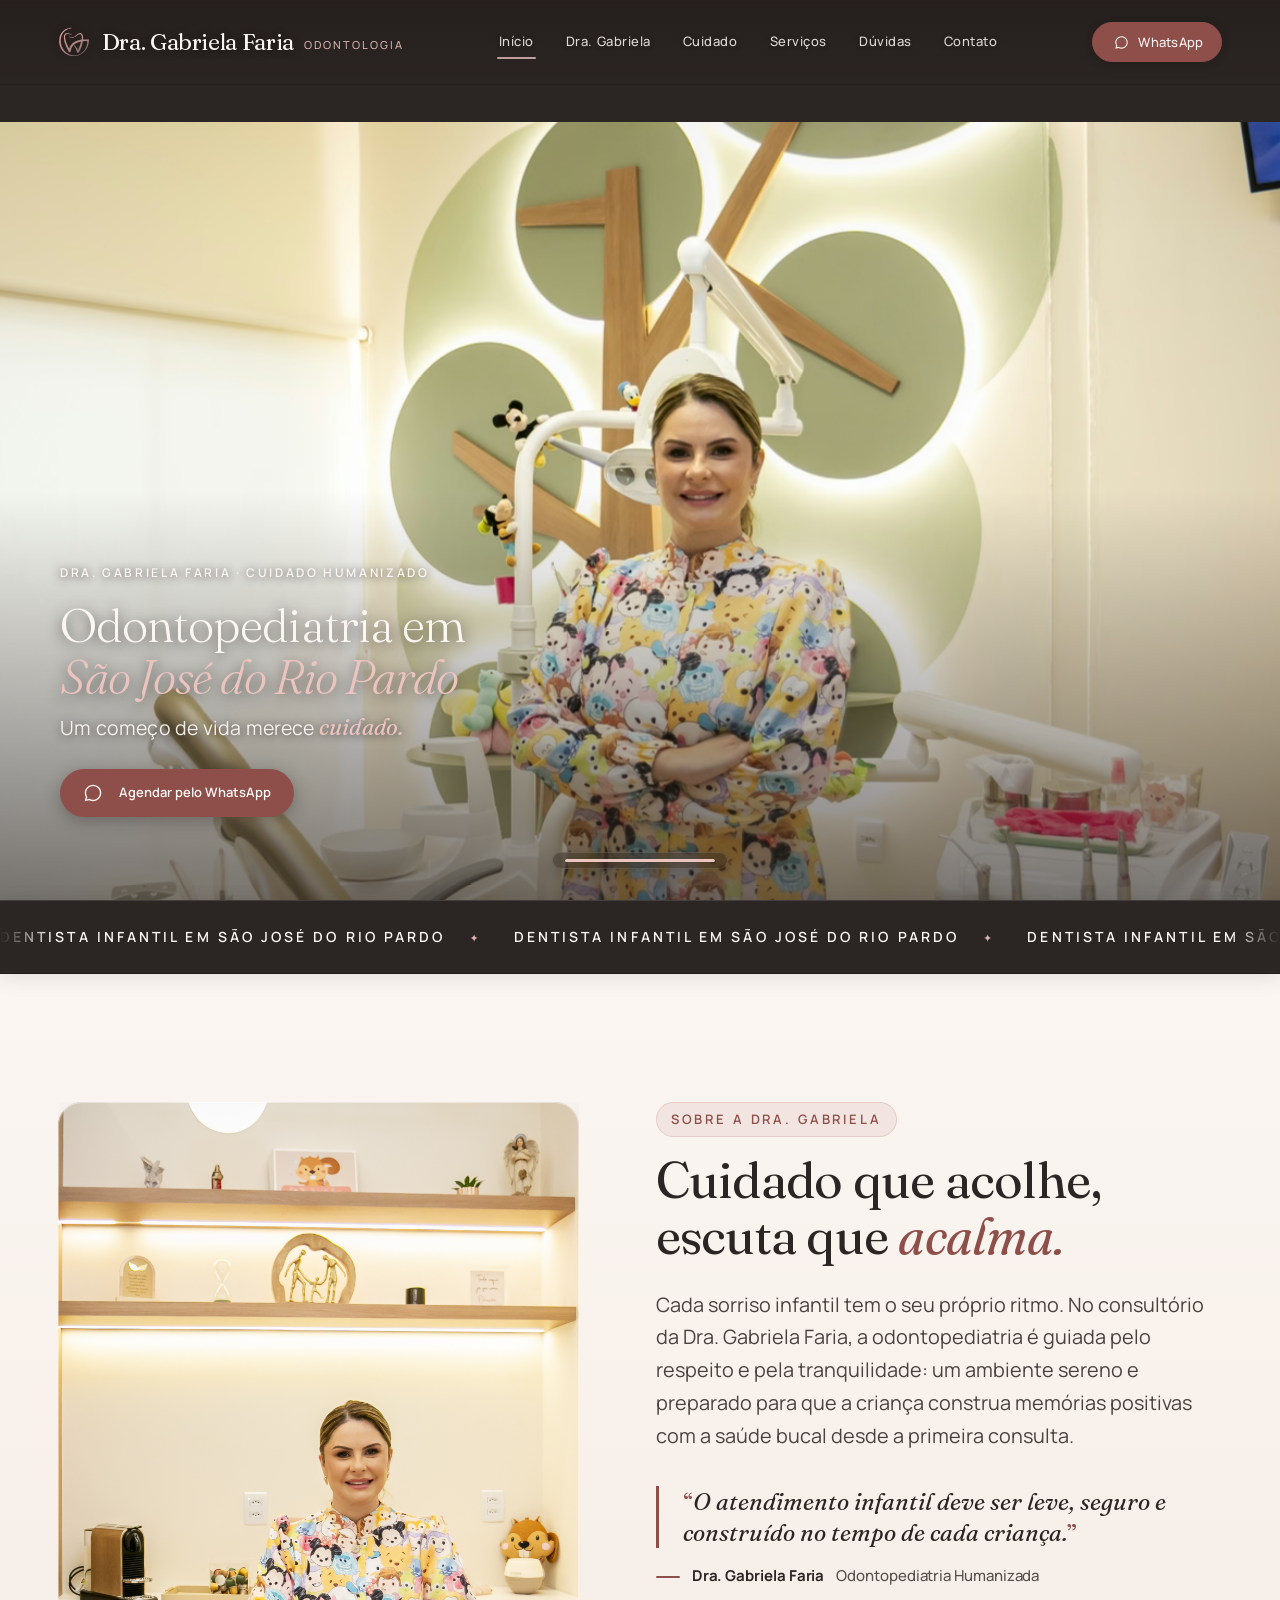
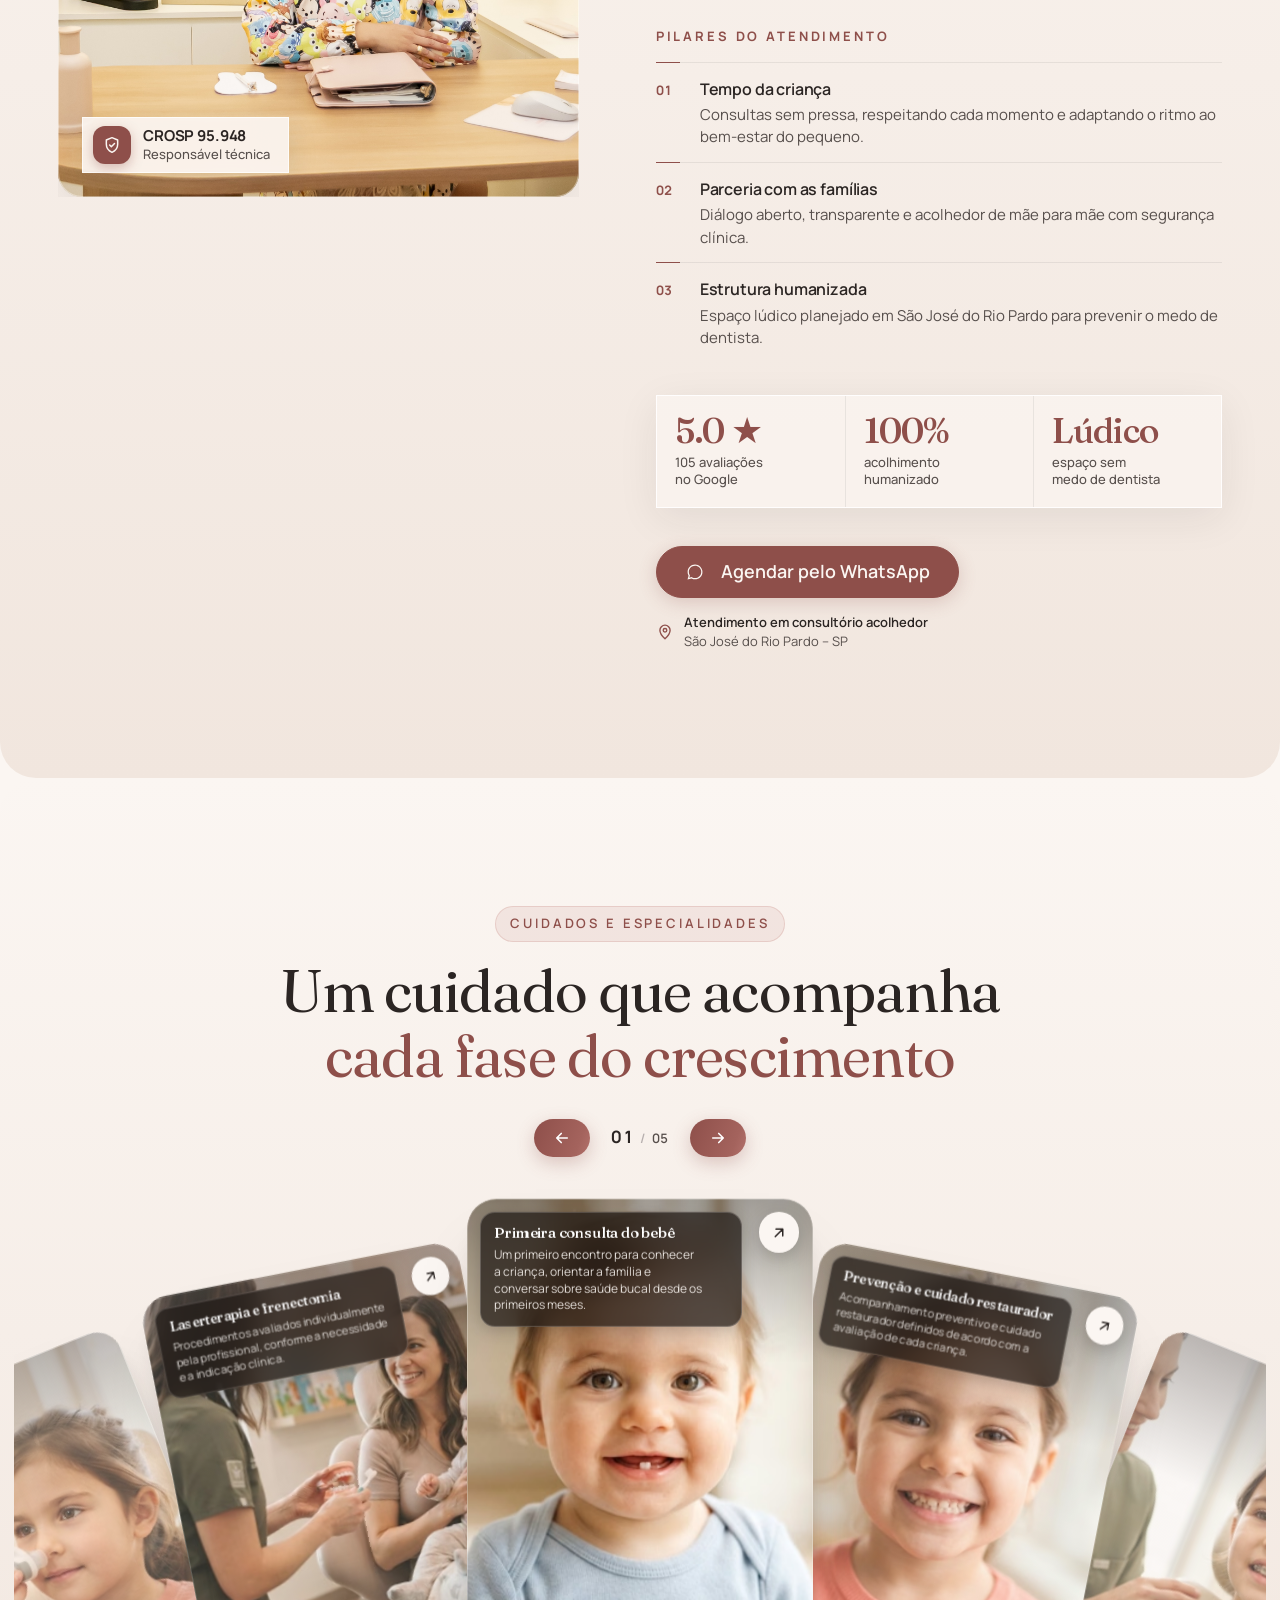
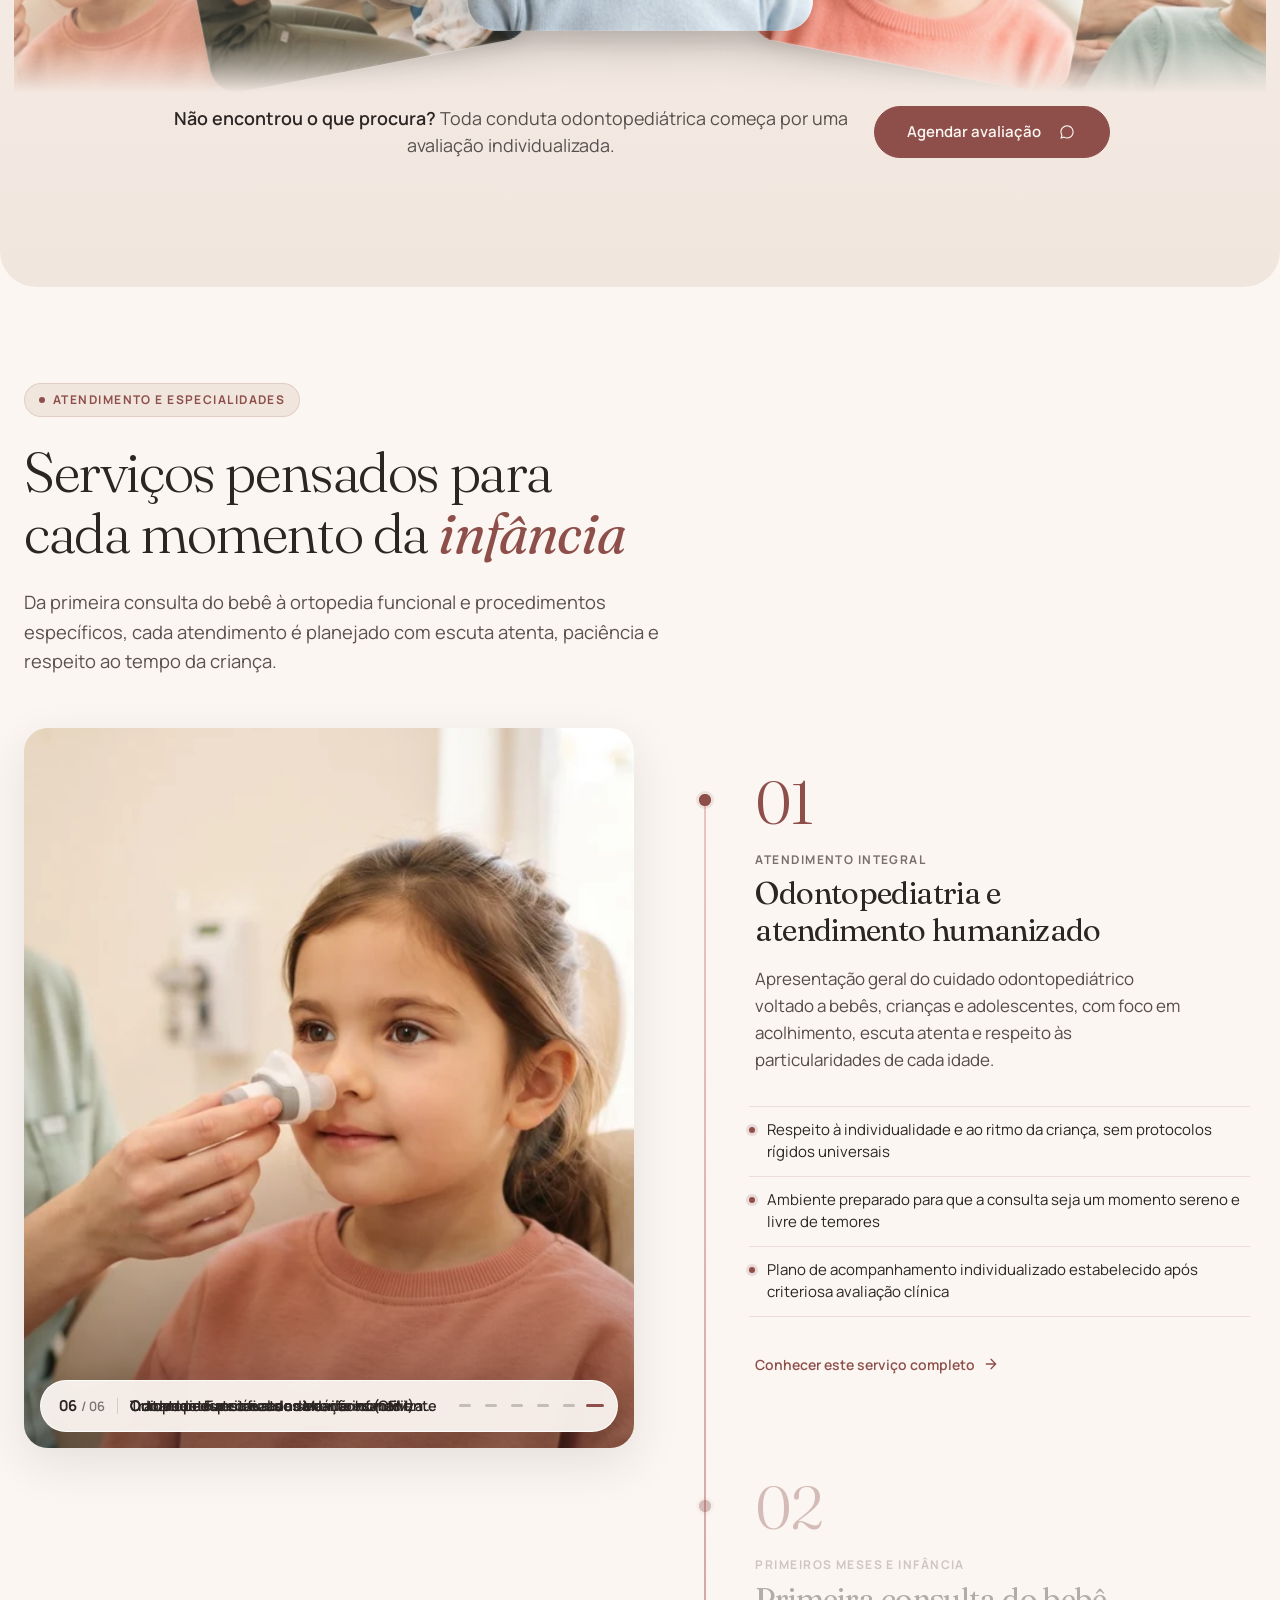
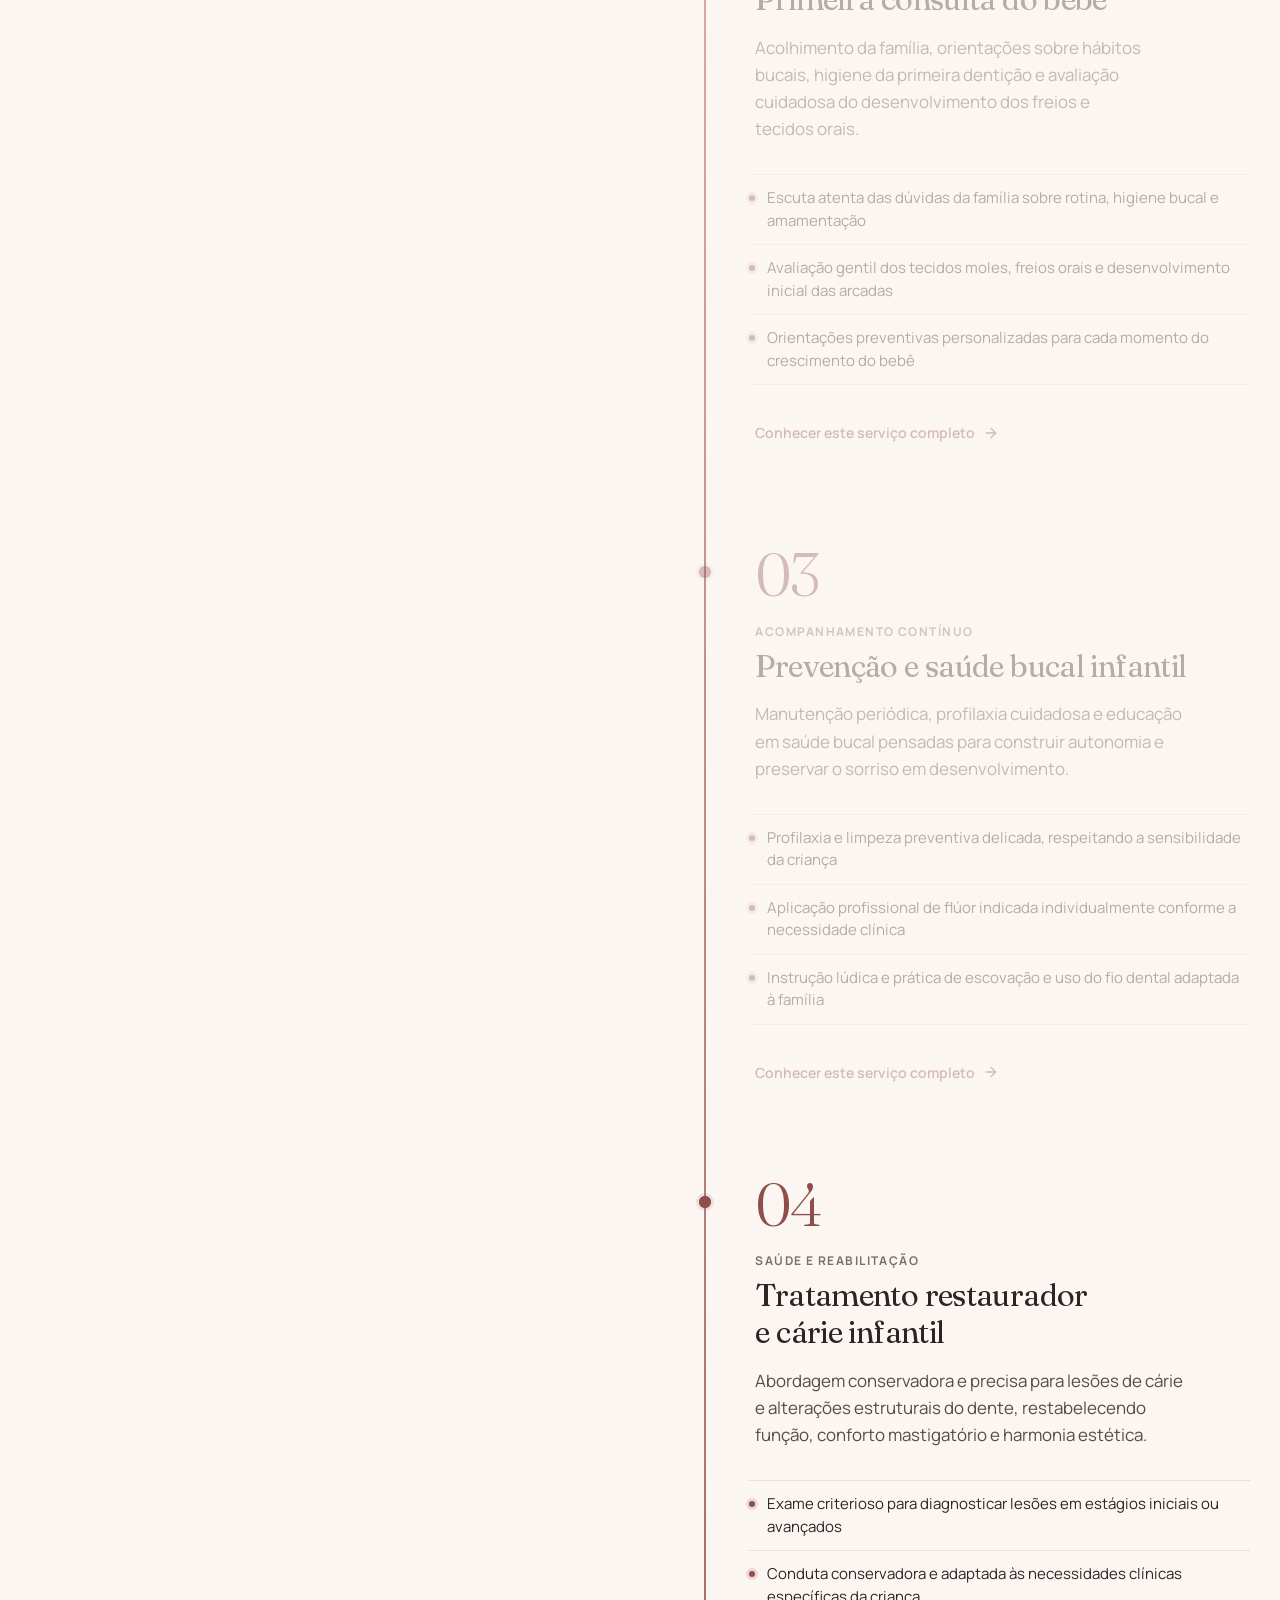
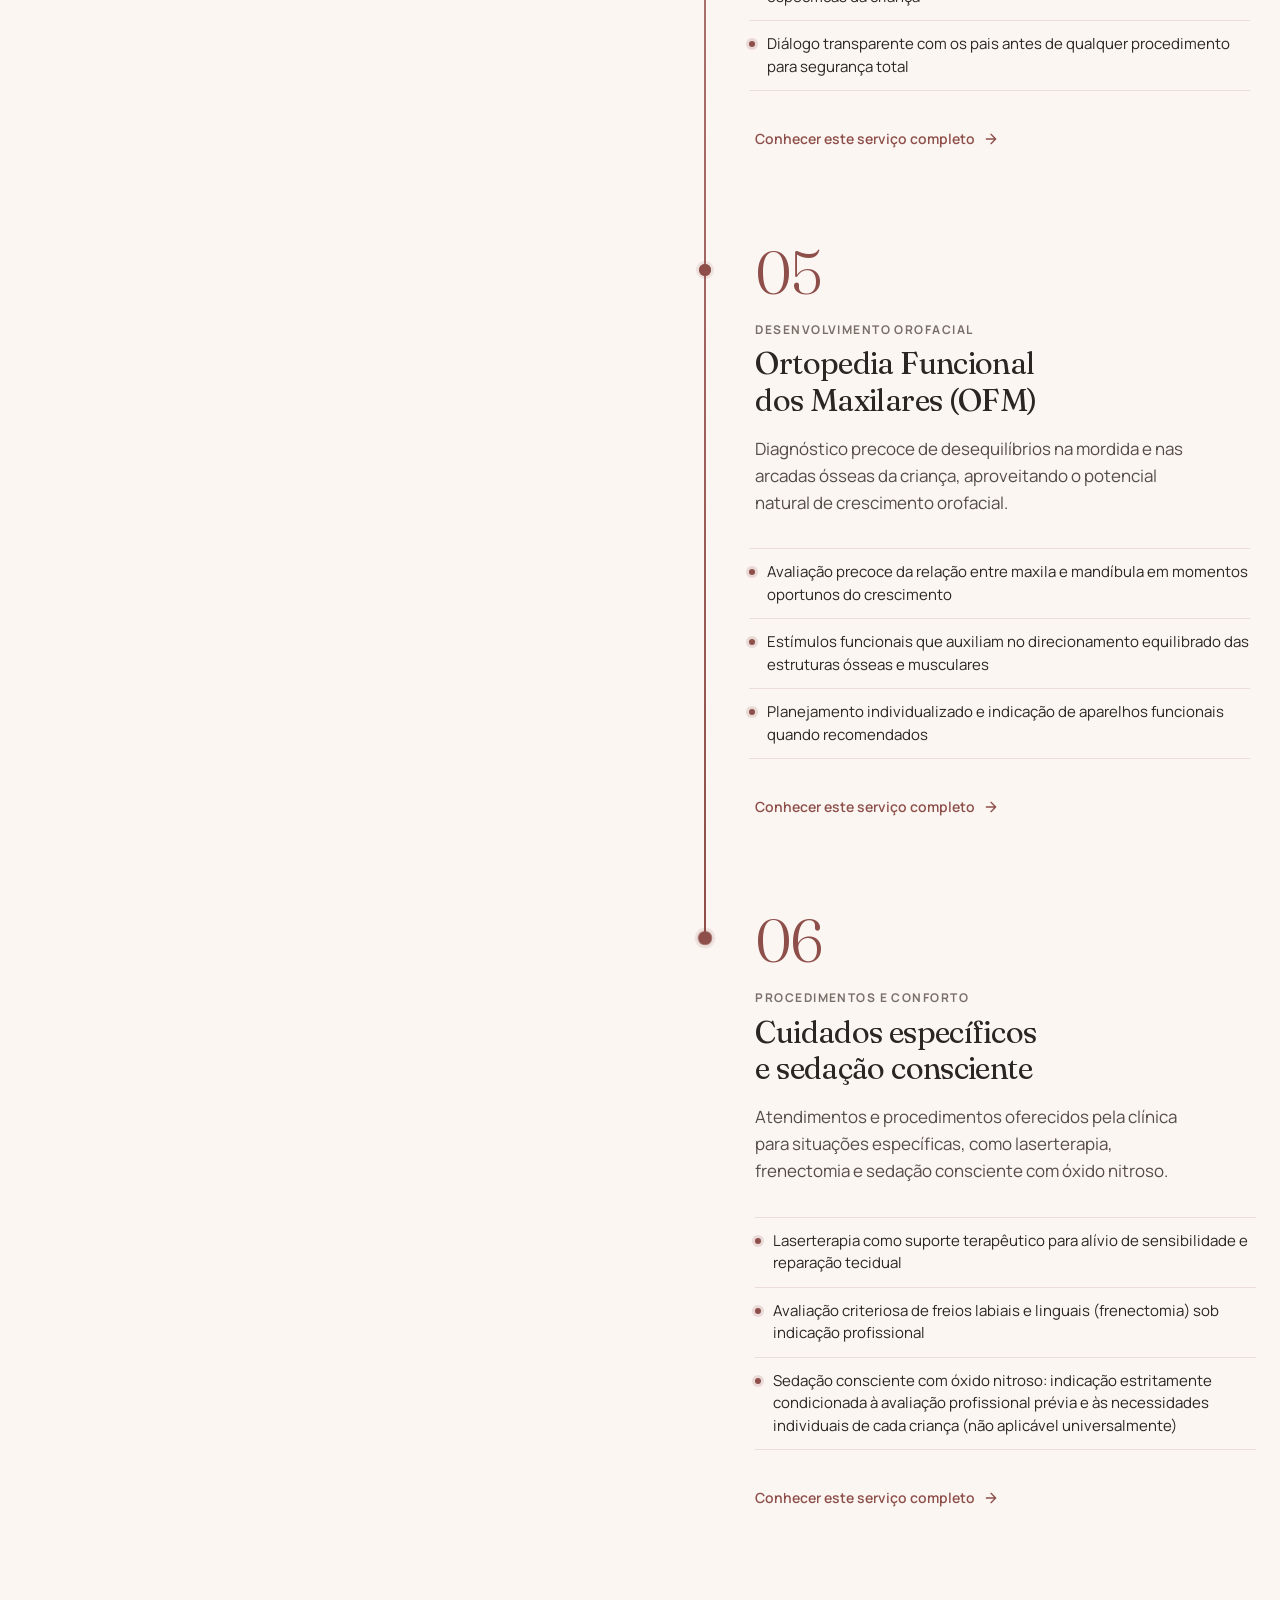
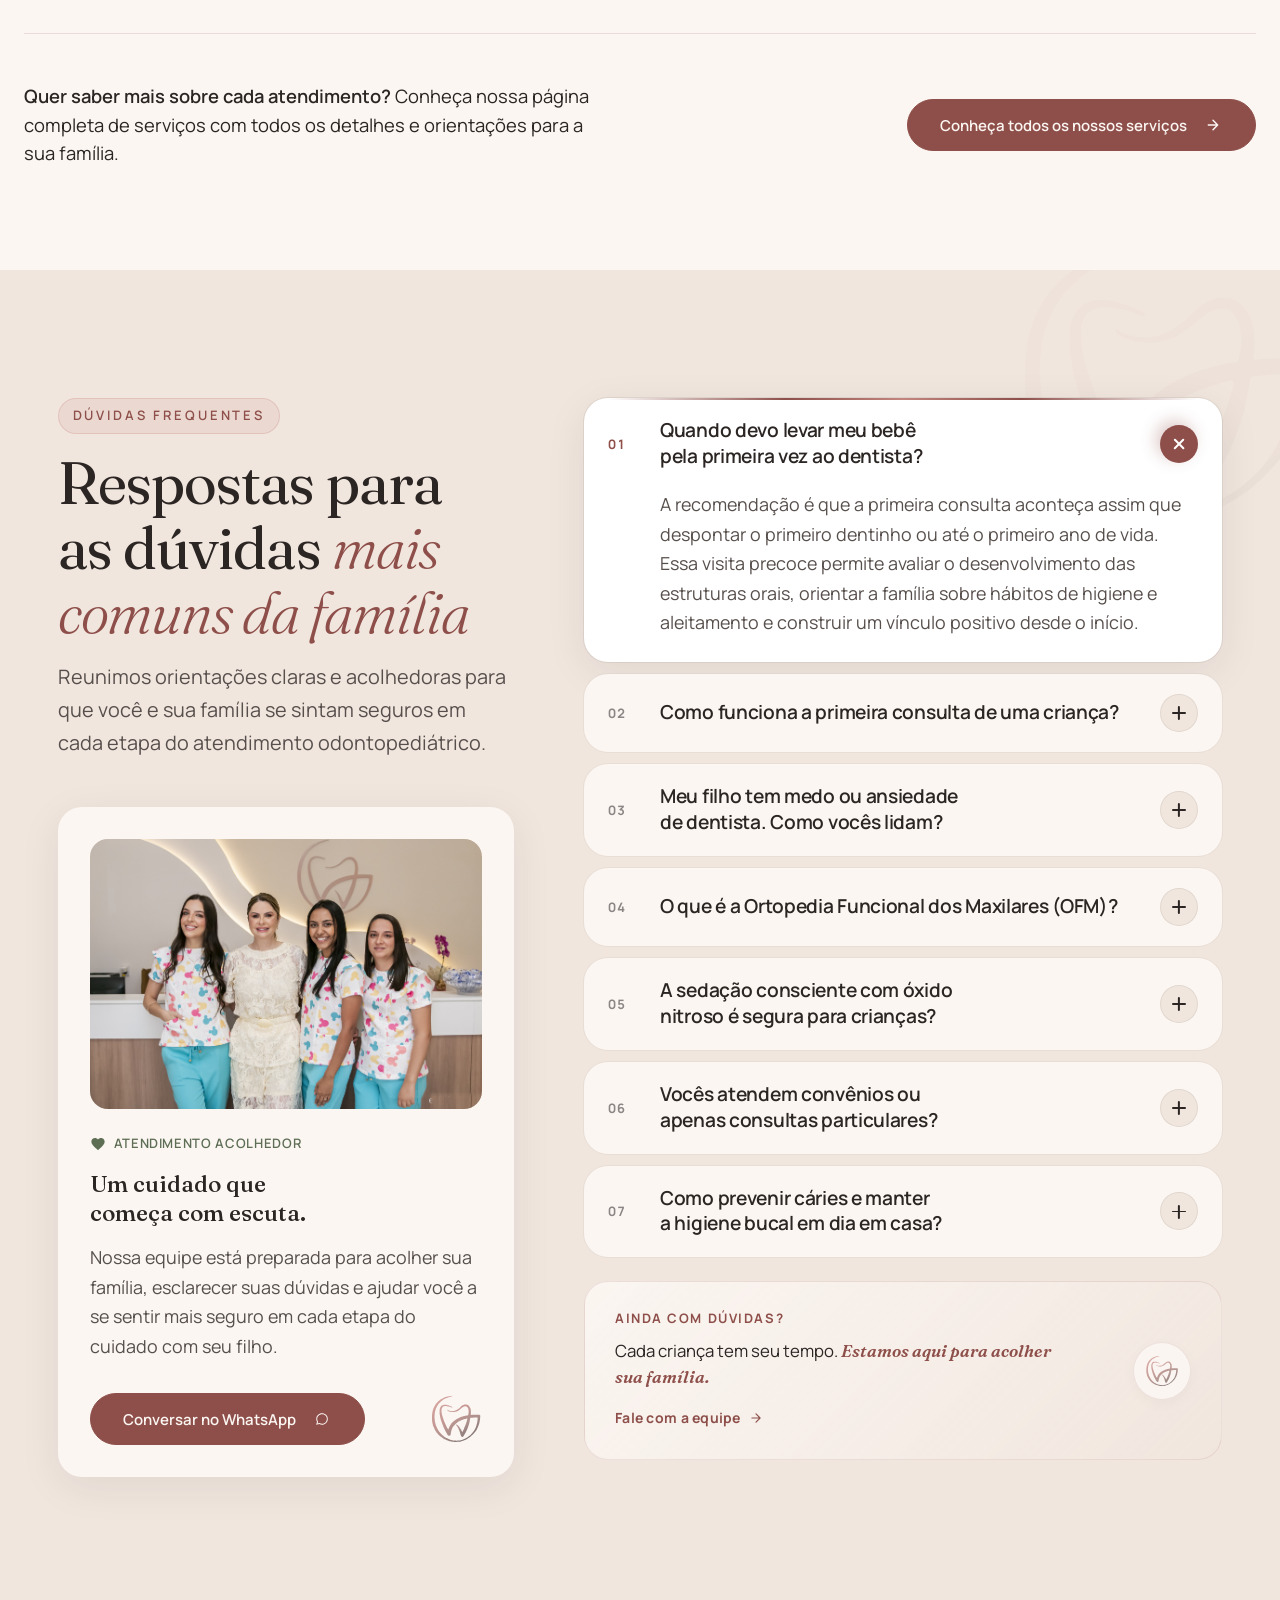
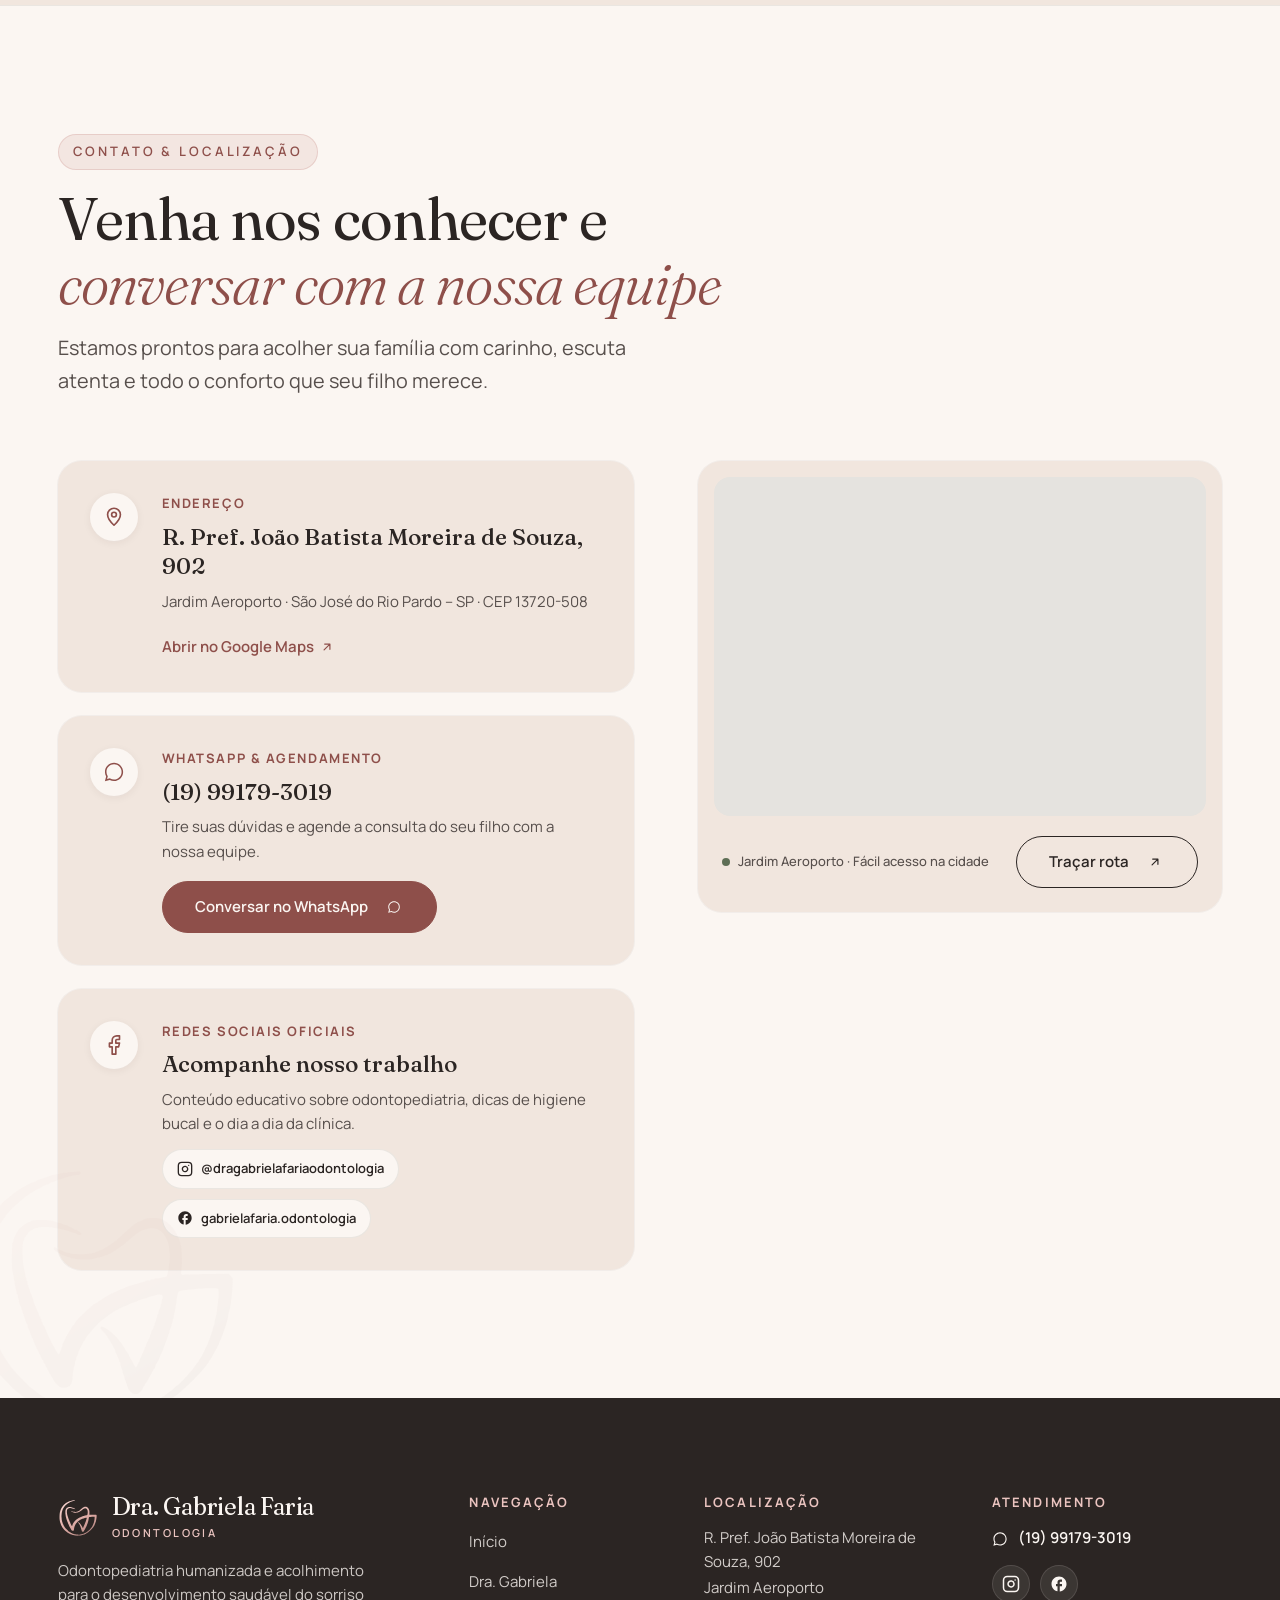
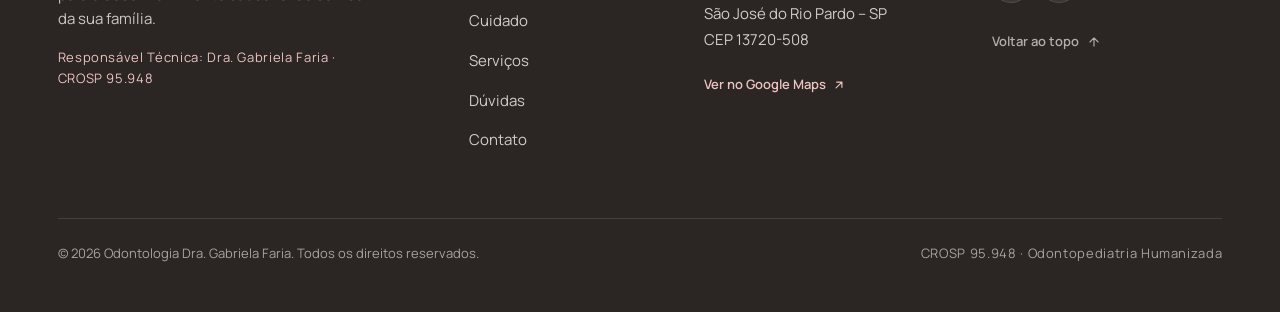
==== index.html @ aaeac636 "chore: organiza projeto e prepara deploy para Cloudflare Pages e SEO - Adiciona README.md com docume" ====
<!doctype html>
<html lang="pt-BR">
  <head>
    <meta charset="utf-8" />
    <meta name="viewport" content="width=device-width, initial-scale=1, viewport-fit=cover" />
    <title>Odontologia Dra. Gabriela Faria · Odontopediatria Humanizada em São José do Rio Pardo</title>
    <meta
      name="description"
      content="Clínica de odontopediatria humanizada em São José do Rio Pardo. Primeira consulta do bebê, sedação consciente com óxido nitroso e ortopedia funcional dos maxilares."
    />
    <meta name="theme-color" content="#2B2523" />

    <!-- Metadados Canônicos e Redes Sociais
         [PENDENTE DE DEFINIÇÃO DO DOMÍNIO OFICIAL]:
         Substituir o caminho canônico relativo '/' pela URL absoluta (ex: https://dragabrielafaria.com.br/) após publicação. -->
    <link rel="canonical" href="/" />
    <meta property="og:type" content="website" />
    <meta property="og:locale" content="pt_BR" />
    <meta property="og:site_name" content="Odontologia Dra. Gabriela Faria" />
    <meta property="og:title" content="Odontologia Dra. Gabriela Faria · Odontopediatria Humanizada em São José do Rio Pardo" />
    <meta property="og:description" content="Clínica de odontopediatria humanizada em São José do Rio Pardo. Primeira consulta do bebê, sedação consciente com óxido nitroso e ortopedia funcional dos maxilares." />
    <meta property="og:url" content="/" />
    <meta property="og:image" content="./assets/img/dra-gabriela-faria-dentista-infantil-sao-jose-do-rio-pardo-hero-01-1280.webp" />
    <meta property="og:image:alt" content="Dra. Gabriela Faria em sua clínica odontológica infantil em São José do Rio Pardo" />

    <!-- Twitter Cards -->
    <meta name="twitter:card" content="summary_large_image" />
    <meta name="twitter:title" content="Odontologia Dra. Gabriela Faria · Odontopediatria Humanizada em São José do Rio Pardo" />
    <meta name="twitter:description" content="Clínica de odontopediatria humanizada em São José do Rio Pardo. Primeira consulta do bebê, sedação consciente com óxido nitroso e ortopedia funcional dos maxilares." />
    <meta name="twitter:image" content="./assets/img/dra-gabriela-faria-dentista-infantil-sao-jose-do-rio-pardo-hero-01-1280.webp" />
    <meta name="twitter:image:alt" content="Dra. Gabriela Faria em sua clínica odontológica infantil em São José do Rio Pardo" />

    <!-- Favicon e Ícones de Dispositivo a partir da Logo Oficial -->
    <link rel="icon" type="image/svg+xml" href="./assets/favicon/favicon.svg" />
    <link rel="icon" href="./assets/favicon/favicon.ico" sizes="any" />
    <link rel="icon" type="image/png" sizes="32x32" href="./assets/favicon/favicon-32x32.png" />
    <link rel="icon" type="image/png" sizes="16x16" href="./assets/favicon/favicon-16x16.png" />
    <link rel="apple-touch-icon" sizes="180x180" href="./assets/favicon/apple-touch-icon.png" />
    <link rel="manifest" href="./site.webmanifest" />

    <!-- Dados Estruturados Schema.org (JSON-LD) para SEO Local e Mecanismos de IA -->
    <script type="application/ld+json">
    {
      "@context": "https://schema.org",
      "@graph": [
        {
          "@type": "Dentist",
          "@id": "#clinica",
          "name": "Odontologia Dra. Gabriela Faria",
          "description": "Clínica de odontopediatria humanizada em São José do Rio Pardo. Primeira consulta do bebê, sedação consciente com óxido nitroso e ortopedia funcional dos maxilares.",
          "telephone": "+55-19-99179-3019",
          "image": "./assets/img/_MG_2758.jpg",
          "address": {
            "@type": "PostalAddress",
            "streetAddress": "R. Pref. João Batista Moreira de Souza, 902",
            "addressLocality": "São José do Rio Pardo",
            "addressRegion": "SP",
            "postalCode": "13720-508",
            "addressCountry": "BR"
          },
          "medicalSpecialty": [
            "PediatricDentistry"
          ],
          "sameAs": [
            "https://www.instagram.com/dragabrielafariaodontologia/",
            "https://www.facebook.com/gabrielafaria.odontologia"
          ],
          "founder": {
            "@type": "Person",
            "name": "Dra. Gabriela Faria",
            "jobTitle": "Odontopediatra - Responsável Técnica",
            "identifier": "CROSP 95.948"
          }
        },
        {
          "@type": "FAQPage",
          "@id": "#faq",
          "mainEntity": [
            {
              "@type": "Question",
              "name": "Quando devo levar meu bebê pela primeira vez ao dentista?",
              "acceptedAnswer": {
                "@type": "Answer",
                "text": "A recomendação é que a primeira consulta aconteça assim que despontar o primeiro dentinho ou até o primeiro ano de vida. Essa visita precoce permite avaliar o desenvolvimento das estruturas orais, orientar a família sobre hábitos de higiene e aleitamento e construir um vínculo positivo desde o início."
              }
            },
            {
              "@type": "Question",
              "name": "Como funciona a primeira consulta de uma criança?",
              "acceptedAnswer": {
                "@type": "Answer",
                "text": "A consulta é conduzida com calma, no ritmo da criança e de seus responsáveis. Iniciamos com uma conversa acolhedora com os pais, adaptação sensorial ao ambiente do consultório e avaliação clínica cuidadosa, sem pressa e priorizando o bem-estar emocional do pequeno."
              }
            },
            {
              "@type": "Question",
              "name": "Meu filho tem medo ou ansiedade de dentista. Como vocês lidam?",
              "acceptedAnswer": {
                "@type": "Answer",
                "text": "O receio é acolhido com respeito, paciência e escuta. Utilizamos técnicas de condicionamento comportamental positivo, recursos lúdicos e linguagem compreensível para a idade. A criança nunca é forçada, e cada etapa é explicada previamente para transmitir previsibilidade e confiança."
              }
            },
            {
              "@type": "Question",
              "name": "O que é a Ortopedia Funcional dos Maxilares (OFM)?",
              "acceptedAnswer": {
                "@type": "Answer",
                "text": "A OFM é uma especialidade que estimula e direciona o crescimento harmonioso dos ossos da face e das arcadas dentárias durante a infância, aproveitando os picos de desenvolvimento esquelético. É indicada mediante avaliação clínica individual para prevenir ou corrigir alterações ósseas e respiratórias de forma precoce."
              }
            },
            {
              "@type": "Question",
              "name": "A sedação consciente com óxido nitroso é segura para crianças?",
              "acceptedAnswer": {
                "@type": "Answer",
                "text": "Sim. O óxido nitroso é um método consagrado, não invasivo e muito seguro. Durante todo o procedimento, a criança permanece acordada, consciente e responsiva, sentindo uma agradável sensação de relaxamento. A indicação depende sempre de avaliação clínica criteriosa e do consentimento informado dos pais."
              }
            },
            {
              "@type": "Question",
              "name": "Vocês atendem convênios ou apenas consultas particulares?",
              "acceptedAnswer": {
                "@type": "Answer",
                "text": "Priorizamos um atendimento personalizado com tempo dedicado e exclusivo para cada criança e família."
              }
            },
            {
              "@type": "Question",
              "name": "Como prevenir cáries e manter a higiene bucal em dia em casa?",
              "acceptedAnswer": {
                "@type": "Answer",
                "text": "A rotina com escovação diária, pasta fluoretada na quantidade correta para a faixa etária, fio dental e alimentação balanceada é o alicerce da saúde bucal. Durante as consultas, orientamos técnicas práticas para tornar a escovação um momento prazeroso no dia a dia da família."
              }
            }
          ]
        }
      ]
    }
    </script>

    <!-- Preload das fontes principais (Fraunces Display e Manrope) para LCP imediato -->
    <link
      rel="preload"
      href="./assets/fonts/fraunces-variable-latin.woff2"
      as="font"
      type="font/woff2"
      crossorigin
    />
    <link
      rel="preload"
      href="./assets/fonts/manrope-variable-latin.woff2"
      as="font"
      type="font/woff2"
      crossorigin
    />

    <!-- Preload da nova imagem LCP Hero (_MG_2727: Dra. Gabriela à direita com fundo clean à esquerda) -->
    <link
      rel="preload"
      as="image"
      type="image/avif"
      href="./assets/img/dra-gabriela-faria-dentista-infantil-sao-jose-do-rio-pardo-hero-01-1920.avif"
      imagesrcset="./assets/img/dra-gabriela-faria-dentista-infantil-sao-jose-do-rio-pardo-hero-01-768.avif 768w, ./assets/img/dra-gabriela-faria-dentista-infantil-sao-jose-do-rio-pardo-hero-01-1280.avif 1280w, ./assets/img/dra-gabriela-faria-dentista-infantil-sao-jose-do-rio-pardo-hero-01-1920.avif 1920w, ./assets/img/dra-gabriela-faria-dentista-infantil-sao-jose-do-rio-pardo-hero-01-2560.avif 2560w"
      imagesizes="100vw"
      fetchpriority="high"
    />

    <!-- Encadeamento modular de CSS na ordem canônica de design tokens -->
    <link rel="stylesheet" href="./css/tokens.css" />
    <link rel="stylesheet" href="./css/fonts.css" />
    <link rel="stylesheet" href="./css/base.css" />
    <link rel="stylesheet" href="./css/components.css?v=16" />
    <link rel="stylesheet" href="./css/motion.css" />
    <link rel="stylesheet" href="./css/servicos.css" />

    <!-- Script de inicialização com defer -->
    <script type="module" src="./js/main.js?v=6" defer></script>
  </head>
  <body>
    <!-- Acessibilidade: salto direto para o conteúdo principal -->
    <a class="skip-link" href="#inicio">Pular para o conteúdo</a>

    <!-- Header Transparente Fixo no Topo (Passo 5 Refinamento) -->
    <header class="site-header" role="banner">
      <div class="container site-header__inner">
        <a class="site-header__logo" href="/" aria-label="Odontologia Dra. Gabriela Faria - Início">
          <img
            class="site-header__logo-img"
            src="./assets/logo/logo-simbolo.svg"
            alt=""
            width="34"
            height="34"
            aria-hidden="true"
          />
          <span class="site-header__brand-group">
            <span class="site-header__brand-name">Dra. Gabriela Faria</span>
            <span class="site-header__brand-sub">Odontologia</span>
          </span>
        </a>

        <nav class="site-header__nav" aria-label="Navegação primária">
          <a class="site-header__link is-active" href="/" aria-current="page">Início</a>
          <a class="site-header__link" href="#sobre">Dra. Gabriela</a>
          <a class="site-header__link" href="#cuidado">Cuidado</a>
          <a class="site-header__link" href="servicos.html">Serviços</a>
          <a class="site-header__link" href="#duvidas">Dúvidas</a>
          <a class="site-header__link" href="#contato">Contato</a>
        </nav>

        <a
          class="btn btn--primary site-header__cta"
          href="https://wa.me/5519991793019?text=Ol%C3%A1%2C%20Dra.%20Gabriela!%20Gostaria%20de%20agendar%20uma%20consulta%20para%20meu%20filho(a)."
          target="_blank"
          rel="noopener"
          aria-label="Agendar consulta pelo WhatsApp (abre em nova aba)"
        >
          <span class="btn__icon" aria-hidden="true">
            <svg viewBox="0 0 24 24" width="15" height="15" fill="currentColor">
              <path d="M12.04 2C6.58 2 2.13 6.45 2.13 11.91C2.13 13.66 2.59 15.36 3.45 16.86L2.05 22L7.3 20.62C8.75 21.41 10.38 21.83 12.04 21.83C17.5 21.83 21.95 17.38 21.95 11.92C21.95 9.27 20.92 6.78 19.05 4.91C17.18 3.04 14.69 2 12.04 2M12.05 3.67C14.25 3.67 16.31 4.53 17.87 6.09C19.42 7.65 20.28 9.72 20.28 11.92C20.28 16.46 16.58 20.15 12.04 20.15C10.56 20.15 9.11 19.76 7.85 19L7.55 18.83L4.43 19.65L5.26 16.61L5.06 16.29C4.24 15 3.8 13.47 3.8 11.91C3.81 7.37 7.5 3.67 12.05 3.67Z"/>
            </svg>
          </span>
          <span>WhatsApp</span>
        </a>
      </div>
    </header>

    <main id="conteudo">
      <!-- =====================================================================
           DOBRA 1: HERO EM TELA CHEIA (100svh)
           Acolhimento, luxo silencioso e posicionamento clínico humanizado.
           Estruturado como contêiner de slides para futura expansão em carrossel.
           ===================================================================== -->
      <section id="inicio" class="hero" aria-labelledby="hero-title">
        <!-- 
          [PENDENTE VÍDEO]: Se houver arquivo de vídeo para o hero no futuro,
          ele poderá entrar aqui substituindo ou complementando a tag <picture>:
          <video class="hero__video" autoplay muted loop playsinline preload="metadata" poster="./assets/img/dra-gabriela-faria-dentista-infantil-sao-jose-do-rio-pardo-hero-1920.webp">
            <source src="./assets/video/hero.webm" type="video/webm">
            <source src="./assets/video/hero.mp4" type="video/mp4">
          </video>
        -->

        <!-- Contêiner de Fundo / Sequência de 3 Cenas (Jornada de Chegada) -->
        <div class="hero__slides" aria-hidden="true">
          <!-- Cena 1: A Doutora (Dra. Gabriela no consultório humanizado · _MG_2727) -->
          <div class="hero__slide hero__slide--active" data-scene="1">
            <picture class="hero__picture">
              <source
                type="image/avif"
                srcset="
                  ./assets/img/dra-gabriela-faria-dentista-infantil-sao-jose-do-rio-pardo-hero-01-768.avif 768w,
                  ./assets/img/dra-gabriela-faria-dentista-infantil-sao-jose-do-rio-pardo-hero-01-1280.avif 1280w,
                  ./assets/img/dra-gabriela-faria-dentista-infantil-sao-jose-do-rio-pardo-hero-01-1920.avif 1920w,
                  ./assets/img/dra-gabriela-faria-dentista-infantil-sao-jose-do-rio-pardo-hero-01-2560.avif 2560w
                "
                sizes="100vw"
              />
              <source
                type="image/webp"
                srcset="
                  ./assets/img/dra-gabriela-faria-dentista-infantil-sao-jose-do-rio-pardo-hero-01-768.webp 768w,
                  ./assets/img/dra-gabriela-faria-dentista-infantil-sao-jose-do-rio-pardo-hero-01-1280.webp 1280w,
                  ./assets/img/dra-gabriela-faria-dentista-infantil-sao-jose-do-rio-pardo-hero-01-1920.webp 1920w,
                  ./assets/img/dra-gabriela-faria-dentista-infantil-sao-jose-do-rio-pardo-hero-01-2560.webp 2560w
                "
                sizes="100vw"
              />
              <img
                class="hero__img hero__img--scene-1"
                src="./assets/img/dra-gabriela-faria-dentista-infantil-sao-jose-do-rio-pardo-hero-01-1920.webp"
                alt="Dra. Gabriela Faria em sua clínica odontológica infantil em São José do Rio Pardo"
                width="1920"
                height="1280"
                fetchpriority="high"
                decoding="async"
              />
            </picture>
            <div class="hero__overlay hero__overlay--scene-1"></div>
          </div>

          <!-- Cena 2: A Chegada (Fachada luminosa da clínica com arco de boas-vindas · _MG_2865) -->
          <div class="hero__slide" data-scene="2">
            <picture class="hero__picture">
              <source
                type="image/avif"
                data-srcset="
                  ./assets/img/clinica-odontopediatria-fachada-sao-jose-do-rio-pardo-hero-02-768.avif 768w,
                  ./assets/img/clinica-odontopediatria-fachada-sao-jose-do-rio-pardo-hero-02-1280.avif 1280w,
                  ./assets/img/clinica-odontopediatria-fachada-sao-jose-do-rio-pardo-hero-02-1920.avif 1920w,
                  ./assets/img/clinica-odontopediatria-fachada-sao-jose-do-rio-pardo-hero-02-2560.avif 2560w
                "
                sizes="100vw"
              />
              <source
                type="image/webp"
                data-srcset="
                  ./assets/img/clinica-odontopediatria-fachada-sao-jose-do-rio-pardo-hero-02-768.webp 768w,
                  ./assets/img/clinica-odontopediatria-fachada-sao-jose-do-rio-pardo-hero-02-1280.webp 1280w,
                  ./assets/img/clinica-odontopediatria-fachada-sao-jose-do-rio-pardo-hero-02-1920.webp 1920w,
                  ./assets/img/clinica-odontopediatria-fachada-sao-jose-do-rio-pardo-hero-02-2560.webp 2560w
                "
                sizes="100vw"
              />
              <img
                class="hero__img hero__img--scene-2"
                data-src="./assets/img/clinica-odontopediatria-fachada-sao-jose-do-rio-pardo-hero-02-1920.webp"
                alt="Fachada iluminada e acolhedora da clínica de odontopediatria em São José do Rio Pardo"
                width="1920"
                height="1280"
                loading="lazy"
                decoding="async"
              />
            </picture>
            <div class="hero__overlay hero__overlay--scene-2"></div>
          </div>

          <!-- Cena 3: O Consultório (Ambiente humanizado, tons suaves e mesa de atendimento · _MG_2695) -->
          <div class="hero__slide" data-scene="3">
            <picture class="hero__picture">
              <source
                type="image/avif"
                data-srcset="
                  ./assets/img/consultorio-odontopediatria-sao-jose-do-rio-pardo-hero-03-768.avif 768w,
                  ./assets/img/consultorio-odontopediatria-sao-jose-do-rio-pardo-hero-03-1280.avif 1280w,
                  ./assets/img/consultorio-odontopediatria-sao-jose-do-rio-pardo-hero-03-1920.avif 1920w,
                  ./assets/img/consultorio-odontopediatria-sao-jose-do-rio-pardo-hero-03-2560.avif 2560w
                "
                sizes="100vw"
              />
              <source
                type="image/webp"
                data-srcset="
                  ./assets/img/consultorio-odontopediatria-sao-jose-do-rio-pardo-hero-03-768.webp 768w,
                  ./assets/img/consultorio-odontopediatria-sao-jose-do-rio-pardo-hero-03-1280.webp 1280w,
                  ./assets/img/consultorio-odontopediatria-sao-jose-do-rio-pardo-hero-03-1920.webp 1920w,
                  ./assets/img/consultorio-odontopediatria-sao-jose-do-rio-pardo-hero-03-2560.webp 2560w
                "
                sizes="100vw"
              />
              <img
                class="hero__img hero__img--scene-3"
                data-src="./assets/img/consultorio-odontopediatria-sao-jose-do-rio-pardo-hero-03-1920.webp"
                alt="Consultório humanizado de odontopediatria com a Dra. Gabriela Faria"
                width="1920"
                height="1280"
                loading="lazy"
                decoding="async"
              />
            </picture>
            <div class="hero__overlay hero__overlay--scene-3"></div>
          </div>
        </div>

        <!-- Composição Editorial Dinâmica por Cena -->
        <div class="container hero__container">
          <!-- Bloco Editorial Cena 1: A Dra. Gabriela (Inferior, sereno, rosto desobstruído) -->
          <div class="hero__content hero__content--scene-1 is-active" data-scene-content="1">
            <span class="eyebrow hero__eyebrow">
              Dra. Gabriela Faria · Cuidado Humanizado
            </span>
            <h1 id="hero-title" class="hero__title">
              Odontopediatria em <em>São José do Rio Pardo</em>
            </h1>
            <p class="hero__phrase hero__phrase--apoio">
              Um começo de vida merece <em>cuidado.</em>
            </p>
            <div class="hero__actions">
              <a
                class="btn btn--primary"
                href="https://wa.me/5519991793019?text=Ol%C3%A1%2C%20Dra.%20Gabriela!%20Gostaria%20de%20agendar%20uma%20consulta%20para%20meu%20filho(a)."
                target="_blank"
                rel="noopener"
                aria-label="Agendar consulta de odontopediatria pelo WhatsApp (abre em nova aba)"
              >
                <span class="btn__icon" aria-hidden="true">
                  <svg viewBox="0 0 24 24" width="20" height="20" fill="currentColor">
                    <path d="M12.04 2C6.58 2 2.13 6.45 2.13 11.91C2.13 13.66 2.59 15.36 3.45 16.86L2.05 22L7.3 20.62C8.75 21.41 10.38 21.83 12.04 21.83C17.5 21.83 21.95 17.38 21.95 11.92C21.95 9.27 20.92 6.78 19.05 4.91C17.18 3.04 14.69 2 12.04 2M12.05 3.67C14.25 3.67 16.31 4.53 17.87 6.09C19.42 7.65 20.28 9.72 20.28 11.92C20.28 16.46 16.58 20.15 12.04 20.15C10.56 20.15 9.11 19.76 7.85 19L7.55 18.83L4.43 19.65L5.26 16.61L5.06 16.29C4.24 15 3.8 13.47 3.8 11.91C3.81 7.37 7.5 3.67 12.05 3.67Z"/>
                  </svg>
                </span>
                <span>Agendar pelo WhatsApp</span>
              </a>
            </div>
          </div>

          <!-- Bloco Editorial Cena 2: A Fachada (Deslocado à direita, arquitetura luminosa livre) -->
          <div class="hero__content hero__content--scene-2" data-scene-content="2" aria-hidden="true">
            <span class="eyebrow hero__eyebrow" aria-hidden="true">
              Clínica &amp; Acolhimento
            </span>
            <p class="hero__phrase">
              Um espaço pensado<br />
              para <em>receber.</em>
            </p>
            <div class="hero__actions">
              <a
                class="btn btn--primary"
                href="https://wa.me/5519991793019?text=Ol%C3%A1%2C%20Dra.%20Gabriela!%20Gostaria%20de%20agendar%20uma%20consulta%20para%20meu%20filho(a)."
                target="_blank"
                rel="noopener"
                aria-label="Agendar consulta de odontopediatria pelo WhatsApp (abre em nova aba)"
                tabindex="-1"
              >
                <span class="btn__icon" aria-hidden="true">
                  <svg viewBox="0 0 24 24" width="20" height="20" fill="currentColor">
                    <path d="M12.04 2C6.58 2 2.13 6.45 2.13 11.91C2.13 13.66 2.59 15.36 3.45 16.86L2.05 22L7.3 20.62C8.75 21.41 10.38 21.83 12.04 21.83C17.5 21.83 21.95 17.38 21.95 11.92C21.95 9.27 20.92 6.78 19.05 4.91C17.18 3.04 14.69 2 12.04 2M12.05 3.67C14.25 3.67 16.31 4.53 17.87 6.09C19.42 7.65 20.28 9.72 20.28 11.92C20.28 16.46 16.58 20.15 12.04 20.15C10.56 20.15 9.11 19.76 7.85 19L7.55 18.83L4.43 19.65L5.26 16.61L5.06 16.29C4.24 15 3.8 13.47 3.8 11.91C3.81 7.37 7.5 3.67 12.05 3.67Z"/>
                  </svg>
                </span>
                <span>Agendar pelo WhatsApp</span>
              </a>
            </div>
          </div>

          <!-- Bloco Editorial Cena 3: O Consultório (Centralizado, lúdico e sereno) -->
          <div class="hero__content hero__content--scene-3" data-scene-content="3" aria-hidden="true">
            <span class="eyebrow hero__eyebrow" aria-hidden="true">
              Ambiente Lúdico &amp; Sereno
            </span>
            <p class="hero__phrase">
              Cada visita,<br />
              <em>no tempo</em> da criança.
            </p>
            <div class="hero__actions">
              <a
                class="btn btn--primary"
                href="https://wa.me/5519991793019?text=Ol%C3%A1%2C%20Dra.%20Gabriela!%20Gostaria%20de%20agendar%20uma%20consulta%20para%20meu%20filho(a)."
                target="_blank"
                rel="noopener"
                aria-label="Agendar consulta de odontopediatria pelo WhatsApp (abre em nova aba)"
                tabindex="-1"
              >
                <span class="btn__icon" aria-hidden="true">
                  <svg viewBox="0 0 24 24" width="20" height="20" fill="currentColor">
                    <path d="M12.04 2C6.58 2 2.13 6.45 2.13 11.91C2.13 13.66 2.59 15.36 3.45 16.86L2.05 22L7.3 20.62C8.75 21.41 10.38 21.83 12.04 21.83C17.5 21.83 21.95 17.38 21.95 11.92C21.95 9.27 20.92 6.78 19.05 4.91C17.18 3.04 14.69 2 12.04 2M12.05 3.67C14.25 3.67 16.31 4.53 17.87 6.09C19.42 7.65 20.28 9.72 20.28 11.92C20.28 16.46 16.58 20.15 12.04 20.15C10.56 20.15 9.11 19.76 7.85 19L7.55 18.83L4.43 19.65L5.26 16.61L5.06 16.29C4.24 15 3.8 13.47 3.8 11.91C3.81 7.37 7.5 3.67 12.05 3.67Z"/>
                  </svg>
                </span>
                <span>Agendar pelo WhatsApp</span>
              </a>
            </div>
          </div>
        </div>

        <!-- Indicador de Cena Minimalista Centralizado na Base (Apenas Barra de Progresso) -->
        <div class="hero__scene-bar" aria-label="Progresso da sequência de fotos">
          <div class="hero__scene-progress-track" aria-hidden="true">
            <div class="hero__scene-progress-bar" data-hero-progress></div>
          </div>
        </div>
      </section>

      <!-- =====================================================================
           FAIXA EDITORIAL DE TRANSIÇÃO (HERO -> SEGUNDA DOBRA)
           Texto: "DENTISTA INFANTIL EM SÃO JOSÉ DO RIO PARDO" em loop contínuo CSS.
           Acessibilidade: anunciado apenas uma única vez para leitores de tela.
           ===================================================================== -->
      <aside class="faixa-transicao" aria-label="Especialidade e localização">
        <div class="sr-only">Dentista infantil em São José do Rio Pardo</div>
        <div class="marquee" aria-hidden="true" tabindex="0">
          <div class="marquee__inner">
            <span class="marquee__item">Dentista infantil em São José do Rio Pardo <span class="marquee__sep" aria-hidden="true">✦</span></span>
            <span class="marquee__item">Dentista infantil em São José do Rio Pardo <span class="marquee__sep" aria-hidden="true">✦</span></span>
            <span class="marquee__item">Dentista infantil em São José do Rio Pardo <span class="marquee__sep" aria-hidden="true">✦</span></span>
            <span class="marquee__item">Dentista infantil em São José do Rio Pardo <span class="marquee__sep" aria-hidden="true">✦</span></span>
          </div>
          <div class="marquee__inner" aria-hidden="true">
            <span class="marquee__item">Dentista infantil em São José do Rio Pardo <span class="marquee__sep" aria-hidden="true">✦</span></span>
            <span class="marquee__item">Dentista infantil em São José do Rio Pardo <span class="marquee__sep" aria-hidden="true">✦</span></span>
            <span class="marquee__item">Dentista infantil em São José do Rio Pardo <span class="marquee__sep" aria-hidden="true">✦</span></span>
            <span class="marquee__item">Dentista infantil em São José do Rio Pardo <span class="marquee__sep" aria-hidden="true">✦</span></span>
          </div>
        </div>
      </aside>

      <!-- =====================================================================
           DOBRA 2: SOBRE A DRA. GABRIELA E EXPERIÊNCIA DE ATENDIMENTO
           Composição editorial boutique, inspirada na arquitetura canônica
           da referência Dr. Henrique Salles e no Design System oficial.
           Fotografia: Dra. Gabriela sentada à mesa no consultório (_MG_2758.jpg).
           ===================================================================== -->
      <section id="sobre" class="painel painel--surface sobre" aria-labelledby="sobre-titulo" data-dobra="sobre">
        <div class="wrap sobre-grade">
          <!-- Coluna da Mídia: Retrato Protagonista com Selo Glassmorphism -->
          <div class="sobre-midia">
            <div class="sobre-moldura reveal-blur">
              <div class="sobre-paralaxe">
                <div class="sobre-camada">
                  <picture class="sobre-picture">
                    <img
                      class="sobre-foto"
                      src="./assets/img/_MG_2758.jpg"
                      alt="Dra. Gabriela Faria sentada à mesa de atendimento em seu consultório acolhedor em São José do Rio Pardo"
                      width="3834"
                      height="2556"
                      loading="lazy"
                      decoding="async"
                    />
                  </picture>
                  <span class="sobre-brilho" aria-hidden="true"></span>
                </div>
              </div>
            </div>

            <div class="sobre-selo reveal-up" style="--delay: 0.1s">
              <p class="sobre-selo-vidro vidro">
                <span class="sobre-selo-icone" aria-hidden="true">
                  <svg viewBox="0 0 24 24" fill="none" stroke="currentColor" stroke-width="1.8" stroke-linecap="round" stroke-linejoin="round">
                    <path d="M12 3.2 18.8 6v5.2c0 4.3-2.9 7.9-6.8 9.6-3.9-1.7-6.8-5.3-6.8-9.6V6L12 3.2Z" />
                    <path d="m9.2 12.1 2 2 3.8-3.9" />
                  </svg>
                </span>
                <span class="sobre-selo-texto">
                  <strong>CROSP 95.948</strong>
                  <span>Responsável técnica</span>
                </span>
              </p>
            </div>
          </div>

          <!-- Coluna Editorial: Narrativa Acolhedora, Pilares e Ação -->
          <div class="sobre-texto">
            <div class="cabeca sobre-cabeca">
              <span class="tag reveal-up">Sobre a Dra. Gabriela</span>
              <h2 id="sobre-titulo" class="reveal-up" style="--delay: 0.04s">
                Cuidado que acolhe,<br />
                escuta que <span class="h-light">acalma.</span>
              </h2>
            </div>

            <p class="sobre-bio reveal-up" style="--delay: 0.07s">
              Cada sorriso infantil tem o seu próprio ritmo. No consultório da Dra. Gabriela Faria, a odontopediatria é guiada pelo respeito e pela tranquilidade: um ambiente sereno e preparado para que a criança construa memórias positivas com a saúde bucal desde a primeira consulta.
            </p>

            <figure class="sobre-citacao reveal-up" style="--delay: 0.1s">
              <blockquote class="sobre-citacao-bloco">
                <p class="sobre-citacao-texto">
                  <span class="sobre-aspa">“</span>O atendimento infantil deve ser leve, seguro e construído no tempo de cada criança.<span class="sobre-aspa">”</span>
                </p>
              </blockquote>
              <figcaption class="sobre-assinatura">
                Dra. Gabriela Faria <span class="sobre-assinatura-cargo">Odontopediatria Humanizada</span>
              </figcaption>
            </figure>

            <div class="sobre-formacao reveal-up" style="--delay: 0.13s">
              <h3 class="sobre-rotulo" id="sobre-formacao-titulo">Pilares do atendimento</h3>
              <ol class="sobre-lista" role="list" aria-labelledby="sobre-formacao-titulo">
                <li class="sobre-item">
                  <span class="sobre-traco" aria-hidden="true"></span>
                  <span class="sobre-item-num" aria-hidden="true">01</span>
                  <div class="sobre-item-corpo">
                    <strong>Tempo da criança</strong>
                    <span class="sobre-item-texto">Consultas sem pressa, respeitando cada momento e adaptando o ritmo ao bem-estar do pequeno.</span>
                  </div>
                </li>
                <li class="sobre-item">
                  <span class="sobre-traco" aria-hidden="true"></span>
                  <span class="sobre-item-num" aria-hidden="true">02</span>
                  <div class="sobre-item-corpo">
                    <strong>Parceria com as famílias</strong>
                    <span class="sobre-item-texto">Diálogo aberto, transparente e acolhedor de mãe para mãe com segurança clínica.</span>
                  </div>
                </li>
                <li class="sobre-item">
                  <span class="sobre-traco" aria-hidden="true"></span>
                  <span class="sobre-item-num" aria-hidden="true">03</span>
                  <div class="sobre-item-corpo">
                    <strong>Estrutura humanizada</strong>
                    <span class="sobre-item-texto">Espaço lúdico planejado em São José do Rio Pardo para prevenir o medo de dentista.</span>
                  </div>
                </li>
              </ol>
            </div>

            <ul class="sobre-numeros reveal-up" role="list" style="--delay: 0.16s">
              <li class="sobre-numero">
                <strong class="sobre-num num-shine">5.0 ★</strong>
                <span class="sobre-num-rotulo">105 avaliações no Google</span>
              </li>
              <li class="sobre-numero">
                <strong class="sobre-num num-shine">100%</strong>
                <span class="sobre-num-rotulo">acolhimento humanizado</span>
              </li>
              <li class="sobre-numero">
                <strong class="sobre-num num-shine">Lúdico</strong>
                <span class="sobre-num-rotulo">espaço sem medo de dentista</span>
              </li>
            </ul>

            <div class="sobre-acoes reveal-up" style="--delay: 0.19s">
              <a
                class="btn btn--primary sobre-cta"
                href="https://wa.me/5519991793019?text=Ol%C3%A1%2C%20Dra.%20Gabriela!%20Gostaria%20de%20agendar%20uma%20consulta%20para%20meu%20filho(a)."
                target="_blank"
                rel="noopener"
                aria-label="Agendar consulta com a Dra. Gabriela pelo WhatsApp (abre em nova aba)"
              >
                <span class="btn__icon" aria-hidden="true">
                  <svg viewBox="0 0 24 24" width="18" height="18" fill="currentColor">
                    <path d="M12.04 2C6.58 2 2.13 6.45 2.13 11.91C2.13 13.66 2.59 15.36 3.45 16.86L2.05 22L7.3 20.62C8.75 21.41 10.38 21.83 12.04 21.83C17.5 21.83 21.95 17.38 21.95 11.92C21.95 9.27 20.92 6.78 19.05 4.91C17.18 3.04 14.69 2 12.04 2M12.05 3.67C14.25 3.67 16.31 4.53 17.87 6.09C19.42 7.65 20.28 9.72 20.28 11.92C20.28 16.46 16.58 20.15 12.04 20.15C10.56 20.15 9.11 19.76 7.85 19L7.55 18.83L4.43 19.65L5.26 16.61L5.06 16.29C4.24 15 3.8 13.47 3.8 11.91C3.81 7.37 7.5 3.67 12.05 3.67Z"/>
                  </svg>
                </span>
                <span>Agendar pelo WhatsApp</span>
              </a>
              <p class="sobre-local">
                <svg class="icone" viewBox="0 0 24 24" width="18" height="18" fill="none" stroke="currentColor" stroke-width="1.8" stroke-linecap="round" stroke-linejoin="round" aria-hidden="true">
                  <path d="M12 21s-6.8-5.9-6.8-11.3a6.8 6.8 0 0 1 13.6 0C18.8 15.1 12 21 12 21Z" />
                  <circle cx="12" cy="9.7" r="2.4" />
                </svg>
                <span class="sobre-local-texto">
                  <span>Atendimento em consultório acolhedor</span>
                  <span class="sobre-local-cidade">São José do Rio Pardo – SP</span>
                </span>
              </p>
            </div>
          </div>
        </div>
      </section>

      <!-- =====================================================================
           DOBRA 3: CUIDADOS E ESPECIALIDADES (LEQUE DE 5 CARDS)
           Fidelidade total de mecânica e movimento ao layout de referência,
           aplicando a paleta de cores nobre e acolhedora da Dra. Gabriela.
           ===================================================================== -->
      <section id="cuidado" class="painel painel--surface casos" data-dobra="casos" aria-labelledby="casos-titulo">
        <div class="wrap">
          <header class="cabeca cabeca--centro casos-cabeca">
            <span class="tag">Cuidados e Especialidades</span>
            <h2 id="casos-titulo">
              Um cuidado que acompanha<br />
              <span class="h-light">cada fase do crescimento</span>
            </h2>
          </header>

          <div
            class="casos-carrossel"
            role="region"
            aria-roledescription="carrossel"
            aria-label="Especialidades e cuidados clínicos"
            data-casos-carrossel
          >
            <!-- Controles: Anterior, Contador e Próximo -->
            <div class="casos-controles">
              <button
                type="button"
                class="seta casos-seta"
                data-dir="prev"
                aria-controls="casos-deck"
                aria-label="Cuidado anterior"
              >
                <svg viewBox="0 0 24 24" fill="none" stroke="currentColor" stroke-width="2.2" stroke-linecap="round" stroke-linejoin="round" aria-hidden="true">
                  <path d="M19 12H5M11 6l-6 6 6 6" />
                </svg>
              </button>
              <p class="casos-contador" aria-hidden="true">
                <span class="casos-contador-atual"><span>01</span></span>
                <span class="casos-contador-sep">/</span>
                <span class="casos-contador-total">05</span>
              </p>
              <button
                type="button"
                class="seta casos-seta"
                data-dir="next"
                aria-controls="casos-deck"
                aria-label="Próximo cuidado"
              >
                <svg viewBox="0 0 24 24" fill="none" stroke="currentColor" stroke-width="2.2" stroke-linecap="round" stroke-linejoin="round" aria-hidden="true">
                  <path d="M5 12h14M13 6l6 6-6 6" />
                </svg>
              </button>
            </div>

            <!-- Região Live acessível para leitores de tela -->
            <p class="sr-only" aria-live="polite" aria-atomic="true" data-casos-status>1 de 5: Primeira consulta do bebê</p>

            <!-- Palco dos 5 cards com perspectiva circular -->
            <div class="casos-palco" data-casos-palco>
              <div class="casos-deck" id="casos-deck">

                <!-- Card 1: Primeira consulta do bebê -->
                <article class="casos-card is-centro" data-pos="0" role="group" aria-roledescription="slide" aria-label="1 de 5: Primeira consulta do bebê">
                  <div class="casos-card-in">
                    <div class="casos-card-media">
                      <picture>
                        <source type="image/avif" srcset="./assets/img/cards/primeira-consulta-bebe-odontopediatria-sao-jose-do-rio-pardo-480.avif 480w, ./assets/img/cards/primeira-consulta-bebe-odontopediatria-sao-jose-do-rio-pardo-800.avif 800w" sizes="(max-width: 720px) 262px, 372px" />
                        <source type="image/webp" srcset="./assets/img/cards/primeira-consulta-bebe-odontopediatria-sao-jose-do-rio-pardo-480.webp 480w, ./assets/img/cards/primeira-consulta-bebe-odontopediatria-sao-jose-do-rio-pardo-800.webp 800w" sizes="(max-width: 720px) 262px, 372px" />
                        <img src="./assets/img/cards/primeira-consulta-bebe-odontopediatria-sao-jose-do-rio-pardo-800.webp" alt="Mãe com bebê em consulta odontológica acolhedora" width="800" height="600" loading="lazy" decoding="async" draggable="false" />
                      </picture>
                    </div>
                    <span class="casos-card-veu" aria-hidden="true"></span>
                    <div class="casos-card-topo">
                      <div class="casos-rotulo">
                        <h3>Primeira consulta do bebê</h3>
                        <p>Um primeiro encontro para conhecer a criança, orientar a família e conversar sobre saúde bucal desde os primeiros meses.</p>
                      </div>
                      <a class="casos-ir" href="https://wa.me/5519991793019?text=Ol%C3%A1%2C%20Dra.%20Gabriela!%20Gostaria%20de%20conversar%20sobre%20a%20Primeira%20Consulta%20do%20Beb%C3%AA." target="_blank" rel="noopener" aria-label="Tirar dúvidas sobre a primeira consulta do bebê pelo WhatsApp">
                        <svg viewBox="0 0 24 24" fill="none" stroke="currentColor" stroke-width="2" stroke-linecap="round" stroke-linejoin="round" aria-hidden="true"><path d="M7 17L17 7M8 7h9v9" /></svg>
                        <svg viewBox="0 0 24 24" fill="none" stroke="currentColor" stroke-width="2" stroke-linecap="round" stroke-linejoin="round" aria-hidden="true"><path d="M7 17L17 7M8 7h9v9" /></svg>
                      </a>
                    </div>
                  </div>
                </article>

                <!-- Card 2: Prevenção e cuidado restaurador -->
                <article class="casos-card" data-pos="1" role="group" aria-roledescription="slide" aria-label="2 de 5: Prevenção e cuidado restaurador">
                  <div class="casos-card-in">
                    <div class="casos-card-media">
                      <picture>
                        <source type="image/avif" srcset="./assets/img/cards/prevencao-cuidado-restaurador-odontopediatria-sao-jose-do-rio-pardo-480.avif 480w, ./assets/img/cards/prevencao-cuidado-restaurador-odontopediatria-sao-jose-do-rio-pardo-800.avif 800w" sizes="(max-width: 720px) 262px, 372px" />
                        <source type="image/webp" srcset="./assets/img/cards/prevencao-cuidado-restaurador-odontopediatria-sao-jose-do-rio-pardo-480.webp 480w, ./assets/img/cards/prevencao-cuidado-restaurador-odontopediatria-sao-jose-do-rio-pardo-800.webp 800w" sizes="(max-width: 720px) 262px, 372px" />
                        <img src="./assets/img/cards/prevencao-cuidado-restaurador-odontopediatria-sao-jose-do-rio-pardo-800.webp" alt="Criança sorridente com dentes saudáveis em atendimento odontopediátrico" width="800" height="600" loading="lazy" decoding="async" draggable="false" />
                      </picture>
                    </div>
                    <span class="casos-card-veu" aria-hidden="true"></span>
                    <div class="casos-card-topo">
                      <div class="casos-rotulo">
                        <h3>Prevenção e cuidado restaurador</h3>
                        <p>Acompanhamento preventivo e cuidado restaurador definidos de acordo com a avaliação de cada criança.</p>
                      </div>
                      <a class="casos-ir" href="https://wa.me/5519991793019?text=Ol%C3%A1%2C%20Dra.%20Gabriela!%20Gostaria%20de%20saber%20mais%20sobre%20preven%C3%A7%C3%A3o%20e%20cuidado%20restaurador." target="_blank" rel="noopener" tabindex="-1" aria-label="Tirar dúvidas sobre prevenção e cuidado restaurador pelo WhatsApp">
                        <svg viewBox="0 0 24 24" fill="none" stroke="currentColor" stroke-width="2" stroke-linecap="round" stroke-linejoin="round" aria-hidden="true"><path d="M7 17L17 7M8 7h9v9" /></svg>
                        <svg viewBox="0 0 24 24" fill="none" stroke="currentColor" stroke-width="2" stroke-linecap="round" stroke-linejoin="round" aria-hidden="true"><path d="M7 17L17 7M8 7h9v9" /></svg>
                      </a>
                    </div>
                  </div>
                </article>

                <!-- Card 3: Ortopedia Funcional dos Maxilares -->
                <article class="casos-card" data-pos="2" role="group" aria-roledescription="slide" aria-label="3 de 5: Ortopedia Funcional dos Maxilares">
                  <div class="casos-card-in">
                    <div class="casos-card-media">
                      <picture>
                        <source type="image/avif" srcset="./assets/img/cards/ortopedia-funcional-maxilares-infantil-sao-jose-do-rio-pardo-480.avif 480w, ./assets/img/cards/ortopedia-funcional-maxilares-infantil-sao-jose-do-rio-pardo-800.avif 800w" sizes="(max-width: 720px) 262px, 372px" />
                        <source type="image/webp" srcset="./assets/img/cards/ortopedia-funcional-maxilares-infantil-sao-jose-do-rio-pardo-480.webp 480w, ./assets/img/cards/ortopedia-funcional-maxilares-infantil-sao-jose-do-rio-pardo-800.webp 800w" sizes="(max-width: 720px) 262px, 372px" />
                        <img src="./assets/img/cards/ortopedia-funcional-maxilares-infantil-sao-jose-do-rio-pardo-800.webp" alt="Avaliação orofacial carinhosa da dentista com espelho infantil" width="800" height="600" loading="lazy" decoding="async" draggable="false" />
                      </picture>
                    </div>
                    <span class="casos-card-veu" aria-hidden="true"></span>
                    <div class="casos-card-topo">
                      <div class="casos-rotulo">
                        <h3>Ortopedia Funcional dos Maxilares</h3>
                        <p>Avaliação do desenvolvimento das estruturas orofaciais e orientação sobre possibilidades de cuidado, conforme indicação profissional.</p>
                      </div>
                      <a class="casos-ir" href="https://wa.me/5519991793019?text=Ol%C3%A1%2C%20Dra.%20Gabriela!%20Gostaria%20de%20agendar%20uma%20avalia%C3%A7%C3%A3o%20de%20ortopedia%20funcional%20dos%20maxilares." target="_blank" rel="noopener" tabindex="-1" aria-label="Tirar dúvidas sobre ortopedia funcional pelo WhatsApp">
                        <svg viewBox="0 0 24 24" fill="none" stroke="currentColor" stroke-width="2" stroke-linecap="round" stroke-linejoin="round" aria-hidden="true"><path d="M7 17L17 7M8 7h9v9" /></svg>
                        <svg viewBox="0 0 24 24" fill="none" stroke="currentColor" stroke-width="2" stroke-linecap="round" stroke-linejoin="round" aria-hidden="true"><path d="M7 17L17 7M8 7h9v9" /></svg>
                      </a>
                    </div>
                  </div>
                </article>

                <!-- Card 4: Sedação consciente com óxido nitroso -->
                <article class="casos-card" data-pos="-2" role="group" aria-roledescription="slide" aria-label="4 de 5: Sedação consciente com óxido nitroso">
                  <div class="casos-card-in">
                    <div class="casos-card-media">
                      <picture>
                        <source type="image/avif" srcset="./assets/img/cards/sedacao-consciente-oxido-nitroso-infantil-sao-jose-do-rio-pardo-480.avif 480w, ./assets/img/cards/sedacao-consciente-oxido-nitroso-infantil-sao-jose-do-rio-pardo-800.avif 800w" sizes="(max-width: 720px) 262px, 372px" />
                        <source type="image/webp" srcset="./assets/img/cards/sedacao-consciente-oxido-nitroso-infantil-sao-jose-do-rio-pardo-480.webp 480w, ./assets/img/cards/sedacao-consciente-oxido-nitroso-infantil-sao-jose-do-rio-pardo-800.webp 800w" sizes="(max-width: 720px) 262px, 372px" />
                        <img src="./assets/img/cards/sedacao-consciente-oxido-nitroso-infantil-sao-jose-do-rio-pardo-800.webp" alt="Atendimento infantil acolhedor com equipamento de sedação consciente ao fundo" width="800" height="600" loading="lazy" decoding="async" draggable="false" />
                      </picture>
                    </div>
                    <span class="casos-card-veu" aria-hidden="true"></span>
                    <div class="casos-card-topo">
                      <div class="casos-rotulo">
                        <h3>Sedação consciente com óxido nitroso</h3>
                        <p>Recurso que pode ser considerado durante o atendimento, após avaliação profissional e conforme a indicação para cada paciente.</p>
                      </div>
                      <a class="casos-ir" href="https://wa.me/5519991793019?text=Ol%C3%A1%2C%20Dra.%20Gabriela!%20Gostaria%20de%20informa%C3%A7%C3%B5es%20sobre%20a%20seda%C3%A7%C3%A3o%20consciente%20com%20%C3%B3xido%20nitroso." target="_blank" rel="noopener" tabindex="-1" aria-label="Tirar dúvidas sobre sedação consciente pelo WhatsApp">
                        <svg viewBox="0 0 24 24" fill="none" stroke="currentColor" stroke-width="2" stroke-linecap="round" stroke-linejoin="round" aria-hidden="true"><path d="M7 17L17 7M8 7h9v9" /></svg>
                        <svg viewBox="0 0 24 24" fill="none" stroke="currentColor" stroke-width="2" stroke-linecap="round" stroke-linejoin="round" aria-hidden="true"><path d="M7 17L17 7M8 7h9v9" /></svg>
                      </a>
                    </div>
                  </div>
                </article>

                <!-- Card 5: Laserterapia e frenectomia -->
                <article class="casos-card" data-pos="-1" role="group" aria-roledescription="slide" aria-label="5 de 5: Laserterapia e frenectomia">
                  <div class="casos-card-in">
                    <div class="casos-card-media">
                      <picture>
                        <source type="image/avif" srcset="./assets/img/cards/laserterapia-frenectomia-linguagem-bebe-sao-jose-do-rio-pardo-480.avif 480w, ./assets/img/cards/laserterapia-frenectomia-linguagem-bebe-sao-jose-do-rio-pardo-800.avif 800w" sizes="(max-width: 720px) 262px, 372px" />
                        <source type="image/webp" srcset="./assets/img/cards/laserterapia-frenectomia-linguagem-bebe-sao-jose-do-rio-pardo-480.webp 480w, ./assets/img/cards/laserterapia-frenectomia-linguagem-bebe-sao-jose-do-rio-pardo-800.webp 800w" sizes="(max-width: 720px) 262px, 372px" />
                        <img src="./assets/img/cards/laserterapia-frenectomia-linguagem-bebe-sao-jose-do-rio-pardo-800.webp" alt="Orientação atenta de anatomia bucal e saúde para bebê e mãe" width="800" height="600" loading="lazy" decoding="async" draggable="false" />
                      </picture>
                    </div>
                    <span class="casos-card-veu" aria-hidden="true"></span>
                    <div class="casos-card-topo">
                      <div class="casos-rotulo">
                        <h3>Laserterapia e frenectomia</h3>
                        <p>Procedimentos avaliados individualmente pela profissional, conforme a necessidade e a indicação clínica.</p>
                      </div>
                      <a class="casos-ir" href="https://wa.me/5519991793019?text=Ol%C3%A1%2C%20Dra.%20Gabriela!%20Gostaria%20de%20conversar%20sobre%20laserterapia%20e%20frenectomia." target="_blank" rel="noopener" tabindex="-1" aria-label="Tirar dúvidas sobre laserterapia e frenectomia pelo WhatsApp">
                        <svg viewBox="0 0 24 24" fill="none" stroke="currentColor" stroke-width="2" stroke-linecap="round" stroke-linejoin="round" aria-hidden="true"><path d="M7 17L17 7M8 7h9v9" /></svg>
                        <svg viewBox="0 0 24 24" fill="none" stroke="currentColor" stroke-width="2" stroke-linecap="round" stroke-linejoin="round" aria-hidden="true"><path d="M7 17L17 7M8 7h9v9" /></svg>
                      </a>
                    </div>
                  </div>
                </article>

              </div>
            </div>

            <!-- Rodapé da seção de cards com CTA integrado (Dúvidas e orientações) -->
            <div class="casos-rodape">
              <p class="casos-rodape-texto">
                <strong>Não encontrou o que procura?</strong> Toda conduta odontopediátrica começa por uma avaliação individualizada.
              </p>
              <a
                class="btn btn--primary"
                href="https://wa.me/5519991793019?text=Ol%C3%A1%2C%20Dra.%20Gabriela!%20Gostaria%20de%20agendar%20uma%20avalia%C3%A7%C3%A3o%20para%20meu%20filho(a)."
                target="_blank"
                rel="noopener"
              >
                <span>Agendar avaliação</span>
                <span class="btn__icon" aria-hidden="true">
                  <svg viewBox="0 0 24 24" width="16" height="16" fill="currentColor">
                    <path d="M12.04 2C6.58 2 2.13 6.45 2.13 11.91C2.13 13.66 2.59 15.36 3.45 16.86L2.05 22L7.3 20.62C8.75 21.41 10.38 21.83 12.04 21.83C17.5 21.83 21.95 17.38 21.95 11.92C21.95 9.27 20.92 6.78 19.05 4.91C17.18 3.04 14.69 2 12.04 2M12.05 3.67C14.25 3.67 16.31 4.53 17.87 6.09C19.42 7.65 20.28 9.72 20.28 11.92C20.28 16.46 16.58 20.15 12.04 20.15C10.56 20.15 9.11 19.76 7.85 19L7.55 18.83L4.43 19.65L5.26 16.61L5.06 16.29C4.24 15 3.8 13.47 3.8 11.91C3.81 7.37 7.5 3.67 12.05 3.67Z"/>
                  </svg>
                </span>
              </a>
            </div>
          </div>
        </div>
      </section>

      <!-- =====================================================================
           5. DOBRA 4: APRESENTAÇÃO DA PÁGINA DE SERVIÇOS (#servicos)
           Reutiliza exatamente o layout visual canônico de servicos.html (.jor)
           com palco fixo e fotos ativas à esquerda, trilho vertical e etapas à direita,
           e CTA conduzindo para a rota completa servicos.html
           ===================================================================== -->
      <section id="servicos" class="servicos-sec jor" data-dobra="servicos" aria-labelledby="servicos-home-titulo">
        <div class="servicos-sec__inner">
          <header class="servicos-hero__cabeca" style="padding-top: clamp(64px, 8vw, 96px); padding-bottom: clamp(32px, 4vw, 56px);">
            <span class="servicos-hero__tag">Atendimento e Especialidades</span>
            <h2 id="servicos-home-titulo" class="servicos-hero__titulo">
              Serviços pensados para cada momento da <span class="h-destaque">infância</span>
            </h2>
            <p class="servicos-hero__apoio">
              Da primeira consulta do bebê à ortopedia funcional e procedimentos específicos, cada atendimento é planejado com escuta atenta, paciência e respeito ao tempo da criança.
            </p>
          </header>

          <div class="jor-corpo">
            <!-- Palco Fixo / Sticky (Desktop): Imagem ativa com transição e legenda flutuante -->
            <div class="jor-palco" aria-hidden="true">
              <div class="jor-moldura">
                <div class="jor-quadros">
                  <!-- Quadro 0: Odontopediatria e atendimento humanizado -->
                  <figure class="jor-quadro is-ativo" data-i="0">
                    <img
                      src="./assets/img/_MG_2727.jpg"
                      alt=""
                      width="3750"
                      height="2500"
                      loading="lazy"
                      decoding="async"
                    />
                  </figure>

                  <!-- Quadro 1: Primeira consulta do bebê -->
                  <figure class="jor-quadro" data-i="1">
                    <img
                      src="./assets/img/cards/primeira-consulta-bebe-odontopediatria-sao-jose-do-rio-pardo-800.webp"
                      alt=""
                      width="800"
                      height="600"
                      loading="lazy"
                      decoding="async"
                    />
                  </figure>

                  <!-- Quadro 2: Prevenção e saúde bucal -->
                  <figure class="jor-quadro" data-i="2">
                    <img
                      src="./assets/img/cards/prevencao-cuidado-restaurador-odontopediatria-sao-jose-do-rio-pardo-800.webp"
                      alt=""
                      width="800"
                      height="600"
                      loading="lazy"
                      decoding="async"
                    />
                  </figure>

                  <!-- Quadro 3: Tratamento restaurador e cárie infantil -->
                  <figure class="jor-quadro" data-i="3">
                    <img
                      src="./assets/img/_MG_3213.jpg"
                      alt=""
                      width="3834"
                      height="2556"
                      loading="lazy"
                      decoding="async"
                    />
                  </figure>

                  <!-- Quadro 4: Ortopedia Funcional dos Maxilares (OFM) -->
                  <figure class="jor-quadro" data-i="4">
                    <img
                      src="./assets/img/cards/ortopedia-funcional-maxilares-infantil-sao-jose-do-rio-pardo-800.webp"
                      alt=""
                      width="800"
                      height="600"
                      loading="lazy"
                      decoding="async"
                    />
                  </figure>

                  <!-- Quadro 5: Cuidados específicos e sedação consciente -->
                  <figure class="jor-quadro" data-i="5">
                    <img
                      src="./assets/img/cards/sedacao-consciente-oxido-nitroso-infantil-sao-jose-do-rio-pardo-800.webp"
                      alt=""
                      width="800"
                      height="600"
                      loading="lazy"
                      decoding="async"
                    />
                  </figure>
                </div>

                <!-- Barra Flutuante de Legenda e Indicadores de Navegação -->
                <div class="jor-legenda">
                  <p class="jor-legenda__conta">
                    <span class="jor-legenda__rolo">
                      <span class="jor-legenda__fita">
                        <span>01</span>
                        <span>02</span>
                        <span>03</span>
                        <span>04</span>
                        <span>05</span>
                        <span>06</span>
                      </span>
                    </span>
                    <span class="jor-legenda__total">/ 06</span>
                  </p>
                  <span class="jor-legenda__sep"></span>
                  <div class="jor-legenda__nomes">
                    <span class="jor-legenda__nome is-ativo">Odontopediatria e atendimento humanizado</span>
                    <span class="jor-legenda__nome">Primeira consulta do bebê</span>
                    <span class="jor-legenda__nome">Prevenção e saúde bucal infantil</span>
                    <span class="jor-legenda__nome">Tratamento restaurador e cárie infantil</span>
                    <span class="jor-legenda__nome">Ortopedia Funcional dos Maxilares (OFM)</span>
                    <span class="jor-legenda__nome">Cuidados específicos e sedação consciente</span>
                  </div>
                  <nav class="jor-nav" aria-label="Navegar entre serviços">
                    <button type="button" class="jor-nav__btn" data-step="0" aria-label="Ir para serviço 1: Odontopediatria e atendimento humanizado" aria-current="step">
                      <span></span>
                    </button>
                    <button type="button" class="jor-nav__btn" data-step="1" aria-label="Ir para serviço 2: Primeira consulta do bebê">
                      <span></span>
                    </button>
                    <button type="button" class="jor-nav__btn" data-step="2" aria-label="Ir para serviço 3: Prevenção e saúde bucal infantil">
                      <span></span>
                    </button>
                    <button type="button" class="jor-nav__btn" data-step="3" aria-label="Ir para serviço 4: Tratamento restaurador e cárie infantil">
                      <span></span>
                    </button>
                    <button type="button" class="jor-nav__btn" data-step="4" aria-label="Ir para serviço 5: Ortopedia Funcional dos Maxilares (OFM)">
                      <span></span>
                    </button>
                    <button type="button" class="jor-nav__btn" data-step="5" aria-label="Ir para serviço 6: Cuidados específicos e sedação consciente">
                      <span></span>
                    </button>
                  </nav>
                </div>
              </div>
            </div>

            <!-- Coluna de Etapas Sequenciais (com trilho vertical interativo) -->
            <div class="jor-etapas">
              <div class="jor-trilho" aria-hidden="true">
                <span class="jor-trilho__fill"></span>
              </div>

              <ol class="jor-passos" role="list">
                <!-- 1. Odontopediatria e atendimento humanizado -->
                <li class="jor-passo is-ativo is-feito" id="servico-home-1">
                  <figure class="jor-passo__midia">
                    <img
                      src="./assets/img/_MG_2727.jpg"
                      alt="Dra. Gabriela no consultório odontopediátrico com iluminação suave e equipamentos dedicados"
                      width="3750"
                      height="2500"
                      loading="lazy"
                      decoding="async"
                    />
                  </figure>
                  <div class="jor-passo__corpo">
                    <span class="jor-passo__no" aria-hidden="true"></span>
                    <span class="jor-passo__num" aria-hidden="true">01</span>
                    <p class="jor-passo__quando">Atendimento integral</p>
                    <h3 tabindex="-1">Odontopediatria e atendimento humanizado</h3>
                    <p class="jor-passo__texto">
                      Apresentação geral do cuidado odontopediátrico voltado a bebês, crianças e adolescentes, com foco em acolhimento, escuta atenta e respeito às particularidades de cada idade.
                    </p>
                    <ul class="jor-passo__lista" role="list">
                      <li>Respeito à individualidade e ao ritmo da criança, sem protocolos rígidos universais</li>
                      <li>Ambiente preparado para que a consulta seja um momento sereno e livre de temores</li>
                      <li>Plano de acompanhamento individualizado estabelecido após criteriosa avaliação clínica</li>
                    </ul>
                    <div class="jor-passo__acao">
                      <a
                        class="jor-passo__link"
                        href="servicos.html#servico-1"
                        aria-label="Ver detalhes de Odontopediatria e atendimento humanizado na página de serviços"
                      >
                        <span>Conhecer este serviço completo</span>
                        <svg viewBox="0 0 24 24" width="16" height="16" fill="none" stroke="currentColor" stroke-width="2" stroke-linecap="round" stroke-linejoin="round" aria-hidden="true">
                          <path d="M5 12h14M12 5l7 7-7 7"/>
                        </svg>
                      </a>
                    </div>
                  </div>
                </li>

                <!-- 2. Primeira consulta do bebê -->
                <li class="jor-passo" id="servico-home-2">
                  <figure class="jor-passo__midia">
                    <img
                      src="./assets/img/cards/primeira-consulta-bebe-odontopediatria-sao-jose-do-rio-pardo-800.webp"
                      alt="Primeira consulta odontológica do bebê acolhida com delicadeza e orientação aos pais"
                      width="800"
                      height="600"
                      loading="lazy"
                      decoding="async"
                    />
                  </figure>
                  <div class="jor-passo__corpo">
                    <span class="jor-passo__no" aria-hidden="true"></span>
                    <span class="jor-passo__num" aria-hidden="true">02</span>
                    <p class="jor-passo__quando">Primeiros meses e infância</p>
                    <h3 tabindex="-1">Primeira consulta do bebê</h3>
                    <p class="jor-passo__texto">
                      Acolhimento da família, orientações sobre hábitos bucais, higiene da primeira dentição e avaliação cuidadosa do desenvolvimento dos freios e tecidos orais.
                    </p>
                    <ul class="jor-passo__lista" role="list">
                      <li>Escuta atenta das dúvidas da família sobre rotina, higiene bucal e amamentação</li>
                      <li>Avaliação gentil dos tecidos moles, freios orais e desenvolvimento inicial das arcadas</li>
                      <li>Orientações preventivas personalizadas para cada momento do crescimento do bebê</li>
                    </ul>
                    <div class="jor-passo__acao">
                      <a
                        class="jor-passo__link"
                        href="servicos.html#servico-2"
                        aria-label="Ver detalhes da Primeira consulta do bebê na página de serviços"
                      >
                        <span>Conhecer este serviço completo</span>
                        <svg viewBox="0 0 24 24" width="16" height="16" fill="none" stroke="currentColor" stroke-width="2" stroke-linecap="round" stroke-linejoin="round" aria-hidden="true">
                          <path d="M5 12h14M12 5l7 7-7 7"/>
                        </svg>
                      </a>
                    </div>
                  </div>
                </li>

                <!-- 3. Prevenção e saúde bucal infantil -->
                <li class="jor-passo" id="servico-home-3">
                  <figure class="jor-passo__midia">
                    <img
                      src="./assets/img/cards/prevencao-cuidado-restaurador-odontopediatria-sao-jose-do-rio-pardo-800.webp"
                      alt="Criança sorridente recebendo cuidados preventivos e orientação prática de escovação"
                      width="800"
                      height="600"
                      loading="lazy"
                      decoding="async"
                    />
                  </figure>
                  <div class="jor-passo__corpo">
                    <span class="jor-passo__no" aria-hidden="true"></span>
                    <span class="jor-passo__num" aria-hidden="true">03</span>
                    <p class="jor-passo__quando">Acompanhamento contínuo</p>
                    <h3 tabindex="-1">Prevenção e saúde bucal infantil</h3>
                    <p class="jor-passo__texto">
                      Manutenção periódica, profilaxia cuidadosa e educação em saúde bucal pensadas para construir autonomia e preservar o sorriso em desenvolvimento.
                    </p>
                    <ul class="jor-passo__lista" role="list">
                      <li>Profilaxia e limpeza preventiva delicada, respeitando a sensibilidade da criança</li>
                      <li>Aplicação profissional de flúor indicada individualmente conforme a necessidade clínica</li>
                      <li>Instrução lúdica e prática de escovação e uso do fio dental adaptada à família</li>
                    </ul>
                    <div class="jor-passo__acao">
                      <a
                        class="jor-passo__link"
                        href="servicos.html#servico-3"
                        aria-label="Ver detalhes de Prevenção e saúde bucal infantil na página de serviços"
                      >
                        <span>Conhecer este serviço completo</span>
                        <svg viewBox="0 0 24 24" width="16" height="16" fill="none" stroke="currentColor" stroke-width="2" stroke-linecap="round" stroke-linejoin="round" aria-hidden="true">
                          <path d="M5 12h14M12 5l7 7-7 7"/>
                        </svg>
                      </a>
                    </div>
                  </div>
                </li>

                <!-- 4. Tratamento restaurador e cárie infantil -->
                <li class="jor-passo" id="servico-home-4">
                  <figure class="jor-passo__midia">
                    <img
                      src="./assets/img/_MG_3213.jpg"
                      alt="Dra. Gabriela em atendimento acolhedor com criança na cadeira odontológica"
                      width="3834"
                      height="2556"
                      loading="lazy"
                      decoding="async"
                    />
                  </figure>
                  <div class="jor-passo__corpo">
                    <span class="jor-passo__no" aria-hidden="true"></span>
                    <span class="jor-passo__num" aria-hidden="true">04</span>
                    <p class="jor-passo__quando">Saúde e reabilitação</p>
                    <h3 tabindex="-1">Tratamento restaurador e cárie infantil</h3>
                    <p class="jor-passo__texto">
                      Abordagem conservadora e precisa para lesões de cárie e alterações estruturais do dente, restabelecendo função, conforto mastigatório e harmonia estética.
                    </p>
                    <ul class="jor-passo__lista" role="list">
                      <li>Exame criterioso para diagnosticar lesões em estágios iniciais ou avançados</li>
                      <li>Conduta conservadora e adaptada às necessidades clínicas específicas da criança</li>
                      <li>Diálogo transparente com os pais antes de qualquer procedimento para segurança total</li>
                    </ul>
                    <div class="jor-passo__acao">
                      <a
                        class="jor-passo__link"
                        href="servicos.html#servico-4"
                        aria-label="Ver detalhes de Tratamento restaurador na página de serviços"
                      >
                        <span>Conhecer este serviço completo</span>
                        <svg viewBox="0 0 24 24" width="16" height="16" fill="none" stroke="currentColor" stroke-width="2" stroke-linecap="round" stroke-linejoin="round" aria-hidden="true">
                          <path d="M5 12h14M12 5l7 7-7 7"/>
                        </svg>
                      </a>
                    </div>
                  </div>
                </li>

                <!-- 5. Ortopedia Funcional dos Maxilares (OFM) -->
                <li class="jor-passo" id="servico-home-5">
                  <figure class="jor-passo__midia">
                    <img
                      src="./assets/img/cards/ortopedia-funcional-maxilares-infantil-sao-jose-do-rio-pardo-800.webp"
                      alt="Acompanhamento do desenvolvimento orofacial e oclusão harmônica durante a infância"
                      width="800"
                      height="600"
                      loading="lazy"
                      decoding="async"
                    />
                  </figure>
                  <div class="jor-passo__corpo">
                    <span class="jor-passo__no" aria-hidden="true"></span>
                    <span class="jor-passo__num" aria-hidden="true">05</span>
                    <p class="jor-passo__quando">Desenvolvimento orofacial</p>
                    <h3 tabindex="-1">Ortopedia Funcional dos Maxilares (OFM)</h3>
                    <p class="jor-passo__texto">
                      Diagnóstico precoce de desequilíbrios na mordida e nas arcadas ósseas da criança, aproveitando o potencial natural de crescimento orofacial.
                    </p>
                    <ul class="jor-passo__lista" role="list">
                      <li>Avaliação precoce da relação entre maxila e mandíbula em momentos oportunos do crescimento</li>
                      <li>Estímulos funcionais que auxiliam no direcionamento equilibrado das estruturas ósseas e musculares</li>
                      <li>Planejamento individualizado e indicação de aparelhos funcionais quando recomendados</li>
                    </ul>
                    <div class="jor-passo__acao">
                      <a
                        class="jor-passo__link"
                        href="servicos.html#servico-5"
                        aria-label="Ver detalhes de Ortopedia Funcional dos Maxilares na página de serviços"
                      >
                        <span>Conhecer este serviço completo</span>
                        <svg viewBox="0 0 24 24" width="16" height="16" fill="none" stroke="currentColor" stroke-width="2" stroke-linecap="round" stroke-linejoin="round" aria-hidden="true">
                          <path d="M5 12h14M12 5l7 7-7 7"/>
                        </svg>
                      </a>
                    </div>
                  </div>
                </li>

                <!-- 6. Cuidados específicos e sedação consciente -->
                <li class="jor-passo" id="servico-home-6">
                  <figure class="jor-passo__midia">
                    <img
                      src="./assets/img/cards/sedacao-consciente-oxido-nitroso-infantil-sao-jose-do-rio-pardo-800.webp"
                      alt="Atendimento infantil com tecnologia de sedação consciente inalatória e ambiente calmo"
                      width="800"
                      height="600"
                      loading="lazy"
                      decoding="async"
                    />
                  </figure>
                  <div class="jor-passo__corpo">
                    <span class="jor-passo__no" aria-hidden="true"></span>
                    <span class="jor-passo__num" aria-hidden="true">06</span>
                    <p class="jor-passo__quando">Procedimentos e conforto</p>
                    <h3 tabindex="-1">Cuidados específicos e sedação consciente</h3>
                    <p class="jor-passo__texto">
                      Atendimentos e procedimentos oferecidos pela clínica para situações específicas, como laserterapia, frenectomia e sedação consciente com óxido nitroso.
                    </p>
                    <ul class="jor-passo__lista" role="list">
                      <li>Laserterapia como suporte terapêutico para alívio de sensibilidade e reparação tecidual</li>
                      <li>Avaliação criteriosa de freios labiais e linguais (frenectomia) sob indicação profissional</li>
                      <li>Sedação consciente com óxido nitroso: indicação estritamente condicionada à avaliação profissional prévia e às necessidades individuais de cada criança (não aplicável universalmente)</li>
                    </ul>
                    <div class="jor-passo__acao">
                      <a
                        class="jor-passo__link"
                        href="servicos.html#servico-6"
                        aria-label="Ver detalhes de Cuidados específicos e sedação consciente na página de serviços"
                      >
                        <span>Conhecer este serviço completo</span>
                        <svg viewBox="0 0 24 24" width="16" height="16" fill="none" stroke="currentColor" stroke-width="2" stroke-linecap="round" stroke-linejoin="round" aria-hidden="true">
                          <path d="M5 12h14M12 5l7 7-7 7"/>
                        </svg>
                      </a>
                    </div>
                  </div>
                </li>
              </ol>
            </div>
          </div>

          <!-- Rodapé de Condução da Seção na Home -->
          <div class="servicos-home__rodape" style="margin-top: clamp(48px, 6vw, 80px); padding-top: clamp(32px, 4vw, 48px); border-top: 1px solid var(--borda, rgba(142, 79, 74, 0.15)); display: flex; flex-wrap: wrap; align-items: center; justify-content: space-between; gap: 24px;">
            <p style="font-family: var(--font-body, 'Manrope', sans-serif); font-size: clamp(1rem, 0.95rem + 0.25vw, 1.15rem); color: var(--grafite, #2B2523); max-width: 54ch; margin: 0; line-height: 1.55;">
              <strong>Quer saber mais sobre cada atendimento?</strong> Conheça nossa página completa de serviços com todos os detalhes e orientações para a sua família.
            </p>
            <div class="servicos-home__rodape-acao">
              <a class="btn btn--primary" href="servicos.html" aria-label="Conheça nossos serviços completos de odontopediatria">
                <span>Conheça todos os nossos serviços</span>
                <span class="btn__icon" aria-hidden="true">
                  <svg viewBox="0 0 24 24" width="16" height="16" fill="none" stroke="currentColor" stroke-width="2.2" stroke-linecap="round" stroke-linejoin="round">
                    <path d="M5 12h14M12 5l7 7-7 7"/>
                  </svg>
                </span>
              </a>
            </div>
          </div>
        </div>
      </section>

      <!-- =====================================================================
           SEÇÃO 5: DÚVIDAS FREQUENTES & EQUIPE (#duvidas)
           Composição editorial premium:
           - Coluna Esquerda: cabeçalho + card acolhedor da equipe com _MG_2786.jpg
           - Coluna Direita: acordeão acessível WAI-ARIA com navegação por teclado
           ===================================================================== -->
      <section id="duvidas" class="duvidas-sec" data-dobra="duvidas" aria-labelledby="duvidas-titulo">
        <div class="duvidas-wrap">
          <div class="duvidas-grade">
            <!-- Coluna Esquerda: Cabeçalho editorial e Card acolhedor da equipe -->
            <div class="duvidas-lado">
              <header class="duvidas-cabeca cabeca" data-reveal>
                <span class="tag">Dúvidas Frequentes</span>
                <h2 id="duvidas-titulo" class="duvidas-titulo">
                  Respostas para as dúvidas <em>mais comuns da família</em>
                </h2>
                <p class="duvidas-apoio">
                  Reunimos orientações claras e acolhedoras para que você e sua família se sintam seguros em cada etapa do atendimento odontopediátrico.
                </p>
              </header>

              <div class="duvidas-equipe" data-reveal data-reveal-delay="0.15">
                <div class="duvidas-equipe__moldura">
                  <img
                    src="./assets/img/_MG_2786.jpg"
                    alt="Dra. Gabriela Faria e equipe acolhendo com carinho na recepção do consultório"
                    class="duvidas-equipe__foto"
                    width="3483"
                    height="2322"
                    loading="lazy"
                    decoding="async"
                  />
                </div>
                <div class="duvidas-equipe__corpo">
                  <div class="duvidas-equipe__selo" aria-hidden="true">
                    <svg viewBox="0 0 24 24" width="16" height="16" fill="currentColor">
                      <path d="M12 21.35l-1.45-1.32C5.4 15.36 2 12.28 2 8.5 2 5.42 4.42 3 7.5 3c1.74 0 3.41.81 4.5 2.09C13.09 3.81 14.76 3 16.5 3 19.58 3 22 5.42 22 8.5c0 3.78-3.4 6.86-8.55 11.54L12 21.35z"/>
                    </svg>
                    <span>Atendimento acolhedor</span>
                  </div>
                  <h3 class="duvidas-equipe__titulo">Um cuidado que começa com escuta.</h3>
                  <p class="duvidas-equipe__texto">
                    Nossa equipe está preparada para acolher sua família, esclarecer suas dúvidas e ajudar você a se sentir mais seguro em cada etapa do cuidado com seu filho.
                  </p>
                  <div class="duvidas-equipe__rodape">
                    <a
                      class="btn btn--primary btn--sm duvidas-equipe__cta"
                      href="https://wa.me/5519991793019?text=Ol%C3%A1%2C%20Dra.%20Gabriela!%20Tenho%20uma%20d%C3%BAvida%20e%20gostaria%20de%20orienta%C3%A7%C3%A3o."
                      target="_blank"
                      rel="noopener"
                      aria-label="Tirar dúvidas com a equipe pelo WhatsApp (abre em nova aba)"
                    >
                      <span>Conversar no WhatsApp</span>
                      <span class="btn__icon" aria-hidden="true">
                        <svg viewBox="0 0 24 24" width="14" height="14" fill="currentColor">
                          <path d="M12.04 2C6.58 2 2.13 6.45 2.13 11.91C2.13 13.66 2.59 15.36 3.45 16.86L2.05 22L7.3 20.62C8.75 21.41 10.38 21.83 12.04 21.83C17.5 21.83 21.95 17.38 21.95 11.92C21.95 9.27 20.92 6.78 19.05 4.91C17.18 3.04 14.69 2 12.04 2M12.05 3.67C14.25 3.67 16.31 4.53 17.87 6.09C19.42 7.65 20.28 9.72 20.28 11.92C20.28 16.46 16.58 20.15 12.04 20.15C10.56 20.15 9.11 19.76 7.85 19L7.55 18.83L4.43 19.65L5.26 16.61L5.06 16.29C4.24 15 3.8 13.47 3.8 11.91C3.81 7.37 7.5 3.67 12.05 3.67Z"/>
                        </svg>
                      </span>
                    </a>
                    <div class="duvidas-equipe__marca" aria-hidden="true">
                      <img
                        src="./assets/logo/logo-simbolo.svg"
                        alt=""
                        class="duvidas-equipe__logo"
                        width="54"
                        height="54"
                        loading="lazy"
                        decoding="async"
                      />
                    </div>
                  </div>
                </div>
              </div>
            </div>

            <!-- Coluna Direita: Lista de Perguntas Frequentes (Acordeão) + Bloco Editorial de Apoio -->
            <div class="duvidas-col-faq">
              <div class="duvidas-lista" data-duvidas>
              <!-- Dúvida 01 -->
              <div class="duvidas-item is-aberto" data-reveal>
                <h3 class="duvidas-item__pergunta">
                  <button type="button" class="duvidas-item__botao" id="duvida-b1" aria-expanded="true" aria-controls="duvida-r1">
                    <span class="duvidas-item__num" aria-hidden="true">01</span>
                    <span class="duvidas-item__texto">Quando devo levar meu bebê pela primeira vez ao dentista?</span>
                    <span class="duvidas-item__icone" aria-hidden="true"></span>
                  </button>
                </h3>
                <div class="duvidas-item__resposta" id="duvida-r1" role="region" aria-labelledby="duvida-b1">
                  <div class="duvidas-item__clip">
                    <div class="duvidas-item__corpo">
                      <p>
                        A recomendação é que a primeira consulta aconteça assim que despontar o primeiro dentinho ou até o primeiro ano de vida. Essa visita precoce permite avaliar o desenvolvimento das estruturas orais, orientar a família sobre hábitos de higiene e aleitamento e construir um vínculo positivo desde o início.
                      </p>
                    </div>
                  </div>
                </div>
              </div>

              <!-- Dúvida 02 -->
              <div class="duvidas-item" data-reveal>
                <h3 class="duvidas-item__pergunta">
                  <button type="button" class="duvidas-item__botao" id="duvida-b2" aria-expanded="false" aria-controls="duvida-r2">
                    <span class="duvidas-item__num" aria-hidden="true">02</span>
                    <span class="duvidas-item__texto">Como funciona a primeira consulta de uma criança?</span>
                    <span class="duvidas-item__icone" aria-hidden="true"></span>
                  </button>
                </h3>
                <div class="duvidas-item__resposta" id="duvida-r2" role="region" aria-labelledby="duvida-b2">
                  <div class="duvidas-item__clip">
                    <div class="duvidas-item__corpo">
                      <p>
                        A consulta é conduzida com calma, no ritmo da criança e de seus responsáveis. Iniciamos com uma conversa acolhedora com os pais, adaptação sensorial ao ambiente do consultório e avaliação clínica cuidadosa, sem pressa e priorizando o bem-estar emocional do pequeno.
                      </p>
                    </div>
                  </div>
                </div>
              </div>

              <!-- Dúvida 03 -->
              <div class="duvidas-item" data-reveal>
                <h3 class="duvidas-item__pergunta">
                  <button type="button" class="duvidas-item__botao" id="duvida-b3" aria-expanded="false" aria-controls="duvida-r3">
                    <span class="duvidas-item__num" aria-hidden="true">03</span>
                    <span class="duvidas-item__texto">Meu filho tem medo ou ansiedade de dentista. Como vocês lidam?</span>
                    <span class="duvidas-item__icone" aria-hidden="true"></span>
                  </button>
                </h3>
                <div class="duvidas-item__resposta" id="duvida-r3" role="region" aria-labelledby="duvida-b3">
                  <div class="duvidas-item__clip">
                    <div class="duvidas-item__corpo">
                      <p>
                        O receio é acolhido com respeito, paciência e escuta. Utilizamos técnicas de condicionamento comportamental positivo, recursos lúdicos e linguagem compreensível para a idade. A criança nunca é forçada, e cada etapa é explicada previamente para transmitir previsibilidade e confiança.
                      </p>
                    </div>
                  </div>
                </div>
              </div>

              <!-- Dúvida 04 -->
              <div class="duvidas-item" data-reveal>
                <h3 class="duvidas-item__pergunta">
                  <button type="button" class="duvidas-item__botao" id="duvida-b4" aria-expanded="false" aria-controls="duvida-r4">
                    <span class="duvidas-item__num" aria-hidden="true">04</span>
                    <span class="duvidas-item__texto">O que é a Ortopedia Funcional dos Maxilares (OFM)?</span>
                    <span class="duvidas-item__icone" aria-hidden="true"></span>
                  </button>
                </h3>
                <div class="duvidas-item__resposta" id="duvida-r4" role="region" aria-labelledby="duvida-b4">
                  <div class="duvidas-item__clip">
                    <div class="duvidas-item__corpo">
                      <p>
                        A OFM é uma especialidade que estimula e direciona o crescimento harmonioso dos ossos da face e das arcadas dentárias durante a infância, aproveitando os picos de desenvolvimento esquelético. É indicada mediante avaliação clínica individual para prevenir ou corrigir alterações ósseas e respiratórias de forma precoce.
                      </p>
                    </div>
                  </div>
                </div>
              </div>

              <!-- Dúvida 05 -->
              <div class="duvidas-item" data-reveal>
                <h3 class="duvidas-item__pergunta">
                  <button type="button" class="duvidas-item__botao" id="duvida-b5" aria-expanded="false" aria-controls="duvida-r5">
                    <span class="duvidas-item__num" aria-hidden="true">05</span>
                    <span class="duvidas-item__texto">A sedação consciente com óxido nitroso é segura para crianças?</span>
                    <span class="duvidas-item__icone" aria-hidden="true"></span>
                  </button>
                </h3>
                <div class="duvidas-item__resposta" id="duvida-r5" role="region" aria-labelledby="duvida-b5">
                  <div class="duvidas-item__clip">
                    <div class="duvidas-item__corpo">
                      <p>
                        Sim. O óxido nitroso é um método consagrado, não invasivo e muito seguro. Durante todo o procedimento, a criança permanece acordada, consciente e responsiva, sentindo uma agradável sensação de relaxamento. A indicação depende sempre de avaliação clínica criteriosa e do consentimento informado dos pais.
                      </p>
                    </div>
                  </div>
                </div>
              </div>

              <!-- Dúvida 06 -->
              <div class="duvidas-item" data-reveal>
                <h3 class="duvidas-item__pergunta">
                  <button type="button" class="duvidas-item__botao" id="duvida-b6" aria-expanded="false" aria-controls="duvida-r6">
                    <span class="duvidas-item__num" aria-hidden="true">06</span>
                    <span class="duvidas-item__texto">Vocês atendem convênios ou apenas consultas particulares?</span>
                    <span class="duvidas-item__icone" aria-hidden="true"></span>
                  </button>
                </h3>
                <div class="duvidas-item__resposta" id="duvida-r6" role="region" aria-labelledby="duvida-b6">
                  <div class="duvidas-item__clip">
                    <div class="duvidas-item__corpo">
                      <p>
                        Priorizamos um atendimento personalizado com tempo dedicado e exclusivo para cada criança e família.
                      </p>
                      <p class="duvidas-pendente-tag" title="Condições administrativas aguardando confirmação final">
                        [PENDENTE DE CONFIRMAÇÃO: consultar condições de convênios, parcerias e emissão de recibo para reembolso diretamente com a nossa equipe].
                      </p>
                    </div>
                  </div>
                </div>
              </div>

              <!-- Dúvida 07 -->
              <div class="duvidas-item" data-reveal>
                <h3 class="duvidas-item__pergunta">
                  <button type="button" class="duvidas-item__botao" id="duvida-b7" aria-expanded="false" aria-controls="duvida-r7">
                    <span class="duvidas-item__num" aria-hidden="true">07</span>
                    <span class="duvidas-item__texto">Como prevenir cáries e manter a higiene bucal em dia em casa?</span>
                    <span class="duvidas-item__icone" aria-hidden="true"></span>
                  </button>
                </h3>
                <div class="duvidas-item__resposta" id="duvida-r7" role="region" aria-labelledby="duvida-b7">
                  <div class="duvidas-item__clip">
                    <div class="duvidas-item__corpo">
                      <p>
                        A rotina com escovação diária, pasta fluoretada na quantidade correta para a faixa etária, fio dental e alimentação balanceada é o alicerce da saúde bucal. Durante as consultas, orientamos técnicas práticas para tornar a escovação um momento prazeroso no dia a dia da família.
                      </p>
                    </div>
                  </div>
                </div>
              </div>
            </div>

            <!-- Bloco Editorial Premium: Convite acolhedor integrado ao FAQ -->
            <div class="duvidas-convite reveal-up">
              <div class="duvidas-convite__conteudo">
                <span class="duvidas-convite__tag">Ainda com dúvidas?</span>
                <p class="duvidas-convite__frase">
                  Cada criança tem seu tempo. <em>Estamos aqui para acolher sua família.</em>
                </p>
                <a
                  class="duvidas-convite__link"
                  href="https://wa.me/5519991793019?text=Ol%C3%A1%2C%20Dra.%20Gabriela!%20Ainda%20tenho%20d%C3%BAvidas%20e%20gostaria%20de%20conversar%20com%20a%20equipe."
                  target="_blank"
                  rel="noopener"
                  aria-label="Fale com a equipe pelo WhatsApp (abre em nova aba)"
                >
                  <span>Fale com a equipe</span>
                  <span class="duvidas-convite__link-seta" aria-hidden="true">
                    <svg viewBox="0 0 24 24" width="14" height="14" fill="none" stroke="currentColor" stroke-width="2" stroke-linecap="round" stroke-linejoin="round">
                      <path d="M5 12h14M12 5l7 7-7 7" />
                    </svg>
                  </span>
                </a>
              </div>
              <div class="duvidas-convite__icone-wrap" aria-hidden="true">
                <img
                  src="./assets/logo/logo-simbolo.svg"
                  alt=""
                  class="duvidas-convite__logo"
                  width="38"
                  height="38"
                  loading="lazy"
                  decoding="async"
                />
              </div>
            </div>
          </div>
          </div>
        </div>
      </section>

      <!-- =====================================================================
           SEÇÃO 6: CONTATO & LOCALIZAÇÃO (#contato)
           Encerramento acolhedor, sofisticado e funcional da página
           ===================================================================== -->
      <section id="contato" class="contato-sec" data-dobra="contato" aria-labelledby="contato-titulo">
        <div class="contato-wrap">
          <header class="contato-cabeca cabeca" data-reveal>
            <span class="tag">Contato &amp; Localização</span>
            <h2 id="contato-titulo" class="contato-titulo">
              Venha nos conhecer e <em>conversar com a nossa equipe</em>
            </h2>
            <p class="contato-apoio">
              Estamos prontos para acolher sua família com carinho, escuta atenta e todo o conforto que seu filho merece.
            </p>
          </header>

          <div class="contato-grade">
            <!-- Coluna 1: Informações e Canais de Contato -->
            <ul class="contato-infos" role="list">
              <!-- Card 1: Endereço -->
              <li class="contato-card" data-reveal>
                <div class="contato-card__icone" aria-hidden="true">
                  <svg viewBox="0 0 24 24" width="22" height="22" fill="none" stroke="currentColor" stroke-width="1.8" stroke-linecap="round" stroke-linejoin="round">
                    <path d="M12 21s-7-6.2-7-11.6a7 7 0 0 1 14 0C19 14.8 12 21 12 21z" />
                    <circle cx="12" cy="9.4" r="2.6" />
                  </svg>
                </div>
                <div class="contato-card__corpo">
                  <span class="contato-card__rotulo">Endereço</span>
                  <address class="contato-card__valor">
                    R. Pref. João Batista Moreira de Souza, 902
                  </address>
                  <p class="contato-card__detalhe">
                    Jardim Aeroporto · São José do Rio Pardo – SP · CEP 13720-508
                  </p>
                  <div class="contato-card__acao">
                    <a
                      class="contato-link-inline"
                      href="https://www.google.com/maps/search/?api=1&amp;query=R.+Pref.+Jo%C3%A3o+Batista+Moreira+de+Souza%2C+902+-+Jardim+Aeroporto%2C+S%C3%A3o+Jos%C3%A9+do+Rio+Pardo+-+SP%2C+13720-508"
                      target="_blank"
                      rel="noopener"
                      aria-label="Abrir endereço no Google Maps (abre em nova aba)"
                    >
                      <span>Abrir no Google Maps</span>
                      <svg viewBox="0 0 24 24" width="14" height="14" fill="none" stroke="currentColor" stroke-width="2" stroke-linecap="round" stroke-linejoin="round" aria-hidden="true">
                        <path d="M7 17L17 7M8 7h9v9" />
                      </svg>
                    </a>
                  </div>
                </div>
              </li>

              <!-- Card 2: WhatsApp & Agendamento -->
              <li class="contato-card" data-reveal data-reveal-delay="0.1">
                <div class="contato-card__icone" aria-hidden="true">
                  <svg viewBox="0 0 24 24" width="22" height="22" fill="currentColor">
                    <path d="M12.04 2C6.58 2 2.13 6.45 2.13 11.91C2.13 13.66 2.59 15.36 3.45 16.86L2.05 22L7.3 20.62C8.75 21.41 10.38 21.83 12.04 21.83C17.5 21.83 21.95 17.38 21.95 11.92C21.95 9.27 20.92 6.78 19.05 4.91C17.18 3.04 14.69 2 12.04 2M12.05 3.67C14.25 3.67 16.31 4.53 17.87 6.09C19.42 7.65 20.28 9.72 20.28 11.92C20.28 16.46 16.58 20.15 12.04 20.15C10.56 20.15 9.11 19.76 7.85 19L7.55 18.83L4.43 19.65L5.26 16.61L5.06 16.29C4.24 15 3.8 13.47 3.8 11.91C3.81 7.37 7.5 3.67 12.05 3.67Z"/>
                  </svg>
                </div>
                <div class="contato-card__corpo">
                  <span class="contato-card__rotulo">WhatsApp &amp; Agendamento</span>
                  <p class="contato-card__valor">(19) 99179-3019</p>
                  <p class="contato-card__detalhe">
                    Tire suas dúvidas e agende a consulta do seu filho com a nossa equipe.
                  </p>
                  <div class="contato-card__acao">
                    <a
                      class="btn btn--primary btn--sm"
                      href="https://wa.me/5519991793019?text=Ol%C3%A1%2C%20Dra.%20Gabriela!%20Gostaria%20de%20agendar%20uma%20consulta%20para%20meu%20filho(a)."
                      target="_blank"
                      rel="noopener"
                      aria-label="Conversar pelo WhatsApp com a equipe (abre em nova aba)"
                    >
                      <span>Conversar no WhatsApp</span>
                      <span class="btn__icon" aria-hidden="true">
                        <svg viewBox="0 0 24 24" width="14" height="14" fill="currentColor">
                          <path d="M12.04 2C6.58 2 2.13 6.45 2.13 11.91C2.13 13.66 2.59 15.36 3.45 16.86L2.05 22L7.3 20.62C8.75 21.41 10.38 21.83 12.04 21.83C17.5 21.83 21.95 17.38 21.95 11.92C21.95 9.27 20.92 6.78 19.05 4.91C17.18 3.04 14.69 2 12.04 2M12.05 3.67C14.25 3.67 16.31 4.53 17.87 6.09C19.42 7.65 20.28 9.72 20.28 11.92C20.28 16.46 16.58 20.15 12.04 20.15C10.56 20.15 9.11 19.76 7.85 19L7.55 18.83L4.43 19.65L5.26 16.61L5.06 16.29C4.24 15 3.8 13.47 3.8 11.91C3.81 7.37 7.5 3.67 12.05 3.67Z"/>
                        </svg>
                      </span>
                    </a>
                  </div>
                </div>
              </li>

              <!-- Card 3: Redes Sociais Oficiais -->
              <li class="contato-card" data-reveal data-reveal-delay="0.2">
                <div class="contato-card__icone" aria-hidden="true">
                  <svg viewBox="0 0 24 24" width="22" height="22" fill="none" stroke="currentColor" stroke-width="1.8" stroke-linecap="round" stroke-linejoin="round">
                    <path d="M18 2h-3a5 5 0 0 0-5 5v3H7v4h3v8h4v-8h3l1-4h-4V7a1 1 0 0 1 1-1h3z"/>
                  </svg>
                </div>
                <div class="contato-card__corpo">
                  <span class="contato-card__rotulo">Redes Sociais Oficiais</span>
                  <p class="contato-card__valor">Acompanhe nosso trabalho</p>
                  <p class="contato-card__detalhe">
                    Conteúdo educativo sobre odontopediatria, dicas de higiene bucal e o dia a dia da clínica.
                  </p>
                  <div class="contato-sociais">
                    <a
                      class="contato-social-chip"
                      href="https://www.instagram.com/dragabrielafariaodontologia/"
                      target="_blank"
                      rel="noopener"
                      aria-label="Instagram da Odontologia Dra. Gabriela Faria (abre em nova aba)"
                    >
                      <svg viewBox="0 0 24 24" width="16" height="16" fill="none" stroke="currentColor" stroke-width="2" stroke-linecap="round" stroke-linejoin="round" aria-hidden="true">
                        <rect x="2" y="2" width="20" height="20" rx="5" ry="5"/>
                        <path d="M16 11.37A4 4 0 1 1 12.63 8 4 4 0 0 1 16 11.37z"/>
                        <line x1="17.5" y1="6.5" x2="17.51" y2="6.5"/>
                      </svg>
                      <span>@dragabrielafariaodontologia</span>
                    </a>
                    <a
                      class="contato-social-chip"
                      href="https://www.facebook.com/gabrielafaria.odontologia"
                      target="_blank"
                      rel="noopener"
                      aria-label="Facebook da Odontologia Dra. Gabriela Faria (abre em nova aba)"
                    >
                      <svg viewBox="0 0 24 24" width="16" height="16" fill="currentColor" aria-hidden="true">
                        <path d="M22 12c0-5.52-4.48-10-10-10S2 6.48 2 12c0 4.84 3.44 8.87 8 9.8V15H8v-3h2V9.5C10 7.57 11.57 6 13.5 6H16v3h-2c-.55 0-1 .45-1 1v2h3v3h-3v6.95C18.05 21.45 22 17.19 22 12z"/>
                      </svg>
                      <span>gabrielafaria.odontologia</span>
                    </a>
                  </div>
                </div>
              </li>
            </ul>

            <!-- Coluna 2: Mapa e Localização Sob Demanda -->
            <div class="contato-mapa-col">
              <div class="contato-mapa-card" data-reveal data-reveal-delay="0.15">
                <div class="contato-mapa-moldura">
                  <iframe
                    class="contato-mapa-frame"
                    src="https://maps.google.com/maps?q=Rua+Prefeito+Joao+Batista+Moreira+de+Souza+902+Sao+Jose+do+Rio+Pardo+SP&amp;t=&amp;z=16&amp;ie=UTF8&amp;iwloc=&amp;output=embed"
                    width="600"
                    height="400"
                    style="border:0;"
                    allowfullscreen=""
                    loading="lazy"
                    referrerpolicy="no-referrer-when-downgrade"
                    title="Localização da Odontologia Dra. Gabriela Faria em São José do Rio Pardo"
                  ></iframe>
                </div>
                <div class="contato-mapa-rodape">
                  <div class="contato-mapa-info">
                    <span class="contato-mapa-ponto" aria-hidden="true"></span>
                    <span>Jardim Aeroporto · Fácil acesso na cidade</span>
                  </div>
                  <a
                    class="btn btn--secondary btn--sm"
                    href="https://www.google.com/maps/search/?api=1&amp;query=R.+Pref.+Jo%C3%A3o+Batista+Moreira+de+Souza%2C+902+-+Jardim+Aeroporto%2C+S%C3%A3o+Jos%C3%A9+do+Rio+Pardo+-+SP%2C+13720-508"
                    target="_blank"
                    rel="noopener"
                    aria-label="Traçar rota no Google Maps (abre em nova aba)"
                  >
                    <span>Traçar rota</span>
                    <span class="btn__icon" aria-hidden="true">
                      <svg viewBox="0 0 24 24" width="14" height="14" fill="none" stroke="currentColor" stroke-width="2" stroke-linecap="round" stroke-linejoin="round">
                        <path d="M7 17L17 7M8 7h9v9" />
                      </svg>
                    </span>
                  </a>
                </div>
              </div>
            </div>
          </div>
        </div>
      </section>
    </main>

    <!-- =====================================================================
         RODAPÉ INSTITUCIONAL PREMIUM (.site-footer)
         Encerramento arquitetural com contraste sofisticado e navegação completa
         ===================================================================== -->
    <footer class="site-footer" role="contentinfo">
      <div class="site-footer__container">
        <div class="site-footer__topo">
          <!-- Coluna 1: Marca & Missão -->
          <div class="site-footer__marca">
            <a class="site-footer__logo" href="/" aria-label="Odontologia Dra. Gabriela Faria - Ir para a página inicial">
              <img
                class="site-footer__logo-img"
                src="./assets/logo/logo-simbolo-claro.svg"
                alt=""
                width="40"
                height="40"
                aria-hidden="true"
              />
              <span class="site-footer__brand-group">
                <span class="site-footer__brand-name">Dra. Gabriela Faria</span>
                <span class="site-footer__brand-sub">Odontologia</span>
              </span>
            </a>
            <p class="site-footer__tagline">
              Odontopediatria humanizada e acolhimento para o desenvolvimento saudável do sorriso da sua família.
            </p>
            <p class="site-footer__cro">
              Responsável Técnica: Dra. Gabriela Faria · CROSP 95.948
            </p>
          </div>

          <!-- Coluna 2: Navegação Canônica -->
          <div class="site-footer__col">
            <h3 class="site-footer__col-titulo">Navegação</h3>
            <nav class="site-footer__nav" aria-label="Navegação do rodapé">
              <ul>
                <li><a href="/">Início</a></li>
                <li><a href="#sobre">Dra. Gabriela</a></li>
                <li><a href="#cuidado">Cuidado</a></li>
                <li><a href="servicos.html">Serviços</a></li>
                <li><a href="#duvidas">Dúvidas</a></li>
                <li><a href="#contato">Contato</a></li>
              </ul>
            </nav>
          </div>

          <!-- Coluna 3: Localização Confirmada -->
          <div class="site-footer__col">
            <h3 class="site-footer__col-titulo">Localização</h3>
            <address class="site-footer__address">
              <span>R. Pref. João Batista Moreira de Souza, 902</span>
              <span>Jardim Aeroporto</span>
              <span>São José do Rio Pardo – SP</span>
              <span>CEP 13720-508</span>
            </address>
            <a
              class="site-footer__maps-link"
              href="https://www.google.com/maps/search/?api=1&amp;query=R.+Pref.+Jo%C3%A3o+Batista+Moreira+de+Souza%2C+902+-+Jardim+Aeroporto%2C+S%C3%A3o+Jos%C3%A9+do+Rio+Pardo+-+SP%2C+13720-508"
              target="_blank"
              rel="noopener"
              aria-label="Ver localização no Google Maps (abre em nova aba)"
            >
              <span>Ver no Google Maps</span>
              <svg viewBox="0 0 24 24" width="14" height="14" fill="none" stroke="currentColor" stroke-width="2" stroke-linecap="round" stroke-linejoin="round" aria-hidden="true">
                <path d="M7 17L17 7M8 7h9v9" />
              </svg>
            </a>
          </div>

          <!-- Coluna 4: Canais de Contato & Redes -->
          <div class="site-footer__col">
            <h3 class="site-footer__col-titulo">Atendimento</h3>
            <div class="site-footer__contatos">
              <a
                class="site-footer__contato-link"
                href="https://wa.me/5519991793019"
                target="_blank"
                rel="noopener"
                aria-label="Falar no WhatsApp (19) 99179-3019 (abre em nova aba)"
              >
                <svg viewBox="0 0 24 24" width="16" height="16" fill="currentColor" aria-hidden="true">
                  <path d="M12.04 2C6.58 2 2.13 6.45 2.13 11.91C2.13 13.66 2.59 15.36 3.45 16.86L2.05 22L7.3 20.62C8.75 21.41 10.38 21.83 12.04 21.83C17.5 21.83 21.95 17.38 21.95 11.92C21.95 9.27 20.92 6.78 19.05 4.91C17.18 3.04 14.69 2 12.04 2M12.05 3.67C14.25 3.67 16.31 4.53 17.87 6.09C19.42 7.65 20.28 9.72 20.28 11.92C20.28 16.46 16.58 20.15 12.04 20.15C10.56 20.15 9.11 19.76 7.85 19L7.55 18.83L4.43 19.65L5.26 16.61L5.06 16.29C4.24 15 3.8 13.47 3.8 11.91C3.81 7.37 7.5 3.67 12.05 3.67Z"/>
                </svg>
                <span>(19) 99179-3019</span>
              </a>

              <div class="site-footer__sociais">
                <a
                  class="site-footer__social-btn"
                  href="https://www.instagram.com/dragabrielafariaodontologia/"
                  target="_blank"
                  rel="noopener"
                  aria-label="Instagram da Odontologia Dra. Gabriela Faria (abre em nova aba)"
                >
                  <svg viewBox="0 0 24 24" width="18" height="18" fill="none" stroke="currentColor" stroke-width="2" stroke-linecap="round" stroke-linejoin="round" aria-hidden="true">
                    <rect x="2" y="2" width="20" height="20" rx="5" ry="5"/>
                    <path d="M16 11.37A4 4 0 1 1 12.63 8 4 4 0 0 1 16 11.37z"/>
                    <line x1="17.5" y1="6.5" x2="17.51" y2="6.5"/>
                  </svg>
                </a>
                <a
                  class="site-footer__social-btn"
                  href="https://www.facebook.com/gabrielafaria.odontologia"
                  target="_blank"
                  rel="noopener"
                  aria-label="Facebook da Odontologia Dra. Gabriela Faria (abre em nova aba)"
                >
                  <svg viewBox="0 0 24 24" width="18" height="18" fill="currentColor" aria-hidden="true">
                    <path d="M22 12c0-5.52-4.48-10-10-10S2 6.48 2 12c0 4.84 3.44 8.87 8 9.8V15H8v-3h2V9.5C10 7.57 11.57 6 13.5 6H16v3h-2c-.55 0-1 .45-1 1v2h3v3h-3v6.95C18.05 21.45 22 17.19 22 12z"/>
                  </svg>
                </a>
              </div>
            </div>

            <a class="site-footer__voltar-topo" href="#inicio" aria-label="Voltar ao início da página">
              <span>Voltar ao topo</span>
              <svg viewBox="0 0 24 24" width="14" height="14" fill="none" stroke="currentColor" stroke-width="2" stroke-linecap="round" stroke-linejoin="round" aria-hidden="true">
                <path d="M12 19V5M5 12l7-7 7 7"/>
              </svg>
            </a>
          </div>
        </div>

        <!-- Base: Copyright Dinâmico e Legal -->
        <div class="site-footer__base">
          <p class="site-footer__copy">
            © <span data-ano-copyright>2026</span> Odontologia Dra. Gabriela Faria. Todos os direitos reservados.
          </p>
          <p class="site-footer__cfo">
            CROSP 95.948 · Odontopediatria Humanizada
          </p>
        </div>
      </div>
    </footer>
  </body>
</html>
---- css/tokens.css ----
/**
 * TOKENS DE DESIGN: Odontologia Dra. Gabriela Faria
 * Fonte única de verdade de design tokens conforme Seção 5 do DIRECAO-SITE.md
 * Nomenclatura, modularidade e estrutura espelhadas da arquitetura canônica.
 * Proibido declarar cores, fontes ou medidas arbitrárias fora deste arquivo.
 */

:root {
  /* =====================================================================
     1. PALETA DE CORES (Extraída das fotos e do logo - Seção 5.1)
     ===================================================================== */
  --creme: #FBF6F2;           /* Fundo principal (substitui branco puro) */
  --areia: #F1E6DE;           /* Seções alternadas, cards e superfícies secundárias */
  --rosa-claro: #EBC4C0;      /* Detalhes, hover suave, fundos de destaque */
  --rosa-queimado: #C4857E;   /* Elementos gráficos grandes, linhas, ícones (NÃO para texto pequeno) */
  --rosa-profundo: #8E4F4A;   /* Botões primários, links, títulos de destaque (contraste ~5.8:1 sobre creme) */
  --salvia: #A9B79A;          /* Fundos de seção, círculos decorativos e arcos */
  --salvia-profundo: #5E6E55; /* Texto secundário de destaque, ícones (contraste ~5:1) */
  --madeira: #8A6A4F;         /* Texturas, bordas, fundo da seção escura */
  --grafite: #2B2523;         /* Texto principal e fundo escuro (contraste > 14:1 sobre creme) */
  --cinza-metal: #8C8586;     /* Legendas grandes, linhas finas */

  /* Mapeamento Semântico de Aplicação */
  --bg-primary: var(--creme);
  --bg-secondary: var(--areia);
  --bg-accent: var(--salvia);
  --bg-dark: var(--grafite);
  --bg-dark-warm: var(--madeira);

  --text-primary: var(--grafite);
  --text-muted: #574F4C;
  --text-soft: var(--cinza-metal);
  --text-on-dark: var(--creme);
  --text-on-dark-muted: rgba(251, 246, 242, 0.78);
  --text-accent: var(--rosa-profundo);
  --text-accent-salvia: var(--salvia-profundo);

  --line: rgba(43, 37, 35, 0.08);
  --line-strong: rgba(43, 37, 35, 0.16);
  --line-on-dark: rgba(251, 246, 242, 0.12);
  --line-on-dark-strong: rgba(251, 246, 242, 0.22);

  /* Gradiente de Assinatura Único (exclusivo para detalhes, linhas e o símbolo) */
  --gradiente-assinatura: linear-gradient(135deg, var(--rosa-claro) 0%, var(--cinza-metal) 100%);

  /* =====================================================================
     2. TIPOGRAFIA FLUIDA (Seção 5.2 - Fraunces / Cormorant + Manrope)
     ===================================================================== */
  --font-display: "Fraunces", Georgia, serif;
  --font-body: "Manrope", system-ui, -apple-system, sans-serif;
  --font-handwriting: "DraGabrielaSignature", cursive, serif;

  /* Escala Fluida com clamp() */
  --fs-h1: clamp(2.75rem, 1.6rem + 5.5vw, 6.5rem);
  --fs-h2: clamp(2rem, 1.3rem + 3vw, 3.75rem);
  --fs-h3: clamp(1.25rem, 1.1rem + 0.8vw, 1.75rem);
  --fs-lead: clamp(1.0625rem, 1rem + 0.3vw, 1.25rem);
  --fs-body: clamp(1rem, 0.96rem + 0.2vw, 1.125rem);
  --fs-sm: 0.9375rem;
  --fs-xs: 0.8125rem;
  --fs-eyebrow: 0.75rem;

  /* Entrelinhas (Line-Heights) */
  --lh-h1: 1.02;
  --lh-h2: 1.1;
  --lh-h3: 1.25;
  --lh-title: 1.1;
  --lh-body: 1.65;
  --lh-tight: 1;

  /* Espaçamento entre Letras (Letter-Spacing / Tracking) */
  --track-h1: -0.02em;
  --track-h2: -0.015em;
  --track-eyebrow: 0.22em;

  /* Comprimento Ideal de Leitura */
  --max-ch-body: 62ch;

  /* =====================================================================
     3. ESPAÇAMENTO MODULAR (Base 8 - Seção 5.3)
     ===================================================================== */
  --space-1: 4px;
  --space-2: 8px;
  --space-3: 16px;
  --space-4: 24px;
  --space-5: 32px;
  --space-6: 48px;
  --space-7: 72px;
  --space-8: 112px;
  --space-9: 160px;

  /* Padding Vertical de Seções */
  --pad-section-y: clamp(5rem, 10vw, 10rem);
  --pad-panel-x: clamp(20px, 4.5vw, 64px);
  --gap-panel: 16px;

  /* =====================================================================
     4. RAIOS DE CURVATURA (Border-Radius - Seção 5.3)
     ===================================================================== */
  --r-field: 4px;           /* Campos de formulário */
  --r-sm: 8px;              /* Tags e elementos menores */
  --r-card: 24px;           /* Cards e recipientes */
  --r-panel: 36px;          /* Grandes painéis modulares */
  --r-pill: 999px;          /* Botões em pílula */
  --r-arc-top: 180px 180px 0 0; /* Recorte em arco superior */

  /* =====================================================================
     5. SOMBRAS (Exatamente duas sombras suaves - Seção 5.3)
     ===================================================================== */
  --shadow-suave: 0 10px 40px rgba(43, 37, 35, 0.08);
  --shadow-elevada: 0 24px 60px rgba(43, 37, 35, 0.14);

  /* =====================================================================
     6. ASSINATURA DE MOVIMENTO & CINEMÁTICA (Seção 6)
     ===================================================================== */
  --ease-natural: cubic-bezier(0.22, 1, 0.36, 1);
  --dur-fast: 0.25s;
  --dur-base: 0.55s;
  --dur-reveal: 0.9s;
  --dur-slow: 1.2s;

  /* =====================================================================
     7. GRID & CONTAINERS (Seção 5.3)
     ===================================================================== */
  --container-max: 1360px;
  --grid-gutter: 24px;
  --grid-cols-desktop: 12;
  --grid-cols-mobile: 4;

  /* Breakpoints: 480px, 768px, 1024px, 1280px, 1680px */
  --bp-xs: 480px;
  --bp-sm: 768px;
  --bp-md: 1024px;
  --bp-lg: 1280px;
  --bp-xl: 1680px;

  /* Dimensões de Toque & Acessibilidade */
  --btn-min-h: 52px;
  --tap-min: 48px;
  --ring-focus: 3px solid var(--salvia-profundo);

  /* Camadas Z-Index */
  --z-base: 1;
  --z-nav: 50;
  --z-floating: 80;
  --z-modal: 90;
  --z-preloader: 100;
}

@media (max-width: 768px) {
  :root {
    --gap-panel: 8px;
    --r-panel: 24px;
    --r-card: 18px;
    --grid-gutter: 16px;
    --pad-panel-x: 20px;
  }
}

@media (prefers-reduced-motion: reduce) {
  :root {
    --dur-fast: 0.01ms;
    --dur-base: 0.01ms;
    --dur-reveal: 0.01ms;
    --dur-slow: 0.01ms;
  }
  *,
  *::before,
  *::after {
    animation-duration: 0.01ms !important;
    animation-iteration-count: 1 !important;
    transition-duration: 0.01ms !important;
    scroll-behavior: auto !important;
  }
}
---- css/fonts.css ----
/**
 * DECLARAÇÃO DE FONTES SELF-HOSTED: Odontologia Dra. Gabriela Faria
 * Display: Fraunces Variable (opsz 9..144, wght 100..900, normal e itálico)
 * Texto: Manrope Variable (wght 200..800, normal)
 * Subsets: latin e latin-ext exclusivamente
 * Diretriz: font-display: swap em todas as fontes
 */

/* =====================================================================
   1. FRAUNCES VARIABLE (Display Serifada com calor e alto contraste)
   ===================================================================== */
@font-face {
  font-family: 'Fraunces';
  font-style: normal;
  font-weight: 100 900;
  font-display: swap;
  src: url('../assets/fonts/fraunces-variable-latin.woff2') format('woff2');
  unicode-range: U+0000-00FF, U+0131, U+0152-0153, U+02BB-02BC, U+02C6, U+02DA, U+02DC, U+0304, U+0308, U+0329, U+2000-206F, U+20AC, U+2122, U+2191, U+2193, U+2212, U+2215, U+FEFF, U+FFFD;
}

@font-face {
  font-family: 'Fraunces';
  font-style: normal;
  font-weight: 100 900;
  font-display: swap;
  src: url('../assets/fonts/fraunces-variable-latin-ext.woff2') format('woff2');
  unicode-range: U+0100-02BA, U+02BD-02C5, U+02C7-02CC, U+02CE-02D7, U+02DD-02FF, U+0304, U+0308, U+0329, U+1D00-1DBF, U+1E00-1E9F, U+1EF2-1EFF, U+2020, U+20A0-20AB, U+20AD-20C4, U+2113, U+2C60-2C7F, U+A720-A7FF;
}

@font-face {
  font-family: 'Fraunces';
  font-style: italic;
  font-weight: 100 900;
  font-display: swap;
  src: url('../assets/fonts/fraunces-italic-variable-latin.woff2') format('woff2');
  unicode-range: U+0000-00FF, U+0131, U+0152-0153, U+02BB-02BC, U+02C6, U+02DA, U+02DC, U+0304, U+0308, U+0329, U+2000-206F, U+20AC, U+2122, U+2191, U+2193, U+2212, U+2215, U+FEFF, U+FFFD;
}

@font-face {
  font-family: 'Fraunces';
  font-style: italic;
  font-weight: 100 900;
  font-display: swap;
  src: url('../assets/fonts/fraunces-italic-variable-latin-ext.woff2') format('woff2');
  unicode-range: U+0100-02BA, U+02BD-02C5, U+02C7-02CC, U+02CE-02D7, U+02DD-02FF, U+0304, U+0308, U+0329, U+1D00-1DBF, U+1E00-1E9F, U+1EF2-1EFF, U+2020, U+20A0-20AB, U+20AD-20C4, U+2113, U+2C60-2C7F, U+A720-A7FF;
}

/* =====================================================================
   2. MANROPE VARIABLE (Sans-Serif Geométrica e Limpa para Leitura)
   ===================================================================== */
@font-face {
  font-family: 'Manrope';
  font-style: normal;
  font-weight: 200 800;
  font-display: swap;
  src: url('../assets/fonts/manrope-variable-latin.woff2') format('woff2');
  unicode-range: U+0000-00FF, U+0131, U+0152-0153, U+02BB-02BC, U+02C6, U+02DA, U+02DC, U+0304, U+0308, U+0329, U+2000-206F, U+20AC, U+2122, U+2191, U+2193, U+2212, U+2215, U+FEFF, U+FFFD;
}

@font-face {
  font-family: 'Manrope';
  font-style: normal;
  font-weight: 200 800;
  font-display: swap;
  src: url('../assets/fonts/manrope-variable-latin-ext.woff2') format('woff2');
  unicode-range: U+0100-02BA, U+02BD-02C5, U+02C7-02CC, U+02CE-02D7, U+02DD-02FF, U+0304, U+0308, U+0329, U+1D00-1DBF, U+1E00-1E9F, U+1EF2-1EFF, U+2020, U+20A0-20AB, U+20AD-20C4, U+2113, U+2C60-2C7F, U+A720-A7FF;
}
---- css/base.css ----
/**
 * RESET MODERNO & ESTILOS BASE: Odontologia Dra. Gabriela Faria
 * Conforme Seção 5 do DIRECAO-SITE.md
 * Utiliza estritamente os tokens de /css/tokens.css
 */

*,
*::before,
*::after {
  box-sizing: border-box;
  margin: 0;
  padding: 0;
}

html {
  -webkit-text-size-adjust: 100%;
  -moz-tab-size: 4;
  tab-size: 4;
  scroll-behavior: smooth;
  scroll-padding-top: var(--space-7);
}

@media (prefers-reduced-motion: reduce) {
  html {
    scroll-behavior: auto;
  }
}

body {
  background-color: var(--bg-primary);
  color: var(--text-primary);
  font-family: var(--font-body);
  font-size: var(--fs-body);
  line-height: var(--lh-body);
  -webkit-font-smoothing: antialiased;
  -moz-osx-font-smoothing: grayscale;
  text-rendering: optimizeLegibility;
  overflow-x: clip;
  min-height: 100vh;
}

/* =====================================================================
   TIPOGRAFIA BASE & ESCALA FLUIDA
   ===================================================================== */
h1, h2, h3, h4, h5, h6 {
  color: var(--text-primary);
  font-family: var(--font-display);
  font-feature-settings: "liga" 1, "kern" 1;
  text-wrap: balance;
}

h1 {
  font-size: var(--fs-h1);
  font-weight: 300;
  line-height: var(--lh-h1);
  letter-spacing: var(--track-h1);
}

h2 {
  font-size: var(--fs-h2);
  font-weight: 400;
  line-height: var(--lh-h2);
  letter-spacing: var(--track-h2);
}

h3 {
  font-size: var(--fs-h3);
  font-weight: 500;
  line-height: var(--lh-h3);
}

p {
  max-width: var(--max-ch-body);
  text-wrap: pretty;
}

strong, b {
  font-weight: 600;
}

em, i {
  font-style: italic;
  font-family: var(--font-display);
  color: var(--text-accent);
}

.eyebrow {
  display: inline-block;
  font-family: var(--font-body);
  font-size: var(--fs-eyebrow);
  font-weight: 600;
  letter-spacing: var(--track-eyebrow);
  text-transform: uppercase;
  color: var(--text-muted);
  margin-bottom: var(--space-3);
}

/* =====================================================================
   MÍDIAS (Imagens e Vídeos)
   ===================================================================== */
img,
video,
svg,
picture {
  display: block;
  max-width: 100%;
  height: auto;
}

/* =====================================================================
   ACESSIBILIDADE: SKIP-LINK, SR-ONLY & FOCO
   ===================================================================== */
.sr-only {
  position: absolute !important;
  width: 1px !important;
  height: 1px !important;
  padding: 0 !important;
  margin: -1px !important;
  overflow: hidden !important;
  clip: rect(0, 0, 0, 0) !important;
  white-space: nowrap !important;
  border: 0 !important;
}

.skip-link {
  position: fixed;
  top: var(--space-3);
  left: var(--space-3);
  z-index: var(--z-modal);
  padding: var(--space-3) var(--space-4);
  background-color: var(--grafite);
  color: var(--creme);
  font-family: var(--font-body);
  font-size: var(--fs-sm);
  font-weight: 600;
  border-radius: var(--r-pill);
  text-decoration: none;
  transform: translateY(-200%);
  transition: transform var(--dur-fast) var(--ease-natural);
}

.skip-link:focus {
  transform: translateY(0);
  outline: var(--ring-focus);
}

:focus-visible {
  outline: var(--ring-focus);
  outline-offset: 3px;
}

/* =====================================================================
   ESTRUTURA DE CONTAINER & GRID (1360px)
   ===================================================================== */
.container {
  width: 100%;
  max-width: var(--container-max);
  margin-inline: auto;
  padding-inline: var(--pad-panel-x);
}

.section {
  padding-block: var(--pad-section-y);
  position: relative;
}

.grid {
  display: grid;
  grid-template-columns: repeat(var(--grid-cols-desktop), minmax(0, 1fr));
  gap: var(--grid-gutter);
}

@media (max-width: 768px) {
  .grid {
    grid-template-columns: repeat(var(--grid-cols-mobile), minmax(0, 1fr));
  }
}

/* =====================================================================
   BOTÕES BASE (Primário e Secundário)
   ===================================================================== */
.btn {
  display: inline-flex;
  align-items: center;
  justify-content: center;
  gap: var(--space-3);
  min-height: var(--btn-min-h);
  padding: var(--space-2) var(--space-5);
  font-family: var(--font-body);
  font-size: var(--fs-sm);
  font-weight: 600;
  line-height: var(--lh-tight);
  text-decoration: none;
  border-radius: var(--r-pill);
  cursor: pointer;
  border: 1px solid transparent;
  position: relative;
  overflow: hidden;
  transition: background-color var(--dur-base) var(--ease-natural),
              color var(--dur-base) var(--ease-natural),
              border-color var(--dur-base) var(--ease-natural),
              transform var(--dur-fast) var(--ease-natural);
  -webkit-tap-highlight-color: transparent;
}

.btn:active {
  transform: scale(0.98);
}

/* Botão Primário: pílula --rosa-profundo, texto --creme, hover desliza --grafite */
.btn--primary {
  background-color: var(--rosa-profundo);
  color: var(--creme);
  border-color: var(--rosa-profundo);
}

.btn--primary::before {
  content: "";
  position: absolute;
  inset: 0;
  background-color: var(--grafite);
  transform: translateY(100%);
  transition: transform var(--dur-base) var(--ease-natural);
  z-index: 0;
}

.btn--primary:hover::before {
  transform: translateY(0);
}

.btn--primary > * {
  position: relative;
  z-index: 1;
}

/* Botão Secundário: contorno 1px --grafite, hover preenche --areia */
.btn--secondary {
  background-color: transparent;
  color: var(--grafite);
  border-color: var(--grafite);
}

.btn--secondary:hover {
  background-color: var(--areia);
}

.btn__icon {
  display: grid;
  place-items: center;
  width: 20px;
  height: 20px;
  flex: none;
}
---- css/components.css ----
/**
 * COMPONENTES DE INTERFACE: Odontologia Dra. Gabriela Faria
 * Passo 5 (Revisão): Hero com sequência de 3 cenas e Header transparente / fixo
 * Estritamente compatível com tokens.css e base.css
 */

/* =====================================================================
   1. HEADER TRANSPARENTE E FIXO NO TOPO
   Composição editorial refinada: transparente com proteção sutil no topo
   e transição suave para barra fosca/compacta ao rolar.
   ===================================================================== */
.site-header {
  position: fixed;
  top: 0;
  left: 0;
  right: 0;
  z-index: var(--z-nav);
  padding-block: clamp(14px, 2.2vw, 22px);
  /* Proteção sutil de degradê no topo para garantir legibilidade e profundidade */
  background: linear-gradient(180deg, rgba(30, 24, 22, 0.42) 0%, rgba(30, 24, 22, 0.16) 60%, transparent 100%);
  border-bottom: 1px solid transparent;
  box-shadow: 0 4px 20px transparent;
  -webkit-backdrop-filter: blur(0px);
  backdrop-filter: blur(0px);
  transition: background var(--dur-base) var(--ease-natural),
              border-color var(--dur-base) var(--ease-natural),
              box-shadow var(--dur-base) var(--ease-natural),
              -webkit-backdrop-filter var(--dur-base) var(--ease-natural),
              backdrop-filter var(--dur-base) var(--ease-natural);
}

.site-header.is-scrolled {
  background: rgba(251, 246, 242, 0.82);
  -webkit-backdrop-filter: blur(16px) saturate(140%);
  backdrop-filter: blur(16px) saturate(140%);
  border-bottom: 1px solid rgba(43, 37, 35, 0.08);
  box-shadow: 0 4px 20px -2px rgba(43, 37, 35, 0.06);
}

/* Fallback de compatibilidade caso o navegador não suporte backdrop-filter */
@supports not ((-webkit-backdrop-filter: blur(1px)) or (backdrop-filter: blur(1px))) {
  .site-header.is-scrolled {
    background: rgba(251, 246, 242, 0.96);
  }
}

.site-header__inner {
  display: flex;
  align-items: center;
  justify-content: space-between;
  gap: var(--space-4);
}

/* Wordmark da Clínica: Símbolo + Dra. Gabriela Faria + Odontologia refinado */
.site-header__logo {
  display: inline-flex;
  align-items: center;
  gap: 12px;
  text-decoration: none;
  color: var(--creme);
  flex-shrink: 0;
  outline: none;
  border-radius: var(--r-field);
  transition: opacity var(--dur-fast) var(--ease-natural);
}

.site-header__logo-img {
  width: 32px;
  height: 32px;
  object-fit: contain;
  flex-shrink: 0;
  display: block;
  filter: drop-shadow(0 1px 4px rgba(0, 0, 0, 0.25));
  transition: transform var(--dur-fast) var(--ease-natural),
              filter var(--dur-base) var(--ease-natural);
}

.site-header.is-scrolled .site-header__logo-img {
  filter: none;
}

.site-header__logo:hover .site-header__logo-img {
  transform: scale(1.05);
}

.site-header__brand-group {
  display: inline-flex;
  align-items: baseline;
  gap: 10px;
}

.site-header__logo:hover {
  opacity: 0.92;
}

.site-header__logo:focus-visible {
  outline: 2px solid var(--rosa-claro);
  outline-offset: 4px;
}

.site-header__brand-name {
  font-family: var(--font-display);
  font-size: clamp(1.2rem, 1.05rem + 0.6vw, 1.45rem);
  font-weight: 400;
  line-height: 1;
  letter-spacing: -0.015em;
  color: var(--creme);
  text-shadow: 0 1px 8px rgba(0, 0, 0, 0.35);
  transition: color var(--dur-base) var(--ease-natural),
              text-shadow var(--dur-base) var(--ease-natural);
}

.site-header__brand-sub {
  font-family: var(--font-body);
  font-size: 0.6875rem; /* ~11px */
  font-weight: 500;
  line-height: 1;
  letter-spacing: 0.18em;
  text-transform: uppercase;
  color: var(--rosa-claro);
  opacity: 0.88;
  position: relative;
  top: -1px;
  transition: color var(--dur-base) var(--ease-natural),
              opacity var(--dur-base) var(--ease-natural);
}

/* Navegação Central: espaçamento equilibrado e indicador refinado */
.site-header__nav {
  display: flex;
  align-items: center;
  gap: clamp(16px, 2.2vw, 30px);
}

.site-header__link {
  position: relative;
  font-family: var(--font-body);
  font-size: 0.8125rem; /* var(--fs-xs) */
  font-weight: 500;
  letter-spacing: 0.04em;
  color: var(--creme);
  text-decoration: none;
  padding: 6px 2px;
  opacity: 0.86;
  text-shadow: 0 1px 6px rgba(0, 0, 0, 0.3);
  transition: color var(--dur-base) var(--ease-natural),
              text-shadow var(--dur-base) var(--ease-natural),
              opacity var(--dur-fast) var(--ease-natural);
}

.site-header__link::after {
  content: "";
  position: absolute;
  left: 0;
  right: 0;
  bottom: 0;
  height: 1.5px;
  background-color: var(--rosa-claro);
  transform: scaleX(0);
  transform-origin: center;
  transition: transform var(--dur-fast) var(--ease-natural),
              opacity var(--dur-fast) var(--ease-natural),
              background-color var(--dur-base) var(--ease-natural);
  opacity: 0.9;
  border-radius: 1px;
}

.site-header__link:hover {
  opacity: 1;
  color: #FFFFFF;
}

.site-header__link:hover::after {
  transform: scaleX(1);
}

.site-header__link.is-active::after {
  transform: scaleX(1);
  background-color: var(--rosa-claro);
}

.site-header__link:focus-visible {
  outline: 2px solid var(--rosa-claro);
  outline-offset: 4px;
  border-radius: var(--r-field);
  opacity: 1;
}

/* Adaptação refinada de contraste dos textos e links no estado de vidro fosco */
.site-header.is-scrolled .site-header__brand-name {
  color: var(--grafite);
  text-shadow: none;
}

.site-header.is-scrolled .site-header__brand-sub {
  color: var(--rosa-profundo);
  opacity: 1;
}

.site-header.is-scrolled .site-header__link {
  color: var(--grafite);
  opacity: 0.88;
  text-shadow: none;
}

.site-header.is-scrolled .site-header__link:hover {
  color: var(--rosa-profundo);
  opacity: 1;
}

.site-header.is-scrolled .site-header__link::after {
  background-color: var(--rosa-profundo);
}

.site-header.is-scrolled .site-header__link.is-active::after {
  background-color: var(--rosa-profundo);
}

.site-header.is-scrolled .site-header__logo:focus-visible,
.site-header.is-scrolled .site-header__link:focus-visible {
  outline-color: var(--rosa-profundo);
}

.site-header.is-scrolled .site-header__cta:focus-visible {
  outline-color: var(--rosa-profundo);
}

/* Botão de Contato / WhatsApp integrado e equilibrado */
.site-header__cta {
  display: inline-flex;
  align-items: center;
  gap: 7px;
  min-height: 40px;
  padding: 8px 18px;
  font-size: 0.8125rem; /* 13px */
  font-weight: 500;
  letter-spacing: 0.02em;
  border-radius: var(--r-pill);
  background-color: var(--rosa-profundo);
  color: var(--creme);
  text-decoration: none;
  box-shadow: 0 2px 10px rgba(0, 0, 0, 0.16);
  flex-shrink: 0;
  transition: transform var(--dur-fast) var(--ease-natural),
              background-color var(--dur-fast) var(--ease-natural),
              box-shadow var(--dur-fast) var(--ease-natural);
}

.site-header__cta:hover {
  background-color: #9F5953;
  transform: translateY(-1px);
  box-shadow: 0 4px 14px rgba(0, 0, 0, 0.22);
  color: #FFFFFF;
}

.site-header__cta:focus-visible {
  outline: 2px solid var(--creme);
  outline-offset: 3px;
}

.site-header__cta .btn__icon {
  display: inline-flex;
  align-items: center;
  justify-content: center;
}

/* Adaptação Responsiva */
@media (max-width: 900px) {
  .site-header__logo {
    gap: 8px;
  }

  .site-header__logo-img {
    width: 28px;
    height: 28px;
  }

  .site-header__nav {
    display: none;
  }

  .site-header__brand-sub {
    display: none;
  }

  .site-header__cta {
    padding: 7px 14px;
    font-size: 0.75rem;
    min-height: 36px;
  }
}

@media (prefers-reduced-motion: reduce) {
  .site-header,
  .site-header__logo,
  .site-header__logo-img,
  .site-header__brand-name,
  .site-header__brand-sub,
  .site-header__link,
  .site-header__link::after,
  .site-header__cta {
    transition: none !important;
  }
}

/* =====================================================================
   2. HERO EM TELA CHEIA (100svh) COM SEQUÊNCIA DE 3 CENAS
   ===================================================================== */
/* =====================================================================
   2. HERO EM TELA CHEIA (100svh) COM COMPOSIÇÃO EDITORIAL
   ===================================================================== */
.hero {
  position: relative;
  height: 100vh;
  height: 100svh;
  display: block;
  overflow: hidden;
  background-color: var(--grafite);
  color: var(--creme);
}

/* Contêiner de Slides / Fundo */
.hero__slides {
  position: absolute;
  inset: 0;
  z-index: 0;
  pointer-events: none;
  overflow: hidden;
}

/* Estrutura de Cada Cena com Transição Suave e Ágil (Crossfade de 0.75s) */
.hero__slide {
  position: absolute;
  inset: 0;
  width: 100%;
  height: 100%;
  opacity: 0;
  z-index: 1;
  transition: opacity 0.75s var(--ease-natural);
  pointer-events: none;
}

.hero__slide.is-transitioning {
  will-change: opacity;
}

.hero__slide.is-transitioning .hero__img {
  will-change: transform;
}

.hero__slide--active {
  opacity: 1;
  z-index: 2;
}

.hero__slide--leaving {
  opacity: 0;
  z-index: 1;
}

.hero__picture,
.hero__img {
  width: 100%;
  height: 100%;
  object-fit: cover;
  display: block;
}

/* Efeito de Zoom Muito Sutil na Entrada: 1.025 para 1.00 */
.hero__slide .hero__img {
  transform: scale(1.025);
  transition: transform 0.9s var(--ease-natural);
}

.hero__slide.hero__slide--active .hero__img {
  transform: scale(1.00);
}

/* Enquadramento Calibrado por Cena */
/* Cena 1: Dra. Gabriela no consultório (_MG_2727) - Preserva rosto na metade superior */
.hero__img--scene-1 {
  object-position: 78% 30%;
}

@media (max-width: 1024px) {
  .hero__img--scene-1 {
    object-position: 75% 26%;
  }
}

@media (max-width: 768px) {
  .hero__img--scene-1 {
    object-position: 74% 18%;
  }
}

/* Cena 2: Fachada com arco de balões (_MG_2865) - Arquitetura central e calçada livres */
.hero__img--scene-2 {
  object-position: 28% 48%;
}

@media (max-width: 768px) {
  .hero__img--scene-2 {
    object-position: 40% 30%;
  }
}

/* Cena 3: Consultório humanizado (_MG_2695) - Foco central harmonioso */
.hero__img--scene-3 {
  object-position: 68% 44%;
}

@media (max-width: 768px) {
  .hero__img--scene-3 {
    object-position: 65% 25%;
  }
}

/* Proteções de Leitura Localizadas e Sutis (SEM escurecer a foto inteira) */
.hero__overlay {
  position: absolute;
  inset: 0;
  z-index: 3;
  pointer-events: none;
  opacity: 1;
}

/* Cena 1: Proteção apenas na base inferior onde repousa o texto */
.hero__overlay--scene-1 {
  background: linear-gradient(180deg, transparent 40%, rgba(43, 37, 35, 0.42) 70%, rgba(43, 37, 35, 0.78) 96%);
}

/* Cena 2: Proteção sutil apenas no quadrante inferior direito onde fica o texto */
.hero__overlay--scene-2 {
  background: radial-gradient(ellipse 48% 44% at 85% 72%, rgba(43, 37, 35, 0.58) 0%, rgba(43, 37, 35, 0.22) 55%, transparent 100%);
}

/* Cena 3: Fundo translúcido radial ultra-suave apenas atrás das palavras */
.hero__overlay--scene-3 {
  background: radial-gradient(ellipse 50% 45% at 50% 52%, rgba(43, 37, 35, 0.42) 0%, rgba(43, 37, 35, 0.18) 55%, transparent 100%);
}

@media (max-width: 768px) {
  .hero__overlay--scene-1,
  .hero__overlay--scene-2,
  .hero__overlay--scene-3 {
    background: linear-gradient(180deg, transparent 20%, rgba(43, 37, 35, 0.38) 50%, rgba(43, 37, 35, 0.86) 84%);
  }
}

/* Contêiner Hero com Posicionamento Absoluto no Viewport */
.hero__container {
  position: absolute;
  inset: 0;
  z-index: 4;
  pointer-events: none;
  width: 100%;
  max-width: 1360px;
  left: 50%;
  transform: translateX(-50%);
  padding-inline: var(--space-4);
}

/* H1 Semântico Único e Fixo: Assinatura local discreta integrada, sempre acessível */
/* Blocos Editoriais por Cena */
.hero__content {
  position: absolute;
  z-index: 4;
  pointer-events: auto;
  opacity: 0;
  visibility: hidden;
  transition: opacity 0.5s var(--ease-natural),
              transform 0.5s var(--ease-natural),
              visibility 0.5s;
}

.hero__content.is-active {
  opacity: 1;
  visibility: visible;
  transition: opacity 0.7s var(--ease-natural),
              transform 0.7s var(--ease-natural),
              visibility 0.7s;
}

/* CENA 1: Inferior, centralizado / levemente à esquerda, rosto da Dra. totalmente desimpedido */
.hero__content--scene-1 {
  bottom: clamp(3rem, 6.5vw, 5.5rem);
  left: clamp(20px, 5vw, 60px);
  max-width: 520px;
  text-align: left;
  transform: translateY(18px);
}

.hero__content--scene-1.is-active {
  transform: translateY(0);
}

.hero__content--scene-1 .hero__actions {
  justify-content: flex-start;
}

/* CENA 2: Reposicionado para a região inferior direita (sem cobrir fachada, letreiro ou Dra) */
.hero__content--scene-2 {
  bottom: clamp(3rem, 6.5vw, 5.5rem);
  right: clamp(20px, 5vw, 70px);
  max-width: 440px;
  text-align: right;
  transform: translateY(18px);
}

.hero__content--scene-2.is-active {
  transform: translateY(0);
}

.hero__content--scene-2 .hero__actions {
  justify-content: flex-end;
}

/* CENA 3: Centralizado no meio da tela, minimalista e arejado */
.hero__content--scene-3 {
  top: 52%;
  left: 50%;
  transform: translate(-50%, calc(-50% + 18px));
  max-width: 520px;
  text-align: center;
}

.hero__content--scene-3.is-active {
  transform: translate(-50%, -50%);
}

.hero__content--scene-3 .hero__actions {
  justify-content: center;
}

/* Mobile: Todos os blocos se ancoram com elegância na base inferior */
@media (max-width: 768px) {
  .hero__content--scene-1,
  .hero__content--scene-2,
  .hero__content--scene-3 {
    top: auto;
    bottom: clamp(2.5rem, 7vw, 4.5rem);
    left: var(--space-4);
    right: var(--space-4);
    transform: translateY(16px);
    max-width: 100%;
    text-align: center;
  }

  .hero__content--scene-1.is-active,
  .hero__content--scene-2.is-active,
  .hero__content--scene-3.is-active {
    transform: translateY(0);
  }

  .hero__content--scene-1 .hero__actions,
  .hero__content--scene-2 .hero__actions,
  .hero__content--scene-3 .hero__actions {
    justify-content: center;
  }
}

/* Tipografia Editorial da Hero */
.hero__eyebrow,
.hero__eyebrow-tag {
  display: inline-block;
  font-family: var(--font-body);
  color: var(--creme);
  margin-bottom: var(--space-3);
  font-size: var(--fs-eyebrow);
  font-weight: 600;
  letter-spacing: var(--track-eyebrow);
  text-transform: uppercase;
  text-shadow: 0 1px 8px rgba(43, 37, 35, 0.85);
  opacity: 0;
  transform: translateY(10px);
  transition: opacity 0.5s var(--ease-natural), transform 0.5s var(--ease-natural);
}

.hero__content.is-active .hero__eyebrow,
.hero__content.is-active .hero__eyebrow-tag {
  opacity: 1;
  transform: translateY(0);
  transition-delay: 0.15s;
}

/* H1 Principal Visível da Hero (SEO & Identificação Local) */
.hero__title {
  color: var(--creme);
  margin: 0 0 var(--space-2) 0;
  font-family: var(--font-display);
  font-size: clamp(2rem, 1.2rem + 2.2vw, 3.25rem);
  font-weight: 300;
  line-height: 1.1;
  letter-spacing: -0.02em;
  text-shadow: 0 2px 14px rgba(43, 37, 35, 0.75);
  opacity: 0;
  transform: translateY(14px);
  transition: opacity 0.6s var(--ease-natural), transform 0.6s var(--ease-natural);
}

.hero__content.is-active .hero__title {
  opacity: 1;
  transform: translateY(0);
  transition-delay: 0.22s;
}

.hero__title em {
  font-style: italic;
  color: var(--rosa-claro);
  font-weight: 300;
}

/* Frase Genérica das Cenas do Carrossel */
.hero__phrase {
  color: var(--creme);
  margin-bottom: var(--space-4);
  font-family: var(--font-display);
  font-size: clamp(2rem, 1.15rem + 2.4vw, 3.25rem);
  font-weight: 300;
  line-height: 1.12;
  letter-spacing: -0.015em;
  text-shadow: 0 2px 10px rgba(43, 37, 35, 0.65);
  opacity: 0;
  transform: translateY(14px);
  transition: opacity 0.6s var(--ease-natural), transform 0.6s var(--ease-natural);
}

.hero__content.is-active .hero__phrase {
  opacity: 1;
  transform: translateY(0);
  transition-delay: 0.28s;
}

.hero__phrase em {
  font-style: italic;
  color: var(--rosa-claro);
}

/* Frase Emocional Secundária de Apoio ao H1 na Cena 1 */
.hero__phrase--apoio {
  font-family: var(--font-body);
  font-size: clamp(1.0625rem, 0.98rem + 0.3vw, 1.25rem);
  font-weight: 400;
  line-height: 1.5;
  letter-spacing: 0.01em;
  color: rgba(251, 246, 242, 0.94);
  margin-top: var(--space-1);
  margin-bottom: var(--space-4);
  text-shadow: 0 1px 8px rgba(43, 37, 35, 0.75);
  opacity: 0;
  transform: translateY(10px);
  transition: opacity 0.6s var(--ease-natural), transform 0.6s var(--ease-natural);
}

.hero__content.is-active .hero__phrase--apoio {
  opacity: 1;
  transform: translateY(0);
  transition-delay: 0.32s;
}

.hero__phrase--apoio em {
  font-family: var(--font-display);
  font-style: italic;
  font-size: 1.15em;
  color: var(--rosa-claro);
}

/* Botão Único Discreto de WhatsApp */
.hero__actions {
  display: flex;
  align-items: center;
  width: 100%;
  margin-top: var(--space-2);
  opacity: 0;
  transform: translateY(12px);
  transition: opacity 0.5s var(--ease-natural), transform 0.5s var(--ease-natural);
}

.hero__content.is-active .hero__actions {
  opacity: 1;
  transform: translateY(0);
  transition-delay: 0.42s;
}

.hero__actions .btn {
  box-shadow: 0 4px 16px rgba(43, 37, 35, 0.35);
  font-size: var(--fs-xs);
  min-height: 48px;
  padding: 10px 22px;
}

/* Botão Secundário Contorno em Creme */
.btn--secondary-creme {
  background-color: transparent;
  color: var(--creme);
  border-color: rgba(251, 246, 242, 0.85);
}

.btn--secondary-creme:hover {
  background-color: var(--creme);
  color: var(--grafite);
  border-color: var(--creme);
}

/* Prova Social Discreta */
.hero__social-proof {
  font-family: var(--font-body);
  font-size: var(--fs-xs);
  color: rgba(251, 246, 242, 0.85);
  letter-spacing: 0.02em;
  margin-top: var(--space-2);
  text-shadow: 0 1px 2px rgba(43, 37, 35, 0.5);
}

/* Indicador de Rolagem */
.hero__scroll-indicator {
  position: absolute;
  bottom: var(--space-5);
  left: 50%;
  transform: translateX(-50%);
  z-index: 4;
  display: flex;
  flex-direction: column;
  align-items: center;
  gap: var(--space-2);
  text-decoration: none;
  color: rgba(251, 246, 242, 0.75);
  transition: color var(--dur-fast) var(--ease-natural),
              opacity var(--dur-fast) var(--ease-natural);
}

.hero__scroll-indicator:hover {
  color: var(--creme);
}

.hero__scroll-track {
  width: 1px;
  height: 36px;
  background-color: rgba(251, 246, 242, 0.25);
  position: relative;
  overflow: hidden;
  border-radius: 1px;
}

.hero__scroll-dot {
  position: absolute;
  top: 0;
  left: 0;
  width: 1px;
  height: 12px;
  background-color: var(--rosa-claro);
  animation: hero-scroll-drop 2.2s cubic-bezier(0.65, 0, 0.35, 1) infinite;
}

@keyframes hero-scroll-drop {
  0% {
    transform: translateY(-100%);
    opacity: 0;
  }
  30% {
    opacity: 1;
  }
  80% {
    transform: translateY(220%);
    opacity: 0.2;
  }
  100% {
    transform: translateY(220%);
    opacity: 0;
  }
}

/* =====================================================================
   3. CONTROLE DA SEQUÊNCIA DE CENAS (Apenas Barra de Progresso Minimalista)
   Linha delicada, sutil e perfeitamente centralizada na base da Hero.
   ===================================================================== */
.hero__scene-bar {
  position: absolute;
  bottom: clamp(20px, 3.5svh, 32px);
  left: 50%;
  transform: translateX(-50%);
  z-index: 5;
  display: flex;
  align-items: center;
  justify-content: center;
  padding: 6px 12px;
  background: rgba(30, 24, 22, 0.35);
  -webkit-backdrop-filter: blur(10px);
  backdrop-filter: blur(10px);
  border-radius: var(--r-pill);
  border: 1px solid rgba(251, 246, 242, 0.12);
  box-shadow: 0 4px 16px rgba(0, 0, 0, 0.18);
  pointer-events: none;
}

.hero__scene-progress-track {
  width: clamp(100px, 12vw, 150px);
  height: 2.5px;
  background-color: rgba(251, 246, 242, 0.22);
  border-radius: 2px;
  overflow: hidden;
  position: relative;
}

.hero__scene-progress-bar {
  position: absolute;
  top: 0;
  left: 0;
  bottom: 0;
  width: 100%;
  background-color: var(--rosa-claro);
  transform-origin: left center;
  transform: scaleX(0);
  border-radius: 2px;
}

@media (max-width: 640px) {
  .hero__scene-bar {
    bottom: 18px;
    padding: 5px 10px;
  }

  .hero__scene-progress-track {
    width: 90px;
    height: 2px;
  }
}

/* =====================================================================
   PAINÉIS E ESTRUTURA GLOBAL (Padrão canônico de arquitetura modular)
   ===================================================================== */
.painel {
  border-radius: var(--r-panel);
  padding: var(--pad-section-y) var(--pad-panel-x);
  isolation: isolate;
  position: relative;
  overflow: clip;
}

.painel--surface {
  background: linear-gradient(180deg, var(--creme) 0%, var(--areia) 100%);
}

.wrap {
  width: 100%;
  max-width: 1240px;
  margin-inline: auto;
}

.cabeca {
  justify-items: start;
  display: grid;
  gap: var(--space-3);
}

.cabeca .tag {
  display: inline-block;
  font-family: var(--font-body);
  font-size: var(--fs-xs);
  font-weight: 600;
  letter-spacing: var(--track-eyebrow);
  text-transform: uppercase;
  color: var(--rosa-profundo);
  background: rgba(196, 133, 126, 0.14);
  border: 1px solid rgba(196, 133, 126, 0.25);
  padding: 6px 14px;
  border-radius: var(--r-pill);
}

/* =====================================================================
   FAIXA EDITORIAL DE TRANSIÇÃO (HERO -> SEGUNDA DOBRA)
   Loop horizontal suave e contínuo em CSS puro.
   Transição refinada e arquitetural entre a Hero e a segunda dobra.
   ===================================================================== */
.faixa-transicao {
  position: relative;
  z-index: 10;
  background-color: var(--grafite);
  color: var(--creme);
  padding: 24px 0;
  min-height: 74px;
  box-sizing: border-box;
  display: flex;
  align-items: center;
  border-top: 1px solid var(--line-on-dark, rgba(251, 246, 242, 0.12));
  border-bottom: 1px solid rgba(0, 0, 0, 0.22);
  overflow: hidden;
  box-shadow: 0 4px 20px rgba(0, 0, 0, 0.10);
}

.faixa-transicao .marquee {
  width: 100%;
  overflow: hidden;
  user-select: none;
  display: flex;
  outline: none;
  mask-image: linear-gradient(to right, transparent 0%, black 4%, black 96%, transparent 100%);
  -webkit-mask-image: linear-gradient(to right, transparent 0%, black 4%, black 96%, transparent 100%);
}

.faixa-transicao .marquee:focus-visible {
  outline: 2px solid var(--salvia);
  outline-offset: -2px;
}

.faixa-transicao .marquee__inner {
  display: flex;
  flex-shrink: 0;
  align-items: center;
  gap: var(--space-4);
  min-width: 100%;
  animation: marquee-scroll 28s linear infinite;
  padding-right: var(--space-4);
  will-change: transform;
}

.faixa-transicao .marquee:hover .marquee__inner,
.faixa-transicao .marquee:focus-within .marquee__inner {
  animation-play-state: paused;
}

.faixa-transicao .marquee__item {
  font-family: var(--font-body);
  font-size: clamp(0.8125rem, 0.75rem + 0.25vw, 0.875rem);
  font-weight: 600;
  letter-spacing: 0.22em;
  text-transform: uppercase;
  color: var(--creme);
  line-height: 1.2;
  white-space: nowrap;
  display: inline-flex;
  align-items: center;
  gap: var(--space-3);
}

.faixa-transicao .marquee__sep {
  display: inline-block;
  color: var(--rosa-claro);
  font-size: 0.6875rem;
  opacity: 0.9;
}

@media (max-width: 768px) {
  .faixa-transicao {
    padding: 16px 0;
    min-height: 56px;
  }
}

@media (prefers-reduced-motion: reduce) {
  .faixa-transicao .marquee__inner {
    animation: none !important;
  }
  .faixa-transicao .marquee__inner + .marquee__inner {
    display: none;
  }
  .faixa-transicao .marquee {
    justify-content: center;
    mask-image: none;
    -webkit-mask-image: none;
  }
}

/* =====================================================================
   3. DOBRA 2: SOBRE A DRA. GABRIELA & EXPERIÊNCIA DE ATENDIMENTO
   Arquitetura de 2 colunas com mídia sticky e narrativa editorial fluida.
   Inspirada no design system e no padrão canônico de referência.
   ===================================================================== */
.sobre {
  --sobre-apoio: var(--text-muted);
  --sobre-raio: var(--r-card);
  position: relative;
}

.sobre-grade {
  display: grid;
  grid-template-columns: minmax(0, 1fr);
  gap: clamp(36px, 5vw, 64px);
}

/* Coluna da mídia (sticky no desktop) */
.sobre-midia {
  width: 100%;
  position: relative;
  contain: layout paint;
}

.sobre-moldura {
  aspect-ratio: 4 / 5;
  border-radius: var(--sobre-raio);
  background: var(--areia);
  isolation: isolate;
  width: 100%;
  max-height: min(64svh, 580px);
  position: relative;
  overflow: hidden;
  box-shadow: var(--shadow-suave);
}

.sobre-moldura::after {
  content: "";
  z-index: 2;
  border-radius: inherit;
  pointer-events: none;
  position: absolute;
  inset: 0;
  box-shadow: inset 0 0 0 1px rgba(255, 255, 255, 0.4);
}

.sobre-paralaxe {
  position: absolute;
  inset: 0;
}

.sobre-camada {
  position: absolute;
  inset: 0;
}

.sobre-picture,
.sobre-foto {
  width: 100%;
  height: 100%;
  object-fit: cover;
  object-position: 58% 46%;
  display: block;
}

.sobre-brilho {
  aspect-ratio: 1;
  mix-blend-mode: soft-light;
  pointer-events: none;
  background: radial-gradient(closest-side, rgba(235, 196, 192, 0.5) 0%, rgba(196, 133, 126, 0.15) 45%, transparent 100%);
  border-radius: 50%;
  width: 60%;
  position: absolute;
  top: 30%;
  left: 50%;
  transform: translate(-50%, -50%);
}

/* Selo de Registro Glassmorphism */
.sobre-selo {
  z-index: 3;
  position: absolute;
  bottom: 16px;
  left: 16px;
}

.sobre-selo-vidro {
  border-radius: var(--r-md);
  background: rgba(251, 246, 242, 0.90);
  -webkit-backdrop-filter: blur(16px);
  backdrop-filter: blur(16px);
  border: 1px solid rgba(255, 255, 255, 0.7);
  align-items: center;
  gap: 12px;
  padding: 8px 18px 8px 10px;
  display: flex;
  box-shadow: 0 10px 30px rgba(43, 37, 35, 0.12);
}

.sobre-selo-icone {
  background: var(--rosa-profundo);
  color: var(--creme);
  border-radius: 12px;
  flex: none;
  place-items: center;
  width: 38px;
  height: 38px;
  display: grid;
  box-shadow: 0 4px 12px rgba(142, 79, 74, 0.35);
}

.sobre-selo-icone svg {
  width: 20px;
  height: 20px;
}

.sobre-selo-texto {
  gap: 2px;
  line-height: 1.2;
  display: grid;
}

.sobre-selo-texto strong {
  color: var(--grafite);
  letter-spacing: -0.01em;
  font-family: var(--font-body);
  font-size: 0.9375rem;
  font-weight: 700;
}

.sobre-selo-texto span {
  color: var(--text-muted);
  font-family: var(--font-body);
  font-size: var(--fs-xs);
  font-weight: 500;
}

/* Coluna Editorial */
.sobre-texto {
  align-content: start;
  display: grid;
}

.sobre-cabeca h2 {
  font-family: var(--font-display);
  font-size: clamp(2rem, 1.4rem + 2.2vw, 3.25rem);
  line-height: var(--lh-h2);
  letter-spacing: var(--track-h2);
  color: var(--grafite);
}

.sobre-cabeca h2 .h-light {
  color: var(--rosa-profundo);
  font-weight: 400;
  font-style: italic;
}

.sobre-bio {
  margin-top: var(--space-4);
  max-width: 54ch;
  color: #4A423F;
  font-family: var(--font-body);
  font-size: var(--fs-lead);
  line-height: var(--lh-body);
}

/* Citação / Destaque de voz */
.sobre-citacao {
  margin-top: clamp(24px, 2.6vw, 36px);
}

.sobre-citacao-bloco {
  border-left: 3px solid var(--rosa-profundo);
  padding-left: var(--space-4);
}

.sobre-citacao-texto {
  max-width: 44ch;
  color: var(--grafite);
  font-family: var(--font-display);
  font-size: clamp(1.1875rem, 1.05rem + 0.6vw, 1.45rem);
  font-weight: 400;
  font-style: italic;
  line-height: 1.35;
}

.sobre-aspa {
  color: var(--rosa-profundo);
  font-style: normal;
}

.sobre-assinatura {
  margin-top: var(--space-3);
  color: var(--grafite);
  font-family: var(--font-body);
  font-size: var(--fs-sm);
  letter-spacing: -0.005em;
  flex-wrap: wrap;
  align-items: center;
  gap: 4px 12px;
  font-weight: 700;
  display: flex;
}

.sobre-assinatura::before {
  content: "";
  background: var(--rosa-profundo);
  border-radius: 2px;
  width: 24px;
  height: 2px;
}

.sobre-assinatura-cargo {
  color: var(--sobre-apoio);
  font-weight: 500;
}

/* Pilares / Formação */
.sobre-formacao {
  margin-top: clamp(28px, 3vw, 40px);
}

.sobre-rotulo {
  margin-bottom: var(--space-3);
  color: var(--rosa-profundo);
  font-family: var(--font-body);
  font-size: var(--fs-xs);
  letter-spacing: var(--track-eyebrow);
  text-transform: uppercase;
  font-weight: 700;
  line-height: 1.4;
}

.sobre-lista {
  margin: 0;
  padding: 0;
  list-style: none;
}

.sobre-item {
  grid-template-columns: 36px minmax(0, 1fr);
  align-items: baseline;
  padding: 14px 0 13px;
  display: grid;
  position: relative;
  gap: 8px;
}

.sobre-traco {
  background: linear-gradient(90deg, var(--rosa-profundo) 0 24px, var(--line) 24px 100%);
  transform-origin: 0;
  height: 1px;
  position: absolute;
  inset: 0 0 auto;
}

.sobre-item-num {
  color: var(--rosa-profundo);
  font-family: var(--font-body);
  font-size: var(--fs-xs);
  font-variant-numeric: tabular-nums;
  letter-spacing: 0.02em;
  font-weight: 700;
}

.sobre-item-corpo {
  display: flex;
  flex-direction: column;
  gap: 2px;
}

.sobre-item-corpo strong {
  color: var(--grafite);
  font-family: var(--font-body);
  font-size: 1rem;
  font-weight: 600;
  letter-spacing: -0.01em;
}

.sobre-item-texto {
  color: #574F4C;
  font-family: var(--font-body);
  font-size: 0.9375rem;
  line-height: 1.5;
}

/* Números / Prova Real */
.sobre-numeros {
  border-radius: var(--r-md);
  box-shadow: var(--shadow-suave);
  background: rgba(251, 246, 242, 0.72);
  border: 1px solid rgba(255, 255, 255, 0.85);
  grid-template-columns: repeat(3, minmax(0, 1fr));
  margin: clamp(24px, 2.5vw, 32px) 0 0;
  padding: 0;
  list-style: none;
  display: grid;
}

.sobre-numero {
  align-content: start;
  gap: 6px;
  padding: 16px clamp(12px, 1.4vw, 20px) 18px;
  display: grid;
}

.sobre-numero + .sobre-numero {
  border-left: 1px solid var(--line);
}

.sobre-num {
  font-family: var(--font-display);
  font-size: clamp(1.75rem, 1.4rem + 1.2vw, 2.25rem);
  letter-spacing: -0.03em;
  color: var(--rosa-profundo);
  font-weight: 500;
  line-height: 1;
}

.sobre-num-rotulo {
  color: var(--sobre-apoio);
  font-family: var(--font-body);
  font-size: var(--fs-xs);
  text-wrap: balance;
  font-weight: 500;
  line-height: 1.35;
}

/* Ações WhatsApp e Endereço */
.sobre-acoes {
  flex-wrap: wrap;
  align-items: center;
  gap: 16px 24px;
  margin-top: clamp(28px, 3vw, 40px);
  display: flex;
}

.sobre-cta {
  box-shadow: 0 4px 18px rgba(142, 79, 74, 0.24);
  font-size: var(--fs-body);
  min-height: 52px;
  padding: 12px 28px;
}

.sobre-local {
  color: var(--sobre-apoio);
  font-family: var(--font-body);
  font-size: var(--fs-xs);
  align-items: center;
  gap: 10px;
  line-height: 1.35;
  display: inline-flex;
}

.sobre-local svg {
  color: var(--rosa-profundo);
  flex-shrink: 0;
}

.sobre-local-texto {
  display: grid;
  gap: 1px;
}

.sobre-local-texto span:first-child {
  color: var(--grafite);
  font-weight: 600;
}

.sobre-local-cidade {
  color: var(--sobre-apoio);
}

/* =====================================================================
   COMPORTAMENTO RESPONSIVO & STICKY REFINED
   Desktop (>= 960px e altura suficiente): Mídia estabilizada (sticky)
   Mobile (< 960px): Fluxo natural vertical sem retenção de scroll
   ===================================================================== */
@media (max-width: 959px) {
  .sobre-moldura {
    aspect-ratio: 4 / 3.4;
    max-height: 420px;
  }

  .sobre-foto {
    object-position: 58% 44%;
  }
}

@media (min-width: 960px) {
  .sobre-grade {
    grid-template-columns: minmax(0, 0.92fr) minmax(0, 1fr);
    align-items: start;
    column-gap: clamp(48px, 6vw, 96px);
  }

  .sobre-moldura {
    aspect-ratio: 3 / 4;
    max-height: calc(100svh - 180px);
  }

  .sobre-selo {
    bottom: clamp(16px, 2vw, 24px);
    left: clamp(16px, 2vw, 24px);
  }
}

@media (min-width: 960px) and (min-height: 600px) {
  .sobre-midia {
    position: sticky;
    top: clamp(88px, 11vh, 120px);
  }
}

@media (max-width: 599px) {
  .sobre-numeros {
    grid-template-columns: 1fr;
  }
  .sobre-numero + .sobre-numero {
    border-left: none;
    border-top: 1px solid var(--line);
  }
  .sobre-acoes {
    flex-direction: column;
    align-items: flex-start;
    width: 100%;
  }
  .sobre-acoes .btn {
    width: 100%;
    justify-content: center;
  }
}

/* =====================================================================
   MOVIMENTO SUTIL DO TEXTO EDITORIAL DA SEGUNDA DOBRA
   Entrada refinada por micro-etapas (citação, traços e métricas).
   ===================================================================== */
html.js .sobre-citacao-texto {
  opacity: 0;
  transform: translateY(10px);
  transition: opacity 0.8s var(--ease-natural) 0.1s,
              transform 0.8s var(--ease-natural) 0.1s;
}

html.js .sobre-citacao.is-revealed .sobre-citacao-texto {
  opacity: 1;
  transform: translateY(0);
}

html.js .sobre-traco {
  transform: scaleX(0);
  transform-origin: left;
  transition: transform 0.85s var(--ease-natural);
}

html.js .sobre-formacao.is-revealed .sobre-traco {
  transform: scaleX(1);
}

html.js .sobre-formacao.is-revealed .sobre-item:nth-child(1) .sobre-traco {
  transition-delay: 0.03s;
}

html.js .sobre-formacao.is-revealed .sobre-item:nth-child(2) .sobre-traco {
  transition-delay: 0.06s;
}

html.js .sobre-formacao.is-revealed .sobre-item:nth-child(3) .sobre-traco {
  transition-delay: 0.09s;
}

html.js .sobre-item-corpo {
  opacity: 0;
  transform: translateY(8px);
  transition: opacity 0.75s var(--ease-natural),
              transform 0.75s var(--ease-natural);
}

html.js .sobre-formacao.is-revealed .sobre-item-corpo {
  opacity: 1;
  transform: translateY(0);
}

html.js .sobre-formacao.is-revealed .sobre-item:nth-child(1) .sobre-item-corpo {
  transition-delay: 0.04s;
}

html.js .sobre-formacao.is-revealed .sobre-item:nth-child(2) .sobre-item-corpo {
  transition-delay: 0.07s;
}

html.js .sobre-formacao.is-revealed .sobre-item:nth-child(3) .sobre-item-corpo {
  transition-delay: 0.10s;
}

html.js .sobre-numero {
  opacity: 0;
  transform: translateY(12px);
  transition: opacity 0.75s var(--ease-natural),
              transform 0.75s var(--ease-natural);
}

html.js .sobre-numeros.is-revealed .sobre-numero:nth-child(1) {
  opacity: 1;
  transform: translateY(0);
  transition-delay: 0.03s;
}

html.js .sobre-numeros.is-revealed .sobre-numero:nth-child(2) {
  opacity: 1;
  transform: translateY(0);
  transition-delay: 0.06s;
}

html.js .sobre-numeros.is-revealed .sobre-numero:nth-child(3) {
  opacity: 1;
  transform: translateY(0);
  transition-delay: 0.09s;
}

@media (prefers-reduced-motion: reduce) {
  .sobre-midia {
    position: relative !important;
    top: auto !important;
  }
  .sobre-moldura,
  .sobre-selo,
  .sobre-cabeca,
  .sobre-bio,
  .sobre-citacao,
  .sobre-formacao,
  .sobre-numeros,
  .sobre-acoes,
  html.js .sobre-citacao-texto,
  html.js .sobre-traco,
  html.js .sobre-item-corpo,
  html.js .sobre-numero {
    opacity: 1 !important;
    transform: none !important;
    transition: none !important;
  }
}

/* =====================================================================
   4. DOBRA 3: CUIDADOS E ESPECIALIDADES (LEQUE DE 5 CARDS)
   Fidelidade matemática e visual de movimento à referência Henrique Salles,
   vestida com o design system acolhedor, nobre e limpo da Dra. Gabriela Faria.
   ===================================================================== */
.casos {
  --casos-cw: clamp(250px, 27vw, 372px);
  --casos-ch: calc(var(--casos-cw) * 1.25);
  --casos-topo: calc(var(--casos-cw) * 0.14);
  --casos-raio: clamp(22px, 2.3vw, 32px);
  --casos-largura: calc(min(100vw, 1600px) - 2 * var(--gap-panel) + 4px);
  --casos-apoio: var(--text-muted);
  background-color: var(--areia);
  padding: var(--pad-section-y) var(--pad-panel-x);
  position: relative;
  overflow: clip;
}

.casos-nobr {
  white-space: nowrap;
}

.casos-cabeca {
  justify-items: center;
  text-align: center;
  max-width: 760px;
  margin-inline: auto;
  display: grid;
  gap: var(--space-3);
}

.casos-cabeca .tag {
  display: inline-block;
  font-family: var(--font-body);
  font-size: var(--fs-xs);
  font-weight: 600;
  letter-spacing: var(--track-eyebrow);
  text-transform: uppercase;
  color: var(--rosa-profundo);
  background: rgba(196, 133, 126, 0.14);
  border: 1px solid rgba(196, 133, 126, 0.25);
  padding: 6px 14px;
  border-radius: var(--r-pill);
}

.casos-cabeca h2 {
  font-family: var(--font-display);
  font-size: min(var(--fs-h2), 8.4vw);
  line-height: var(--lh-h2);
  letter-spacing: var(--track-h2);
  color: var(--grafite);
}

.casos-cabeca h2 .h-light {
  color: var(--rosa-profundo);
  font-weight: 400;
  display: inline-block;
}

.casos-carrossel {
  margin-top: clamp(22px, 2.4vw, 32px);
  position: relative;
}

.casos-controles {
  justify-content: center;
  align-items: center;
  gap: 18px;
  display: flex;
}

/* Botões pílula de navegação com gradiente suave na paleta Dra. Gabriela */
.seta {
  border-radius: var(--r-pill);
  background: linear-gradient(110deg, var(--rosa-profundo) 0%, #A4635D 35%, #BA7872 50%, #A4635D 65%, var(--rosa-profundo) 100%);
  color: #fff;
  width: 56px;
  height: 38px;
  transition: transform var(--dur-fast) var(--ease-natural),
              opacity var(--dur-fast) var(--ease-natural),
              box-shadow var(--dur-fast) var(--ease-natural);
  background-size: 250% 100%;
  border: 0;
  place-items: center;
  display: grid;
  cursor: pointer;
  box-shadow: 0 6px 18px rgba(142, 79, 74, 0.28);
}

.seta svg {
  width: 18px;
  height: 18px;
  stroke: #fff;
  transition: transform var(--dur-fast) var(--ease-natural);
}

@media (hover: hover) and (pointer: fine) {
  .seta:hover {
    transform: translateY(-2px);
    box-shadow: 0 8px 24px rgba(142, 79, 74, 0.38);
  }
  .seta[data-dir="prev"]:hover svg {
    transform: translate(-3px);
  }
  .seta[data-dir="next"]:hover svg {
    transform: translate(3px);
  }
}

.seta:focus-visible {
  outline: 2px solid var(--rosa-profundo);
  outline-offset: 3px;
}

.seta:disabled,
.seta[aria-disabled="true"] {
  opacity: 0.4;
  cursor: default;
  pointer-events: none;
}

.casos-contador {
  min-width: 64px;
  color: var(--casos-apoio);
  font-family: var(--font-body);
  font-size: var(--fs-xs);
  letter-spacing: 0.04em;
  font-variant-numeric: tabular-nums;
  -webkit-user-select: none;
  user-select: none;
  justify-content: center;
  align-items: baseline;
  gap: 6px;
  font-weight: 600;
  line-height: 1.2;
  display: inline-flex;
}

.casos-contador-atual {
  color: var(--grafite);
  display: inline-grid;
  overflow: hidden;
  font-weight: 700;
  font-size: 1.0625rem;
}

.casos-contador-atual > span {
  grid-area: 1/1;
  display: block;
}

.casos-contador-sep {
  color: var(--cinza-metal);
  opacity: 0.6;
}

.casos-contador-total {
  color: var(--casos-apoio);
}

/* Palco de cards do leque */
.casos-palco {
  width: var(--casos-largura);
  height: calc(var(--casos-cw) * 1.5);
  margin-top: clamp(8px, 1.4vw, 20px);
  margin-left: calc(50% - var(--casos-largura) / 2);
  -webkit-mask-image: linear-gradient(180deg, #000 0, #000 calc(100% - var(--casos-cw) * 0.15), transparent 100%);
  mask-image: linear-gradient(180deg, #000 0, #000 calc(100% - var(--casos-cw) * 0.15), transparent 100%);
  touch-action: pan-y;
  -webkit-user-select: none;
  user-select: none;
  -webkit-tap-highlight-color: transparent;
  position: relative;
  outline: none;
}

.casos-deck {
  position: absolute;
  inset: 0;
}

@media (hover: hover) and (pointer: fine) {
  .casos-palco {
    cursor: grab;
  }
  .casos-palco.is-arrastando,
  .casos-palco.is-arrastando * {
    cursor: grabbing;
  }
}

.casos-card {
  top: var(--casos-topo);
  width: var(--casos-cw);
  height: var(--casos-ch);
  margin-left: calc(var(--casos-cw) / -2);
  border-radius: var(--casos-raio);
  transform-origin: 50%;
  position: absolute;
  left: 50%;
  box-shadow: 0 42px 74px -32px rgba(43, 37, 35, 0.32),
              0 16px 32px -16px rgba(43, 37, 35, 0.18);
  container-type: inline-size;
  contain: layout paint;
}

.casos-palco.is-arrastando .casos-card,
.casos-palco.is-animando .casos-card {
  will-change: transform, opacity;
}

/* Posições padrão estáticas de fallback (substituídas dinamicamente pelo JS) */
.casos-card[data-pos="0"] {
  z-index: 5;
  transform: translateY(calc(var(--casos-cw) * -0.07));
}

.casos-card[data-pos="1"],
.casos-card[data-pos="-1"] {
  z-index: 4;
}

.casos-card[data-pos="1"] {
  transform: translate(calc(var(--casos-cw) * 0.88), calc(var(--casos-cw) * 0.085)) rotate(11deg) scale(0.935);
}

.casos-card[data-pos="-1"] {
  transform: translate(calc(var(--casos-cw) * -0.88), calc(var(--casos-cw) * 0.085)) rotate(-11deg) scale(0.935);
}

.casos-card[data-pos="2"],
.casos-card[data-pos="-2"] {
  z-index: 3;
}

.casos-card[data-pos="2"] .casos-card-topo,
.casos-card[data-pos="-2"] .casos-card-topo {
  opacity: 0;
}

.casos-card[data-pos="2"] {
  transform: translate(calc(var(--casos-cw) * 1.73), calc(var(--casos-cw) * 0.34)) rotate(22deg) scale(0.87);
}

.casos-card[data-pos="-2"] {
  transform: translate(calc(var(--casos-cw) * -1.73), calc(var(--casos-cw) * 0.34)) rotate(-22deg) scale(0.87);
}

.casos-card-in {
  border-radius: inherit;
  isolation: isolate;
  background: var(--creme);
  width: 100%;
  height: 100%;
  position: relative;
  overflow: hidden;
}

.casos-card-media {
  position: absolute;
  inset: 0;
}

.casos-card-media picture {
  display: block;
  width: 100%;
  height: 100%;
  position: absolute;
  inset: 0;
}

.casos-card-media img {
  display: block;
  object-fit: cover;
  width: 100%;
  height: 100%;
  transition: transform 0.75s var(--ease-natural);
  -webkit-user-drag: none;
  transform: scale(1.001);
}

.casos-card-media::after {
  content: "";
  background: linear-gradient(180deg, rgba(43, 37, 35, 0.42) 0%, rgba(43, 37, 35, 0) 38%);
  position: absolute;
  inset: 0;
  pointer-events: none;
}

.casos-card-veu {
  z-index: 1;
  opacity: 0;
  pointer-events: none;
  background: linear-gradient(180deg, rgba(241, 230, 222, 0.85) 0%, rgba(241, 230, 222, 0.95) 100%);
  position: absolute;
  inset: 0;
}

.casos-card-in::before {
  content: "";
  z-index: 2;
  background: radial-gradient(circle at var(--casos-mx, 50%) var(--casos-my, 30%), rgba(255, 255, 255, 0.22) 0%, rgba(255, 255, 255, 0) 46%);
  opacity: 0;
  pointer-events: none;
  transition: opacity 0.6s var(--ease-natural);
  position: absolute;
  inset: 0;
}

.casos-card-in::after {
  content: "";
  z-index: 4;
  border-radius: inherit;
  pointer-events: none;
  position: absolute;
  inset: 0;
  box-shadow: inset 0 0 0 1px rgba(251, 246, 242, 0.28);
}

.casos-card.is-tilt .casos-card-in::before {
  opacity: 1;
}

.casos-card.is-tilt .casos-card-media img,
.casos-card.is-centro:focus-within .casos-card-media img {
  transform: scale(1.04);
}

/* Badge no topo do card com título e texto */
.casos-card-topo {
  --casos-margem: clamp(10px, 3.8cqi, 14px);
  top: var(--casos-margem);
  right: var(--casos-margem);
  left: var(--casos-margem);
  z-index: 3;
  justify-content: space-between;
  align-items: flex-start;
  gap: clamp(8px, 2.6cqi, 10px);
  display: flex;
  position: absolute;
  transition: opacity 0.35s var(--ease-natural);
}

.casos-rotulo {
  color: #fff;
  -webkit-backdrop-filter: blur(14px) saturate(1.2);
  backdrop-filter: blur(14px) saturate(1.2);
  background: rgba(30, 24, 22, 0.72);
  border: 1px solid rgba(251, 246, 242, 0.2);
  border-radius: clamp(13px, 4.3cqi, 16px);
  min-width: 0;
  max-width: 82%;
  padding: clamp(10px, 3.2cqi, 12px) clamp(11px, 3.8cqi, 14px) clamp(11px, 3.5cqi, 13px);
  box-shadow: 0 4px 16px rgba(0, 0, 0, 0.18);
}

.casos-rotulo h3 {
  color: #fff;
  font-family: var(--font-display);
  letter-spacing: -0.012em;
  font-size: clamp(0.875rem, 4.35cqi, 1.0625rem);
  font-weight: 500;
  line-height: 1.25;
}

.casos-rotulo p {
  color: rgba(251, 246, 242, 0.88);
  font-family: var(--font-body);
  text-wrap: pretty;
  margin-top: 4px;
  font-size: clamp(0.75rem, 3.3cqi, 0.8125rem);
  line-height: 1.4;
}

/* Botão circular no canto superior direito do card ativo */
.casos-ir {
  width: clamp(38px, 11.8cqi, 44px);
  height: clamp(38px, 11.8cqi, 44px);
  color: var(--grafite);
  -webkit-user-drag: none;
  transition: background-color 0.45s var(--ease-natural),
              color 0.45s var(--ease-natural),
              transform 0.45s var(--ease-natural);
  background: var(--creme);
  border-radius: 50%;
  flex: none;
  place-items: center;
  display: grid;
  position: relative;
  overflow: hidden;
  box-shadow: 0 6px 18px rgba(43, 37, 35, 0.22);
  text-decoration: none;
}

.casos-ir svg {
  width: 18px;
  height: 18px;
  stroke: currentColor;
  transition: transform 0.4s var(--ease-natural);
  grid-area: 1/1;
}

.casos-ir svg + svg {
  transform: translate(-150%, 150%);
}

@media (hover: hover) and (pointer: fine) {
  .casos-card.is-centro .casos-ir:hover {
    background: var(--rosa-profundo);
    color: #fff;
    transform: scale(1.06);
  }
  .casos-card.is-centro .casos-ir:hover svg:first-child {
    transform: translate(150%, -150%);
  }
  .casos-card.is-centro .casos-ir:hover svg + svg {
    transform: translate(0, 0);
  }
}

.casos-ir:focus-visible {
  outline-offset: 2px;
  box-shadow: 0 0 0 4px var(--rosa-profundo);
  border-radius: 50%;
  outline: 2px solid var(--creme);
}

.casos-card:not(.is-centro) {
  cursor: pointer;
}

.casos-card:not(.is-centro) .casos-ir {
  pointer-events: none;
}

/* Rodapé da seção de cuidados com CTA integrado */
.casos-rodape {
  text-align: center;
  flex-wrap: wrap;
  justify-content: center;
  align-items: center;
  gap: 14px 22px;
  margin-top: clamp(4px, 1vw, 12px);
  display: flex;
}

.casos-rodape-texto {
  color: var(--casos-apoio);
  font-family: var(--font-body);
  font-size: var(--fs-body);
  line-height: 1.5;
}

.casos-rodape-texto strong {
  color: var(--grafite);
  font-weight: 600;
}

/* Responsivo para mobile */
@media (max-width: 720px) {
  .casos {
    --casos-cw: min(62vw, 268px);
    --casos-raio: 22px;
    padding: clamp(3.5rem, 8vw, 5rem) var(--pad-panel-x);
  }
  .casos-card {
    box-shadow: 0 28px 50px -24px rgba(43, 37, 35, 0.32),
                0 10px 20px -12px rgba(43, 37, 35, 0.18);
  }
  .casos-card[data-pos="1"] {
    transform: translate(calc(var(--casos-cw) * 0.8), calc(var(--casos-cw) * 0.063)) rotate(9deg) scale(0.935);
  }
  .casos-card[data-pos="-1"] {
    transform: translate(calc(var(--casos-cw) * -0.8), calc(var(--casos-cw) * 0.063)) rotate(-9deg) scale(0.935);
  }
  .casos-card[data-pos="2"] {
    transform: translate(calc(var(--casos-cw) * 1.58), calc(var(--casos-cw) * 0.25)) rotate(18deg) scale(0.87);
  }
  .casos-card[data-pos="-2"] {
    transform: translate(calc(var(--casos-cw) * -1.58), calc(var(--casos-cw) * 0.25)) rotate(-18deg) scale(0.87);
  }
  .casos-card[data-pos="1"] .casos-card-topo,
  .casos-card[data-pos="-1"] .casos-card-topo {
    opacity: 0;
  }
  .casos-ir svg {
    width: 16px;
    height: 16px;
  }
  .casos-rodape {
    flex-direction: column;
    gap: 16px;
  }
  .casos-rodape-texto {
    max-width: 32ch;
    font-size: var(--fs-sm);
  }
  .casos-rodape-texto strong {
    font-size: var(--fs-body);
    display: block;
  }
}

@media (prefers-reduced-motion: reduce) {
  .casos-card-media img,
  .casos-ir,
  .casos-ir svg,
  .seta {
    transition: none !important;
  }
}

/* Desativação em Movimento Reduzido */
@media (prefers-reduced-motion: reduce) {
  .hero__scroll-dot {
    animation: none !important;
    top: 50%;
    transform: translateY(-50%) !important;
    opacity: 0.8;
  }
  .site-header,
  .hero__title,
  .hero__phrase,
  .hero__phrase--apoio,
  .hero__eyebrow,
  .hero__actions {
    transition: none !important;
    opacity: 1 !important;
    transform: none !important;
  }
  .hero__slide {
    transition: none !important;
  }
  .hero__slide .hero__img {
    transition: none !important;
    transform: none !important;
  }
  .hero__scene-progress-bar {
    transition: none !important;
  }
}


/* =====================================================================
   5. DOBRA 4: APRESENTAÇÃO DA PÁGINA DE SERVIÇOS (#servicos)
   Apresentação sequencial que reutiliza os estilos canônicos de css/servicos.css
   ===================================================================== */
.painel--creme {
  background: var(--creme, #FBF6F2);
}

/* =====================================================================
   6. SEÇÃO DE DÚVIDAS FREQUENTES & EQUIPE (#duvidas)
   Composição editorial premium em 2 colunas:
   - Esquerda: cabeçalho + card acolhedor da equipe com foto _MG_2786.jpg
   - Direita: acordeão acessível WAI-ARIA com respostas acolhedoras
   ===================================================================== */
.duvidas-sec {
  background-color: var(--areia, #F1E6DE);
  padding: var(--pad-section-y) var(--pad-panel-x);
  position: relative;
  overflow: hidden;
  scroll-margin-top: 80px;
}

/* Detalhe de fundo com marca d'água sutil e elegante */
.duvidas-sec::before {
  content: "";
  position: absolute;
  top: -40px;
  right: -40px;
  width: clamp(260px, 24vw, 400px);
  height: clamp(260px, 24vw, 400px);
  background: url("../assets/logo/logo-simbolo.svg") no-repeat center / contain;
  opacity: 0.04;
  pointer-events: none;
  z-index: 0;
}

.duvidas-wrap {
  max-width: var(--container-max, 1360px);
  margin-inline: auto;
}

.duvidas-grade {
  display: grid;
  grid-template-columns: minmax(0, 5fr) minmax(0, 7fr);
  column-gap: clamp(40px, 5.5vw, 96px);
  row-gap: var(--space-6, 48px);
  align-items: start;
}

/* Coluna Esquerda: Cabeçalho da seção + Card da Equipe */
.duvidas-lado {
  display: grid;
  gap: var(--space-6, 48px);
  align-content: start;
}

.duvidas-cabeca {
  display: grid;
  gap: var(--space-3, 16px);
  justify-items: start;
}

.duvidas-titulo {
  font-family: var(--font-display, "Fraunces", serif);
  font-size: var(--fs-h2, clamp(2rem, 1.3rem + 3vw, 3.75rem));
  font-weight: 400;
  line-height: var(--lh-h2, 1.1);
  letter-spacing: var(--track-h2, -0.015em);
  color: var(--grafite, #2B2523);
  margin: 0;
}

.duvidas-titulo em {
  font-style: italic;
  font-weight: 300;
  color: var(--rosa-profundo, #8E4F4A);
}

.duvidas-apoio {
  font-family: var(--font-body, "Manrope", sans-serif);
  font-size: var(--fs-lead, clamp(1.0625rem, 1rem + 0.3vw, 1.25rem));
  line-height: var(--lh-body, 1.65);
  color: var(--text-muted, #574F4C);
  max-width: 44ch;
  margin: 0;
}

/* Card da Equipe: Acolhedor, sem borda ou contorno decorativo */
.duvidas-equipe {
  background: var(--creme, #FBF6F2);
  border-radius: var(--r-card, 24px);
  box-shadow: var(--shadow-suave, 0 10px 40px rgba(43, 37, 35, 0.08));
  padding: clamp(24px, 2.5vw, 36px);
  display: grid;
  gap: var(--space-4, 24px);
  transition: transform var(--dur-base, 0.55s) var(--ease-natural), box-shadow var(--dur-base, 0.55s) var(--ease-natural);
}

.duvidas-equipe:hover {
  box-shadow: var(--shadow-elevada, 0 24px 60px rgba(43, 37, 35, 0.14));
}

.duvidas-equipe__moldura {
  aspect-ratio: 16 / 11;
  width: 100%;
  border-radius: calc(var(--r-card, 24px) - 6px);
  overflow: hidden;
  background: var(--areia, #F1E6DE);
  position: relative;
}

.duvidas-equipe__foto {
  width: 100%;
  height: 100%;
  object-fit: cover;
  object-position: center 25%;
  display: block;
  transition: transform var(--dur-reveal, 0.9s) var(--ease-natural);
}

.duvidas-equipe:hover .duvidas-equipe__foto {
  transform: scale(1.02);
}

.duvidas-equipe__corpo {
  display: grid;
  gap: var(--space-3, 16px);
}

.duvidas-equipe__selo {
  display: inline-flex;
  align-items: center;
  gap: 8px;
  font-family: var(--font-body, "Manrope", sans-serif);
  font-size: var(--fs-xs, 0.8125rem);
  font-weight: 600;
  letter-spacing: 0.05em;
  text-transform: uppercase;
  color: var(--salvia-profundo, #5E6E55);
}

.duvidas-equipe__selo svg {
  color: var(--salvia-profundo, #5E6E55);
  flex-shrink: 0;
}

.duvidas-equipe__titulo {
  font-family: var(--font-display, "Fraunces", serif);
  font-size: clamp(1.25rem, 1.1rem + 0.4vw, 1.5rem);
  font-weight: 500;
  line-height: var(--lh-h3, 1.25);
  color: var(--grafite, #2B2523);
  margin: 0;
}

.duvidas-equipe__texto {
  font-family: var(--font-body, "Manrope", sans-serif);
  font-size: var(--fs-body, 1rem);
  line-height: var(--lh-body, 1.65);
  color: var(--text-muted, #574F4C);
  margin: 0;
}

.duvidas-pendente-tag {
  display: inline-block;
  align-self: start;
  font-family: var(--font-body, "Manrope", sans-serif);
  font-size: 0.6875rem;
  font-weight: 700;
  letter-spacing: 0.08em;
  text-transform: uppercase;
  color: var(--rosa-profundo, #8E4F4A);
  background: rgba(196, 133, 126, 0.16);
  padding: 4px 10px;
  border-radius: var(--r-sm, 8px);
  margin: 0;
}

.duvidas-equipe__rodape {
  display: flex;
  align-items: center;
  justify-content: space-between;
  gap: var(--space-3, 16px);
  margin-top: var(--space-2, 8px);
  padding-top: var(--space-2, 8px);
}

.duvidas-equipe__cta {
  flex-shrink: 0;
  margin-top: 0;
}

.duvidas-equipe__marca {
  display: flex;
  align-items: center;
  justify-content: flex-end;
  flex-shrink: 0;
}

.duvidas-equipe__logo {
  width: 52px;
  height: 52px;
  object-fit: contain;
  display: block;
  opacity: 0.88;
  transition: transform var(--dur-fast) var(--ease-natural),
              opacity var(--dur-fast) var(--ease-natural);
}

.duvidas-equipe:hover .duvidas-equipe__logo {
  opacity: 1;
  transform: scale(1.05);
}

/* Coluna Direita: Lista do Acordeão */
.duvidas-lista {
  display: grid;
  gap: 12px;
}

.duvidas-item {
  border-radius: var(--r-card, 24px);
  background: var(--creme, #FBF6F2);
  position: relative;
  box-shadow: 0 0 0 1px rgba(43, 37, 35, 0.04);
  transition: background-color var(--dur-base, 0.55s) var(--ease-natural), box-shadow var(--dur-base, 0.55s) var(--ease-natural);
  overflow: hidden;
}

.duvidas-item:before {
  content: "";
  position: absolute;
  top: 0;
  left: 24px;
  right: 24px;
  height: 2px;
  background: linear-gradient(90deg, rgba(142, 79, 74, 0) 0%, var(--rosa-profundo, #8E4F4A) 30%, var(--rosa-queimado, #C4857E) 50%, var(--rosa-profundo, #8E4F4A) 70%, rgba(142, 79, 74, 0) 100%);
  transform-origin: 100%;
  transform: scaleX(0);
  transition: transform var(--dur-base, 0.55s) var(--ease-natural);
  pointer-events: none;
  border-radius: 2px;
}

.duvidas-item.is-aberto {
  background: #FFFFFF;
  box-shadow: 0 0 0 1px rgba(43, 37, 35, 0.08), var(--shadow-suave, 0 10px 40px rgba(43, 37, 35, 0.08));
}

.duvidas-item.is-aberto:before {
  transform-origin: 0;
  transform: scaleX(1);
  transition: transform var(--dur-reveal, 0.9s) var(--ease-natural) 50ms;
}

.duvidas-item__pergunta {
  font-size: inherit;
  font-weight: inherit;
  line-height: inherit;
  margin: 0;
}

.duvidas-item__botao {
  display: grid;
  grid-template-columns: 2.25rem minmax(0, 1fr) auto;
  align-items: center;
  gap: var(--space-3, 16px);
  width: 100%;
  min-height: 72px;
  padding: 20px 24px 20px 24px;
  background: transparent;
  border: 0;
  border-radius: var(--r-card, 24px);
  text-align: left;
  cursor: pointer;
  color: var(--grafite, #2B2523);
  font-family: inherit;
  -webkit-tap-highlight-color: transparent;
}

.duvidas-item__botao:focus-visible {
  outline: none;
}

.duvidas-item:has(.duvidas-item__botao:focus-visible) {
  box-shadow: 0 0 0 2px var(--rosa-profundo, #8E4F4A), 0 0 0 6px rgba(142, 79, 74, 0.2);
}

.duvidas-item__num {
  font-family: var(--font-body, "Manrope", sans-serif);
  font-size: var(--fs-xs, 0.8125rem);
  font-weight: 700;
  letter-spacing: 0.05em;
  font-variant-numeric: tabular-nums;
  color: var(--text-soft, #8C8586);
  transition: color var(--dur-fast, 0.25s) var(--ease-natural);
}

.duvidas-item.is-aberto .duvidas-item__num {
  color: var(--rosa-profundo, #8E4F4A);
}

.duvidas-item__texto {
  font-family: var(--font-body, "Manrope", sans-serif);
  font-size: clamp(1.0625rem, 0.98rem + 0.3vw, 1.2rem);
  font-weight: 600;
  line-height: 1.35;
  letter-spacing: -0.015em;
  color: var(--grafite, #2B2523);
  transition: transform var(--dur-base, 0.55s) var(--ease-natural);
}

.duvidas-item:not(.is-aberto):hover .duvidas-item__texto {
  transform: translateX(4px);
}

.duvidas-item__icone {
  width: 38px;
  height: 38px;
  border-radius: 50%;
  background: var(--areia, #F1E6DE);
  box-shadow: inset 0 0 0 1px rgba(43, 37, 35, 0.08);
  color: var(--grafite, #2B2523);
  display: grid;
  place-items: center;
  position: relative;
  flex-shrink: 0;
  transition: background-color var(--dur-base, 0.55s) var(--ease-natural), box-shadow var(--dur-base, 0.55s) var(--ease-natural), color var(--dur-fast, 0.25s), transform var(--dur-base, 0.55s) var(--ease-natural);
}

.duvidas-item__icone:before,
.duvidas-item__icone:after {
  content: "";
  position: absolute;
  background: currentColor;
  border-radius: 2px;
  width: 14px;
  height: 1.8px;
}

.duvidas-item__icone:after {
  transform: rotate(90deg);
}

.duvidas-item:not(.is-aberto):hover .duvidas-item__icone {
  background: rgba(196, 133, 126, 0.2);
  color: var(--rosa-profundo, #8E4F4A);
  transform: rotate(90deg);
}

.duvidas-item.is-aberto .duvidas-item__icone {
  background: var(--rosa-profundo, #8E4F4A);
  color: #FFFFFF;
  box-shadow: 0 6px 16px rgba(142, 79, 74, 0.3);
  transform: rotate(135deg);
}

/* Resposta colapsável via CSS Grid 0fr -> 1fr (Fluida e sem reflow) */
.duvidas-item__resposta {
  display: grid;
  grid-template-rows: 0fr;
  visibility: hidden;
  transition: grid-template-rows var(--dur-base, 0.55s) var(--ease-natural), visibility 0s linear var(--dur-base, 0.55s);
}

.duvidas-item.is-aberto .duvidas-item__resposta {
  grid-template-rows: 1fr;
  visibility: visible;
  transition: grid-template-rows var(--dur-base, 0.55s) var(--ease-natural), visibility 0s;
}

.duvidas-item__clip {
  min-height: 0;
  overflow: hidden;
}

.duvidas-item__corpo {
  padding: 0 24px 24px calc(24px + 2.25rem + var(--space-3, 16px));
  opacity: 0;
  transform: translateY(-6px);
  transition: opacity 0.25s var(--ease-natural), transform 0.4s var(--ease-natural);
}

.duvidas-item.is-aberto .duvidas-item__corpo {
  opacity: 1;
  transform: translateY(0);
  transition: opacity 0.4s var(--ease-natural) 0.1s, transform 0.45s var(--ease-natural) 0.1s;
}

.duvidas-item__corpo p {
  font-family: var(--font-body, "Manrope", sans-serif);
  font-size: var(--fs-body, 1rem);
  line-height: var(--lh-body, 1.65);
  color: var(--text-muted, #574F4C);
  max-width: var(--max-ch-body, 62ch);
  margin: 0;
}

.duvidas-item__corpo .duvidas-pendente-tag {
  margin-top: 8px;
}

/* Fallback Progressivo sem JavaScript */
html:not(.js) .duvidas-item__resposta {
  display: block;
  grid-template-rows: none;
  visibility: visible;
}
html:not(.js) .duvidas-item__corpo {
  opacity: 1;
  transform: none;
}

/* Coluna Direita: Wrapper da lista e bloco editorial de apoio */
.duvidas-col-faq {
  display: flex;
  flex-direction: column;
  gap: var(--space-4, 24px);
}

/* Bloco Editorial de Apoio: Convite acolhedor integrado ao FAQ */
.duvidas-convite {
  display: flex;
  align-items: center;
  justify-content: space-between;
  gap: var(--space-4, 24px);
  padding: clamp(20px, 2.4vw, 26px) clamp(22px, 3vw, 30px);
  background: linear-gradient(135deg, rgba(251, 246, 242, 0.95) 0%, rgba(241, 230, 222, 0.65) 100%);
  border: 1px solid rgba(142, 79, 74, 0.12);
  border-radius: var(--r-card, 24px);
  position: relative;
  transition: border-color var(--dur-base, 0.55s) var(--ease-natural), box-shadow var(--dur-base, 0.55s) var(--ease-natural);
}

.duvidas-convite:hover {
  border-color: rgba(142, 79, 74, 0.22);
  box-shadow: 0 10px 30px rgba(43, 37, 35, 0.04);
}

.duvidas-convite__conteudo {
  display: flex;
  flex-direction: column;
  gap: 8px;
  flex: 1;
  min-width: 0;
}

.duvidas-convite__tag {
  font-family: var(--font-body, "Manrope", sans-serif);
  font-size: var(--fs-xs, 0.8125rem);
  font-weight: 700;
  text-transform: uppercase;
  letter-spacing: 0.12em;
  color: var(--rosa-profundo, #8E4F4A);
}

.duvidas-convite__frase {
  font-family: var(--font-body, "Manrope", sans-serif);
  font-size: clamp(0.95rem, 0.9rem + 0.2vw, 1.05rem);
  line-height: 1.5;
  color: var(--grafite, #2B2523);
  margin: 0;
}

.duvidas-convite__frase em {
  font-style: italic;
  color: var(--rosa-profundo, #8E4F4A);
  font-weight: 600;
}

.duvidas-convite__link {
  display: inline-flex;
  align-items: center;
  gap: 8px;
  margin-top: 4px;
  font-family: var(--font-body, "Manrope", sans-serif);
  font-size: 0.875rem;
  font-weight: 700;
  letter-spacing: 0.02em;
  color: var(--rosa-profundo, #8E4F4A);
  text-decoration: none;
  width: fit-content;
  padding: 4px 0;
  position: relative;
  transition: color var(--dur-fast, 0.25s) var(--ease-natural);
}

.duvidas-convite__link::after {
  content: "";
  position: absolute;
  bottom: 2px;
  left: 0;
  width: 100%;
  height: 1.5px;
  background: currentColor;
  transform: scaleX(0);
  transform-origin: right;
  transition: transform var(--dur-fast, 0.25s) var(--ease-natural);
}

.duvidas-convite__link:hover::after,
.duvidas-convite__link:focus-visible::after {
  transform: scaleX(1);
  transform-origin: left;
}

.duvidas-convite__link:focus-visible {
  outline: 2px solid var(--rosa-profundo, #8E4F4A);
  outline-offset: 4px;
  border-radius: 4px;
}

.duvidas-convite__link-seta {
  display: inline-flex;
  align-items: center;
  transition: transform var(--dur-fast, 0.25s) var(--ease-natural);
}

.duvidas-convite__link:hover .duvidas-convite__link-seta {
  transform: translateX(4px);
}

.duvidas-convite__icone-wrap {
  flex-shrink: 0;
  display: flex;
  align-items: center;
  justify-content: center;
  width: 58px;
  height: 58px;
  border-radius: 50%;
  background: rgba(251, 246, 242, 0.95);
  border: 1px solid rgba(142, 79, 74, 0.12);
  box-shadow: 0 4px 14px rgba(43, 37, 35, 0.03);
}

.duvidas-convite__logo {
  width: 34px;
  height: 34px;
  opacity: 0.82;
  transition: opacity var(--dur-fast, 0.25s) var(--ease-natural), transform var(--dur-fast, 0.25s) var(--ease-natural);
}

.duvidas-convite:hover .duvidas-convite__logo {
  opacity: 1;
  transform: scale(1.06);
}

/* Responsividade Mobile e Tablet */
@media (max-width: 1024px) {
  .duvidas-grade {
    grid-template-columns: minmax(0, 1fr);
    gap: var(--space-6, 48px);
  }

  .duvidas-lado {
    position: static;
    top: auto;
    max-width: 640px;
  }
}

@media (max-width: 640px) {
  .duvidas-sec {
    padding: var(--space-7, 72px) var(--pad-panel-x);
  }

  .duvidas-col-faq {
    gap: var(--space-3, 16px);
  }

  .duvidas-convite {
    padding: 18px 16px;
    gap: 14px;
    border-radius: 20px;
  }

  .duvidas-convite__frase {
    font-size: 0.9375rem;
  }

  .duvidas-convite__icone-wrap {
    width: 44px;
    height: 44px;
  }

  .duvidas-convite__logo {
    width: 26px;
    height: 26px;
  }

  .duvidas-item__botao {
    grid-template-columns: minmax(0, 1fr) auto;
    padding: 16px 18px;
    min-height: 64px;
    gap: 12px;
  }

  .duvidas-item__num {
    display: none;
  }

  .duvidas-item__icone {
    width: 32px;
    height: 32px;
  }

  .duvidas-item__corpo {
    padding: 0 18px 20px 18px;
  }

  .duvidas-equipe {
    padding: 20px;
    border-radius: 20px;
  }

  .duvidas-equipe__moldura {
    border-radius: 14px;
  }

  .duvidas-equipe__rodape {
    display: flex;
    align-items: center;
    justify-content: space-between;
    gap: 12px;
  }

  .duvidas-equipe__cta {
    padding: 10px 14px;
    font-size: 0.8125rem;
    white-space: nowrap;
  }

  .duvidas-equipe__logo {
    width: 38px;
    height: 38px;
    flex-shrink: 0;
  }
}

/* Redução de Movimento (Acessibilidade) */
@media (prefers-reduced-motion: reduce) {
  .duvidas-sec,
  .duvidas-equipe,
  .duvidas-equipe__foto,
  .duvidas-equipe__logo,
  .duvidas-item,
  .duvidas-item:before,
  .duvidas-item__texto,
  .duvidas-item__icone,
  .duvidas-item__resposta,
  .duvidas-item__corpo,
  .duvidas-convite,
  .duvidas-convite__logo,
  .duvidas-convite__link,
  .duvidas-convite__link::after,
  .duvidas-convite__link-seta {
    transition: none !important;
    animation: none !important;
    transform: none !important;
  }
}

/* =====================================================================
   7. SEÇÃO DE CONTATO & LOCALIZAÇÃO (#contato)
   Encerramento acolhedor, organizado e sofisticado da página
   ===================================================================== */
.contato-sec {
  background-color: var(--creme, #FBF6F2);
  padding: var(--pad-section-y) var(--pad-panel-x);
  position: relative;
  border-top: 1px solid var(--line, rgba(43, 37, 35, 0.08));
  scroll-margin-top: 80px;
  overflow: hidden;
}

/* Detalhe de fundo com marca d'água sutil e elegante */
.contato-sec::before {
  content: "";
  position: absolute;
  bottom: -40px;
  left: -40px;
  width: clamp(240px, 22vw, 360px);
  height: clamp(240px, 22vw, 360px);
  background: url("../assets/logo/logo-simbolo.svg") no-repeat center / contain;
  opacity: 0.035;
  pointer-events: none;
  z-index: 0;
}

.contato-wrap {
  max-width: var(--container-max, 1360px);
  margin-inline: auto;
}

.contato-cabeca {
  display: grid;
  gap: var(--space-3, 16px);
  justify-items: start;
  margin-bottom: clamp(40px, 5.5vw, 64px);
}

.contato-titulo {
  font-family: var(--font-display, "Fraunces", serif);
  font-size: var(--fs-h2, clamp(2rem, 1.3rem + 3vw, 3.75rem));
  font-weight: 400;
  line-height: var(--lh-h2, 1.1);
  letter-spacing: var(--track-h2, -0.015em);
  color: var(--grafite, #2B2523);
  margin: 0;
}

.contato-titulo em {
  font-style: italic;
  font-weight: 300;
  color: var(--rosa-profundo, #8E4F4A);
}

.contato-apoio {
  font-family: var(--font-body, "Manrope", sans-serif);
  font-size: var(--fs-lead, clamp(1.0625rem, 1rem + 0.3vw, 1.25rem));
  line-height: var(--lh-body, 1.65);
  color: var(--text-muted, #574F4C);
  max-width: 52ch;
  margin: 0;
}

.contato-grade {
  display: grid;
  grid-template-columns: minmax(0, 1.1fr) minmax(0, 1fr);
  column-gap: clamp(36px, 5vw, 64px);
  row-gap: var(--space-6, 48px);
  align-items: start;
}

/* Coluna de Cards Informativos */
.contato-infos {
  display: grid;
  gap: var(--space-4, 24px);
  list-style: none;
  padding: 0;
  margin: 0;
}

.contato-card {
  background: var(--areia, #F1E6DE);
  border-radius: var(--r-card, 24px);
  padding: clamp(24px, 2.5vw, 32px);
  box-shadow: 0 0 0 1px rgba(43, 37, 35, 0.04);
  display: flex;
  gap: var(--space-4, 24px);
  align-items: flex-start;
  transition: transform var(--dur-base, 0.55s) var(--ease-natural), box-shadow var(--dur-base, 0.55s) var(--ease-natural);
}

.contato-card:hover {
  transform: translateY(-2px);
  box-shadow: var(--shadow-suave, 0 10px 40px rgba(43, 37, 35, 0.08));
}

.contato-card__icone {
  width: 48px;
  height: 48px;
  border-radius: 50%;
  background: var(--creme, #FBF6F2);
  color: var(--rosa-profundo, #8E4F4A);
  display: grid;
  place-items: center;
  flex-shrink: 0;
  box-shadow: 0 2px 8px rgba(43, 37, 35, 0.06);
}

.contato-card__corpo {
  display: grid;
  gap: var(--space-2, 8px);
  flex-grow: 1;
}

.contato-card__rotulo {
  font-family: var(--font-body, "Manrope", sans-serif);
  font-size: var(--fs-xs, 0.8125rem);
  font-weight: 700;
  letter-spacing: 0.12em;
  text-transform: uppercase;
  color: var(--rosa-profundo, #8E4F4A);
  margin: 0;
}

.contato-card__valor {
  font-family: var(--font-display, "Fraunces", serif);
  font-size: clamp(1.2rem, 1.1rem + 0.4vw, 1.45rem);
  font-weight: 500;
  color: var(--grafite, #2B2523);
  line-height: 1.3;
  margin: 0;
  font-style: normal;
}

.contato-card__detalhe {
  font-family: var(--font-body, "Manrope", sans-serif);
  font-size: var(--fs-sm, 0.9375rem);
  line-height: var(--lh-body, 1.65);
  color: var(--text-muted, #574F4C);
  margin: 0;
}

.contato-card__acao {
  margin-top: var(--space-2, 8px);
  align-self: start;
}

.contato-link-inline {
  display: inline-flex;
  align-items: center;
  gap: 6px;
  font-family: var(--font-body, "Manrope", sans-serif);
  font-size: var(--fs-sm, 0.9375rem);
  font-weight: 600;
  color: var(--rosa-profundo, #8E4F4A);
  text-decoration: none;
  transition: color var(--dur-fast, 0.25s) var(--ease-natural);
}

.contato-link-inline:hover {
  color: var(--grafite, #2B2523);
}

.contato-link-inline svg {
  transition: transform var(--dur-fast, 0.25s) var(--ease-natural);
}

.contato-link-inline:hover svg {
  transform: translate(2px, -2px);
}

.contato-sociais {
  display: flex;
  flex-wrap: wrap;
  gap: 10px;
  margin-top: 4px;
}

.contato-social-chip {
  display: inline-flex;
  align-items: center;
  gap: 8px;
  padding: 8px 14px;
  border-radius: var(--r-pill, 999px);
  background: var(--creme, #FBF6F2);
  color: var(--grafite, #2B2523);
  font-family: var(--font-body, "Manrope", sans-serif);
  font-size: var(--fs-xs, 0.8125rem);
  font-weight: 600;
  text-decoration: none;
  border: 1px solid rgba(43, 37, 35, 0.08);
  transition: all var(--dur-fast, 0.25s) var(--ease-natural);
}

.contato-social-chip:hover {
  background: var(--rosa-profundo, #8E4F4A);
  color: #FFFFFF;
  border-color: var(--rosa-profundo, #8E4F4A);
  transform: translateY(-1px);
}

/* Coluna do Mapa & Localização */
.contato-mapa-col {
  display: grid;
  gap: var(--space-4, 24px);
}

.contato-mapa-card {
  background: var(--areia, #F1E6DE);
  border-radius: var(--r-card, 24px);
  padding: 16px;
  box-shadow: 0 0 0 1px rgba(43, 37, 35, 0.04);
  display: grid;
  gap: 16px;
  transition: transform var(--dur-base, 0.55s) var(--ease-natural), box-shadow var(--dur-base, 0.55s) var(--ease-natural);
}

.contato-mapa-card:hover {
  box-shadow: var(--shadow-suave, 0 10px 40px rgba(43, 37, 35, 0.08));
}

.contato-mapa-moldura {
  aspect-ratio: 16 / 11;
  width: 100%;
  border-radius: calc(var(--r-card, 24px) - 8px);
  overflow: hidden;
  background: #e5e3df;
  position: relative;
}

.contato-mapa-moldura iframe {
  width: 100%;
  height: 100%;
  border: 0;
  display: block;
}

.contato-mapa-rodape {
  display: flex;
  align-items: center;
  justify-content: space-between;
  flex-wrap: wrap;
  gap: 12px;
  padding: 4px 8px 8px 8px;
}

.contato-mapa-info {
  display: flex;
  align-items: center;
  gap: 8px;
  font-family: var(--font-body, "Manrope", sans-serif);
  font-size: var(--fs-xs, 0.8125rem);
  font-weight: 500;
  color: var(--text-muted, #574F4C);
}

.contato-mapa-ponto {
  width: 8px;
  height: 8px;
  border-radius: 50%;
  background: var(--salvia-profundo, #5E6E55);
  display: inline-block;
  flex-shrink: 0;
}

/* =====================================================================
   8. RODAPÉ INSTITUCIONAL PREMIUM (.site-footer)
   Encerramento refinado com fundo grafite e tipografia elegante
   ===================================================================== */
.site-footer {
  background: var(--grafite, #2B2523);
  color: var(--creme, #FBF6F2);
  padding: clamp(64px, 8vw, 96px) var(--pad-panel-x) clamp(32px, 4vw, 48px);
  position: relative;
  overflow: hidden;
}

.site-footer__container {
  max-width: var(--container-max, 1360px);
  margin-inline: auto;
}

.site-footer__topo {
  display: grid;
  grid-template-columns: 2fr 1fr 1.3fr 1.3fr;
  column-gap: clamp(32px, 4.5vw, 64px);
  row-gap: var(--space-6, 48px);
  margin-bottom: clamp(48px, 6vw, 64px);
}

.site-footer__marca {
  display: grid;
  gap: var(--space-3, 16px);
  align-content: start;
}

.site-footer__logo {
  display: inline-flex;
  align-items: center;
  gap: 14px;
  text-decoration: none;
  width: fit-content;
  transition: opacity var(--dur-fast) var(--ease-natural);
}

.site-footer__logo:hover {
  opacity: 0.92;
}

.site-footer__logo-img {
  width: 40px;
  height: 40px;
  object-fit: contain;
  flex-shrink: 0;
  display: block;
  transition: transform var(--dur-fast) var(--ease-natural);
}

.site-footer__logo:hover .site-footer__logo-img {
  transform: scale(1.05);
}

.site-footer__brand-group {
  display: inline-flex;
  flex-direction: column;
}

.site-footer__brand-name {
  font-family: var(--font-display, "Fraunces", serif);
  font-size: 1.5rem;
  font-weight: 400;
  color: var(--creme, #FBF6F2);
  line-height: 1.1;
  letter-spacing: -0.01em;
}

.site-footer__brand-sub {
  font-family: var(--font-body, "Manrope", sans-serif);
  font-size: 0.6875rem;
  font-weight: 600;
  letter-spacing: 0.22em;
  text-transform: uppercase;
  color: var(--rosa-claro, #EBC4C0);
  margin-top: 4px;
}

.site-footer__tagline {
  font-family: var(--font-body, "Manrope", sans-serif);
  font-size: var(--fs-sm, 0.9375rem);
  line-height: 1.6;
  color: rgba(251, 246, 242, 0.78);
  max-width: 36ch;
  margin: 0;
}

.site-footer__cro {
  font-family: var(--font-body, "Manrope", sans-serif);
  font-size: var(--fs-xs, 0.8125rem);
  color: var(--rosa-claro, #EBC4C0);
  margin: 0;
  letter-spacing: 0.05em;
}

.site-footer__col {
  display: grid;
  gap: var(--space-3, 16px);
  align-content: start;
}

.site-footer__col-titulo {
  font-family: var(--font-body, "Manrope", sans-serif);
  font-size: var(--fs-xs, 0.8125rem);
  font-weight: 700;
  letter-spacing: 0.16em;
  text-transform: uppercase;
  color: var(--rosa-claro, #EBC4C0);
  margin: 0;
}

.site-footer__nav ul {
  list-style: none;
  padding: 0;
  margin: 0;
  display: grid;
  gap: 10px;
}

.site-footer__nav a {
  font-family: var(--font-body, "Manrope", sans-serif);
  font-size: var(--fs-sm, 0.9375rem);
  color: rgba(251, 246, 242, 0.8);
  text-decoration: none;
  transition: color var(--dur-fast, 0.25s) var(--ease-natural), transform var(--dur-fast, 0.25s) var(--ease-natural);
  display: inline-block;
}

.site-footer__nav a:hover {
  color: var(--creme, #FBF6F2);
  transform: translateX(4px);
}

.site-footer__address {
  font-style: normal;
  font-family: var(--font-body, "Manrope", sans-serif);
  font-size: var(--fs-sm, 0.9375rem);
  line-height: 1.6;
  color: rgba(251, 246, 242, 0.8);
  display: grid;
  gap: 2px;
}

.site-footer__maps-link {
  display: inline-flex;
  align-items: center;
  gap: 6px;
  font-family: var(--font-body, "Manrope", sans-serif);
  font-size: var(--fs-xs, 0.8125rem);
  font-weight: 600;
  color: var(--rosa-claro, #EBC4C0);
  text-decoration: none;
  margin-top: 6px;
  transition: color var(--dur-fast, 0.25s) var(--ease-natural);
}

.site-footer__maps-link:hover {
  color: var(--creme, #FBF6F2);
}

.site-footer__contatos {
  display: grid;
  gap: 14px;
}

.site-footer__contato-link {
  display: inline-flex;
  align-items: center;
  gap: 10px;
  font-family: var(--font-body, "Manrope", sans-serif);
  font-size: var(--fs-sm, 0.9375rem);
  font-weight: 600;
  color: var(--creme, #FBF6F2);
  text-decoration: none;
  transition: color var(--dur-fast, 0.25s) var(--ease-natural);
}

.site-footer__contato-link:hover {
  color: var(--rosa-claro, #EBC4C0);
}

.site-footer__sociais {
  display: flex;
  gap: 10px;
}

.site-footer__social-btn {
  width: 38px;
  height: 38px;
  border-radius: 50%;
  background: rgba(251, 246, 242, 0.08);
  color: var(--creme, #FBF6F2);
  display: grid;
  place-items: center;
  text-decoration: none;
  border: 1px solid rgba(251, 246, 242, 0.12);
  transition: all var(--dur-fast, 0.25s) var(--ease-natural);
}

.site-footer__social-btn:hover {
  background: var(--rosa-profundo, #8E4F4A);
  border-color: var(--rosa-profundo, #8E4F4A);
  color: #FFFFFF;
  transform: translateY(-2px);
}

.site-footer__voltar-topo {
  display: inline-flex;
  align-items: center;
  gap: 8px;
  margin-top: 12px;
  font-family: var(--font-body, "Manrope", sans-serif);
  font-size: var(--fs-xs, 0.8125rem);
  font-weight: 600;
  color: rgba(251, 246, 242, 0.65);
  text-decoration: none;
  transition: color var(--dur-fast, 0.25s) var(--ease-natural);
}

.site-footer__voltar-topo:hover {
  color: var(--creme, #FBF6F2);
}

.site-footer__voltar-topo svg {
  transition: transform var(--dur-fast, 0.25s) var(--ease-natural);
}

.site-footer__voltar-topo:hover svg {
  transform: translateY(-2px);
}

/* Base do Rodapé */
.site-footer__base {
  border-top: 1px solid rgba(251, 246, 242, 0.12);
  padding-top: var(--space-4, 24px);
  display: flex;
  justify-content: space-between;
  align-items: center;
  flex-wrap: wrap;
  gap: 16px;
  font-family: var(--font-body, "Manrope", sans-serif);
  font-size: var(--fs-xs, 0.8125rem);
  color: rgba(251, 246, 242, 0.6);
}

.site-footer__copy {
  margin: 0;
}

.site-footer__cfo {
  margin: 0;
  letter-spacing: 0.05em;
}

/* Responsividade Mobile e Tablet para Contato e Rodapé */
@media (max-width: 1024px) {
  .contato-grade {
    grid-template-columns: minmax(0, 1fr);
  }

  .site-footer__topo {
    grid-template-columns: 1fr 1fr;
  }

  .site-footer__marca {
    grid-column: 1 / -1;
  }
}

@media (max-width: 640px) {
  .contato-card {
    flex-direction: column;
    gap: 16px;
    padding: 20px;
    border-radius: 20px;
  }

  .contato-mapa-card {
    padding: 12px;
    border-radius: 20px;
  }

  .contato-mapa-moldura {
    border-radius: 14px;
    aspect-ratio: 4 / 3;
  }

  .contato-mapa-rodape {
    flex-direction: column;
    align-items: flex-start;
  }

  .site-footer__topo {
    grid-template-columns: 1fr;
    gap: var(--space-5, 32px);
  }

  .site-footer__base {
    flex-direction: column;
    align-items: flex-start;
  }
}

/* Redução de Movimento */
@media (prefers-reduced-motion: reduce) {
  .contato-sec,
  .contato-card,
  .contato-mapa-card,
  .site-footer__logo-img,
  .site-footer__nav a,
  .site-footer__social-btn,
  .site-footer__voltar-topo {
    transition: none !important;
    animation: none !important;
    transform: none !important;
  }
}
---- css/motion.css ----
/**
 * UTILITÁRIOS DE MOTION: Odontologia Dra. Gabriela Faria
 * Conforme Seção 6 do DIRECAO-SITE.md
 * Animações exclusivamente via transform e opacity
 * Curva canônica: cubic-bezier(0.22, 1, 0.36, 1)
 * Durações calibradas entre 0.7s e 1.6s
 */

/* =====================================================================
   ESTADOS INICIAIS ATIVADOS VIA .js
   Sem JavaScript habilitado, tudo é visível por padrão (progressive enhancement).
   ===================================================================== */
html.js .reveal-up {
  opacity: 0;
  transform: translateY(32px);
  transition: opacity var(--dur-reveal) var(--ease-natural),
              transform var(--dur-reveal) var(--ease-natural);
  transition-delay: var(--delay, 0s);
  will-change: transform, opacity;
}

html.js .reveal-up.is-revealed {
  opacity: 1;
  transform: translateY(0);
  will-change: auto;
}

/* =====================================================================
   REVEAL BLUR (Desfoque de entrada e translação suave)
   Filtro blur apenas durante a entrada, removido ao final para nitidez pura.
   ===================================================================== */
html.js .reveal-blur {
  opacity: 0;
  filter: blur(14px);
  transform: scale(0.96) translateY(20px);
  transition: opacity var(--dur-slow) var(--ease-natural),
              filter var(--dur-slow) var(--ease-natural),
              transform var(--dur-slow) var(--ease-natural);
  transition-delay: var(--delay, 0s);
  will-change: transform, opacity, filter;
}

html.js .reveal-blur.is-revealed {
  opacity: 1;
  filter: none;
  transform: scale(1) translateY(0);
  will-change: auto;
}

/* =====================================================================
   REVEAL HERO IMAGE (Entrada cinemática do Hero: zoom out 1.10 -> 1.00 em 1.6s)
   ===================================================================== */
html.js .reveal-hero-img {
  opacity: 0;
  transform: scale(1.10);
  transition: opacity 1.4s var(--ease-natural),
              transform 1.6s var(--ease-natural);
  transition-delay: var(--delay, 0s);
  will-change: transform, opacity;
}

html.js .reveal-hero-img.is-revealed {
  opacity: 1;
  transform: scale(1);
  will-change: auto;
}

/* =====================================================================
   REVEAL FADE (Entrada suave de opacidade simples)
   ===================================================================== */
html.js .reveal-fade {
  opacity: 0;
  transition: opacity var(--dur-slow) var(--ease-natural);
  transition-delay: var(--delay, 0s);
  will-change: opacity;
}

html.js .reveal-fade.is-revealed {
  opacity: 1;
  will-change: auto;
}

/* =====================================================================
   REVEAL LINES (Máscara de linha de texto com ascensão fluida)
   ===================================================================== */
.reveal-line-mask {
  display: block;
  overflow: hidden;
  padding-bottom: 0.12em;
  margin-bottom: -0.12em;
}

html.js .reveal-line-inner {
  display: block;
  opacity: 0;
  transform: translateY(115%);
  transition: transform var(--dur-slow) var(--ease-natural),
              opacity var(--dur-reveal) var(--ease-natural);
  transition-delay: var(--delay, 0s);
  will-change: transform, opacity;
}

html.js .reveal-lines.is-revealed .reveal-line-inner {
  opacity: 1;
  transform: translateY(0);
  will-change: auto;
}

/* =====================================================================
   MARQUEE (Faixa Contínua de Texto Infinito em CSS Puro)
   ===================================================================== */
.marquee {
  width: 100%;
  overflow: hidden;
  user-select: none;
  display: flex;
  position: relative;
  mask-image: linear-gradient(to right, transparent 0%, black 8%, black 92%, transparent 100%);
  -webkit-mask-image: linear-gradient(to right, transparent 0%, black 8%, black 92%, transparent 100%);
}

.marquee__inner {
  display: flex;
  flex-shrink: 0;
  align-items: center;
  gap: var(--space-5);
  min-width: 100%;
  animation: marquee-scroll 24s linear infinite;
  padding-right: var(--space-5);
  will-change: transform;
}

.marquee:hover .marquee__inner {
  animation-play-state: paused;
}

.marquee__item {
  font-family: var(--font-display);
  font-size: var(--fs-h3);
  font-weight: 400;
  color: var(--text-muted);
  white-space: nowrap;
}

.marquee__sep {
  display: inline-block;
  color: var(--rosa-profundo);
  margin-inline: var(--space-2);
}

@keyframes marquee-scroll {
  from {
    transform: translateX(0);
  }
  to {
    transform: translateX(-100%);
  }
}

/* =====================================================================
   PREFERS-REDUCED-MOTION (Acessibilidade Estrita)
   ===================================================================== */
@media (prefers-reduced-motion: reduce) {
  html.js .reveal-up,
  html.js .reveal-blur,
  html.js .reveal-hero-img,
  html.js .reveal-fade,
  html.js .reveal-line-inner {
    opacity: 1 !important;
    transform: none !important;
    filter: none !important;
    transition: none !important;
  }

  .marquee__inner {
    animation: none !important;
  }

  .btn--primary::before {
    transition: none !important;
  }
}
---- css/servicos.css ----
/* =====================================================================
   ESTILOS DEDICADOS: PÁGINA DE SERVIÇOS
   Odontologia Dra. Gabriela Faria · Odontopediatria Humanizada
   Inspirado na arquitetura modular e ritmo editorial da referência
   ===================================================================== */

/* 1. ESTRUTURA GERAL DA PÁGINA DE SERVIÇOS */
.servicos-pagina {
  background-color: var(--creme, #FBF6F2);
  color: var(--grafite, #2B2523);
  min-height: 100vh;
  position: relative;
  overflow-x: clip;
}

/* 2. INTRODUÇÃO EDITORIAL COMPACTA (HERO DA PÁGINA) */
.servicos-hero {
  padding-top: clamp(120px, 14vw, 150px);
  padding-bottom: clamp(32px, 4vw, 56px);
  position: relative;
  background: linear-gradient(180deg, rgba(241, 230, 222, 0.4) 0%, rgba(251, 246, 242, 0) 100%);
}

.servicos-hero__inner {
  max-width: var(--container-width, 1360px);
  margin-inline: auto;
  padding-inline: var(--gutter, 24px);
}

.servicos-hero__cabeca {
  display: grid;
  gap: var(--space-4, 16px);
  max-width: 860px;
}

.servicos-hero__tag {
  display: inline-flex;
  align-items: center;
  gap: 8px;
  width: fit-content;
  padding: 6px 14px;
  border-radius: 999px;
  background: var(--areia, #F1E6DE);
  color: var(--rosa-profundo, #8E4F4A);
  font-family: var(--font-body, "Manrope", sans-serif);
  font-size: 0.75rem;
  font-weight: 700;
  letter-spacing: 0.12em;
  text-transform: uppercase;
  border: 1px solid rgba(142, 79, 74, 0.16);
}

.servicos-hero__tag::before {
  content: "";
  display: block;
  width: 6px;
  height: 6px;
  border-radius: 50%;
  background: var(--rosa-profundo, #8E4F4A);
}

.servicos-hero__titulo {
  font-family: var(--font-display, "Fraunces", serif);
  font-size: clamp(2.25rem, 1.6rem + 2.4vw, 3.75rem);
  font-weight: 300;
  line-height: 1.1;
  letter-spacing: -0.025em;
  color: var(--grafite, #2B2523);
  text-wrap: balance;
  margin: 0;
}

.servicos-hero__titulo .h-destaque {
  font-style: italic;
  font-weight: 400;
  color: var(--rosa-profundo, #8E4F4A);
}

.servicos-hero__apoio {
  font-family: var(--font-body, "Manrope", sans-serif);
  font-size: clamp(1rem, 0.95rem + 0.25vw, 1.15rem);
  line-height: 1.6;
  color: #5A524F;
  max-width: 62ch;
  margin: 0;
}

/* 3. SEÇÃO PRINCIPAL DE SERVIÇOS (JORNADA EDITORIAL) */
.servicos-sec {
  padding-bottom: clamp(64px, 8vw, 112px);
  position: relative;
}

.servicos-sec__inner {
  max-width: var(--container-width, 1360px);
  margin-inline: auto;
  padding-inline: var(--gutter, 24px);
}

/* GRID PRINCIPAL: 2 COLUNAS NO DESKTOP, 1 NO MOBILE */
.jor {
  --jor-recuo: 32px;
  --jor-num: clamp(2.75rem, 2.2rem + 2vw, 4.25rem);
  --jor-no: 12px;
  --jor-i: 0;
  position: relative;
}

.jor-corpo {
  position: relative;
}

/* PALCO FIXO / STICKY (ESQUERDA NO DESKTOP) */
.jor-palco {
  display: none;
}

.jor-moldura {
  border-radius: var(--r-card, 24px);
  background: var(--areia, #F1E6DE);
  box-shadow: 0 16px 48px rgba(43, 37, 35, 0.1);
  isolation: isolate;
  position: sticky;
  overflow: hidden;
}

.jor-moldura::after {
  content: "";
  position: absolute;
  inset: auto 0 0;
  height: 40%;
  background: linear-gradient(180deg, rgba(43, 37, 35, 0) 0%, rgba(43, 37, 35, 0.42) 100%);
  pointer-events: none;
  z-index: 2;
}

.jor-quadros {
  position: absolute;
  inset: 0;
}

.jor-quadro {
  position: absolute;
  inset: 0;
  margin: 0;
  overflow: hidden;
  opacity: 0;
  visibility: hidden;
  transition: opacity 0.6s cubic-bezier(0.22, 1, 0.36, 1), transform 0.6s cubic-bezier(0.22, 1, 0.36, 1);
  transform: scale(1.03);
}

.jor-quadro.is-ativo {
  opacity: 1;
  visibility: visible;
  transform: scale(1);
  z-index: 1;
}

.jor-quadro img {
  width: 100%;
  height: 100%;
  object-fit: cover;
  object-position: 50% 45%;
}

/* BARRA FLUTUANTE DE LEGENDA / CONTROLES SOBRE A IMAGEM */
.jor-legenda {
  position: absolute;
  bottom: 16px;
  left: 16px;
  right: 16px;
  z-index: 4;
  background: rgba(251, 246, 242, 0.94);
  backdrop-filter: blur(14px);
  -webkit-backdrop-filter: blur(14px);
  border: 1px solid rgba(255, 255, 255, 0.9);
  border-radius: 999px;
  min-height: 52px;
  padding: 6px 10px 6px 18px;
  display: flex;
  align-items: center;
  gap: 12px;
  box-shadow: 0 8px 28px rgba(43, 37, 35, 0.14);
}

.jor-legenda__conta {
  margin: 0;
  display: flex;
  align-items: baseline;
  gap: 4px;
  font-family: var(--font-body, "Manrope", sans-serif);
  font-size: 0.9375rem;
  font-weight: 700;
  color: var(--grafite, #2B2523);
  font-variant-numeric: tabular-nums;
  line-height: 1.2;
  flex: none;
}

.jor-legenda__rolo {
  height: 1.2em;
  display: block;
  overflow: hidden;
}

.jor-legenda__fita {
  display: grid;
  transform: translateY(calc(var(--jor-i, 0) * -1.2em));
  transition: transform 0.65s cubic-bezier(0.22, 1, 0.36, 1);
}

.jor-legenda__fita > span {
  height: 1.2em;
  display: flex;
  align-items: center;
}

.jor-legenda__total {
  color: #7D7471;
  font-weight: 600;
  font-size: 0.8125rem;
}

.jor-legenda__sep {
  width: 1px;
  height: 16px;
  background: rgba(142, 79, 74, 0.22);
  flex: none;
}

.jor-legenda__nomes {
  margin: 0;
  min-width: 0;
  flex: 1;
  position: relative;
  height: 1.3em;
  overflow: hidden;
  display: grid;
}

.jor-legenda__nome {
  grid-area: 1 / 1;
  font-family: var(--font-body, "Manrope", sans-serif);
  font-size: clamp(0.8125rem, 0.78rem + 0.15vw, 0.9375rem);
  font-weight: 600;
  color: var(--grafite, #2B2523);
  white-space: nowrap;
  overflow: hidden;
  text-overflow: ellipsis;
  opacity: 0;
  transform: translateY(100%);
  transition: opacity 0.5s cubic-bezier(0.22, 1, 0.36, 1), transform 0.6s cubic-bezier(0.22, 1, 0.36, 1);
}

.jor-legenda__nome.is-ativo {
  opacity: 1;
  transform: translateY(0);
}

.jor-legenda__nome.is-antes {
  opacity: 0;
  transform: translateY(-100%);
}

.jor-nav {
  display: flex;
  align-items: center;
  gap: 2px;
  flex: none;
}

.jor-nav__btn {
  background: transparent;
  border: 0;
  border-radius: 6px;
  width: 24px;
  height: 36px;
  padding: 0;
  display: grid;
  place-items: center;
  cursor: pointer;
  touch-action: manipulation;
}

.jor-nav__btn span {
  display: block;
  width: 18px;
  height: 3px;
  border-radius: 3px;
  background: rgba(43, 37, 35, 0.24);
  transform: scaleX(0.65);
  transition: transform 0.4s cubic-bezier(0.22, 1, 0.36, 1), background-color 0.4s cubic-bezier(0.22, 1, 0.36, 1);
}

.jor-nav__btn:hover span {
  background: var(--grafite, #2B2523);
  transform: scaleX(0.85);
}

.jor-nav__btn[aria-current="step"] span {
  background: var(--rosa-profundo, #8E4F4A);
  transform: scaleX(1);
}

.jor-nav__btn:focus-visible {
  outline: 2px solid var(--rosa-profundo, #8E4F4A);
  outline-offset: 2px;
}

/* 4. COLUNA DE ETAPAS E TRILHO VERTICAL (DIREITA NO DESKTOP) */
.jor-etapas {
  position: relative;
  padding-left: var(--jor-recuo);
}

.jor-trilho {
  position: absolute;
  left: 0;
  top: var(--jor-t0, 0px);
  width: 1px;
  height: var(--jor-th, 100%);
  background: rgba(142, 79, 74, 0.16);
  pointer-events: none;
}

.jor-trilho__fill {
  position: absolute;
  top: 0;
  bottom: 0;
  left: -0.5px;
  width: 2px;
  background: linear-gradient(180deg, var(--rosa-claro, #EBC4C0) 0%, var(--rosa-profundo, #8E4F4A) 100%);
  border-radius: 2px;
  transform-origin: 50% 0;
  transform: scaleY(var(--jor-progresso, 0));
  transition: transform 0.2s linear;
}

.jor-passos {
  list-style: none;
  padding: 0;
  margin: 0;
  display: grid;
  gap: clamp(48px, 8vw, 80px);
}

.jor-passo {
  position: relative;
  display: grid;
  gap: var(--space-5, 20px);
}

/* MÍDIA DO PASSO (VISÍVEL NO MOBILE / TABLET) */
.jor-passo__midia {
  margin: 0;
  border-radius: var(--r-card, 20px);
  overflow: hidden;
  background: var(--areia, #F1E6DE);
  aspect-ratio: 16 / 11;
  box-shadow: 0 8px 24px rgba(43, 37, 35, 0.08);
}

.jor-passo__midia img {
  width: 100%;
  height: 100%;
  object-fit: cover;
  object-position: center;
}

.jor-passo__corpo {
  position: relative;
}

/* NÓ / MARCADOR NO TRILHO VERTICAL */
.jor-passo__no {
  position: absolute;
  top: calc(var(--jor-num) * 0.45 - var(--jor-no) / 2);
  left: calc(0.5px - var(--jor-recuo) - var(--jor-no) / 2);
  width: var(--jor-no);
  height: var(--jor-no);
  border-radius: 50%;
  background: var(--creme, #FBF6F2);
  box-shadow: inset 0 0 0 1.5px rgba(142, 79, 74, 0.3);
  transition: background-color 0.4s cubic-bezier(0.22, 1, 0.36, 1),
              box-shadow 0.4s cubic-bezier(0.22, 1, 0.36, 1),
              transform 0.4s cubic-bezier(0.22, 1, 0.36, 1);
}

.jor-passo.is-ativo .jor-passo__no {
  background: var(--rosa-profundo, #8E4F4A);
  box-shadow: inset 0 0 0 1.5px var(--rosa-profundo, #8E4F4A),
              0 0 0 5px rgba(142, 79, 74, 0.18);
  transform: scale(1.15);
}

.jor-passo.is-feito .jor-passo__no {
  background: var(--rosa-profundo, #8E4F4A);
  box-shadow: inset 0 0 0 1.5px var(--rosa-profundo, #8E4F4A),
              0 0 0 3px rgba(142, 79, 74, 0.12);
}

.jor-passo__num {
  font-family: var(--font-display, "Fraunces", serif);
  font-size: var(--jor-num);
  font-weight: 300;
  line-height: 1;
  color: var(--rosa-profundo, #8E4F4A);
  letter-spacing: -0.04em;
  display: block;
}

.jor-passo__quando {
  margin: var(--space-3, 12px) 0 6px;
  font-family: var(--font-body, "Manrope", sans-serif);
  font-size: 0.75rem;
  font-weight: 700;
  text-transform: uppercase;
  letter-spacing: 0.12em;
  color: #7A6F6B;
}

.jor-passo h2,
.jor-passo h3 {
  font-family: var(--font-display, "Fraunces", serif);
  font-size: clamp(1.4rem, 1.15rem + 1vw, 2.125rem);
  font-weight: 400;
  line-height: 1.18;
  letter-spacing: -0.02em;
  color: var(--grafite, #2B2523);
  margin: 0;
  scroll-margin-top: 35vh;
}

.jor-passo__texto {
  margin-top: var(--space-3, 12px);
  font-family: var(--font-body, "Manrope", sans-serif);
  font-size: clamp(0.95rem, 0.9rem + 0.2vw, 1.0625rem);
  line-height: 1.6;
  color: #554C49;
  max-width: 44ch;
}

.jor-passo__lista {
  list-style: none;
  padding: 0;
  margin: var(--space-5, 20px) 0 0;
  display: grid;
  max-width: 46ch;
}

.jor-passo__lista li {
  display: flex;
  align-items: baseline;
  gap: 12px;
  padding: 12px 0;
  border-top: 1px solid rgba(142, 79, 74, 0.14);
  font-family: var(--font-body, "Manrope", sans-serif);
  font-size: 0.9375rem;
  line-height: 1.5;
  color: var(--grafite, #2B2523);
}

.jor-passo__lista li:last-child {
  border-bottom: 1px solid rgba(142, 79, 74, 0.14);
}

.jor-passo__lista li::before {
  content: "";
  display: block;
  width: 6px;
  height: 6px;
  border-radius: 50%;
  background: var(--rosa-profundo, #8E4F4A);
  box-shadow: 0 0 0 3px rgba(142, 79, 74, 0.16);
  flex: none;
  transform: translateY(-2px);
}

.jor-passo__acao {
  margin-top: var(--space-5, 20px);
}

.jor-passo__link {
  display: inline-flex;
  align-items: center;
  gap: 8px;
  font-family: var(--font-body, "Manrope", sans-serif);
  font-size: 0.875rem;
  font-weight: 600;
  color: var(--rosa-profundo, #8E4F4A);
  text-decoration: none;
  transition: color 0.25s ease, transform 0.25s ease;
}

.jor-passo__link svg {
  transition: transform 0.25s ease;
}

.jor-passo__link:hover {
  color: var(--grafite, #2B2523);
}

.jor-passo__link:hover svg {
  transform: translateX(4px);
}

/* 5. BLOCO ESPECIAL: ACOLHIMENTO A CRIANÇAS COM NECESSIDADES ESPECIAIS */
.servicos-especiais {
  margin-top: clamp(64px, 9vw, 112px);
  padding: clamp(32px, 5vw, 56px);
  border-radius: var(--r-panel, 32px);
  background: var(--areia, #F1E6DE);
  border: 1px solid rgba(142, 79, 74, 0.14);
  box-shadow: var(--shadow-suave, 0 10px 40px rgba(43, 37, 35, 0.08));
  position: relative;
  overflow: hidden;
}

.servicos-especiais__grade {
  display: grid;
  gap: clamp(24px, 4vw, 48px);
  align-items: center;
}

.servicos-especiais__corpo {
  display: grid;
  gap: var(--space-4, 16px);
}

.servicos-especiais__tag {
  display: inline-flex;
  align-items: center;
  gap: 6px;
  width: fit-content;
  padding: 4px 12px;
  border-radius: 999px;
  background: rgba(169, 183, 154, 0.35); /* tom salvia suave */
  color: var(--salvia-profundo, #5E6E55);
  font-family: var(--font-body, "Manrope", sans-serif);
  font-size: 0.75rem;
  font-weight: 700;
  letter-spacing: 0.1em;
  text-transform: uppercase;
}

.servicos-especiais h2,
.servicos-especiais h3 {
  font-family: var(--font-display, "Fraunces", serif);
  font-size: clamp(1.6rem, 1.3rem + 1vw, 2.25rem);
  font-weight: 400;
  line-height: 1.2;
  color: var(--grafite, #2B2523);
  margin: 0;
}

.servicos-especiais__texto {
  font-family: var(--font-body, "Manrope", sans-serif);
  font-size: 1.0625rem;
  line-height: 1.65;
  color: #554C49;
  max-width: 58ch;
  margin: 0;
}

.servicos-especiais__pilares {
  list-style: none;
  padding: 0;
  margin: var(--space-2, 8px) 0 0;
  display: grid;
  gap: 12px;
}

.servicos-especiais__pilares li {
  display: flex;
  align-items: baseline;
  gap: 10px;
  font-family: var(--font-body, "Manrope", sans-serif);
  font-size: 0.9375rem;
  line-height: 1.5;
  color: var(--grafite, #2B2523);
}

.servicos-especiais__pilares li::before {
  content: "";
  display: block;
  width: 6px;
  height: 6px;
  border-radius: 50%;
  background: var(--salvia-profundo, #5E6E55);
  flex: none;
  transform: translateY(-2px);
}

.servicos-especiais__midia {
  margin: 0;
  border-radius: var(--r-card, 20px);
  overflow: hidden;
  aspect-ratio: 4 / 3;
  box-shadow: 0 10px 30px rgba(43, 37, 35, 0.1);
}

.servicos-especiais__midia img {
  width: 100%;
  height: 100%;
  object-fit: cover;
  object-position: center;
}

/* 6. RODAPÉ DE CTA DA PÁGINA DE SERVIÇOS */
.servicos-fim {
  margin-top: clamp(48px, 6vw, 80px);
  padding-top: clamp(28px, 4vw, 44px);
  border-top: 1px solid rgba(142, 79, 74, 0.16);
  display: grid;
  gap: var(--space-5, 20px);
  align-items: center;
}

.servicos-fim__texto {
  margin: 0;
  font-family: var(--font-body, "Manrope", sans-serif);
  font-size: clamp(1rem, 0.95rem + 0.2vw, 1.125rem);
  line-height: 1.6;
  color: #554C49;
  max-width: 48ch;
}

.servicos-fim__texto strong {
  color: var(--grafite, #2B2523);
  font-weight: 700;
}

/* 7. ADAPTAÇÕES RESPONSIVAS E DESKTOP COM MOTION */
@media (min-width: 768px) {
  .servicos-especiais__grade {
    grid-template-columns: minmax(0, 1.2fr) minmax(0, 0.8fr);
  }

  .servicos-fim {
    grid-template-columns: minmax(0, 1fr) auto;
  }
}

@media (min-width: 1024px) {
  .jor {
    --jor-cols: minmax(0, 1.05fr) minmax(0, 0.95fr);
    --jor-gap: clamp(48px, 5.5vw, 96px);
    --jor-recuo: clamp(36px, 4vw, 56px);
    --jor-topo: clamp(88px, 11vh, 104px);
    --jor-base: clamp(72px, 9vh, 96px);
    --jor-alt: clamp(460px, calc(100vh - var(--jor-topo) - var(--jor-base)), 780px);
  }

  .jor-corpo {
    display: grid;
    grid-template-columns: var(--jor-cols);
    column-gap: var(--jor-gap);
  }

  /* No desktop com JS/Motion ativado: palco fixo visível */
  html.js .jor-palco {
    display: block;
  }

  html.js .jor-moldura {
    top: var(--jor-topo);
    height: var(--jor-alt);
  }

  /* Imagens em cada passo ficam ocultas no desktop porque o palco sincronizado exibe a foto ativa */
  html.js .jor-passo__midia {
    display: none;
  }

  html.js .jor-passos {
    gap: 0;
  }

  html.js .jor-passo {
    min-height: max(72vh, 520px);
    display: flex;
    align-items: center;
    padding-block: clamp(32px, 5vh, 64px);
  }

  html.js .jor-passo__corpo {
    opacity: 0.35;
    transform: translateY(10px);
    transition: opacity 0.7s cubic-bezier(0.22, 1, 0.36, 1), transform 0.7s cubic-bezier(0.22, 1, 0.36, 1);
  }

  html.js .jor-passo.is-ativo .jor-passo__corpo,
  html.js .jor-passo__corpo:focus-within {
    opacity: 1;
    transform: translateY(0);
  }

  html.js .jor-passo__lista li {
    transition: transform 0.7s cubic-bezier(0.22, 1, 0.36, 1);
  }

  html.js .jor-passo:not(.is-ativo) .jor-passo__lista li {
    transform: translateX(-6px);
  }
}

/* 8. PREFERS-REDUCED-MOTION (ACELERAÇÃO E STATIC FALLBACK) */
@media (prefers-reduced-motion: reduce) {
  .jor-moldura {
    position: relative !important;
    top: auto !important;
  }

  .jor-palco {
    display: none !important;
  }

  .jor-passo__midia {
    display: block !important;
  }

  .jor-passos {
    gap: clamp(48px, 8vw, 80px) !important;
  }

  .jor-passo {
    min-height: auto !important;
    padding-block: 0 !important;
  }

  .jor-passo__corpo {
    opacity: 1 !important;
    transform: none !important;
    transition: none !important;
  }

  .jor-quadro,
  .jor-legenda__fita,
  .jor-legenda__nome,
  .jor-nav__btn span,
  .jor-passo__no,
  .jor-trilho__fill {
    transition: none !important;
    transform: none !important;
  }
}
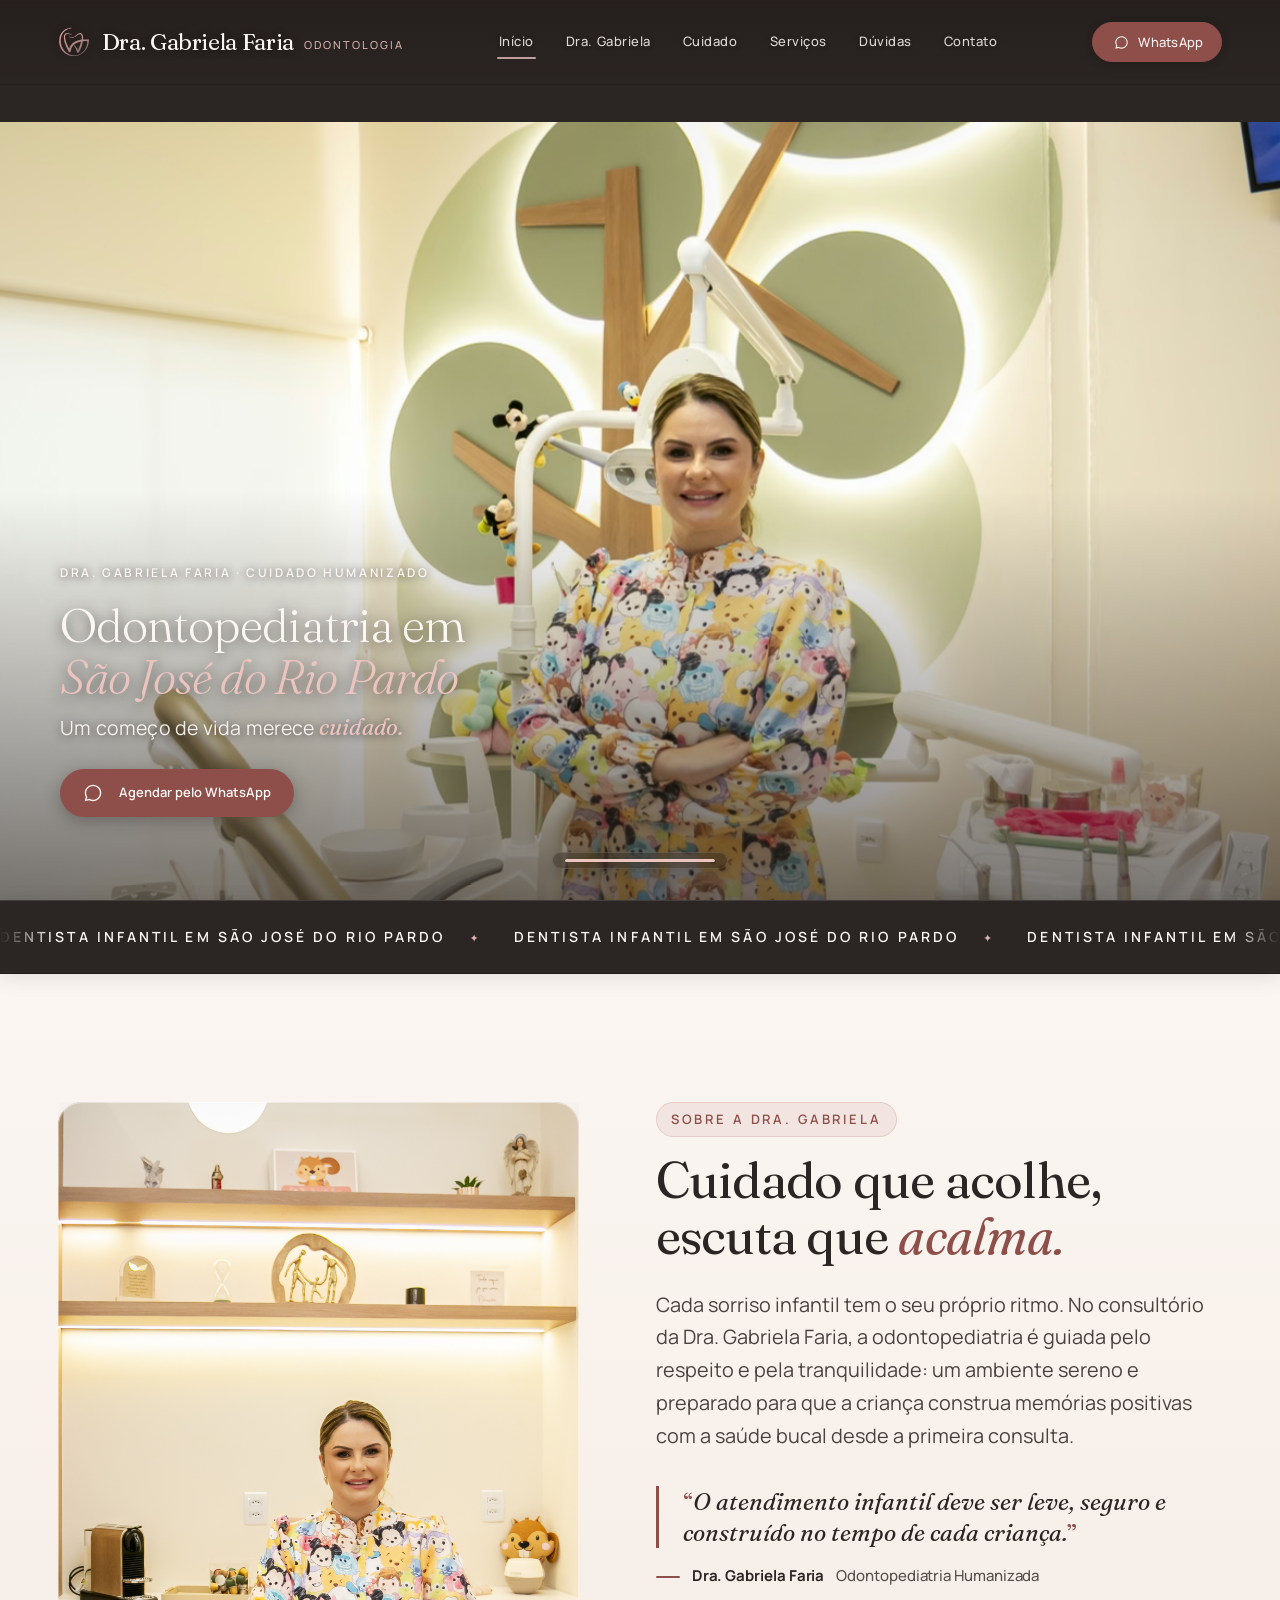
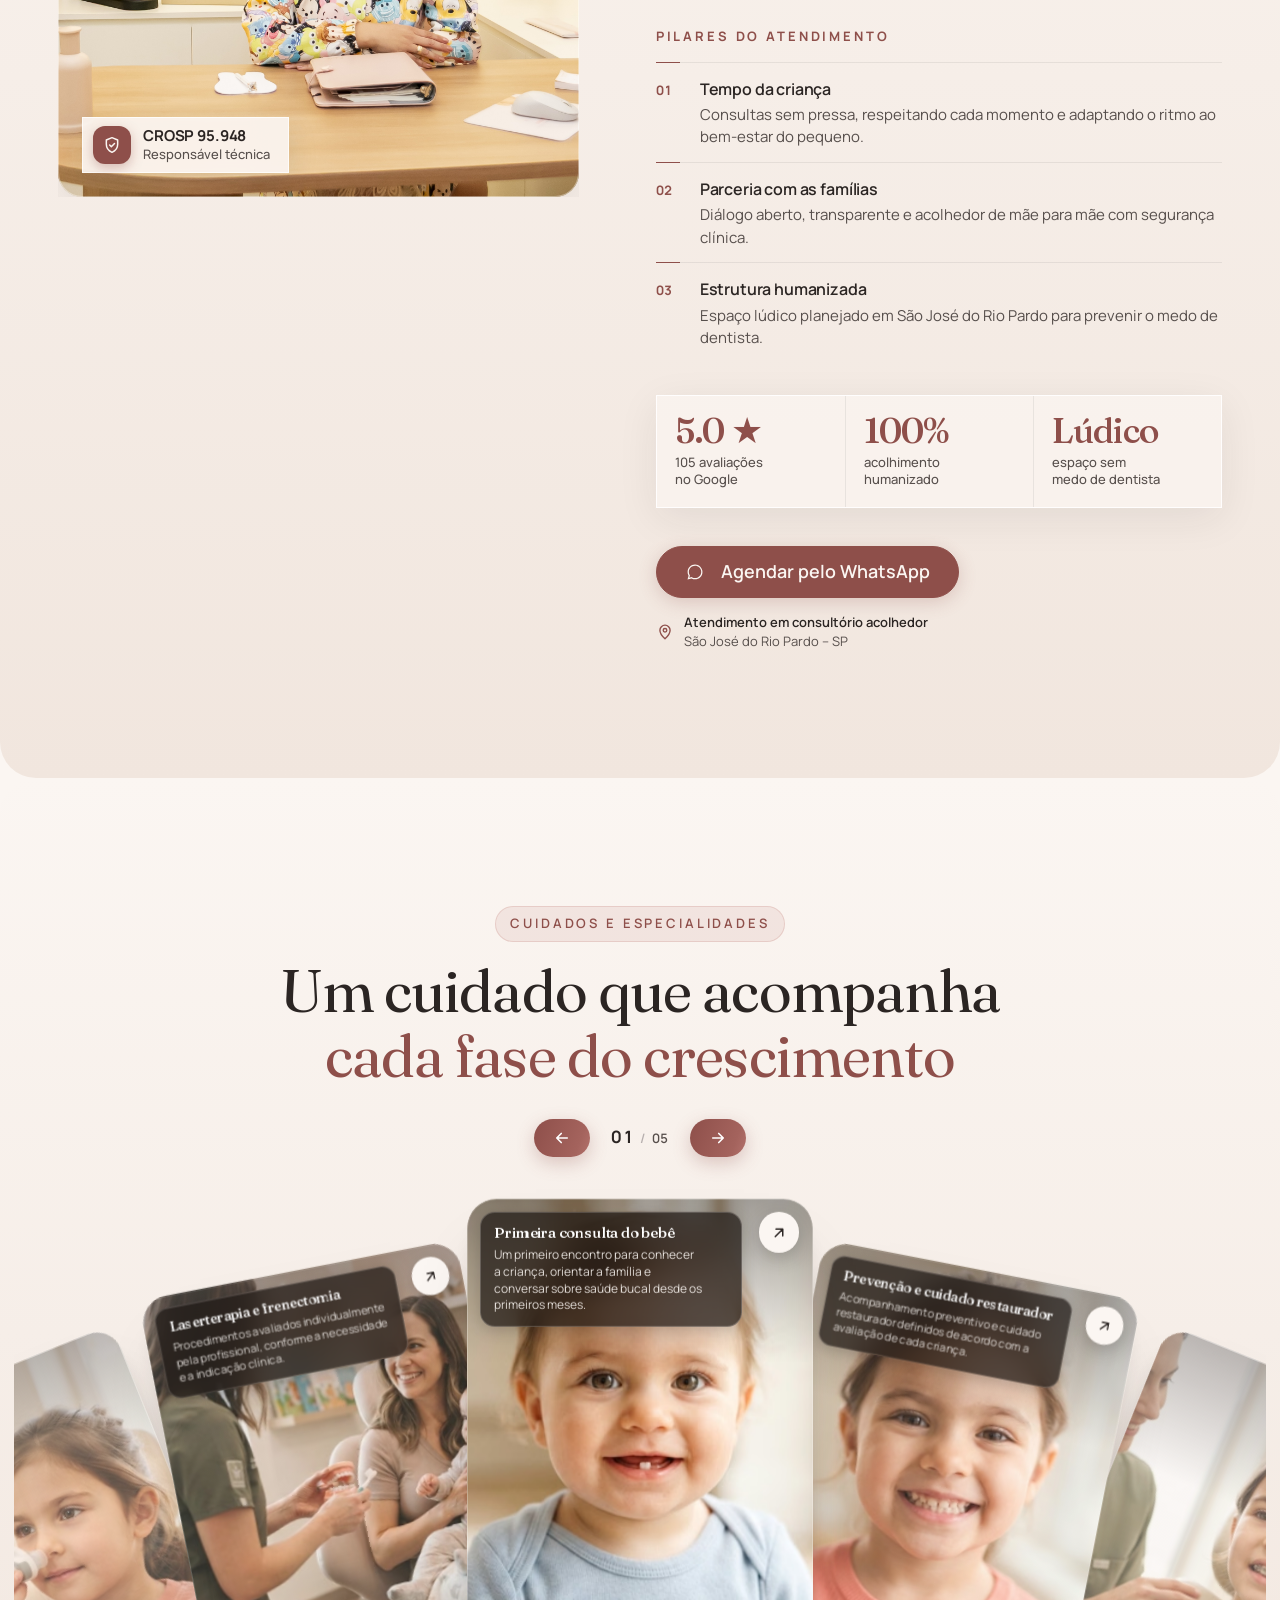
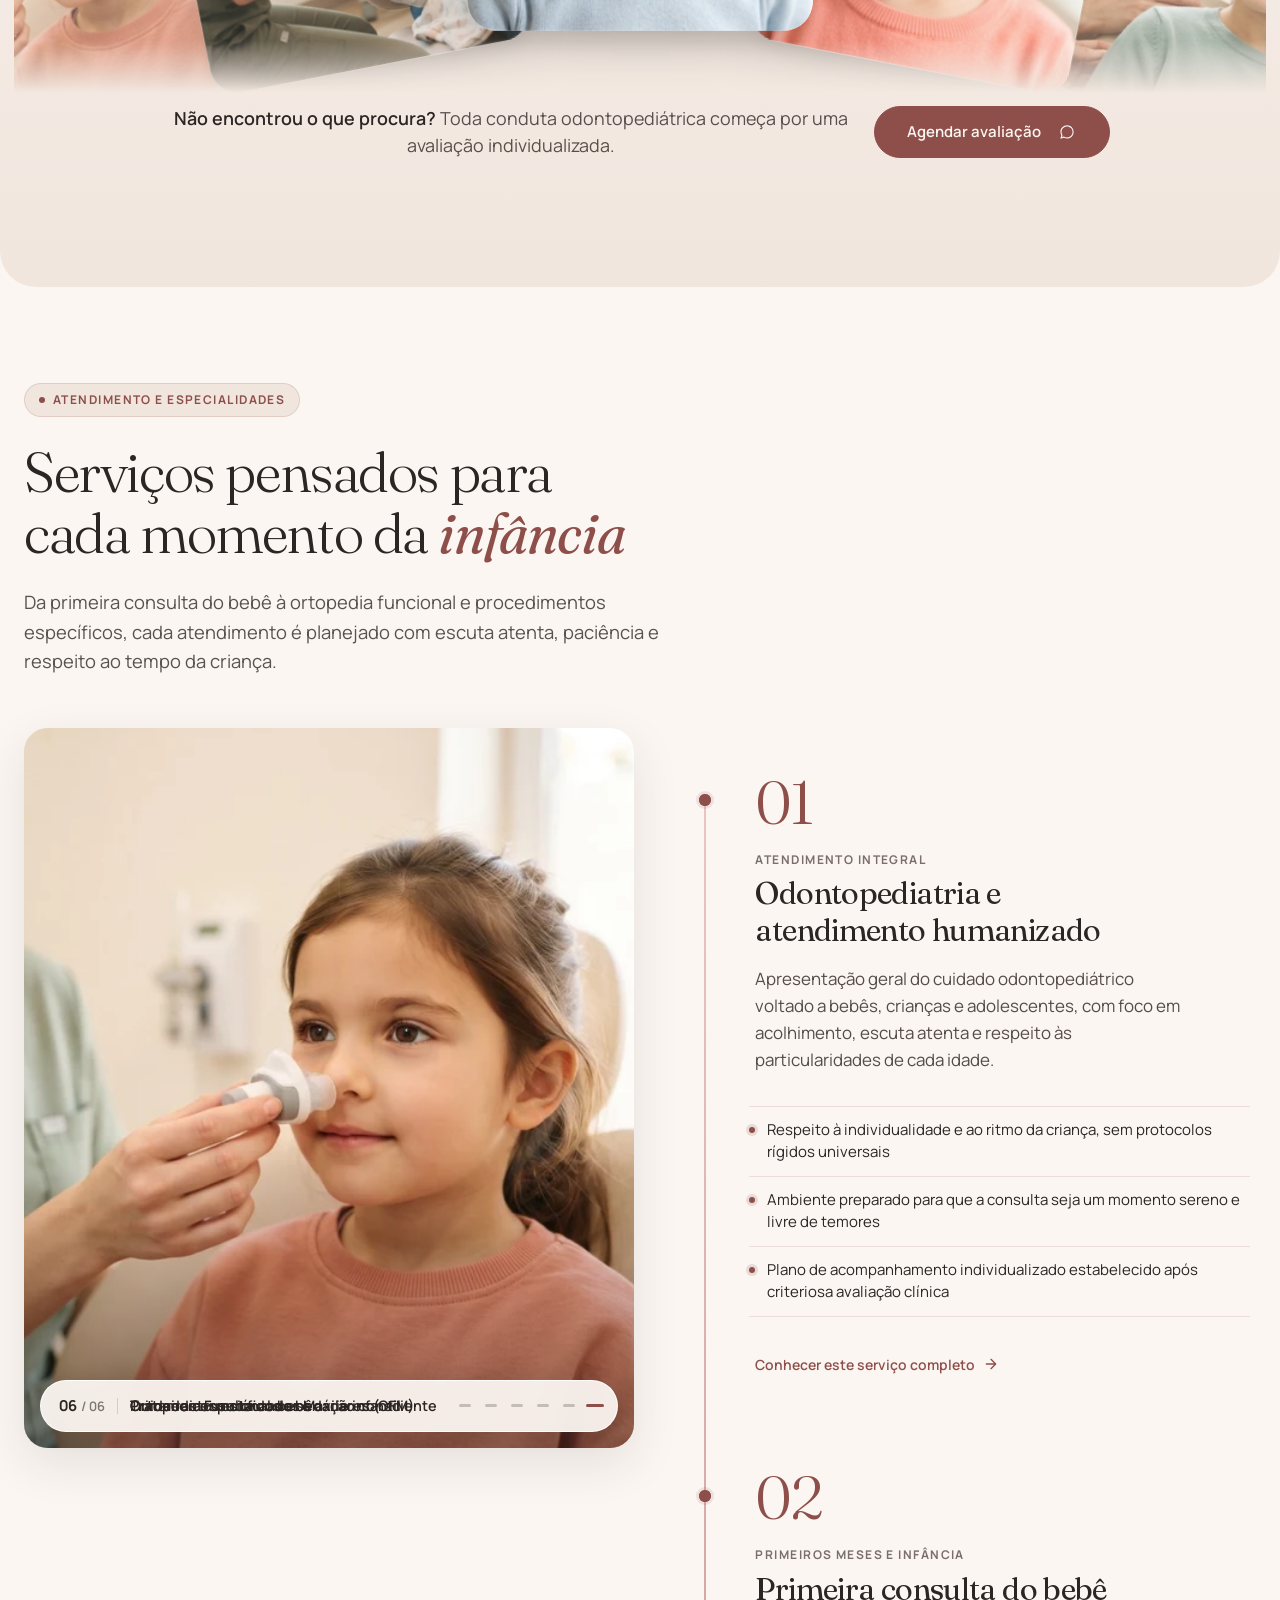
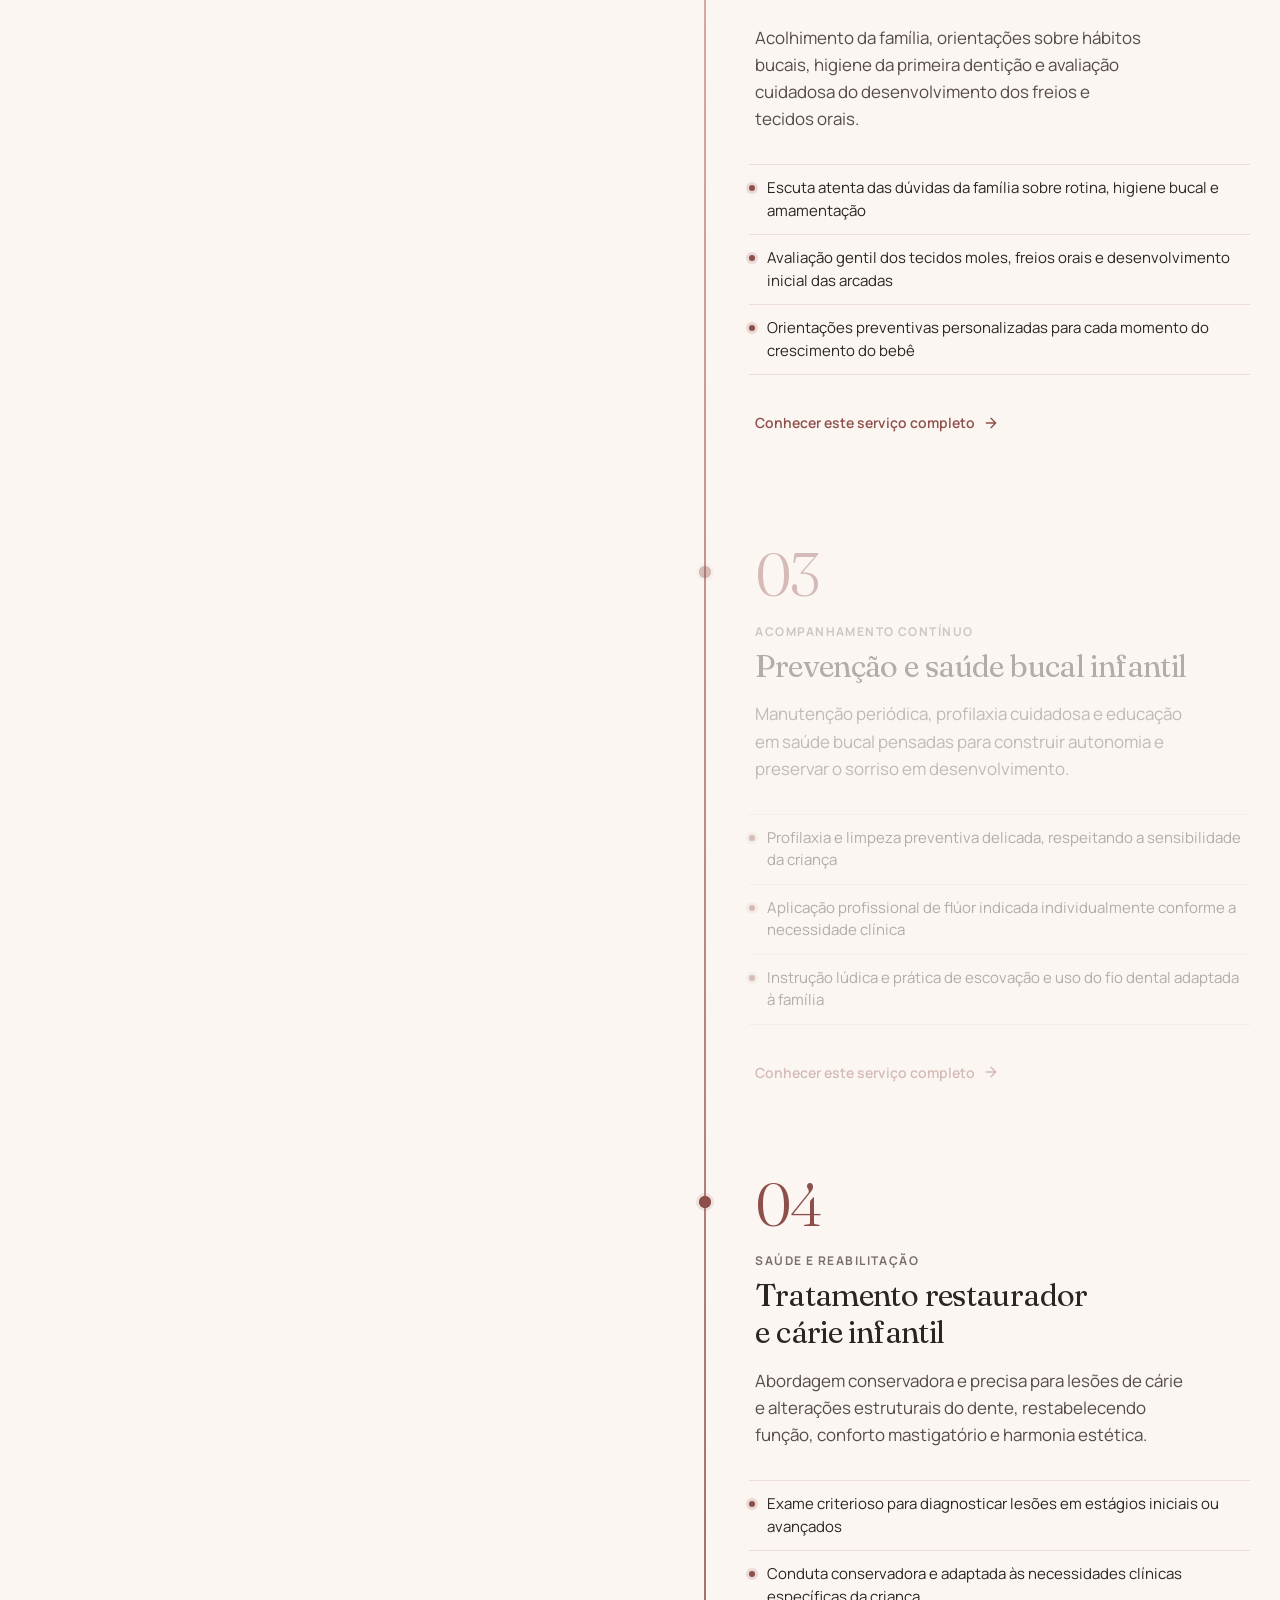
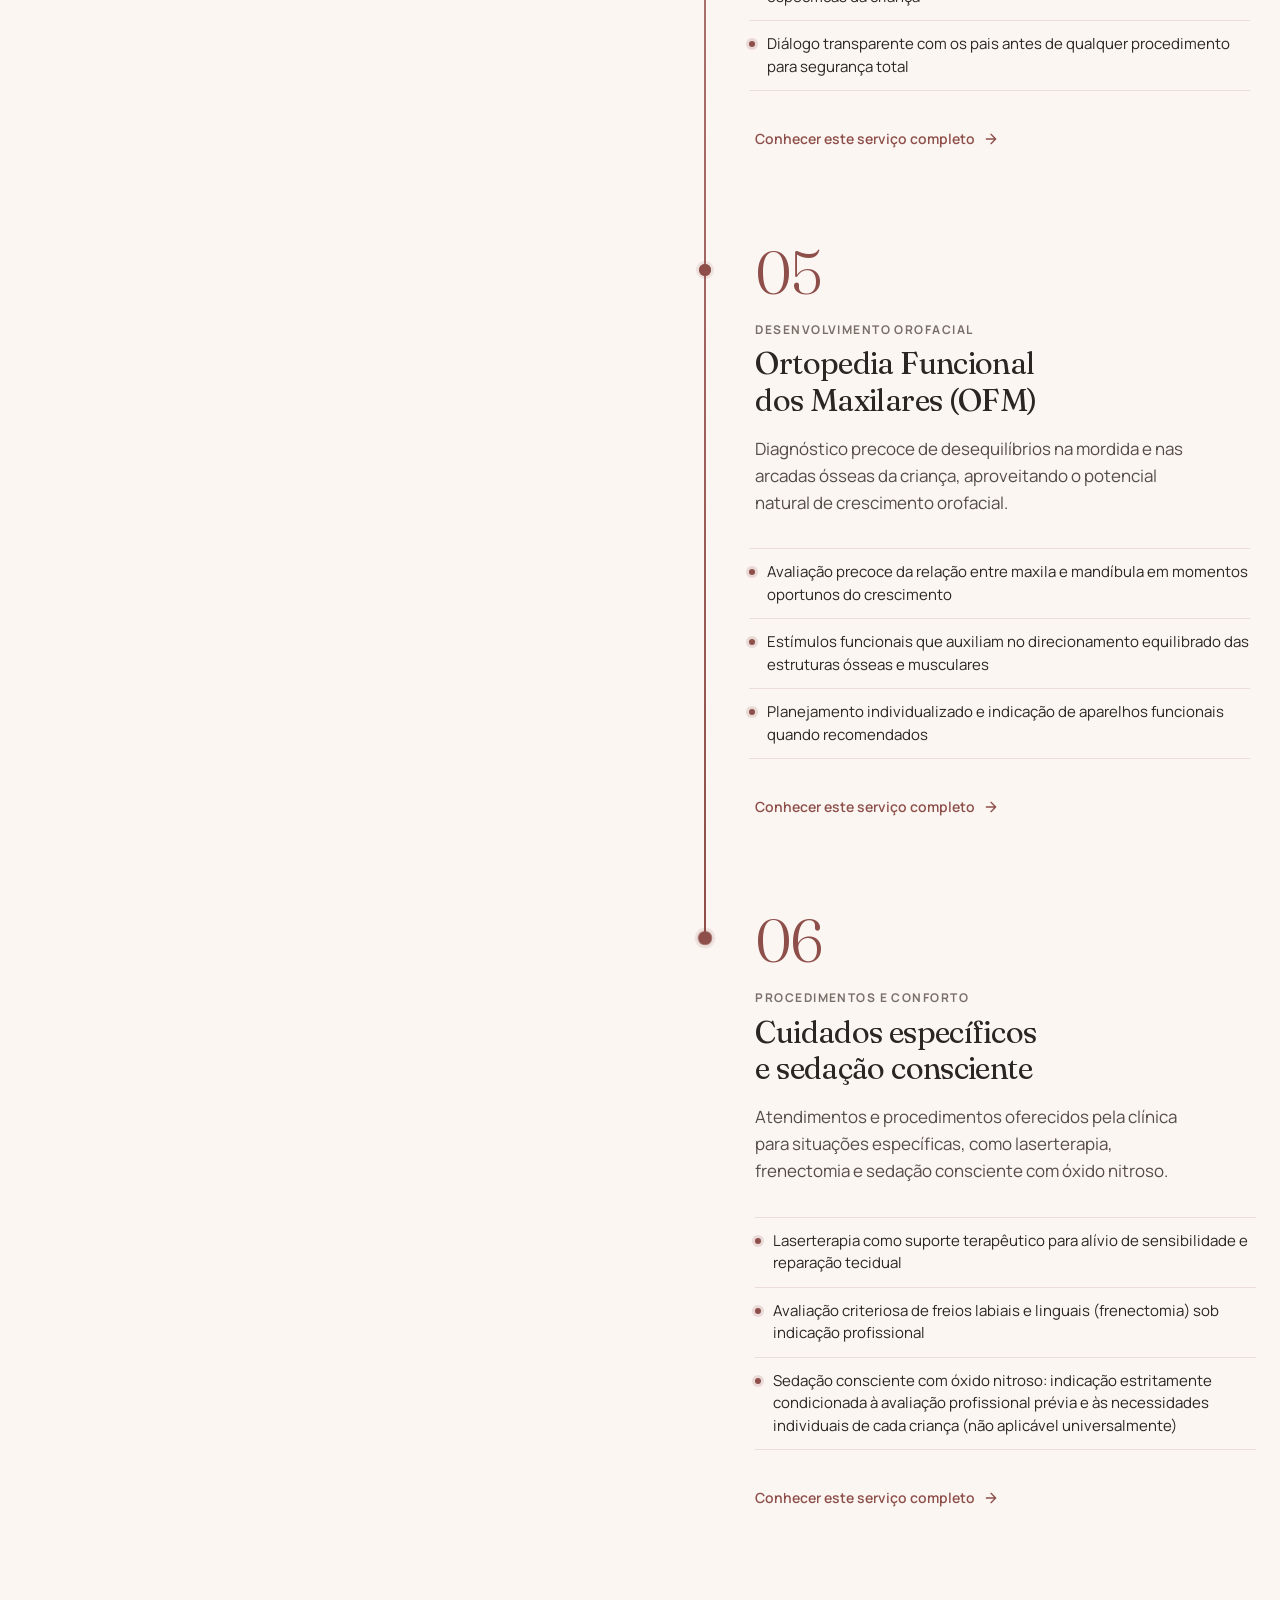
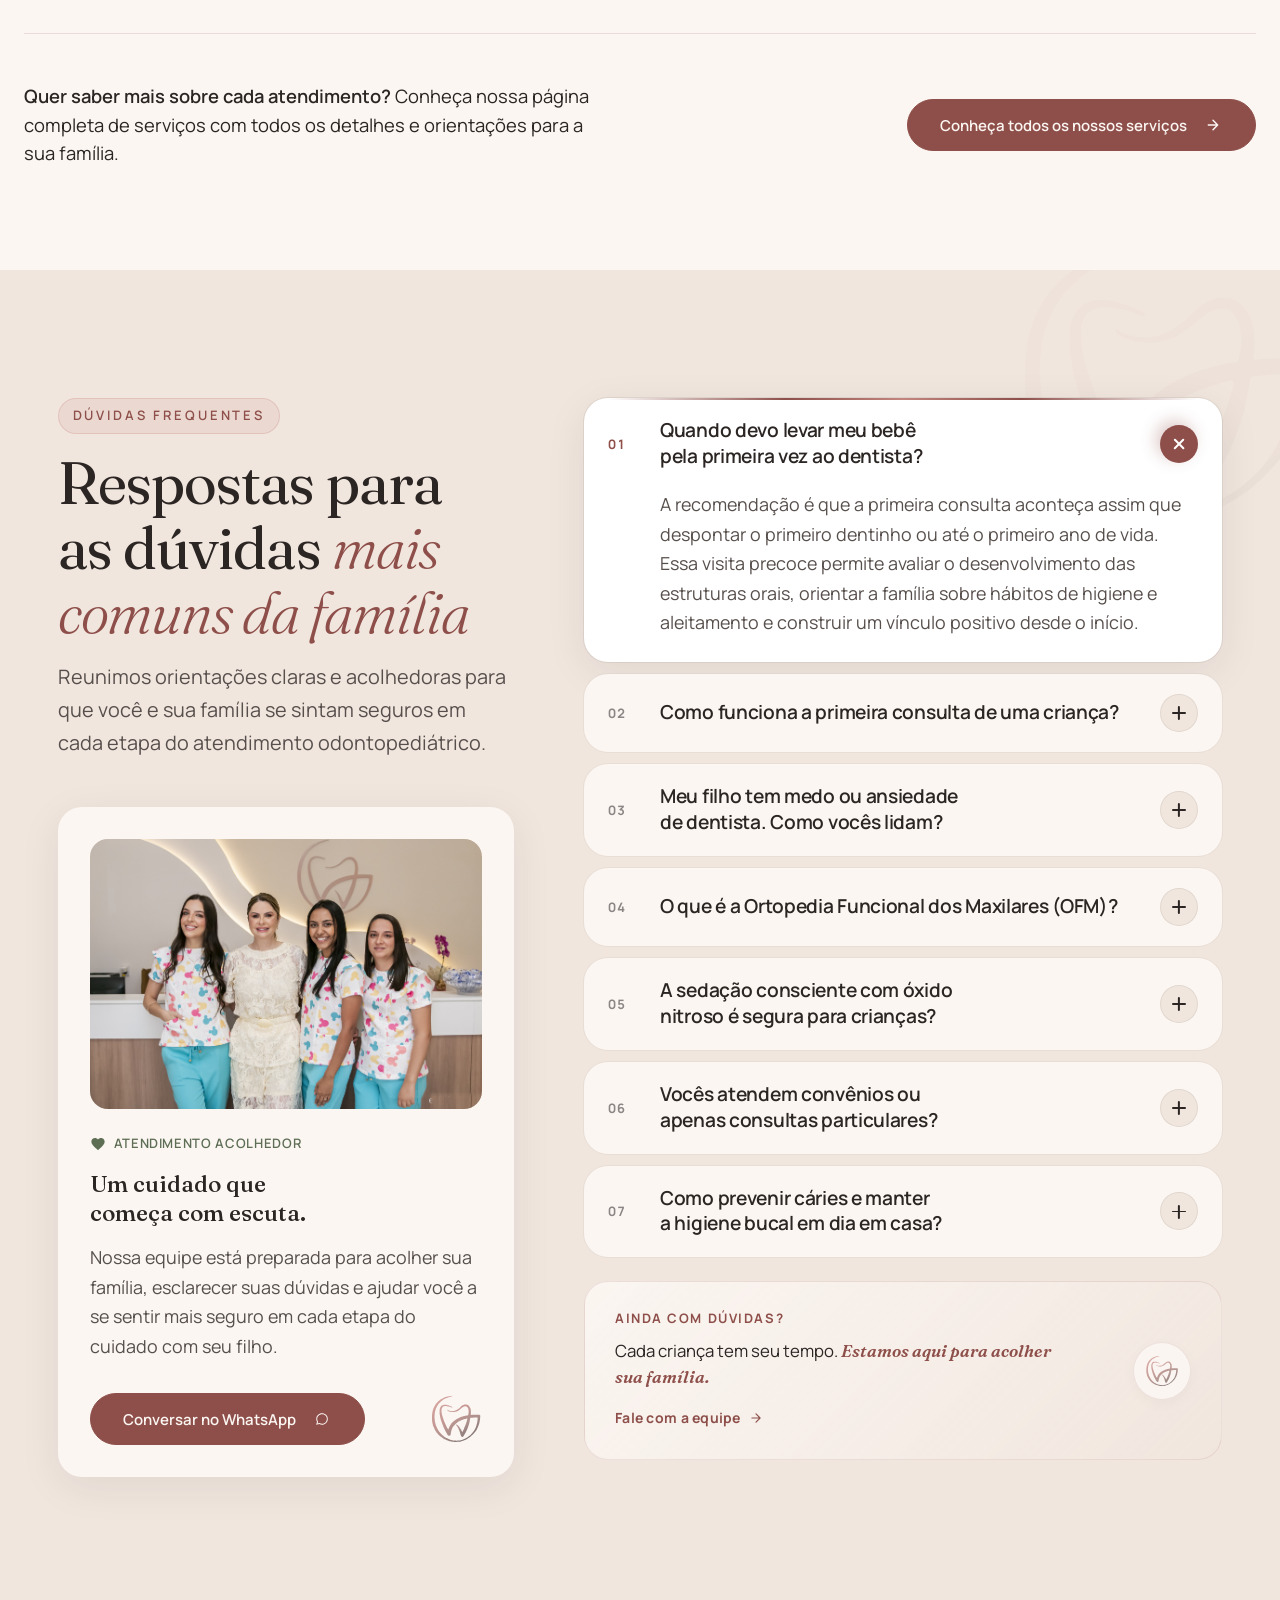
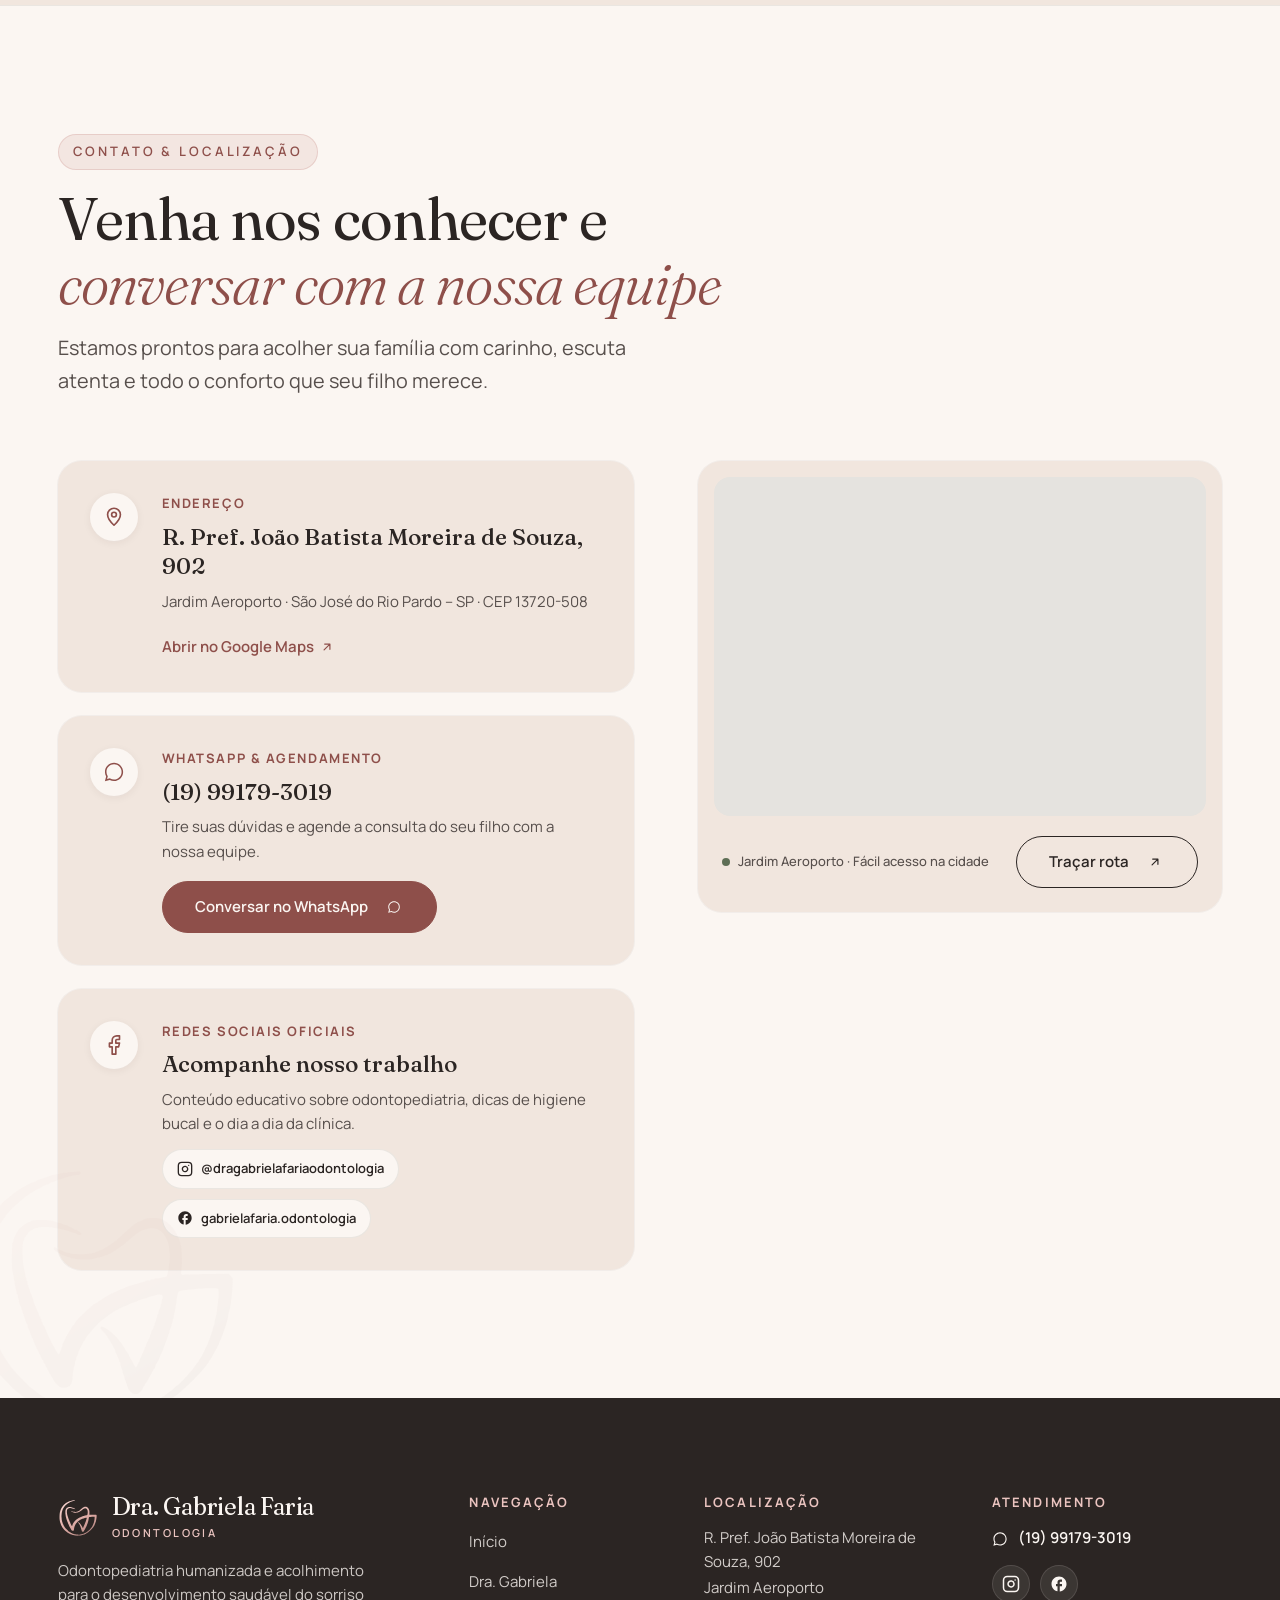
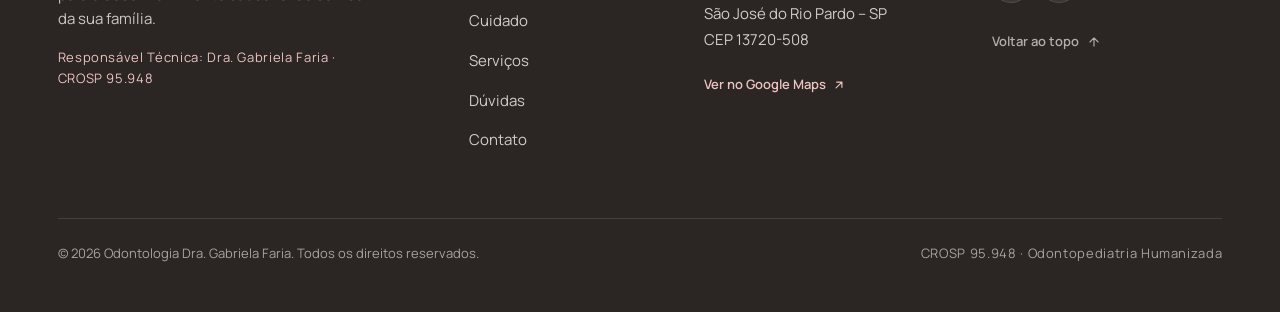
==== commit 2d1ce55c: "fix(nav): adicionar botão e menu responsivo acessível para cabeçalho mobile" ====
--- a/index.html
+++ b/index.html
@@ -169,12 +169,12 @@
     <link rel="stylesheet" href="./css/tokens.css" />
     <link rel="stylesheet" href="./css/fonts.css" />
     <link rel="stylesheet" href="./css/base.css" />
-    <link rel="stylesheet" href="./css/components.css?v=16" />
+    <link rel="stylesheet" href="./css/components.css?v=17" />
     <link rel="stylesheet" href="./css/motion.css" />
     <link rel="stylesheet" href="./css/servicos.css" />
 
     <!-- Script de inicialização com defer -->
-    <script type="module" src="./js/main.js?v=6" defer></script>
+    <script type="module" src="./js/main.js?v=7" defer></script>
   </head>
   <body>
     <!-- Acessibilidade: salto direto para o conteúdo principal -->
@@ -198,7 +198,7 @@
           </span>
         </a>
 
-        <nav class="site-header__nav" aria-label="Navegação primária">
+        <nav class="site-header__nav" id="menu-navegacao" aria-label="Navegação primária">
           <a class="site-header__link is-active" href="/" aria-current="page">Início</a>
           <a class="site-header__link" href="#sobre">Dra. Gabriela</a>
           <a class="site-header__link" href="#cuidado">Cuidado</a>
@@ -207,20 +207,35 @@
           <a class="site-header__link" href="#contato">Contato</a>
         </nav>
 
-        <a
-          class="btn btn--primary site-header__cta"
-          href="https://wa.me/5519991793019?text=Ol%C3%A1%2C%20Dra.%20Gabriela!%20Gostaria%20de%20agendar%20uma%20consulta%20para%20meu%20filho(a)."
-          target="_blank"
-          rel="noopener"
-          aria-label="Agendar consulta pelo WhatsApp (abre em nova aba)"
-        >
-          <span class="btn__icon" aria-hidden="true">
-            <svg viewBox="0 0 24 24" width="15" height="15" fill="currentColor">
-              <path d="M12.04 2C6.58 2 2.13 6.45 2.13 11.91C2.13 13.66 2.59 15.36 3.45 16.86L2.05 22L7.3 20.62C8.75 21.41 10.38 21.83 12.04 21.83C17.5 21.83 21.95 17.38 21.95 11.92C21.95 9.27 20.92 6.78 19.05 4.91C17.18 3.04 14.69 2 12.04 2M12.05 3.67C14.25 3.67 16.31 4.53 17.87 6.09C19.42 7.65 20.28 9.72 20.28 11.92C20.28 16.46 16.58 20.15 12.04 20.15C10.56 20.15 9.11 19.76 7.85 19L7.55 18.83L4.43 19.65L5.26 16.61L5.06 16.29C4.24 15 3.8 13.47 3.8 11.91C3.81 7.37 7.5 3.67 12.05 3.67Z"/>
-            </svg>
-          </span>
-          <span>WhatsApp</span>
-        </a>
+        <div class="site-header__acoes">
+          <a
+            class="btn btn--primary site-header__cta"
+            href="https://wa.me/5519991793019?text=Ol%C3%A1%2C%20Dra.%20Gabriela!%20Gostaria%20de%20agendar%20uma%20consulta%20para%20meu%20filho(a)."
+            target="_blank"
+            rel="noopener"
+            aria-label="Agendar consulta pelo WhatsApp (abre em nova aba)"
+          >
+            <span class="btn__icon" aria-hidden="true">
+              <svg viewBox="0 0 24 24" width="15" height="15" fill="currentColor">
+                <path d="M12.04 2C6.58 2 2.13 6.45 2.13 11.91C2.13 13.66 2.59 15.36 3.45 16.86L2.05 22L7.3 20.62C8.75 21.41 10.38 21.83 12.04 21.83C17.5 21.83 21.95 17.38 21.95 11.92C21.95 9.27 20.92 6.78 19.05 4.91C17.18 3.04 14.69 2 12.04 2M12.05 3.67C14.25 3.67 16.31 4.53 17.87 6.09C19.42 7.65 20.28 9.72 20.28 11.92C20.28 16.46 16.58 20.15 12.04 20.15C10.56 20.15 9.11 19.76 7.85 19L7.55 18.83L4.43 19.65L5.26 16.61L5.06 16.29C4.24 15 3.8 13.47 3.8 11.91C3.81 7.37 7.5 3.67 12.05 3.67Z"/>
+              </svg>
+            </span>
+            <span>WhatsApp</span>
+          </a>
+
+          <button
+            type="button"
+            class="site-header__toggle"
+            aria-expanded="false"
+            aria-controls="menu-navegacao"
+            aria-label="Abrir menu"
+          >
+            <span class="site-header__toggle-bars" aria-hidden="true">
+              <span class="site-header__toggle-bar"></span>
+              <span class="site-header__toggle-bar"></span>
+            </span>
+          </button>
+        </div>
       </div>
     </header>
 
--- a/css/components.css
+++ b/css/components.css
@@ -264,8 +264,23 @@
   justify-content: center;
 }
 
+/* Grupo de Ações do Header (WhatsApp + Botão Mobile) */
+.site-header__acoes {
+  display: flex;
+  align-items: center;
+  gap: 12px;
+}
+
+.site-header__toggle {
+  display: none;
+}
+
 /* Adaptação Responsiva */
 @media (max-width: 900px) {
+  .site-header__inner {
+    gap: 8px;
+  }
+
   .site-header__logo {
     gap: 8px;
   }
@@ -275,19 +290,198 @@
     height: 28px;
   }
 
-  .site-header__nav {
-    display: none;
-  }
-
   .site-header__brand-sub {
     display: none;
   }
 
+  .site-header__acoes {
+    gap: 8px;
+    flex-shrink: 0;
+  }
+
   .site-header__cta {
-    padding: 7px 14px;
+    padding: 7px 12px;
     font-size: 0.75rem;
     min-height: 36px;
   }
+
+  /* Botão de Menu Mobile */
+  .site-header__toggle {
+    display: inline-flex;
+    align-items: center;
+    justify-content: center;
+    width: 40px;
+    height: 40px;
+    min-width: 40px;
+    min-height: 40px;
+    border-radius: var(--r-field);
+    background: rgba(255, 255, 255, 0.12);
+    border: 1px solid rgba(251, 246, 242, 0.35);
+    color: var(--creme);
+    cursor: pointer;
+    padding: 0;
+    transition: background var(--dur-fast) var(--ease-natural),
+                border-color var(--dur-fast) var(--ease-natural),
+                color var(--dur-fast) var(--ease-natural),
+                transform var(--dur-fast) var(--ease-natural);
+  }
+
+  .site-header__toggle:hover {
+    background: rgba(255, 255, 255, 0.22);
+    border-color: rgba(251, 246, 242, 0.55);
+  }
+
+  .site-header__toggle:focus-visible {
+    outline: 2px solid var(--rosa-claro);
+    outline-offset: 3px;
+  }
+
+  .site-header.is-scrolled .site-header__toggle,
+  .site-header.is-menu-open .site-header__toggle {
+    color: var(--grafite);
+    background: rgba(43, 37, 35, 0.04);
+    border-color: rgba(43, 37, 35, 0.14);
+  }
+
+  .site-header.is-scrolled .site-header__toggle:hover,
+  .site-header.is-menu-open .site-header__toggle:hover {
+    background: rgba(43, 37, 35, 0.08);
+  }
+
+  .site-header.is-scrolled .site-header__toggle:focus-visible,
+  .site-header.is-menu-open .site-header__toggle:focus-visible {
+    outline-color: var(--rosa-profundo);
+  }
+
+  .site-header__toggle-bars {
+    position: relative;
+    width: 18px;
+    height: 12px;
+    display: flex;
+    flex-direction: column;
+    justify-content: space-between;
+  }
+
+  .site-header__toggle-bar {
+    display: block;
+    width: 100%;
+    height: 2px;
+    background-color: currentColor;
+    border-radius: 1px;
+    transition: transform var(--dur-fast) var(--ease-natural),
+                opacity var(--dur-fast) var(--ease-natural);
+    transform-origin: center;
+  }
+
+  .site-header.is-menu-open .site-header__toggle-bar:first-child {
+    transform: translateY(5px) rotate(45deg);
+  }
+
+  .site-header.is-menu-open .site-header__toggle-bar:last-child {
+    transform: translateY(-5px) rotate(-45deg);
+  }
+
+  /* Painel de Navegação Mobile */
+  .site-header__nav {
+    display: flex;
+    flex-direction: column;
+    align-items: stretch;
+    position: absolute;
+    top: 100%;
+    left: 0;
+    right: 0;
+    background: var(--creme);
+    border-top: 1px solid rgba(43, 37, 35, 0.08);
+    border-bottom: 1px solid rgba(43, 37, 35, 0.14);
+    box-shadow: 0 16px 32px -4px rgba(43, 37, 35, 0.14);
+    padding: 12px 16px 18px;
+    gap: 4px;
+    max-height: calc(100vh - 72px);
+    overflow-y: auto;
+    opacity: 0;
+    visibility: hidden;
+    pointer-events: none;
+    transform: translateY(-8px);
+    transition: opacity var(--dur-fast) var(--ease-natural),
+                transform var(--dur-fast) var(--ease-natural),
+                visibility var(--dur-fast);
+  }
+
+  .site-header.is-menu-open .site-header__nav {
+    opacity: 1;
+    visibility: visible;
+    pointer-events: auto;
+    transform: translateY(0);
+  }
+
+  .site-header.is-menu-open {
+    background: var(--creme);
+    border-bottom: 1px solid rgba(43, 37, 35, 0.08);
+    box-shadow: 0 4px 20px -2px rgba(43, 37, 35, 0.06);
+  }
+
+  .site-header.is-menu-open .site-header__brand-name {
+    color: var(--grafite);
+    text-shadow: none;
+  }
+
+  .site-header.is-menu-open .site-header__brand-sub {
+    color: var(--rosa-profundo);
+    opacity: 1;
+  }
+
+  .site-header.is-menu-open .site-header__logo-img {
+    filter: none;
+  }
+
+  .site-header__link {
+    display: flex;
+    align-items: center;
+    width: 100%;
+    padding: 12px 16px;
+    font-family: var(--font-body);
+    font-size: 0.9375rem;
+    font-weight: 500;
+    letter-spacing: 0.01em;
+    color: var(--grafite);
+    text-shadow: none;
+    opacity: 1;
+    border-radius: var(--r-field);
+    text-decoration: none;
+    transition: background-color var(--dur-fast) var(--ease-natural),
+                color var(--dur-fast) var(--ease-natural);
+  }
+
+  .site-header__link::after {
+    display: none;
+  }
+
+  .site-header__link:hover,
+  .site-header__link:focus-visible {
+    background-color: rgba(142, 79, 74, 0.08);
+    color: var(--rosa-profundo);
+    outline: none;
+  }
+
+  .site-header__link.is-active {
+    background-color: rgba(142, 79, 74, 0.08);
+    color: var(--rosa-profundo);
+    font-weight: 600;
+  }
+}
+
+@media (max-width: 380px) {
+  .site-header__brand-name {
+    font-size: 1.05rem;
+  }
+  .site-header__cta {
+    padding: 6px 10px;
+    font-size: 0.72rem;
+  }
+}
+
+body.menu-open-scroll-lock {
+  overflow: hidden;
 }
 
 @media (prefers-reduced-motion: reduce) {
@@ -298,7 +492,10 @@
   .site-header__brand-sub,
   .site-header__link,
   .site-header__link::after,
-  .site-header__cta {
+  .site-header__cta,
+  .site-header__toggle,
+  .site-header__toggle-bar,
+  .site-header__nav {
     transition: none !important;
   }
 }
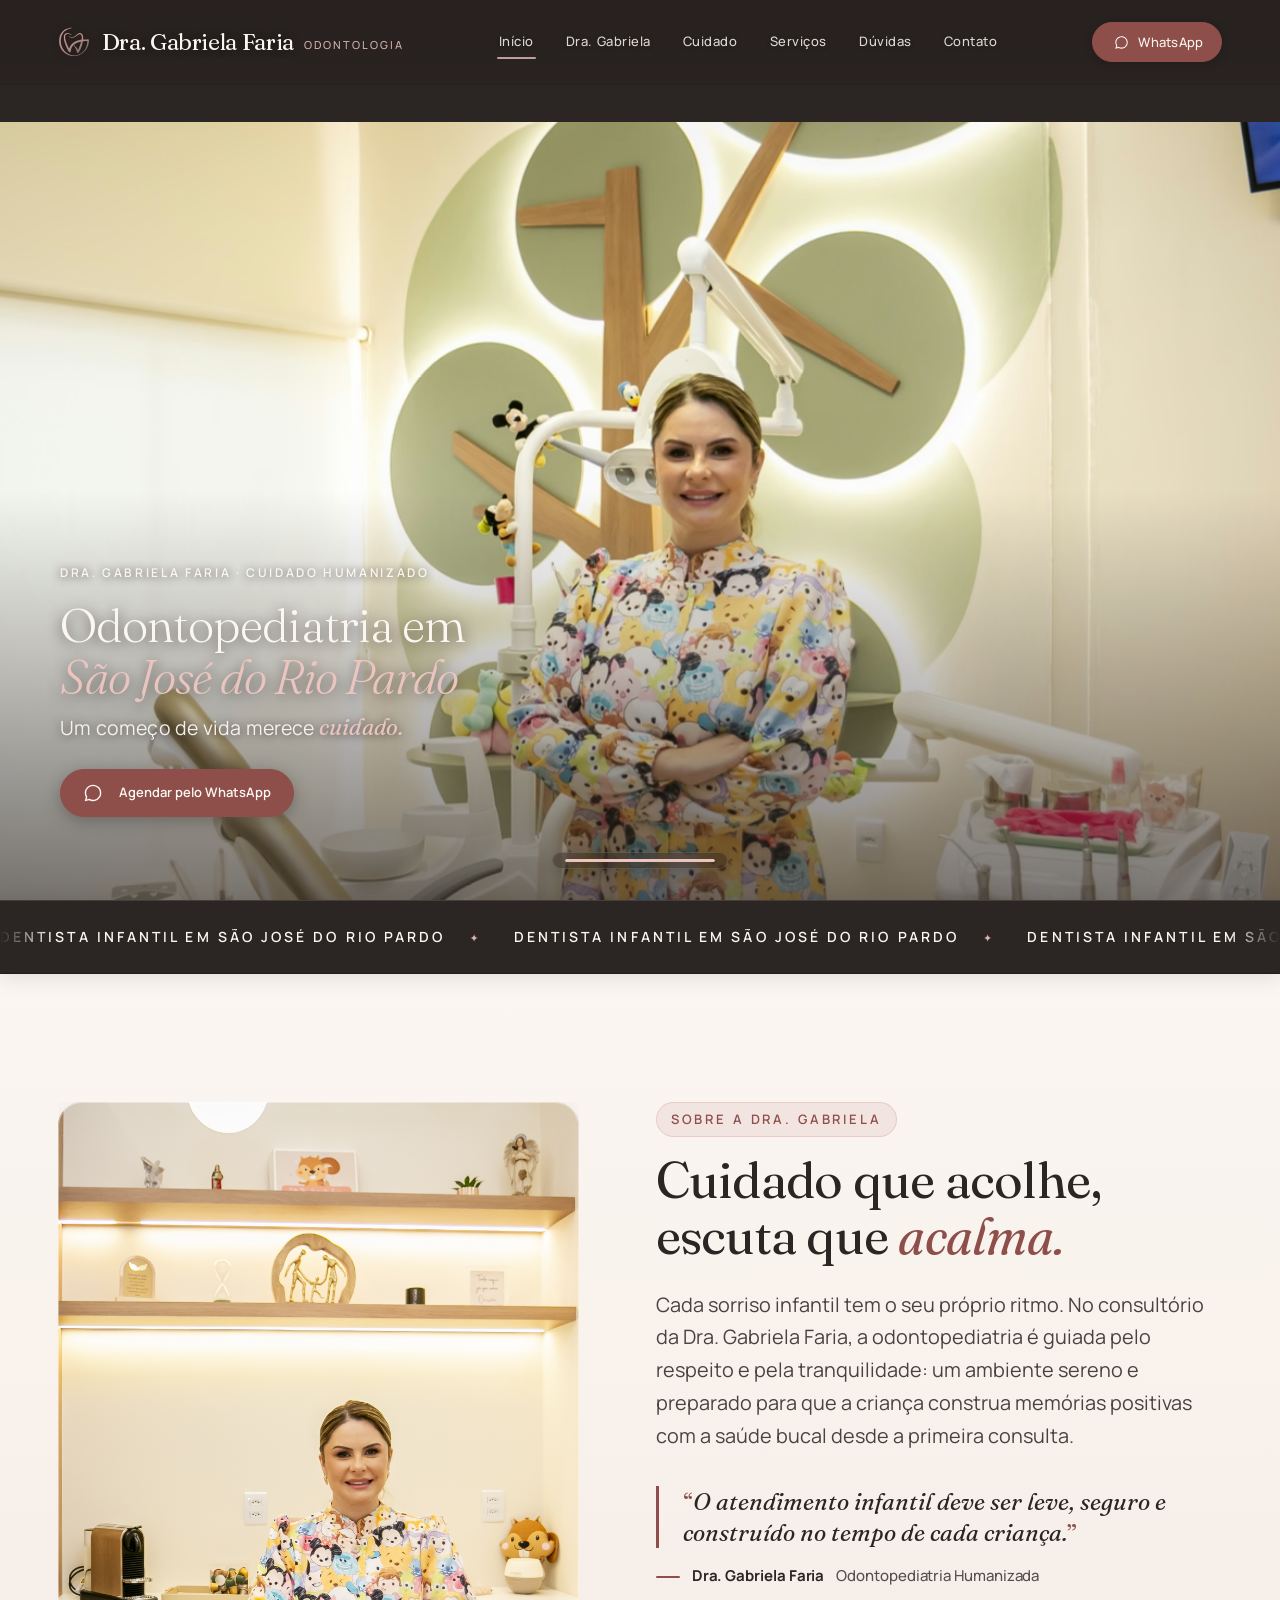
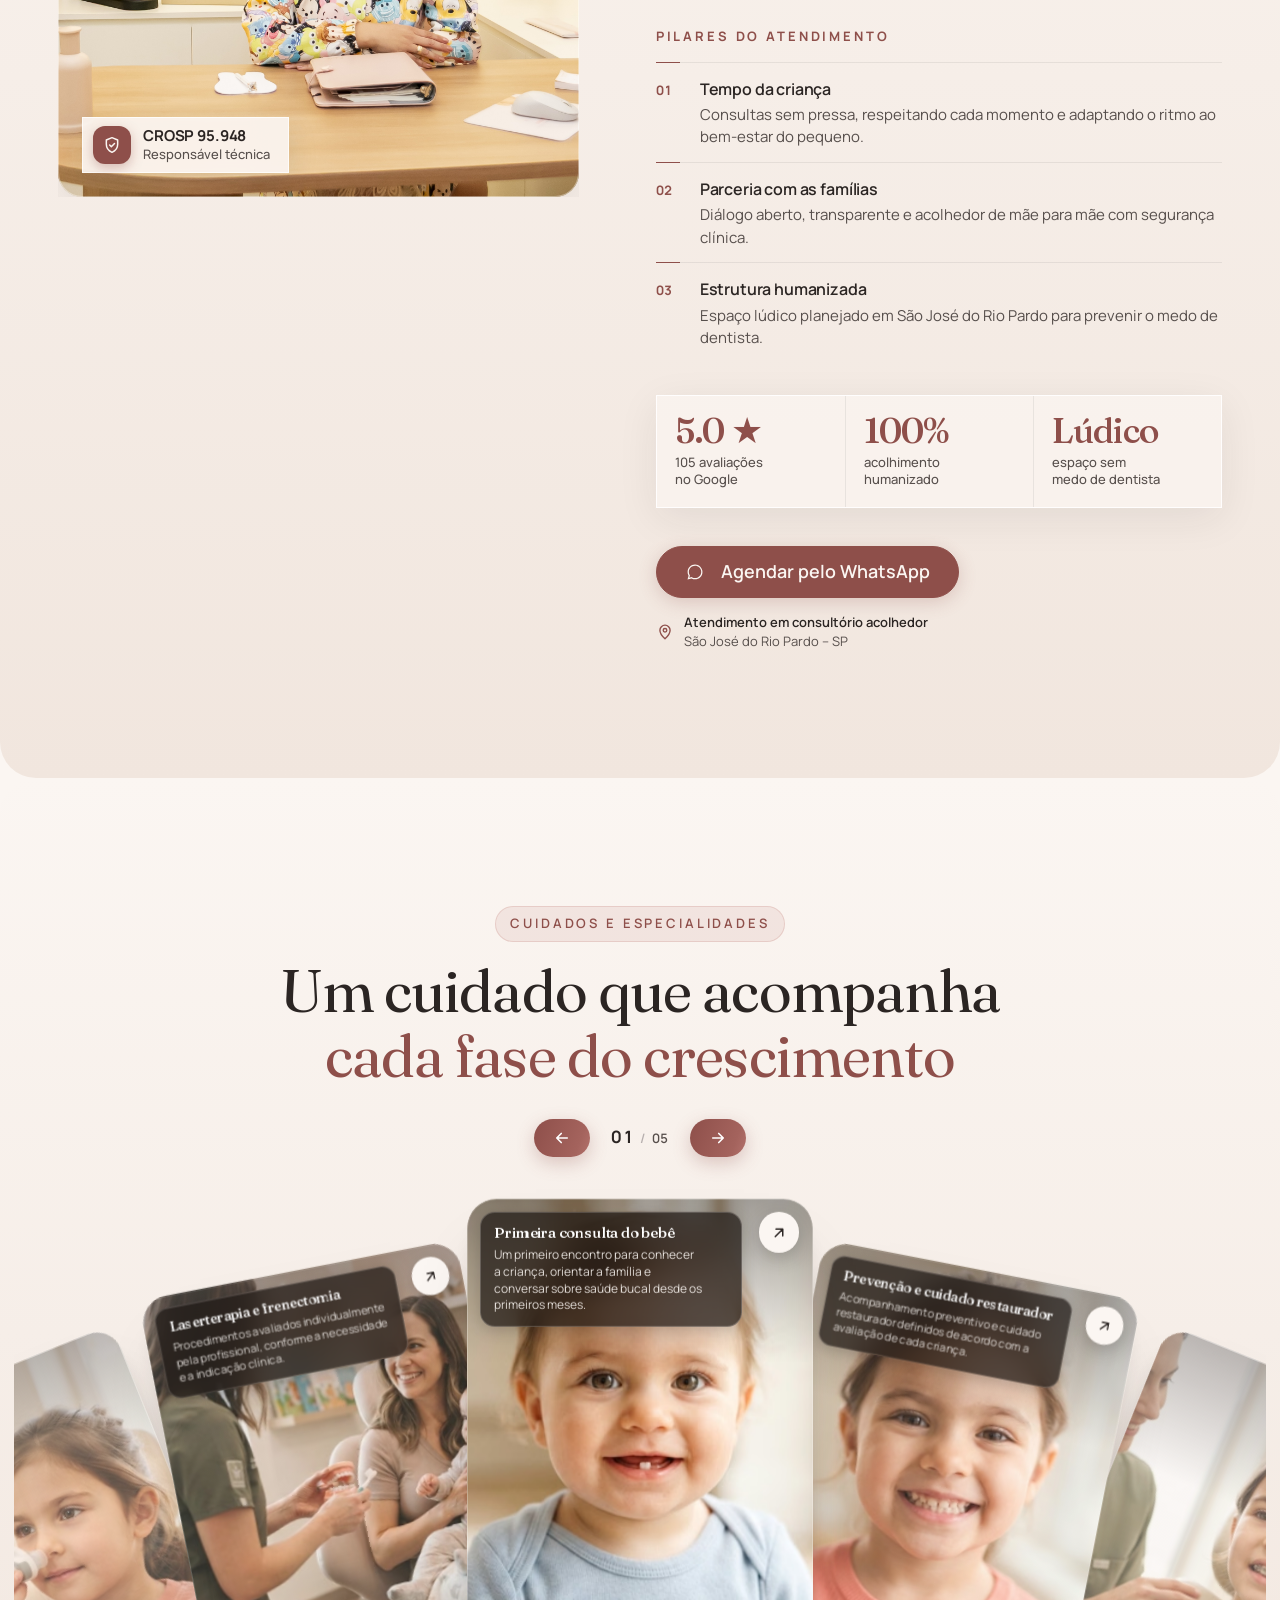
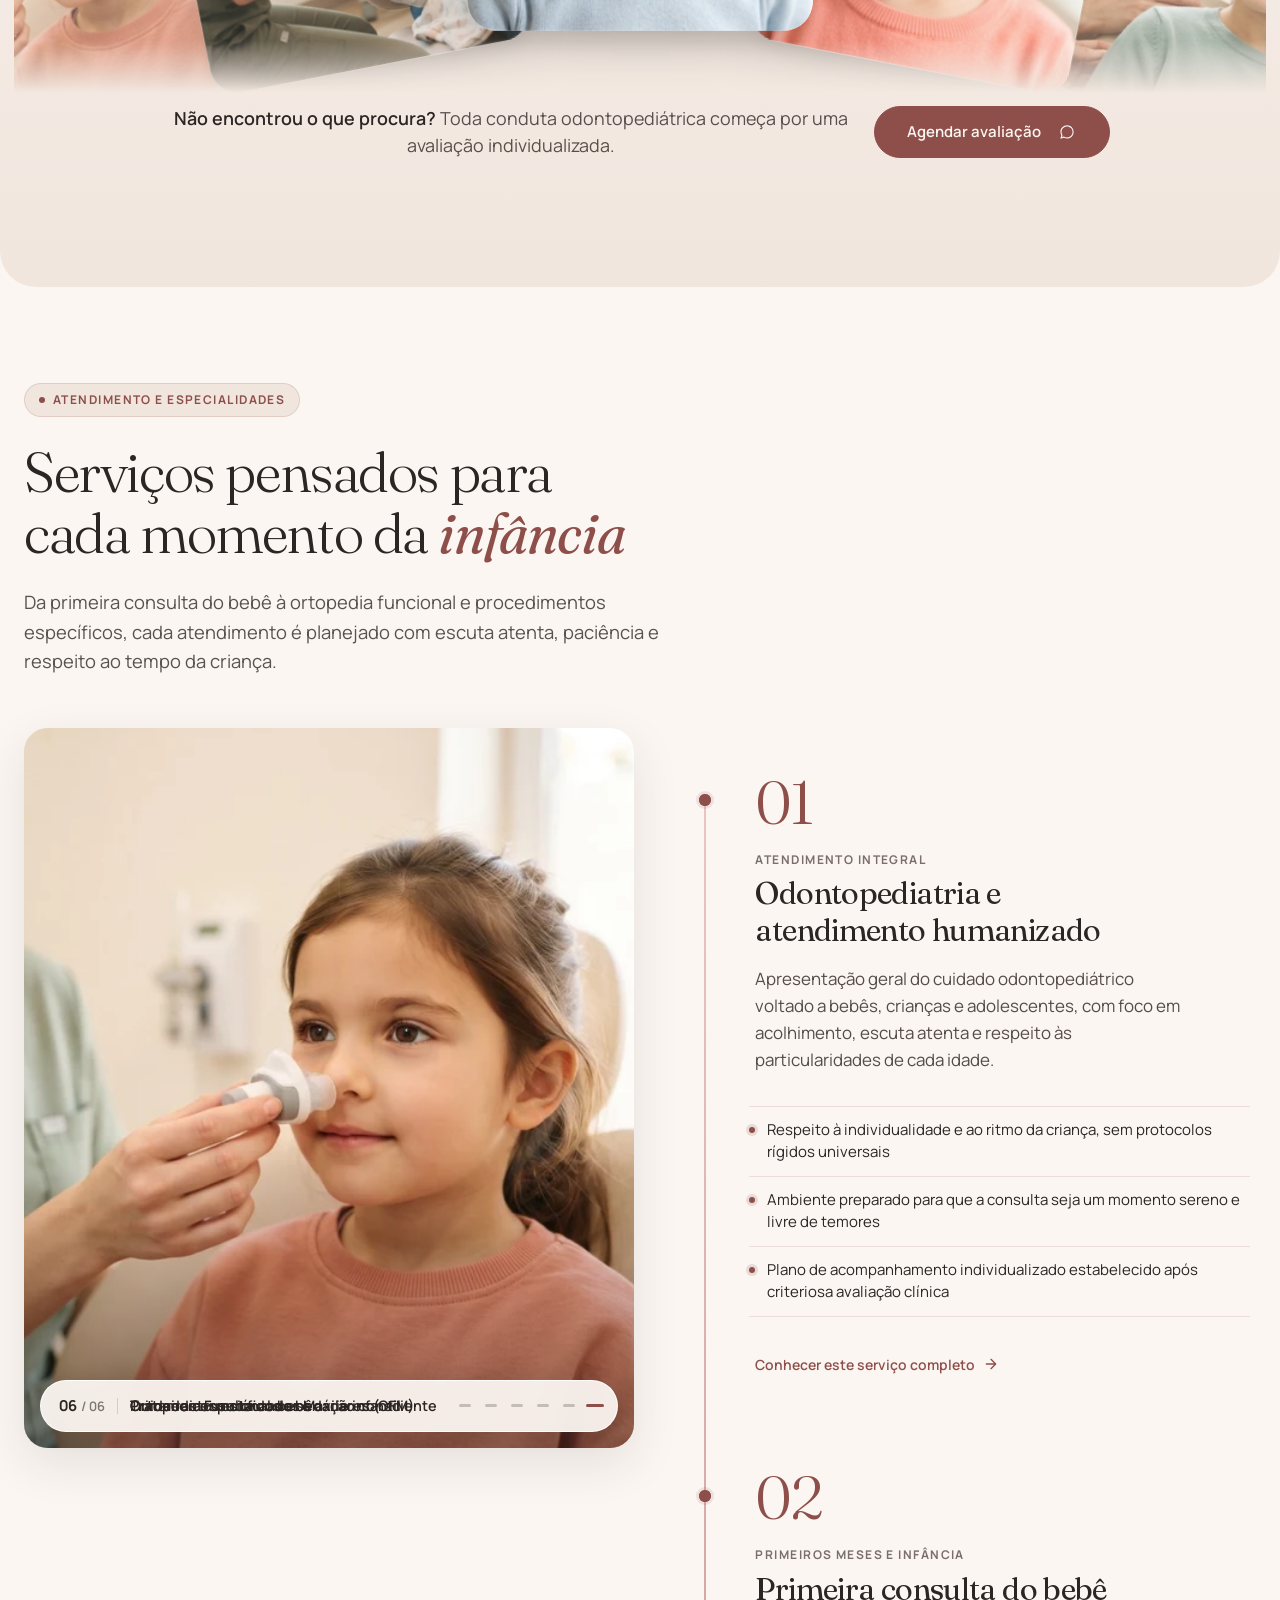
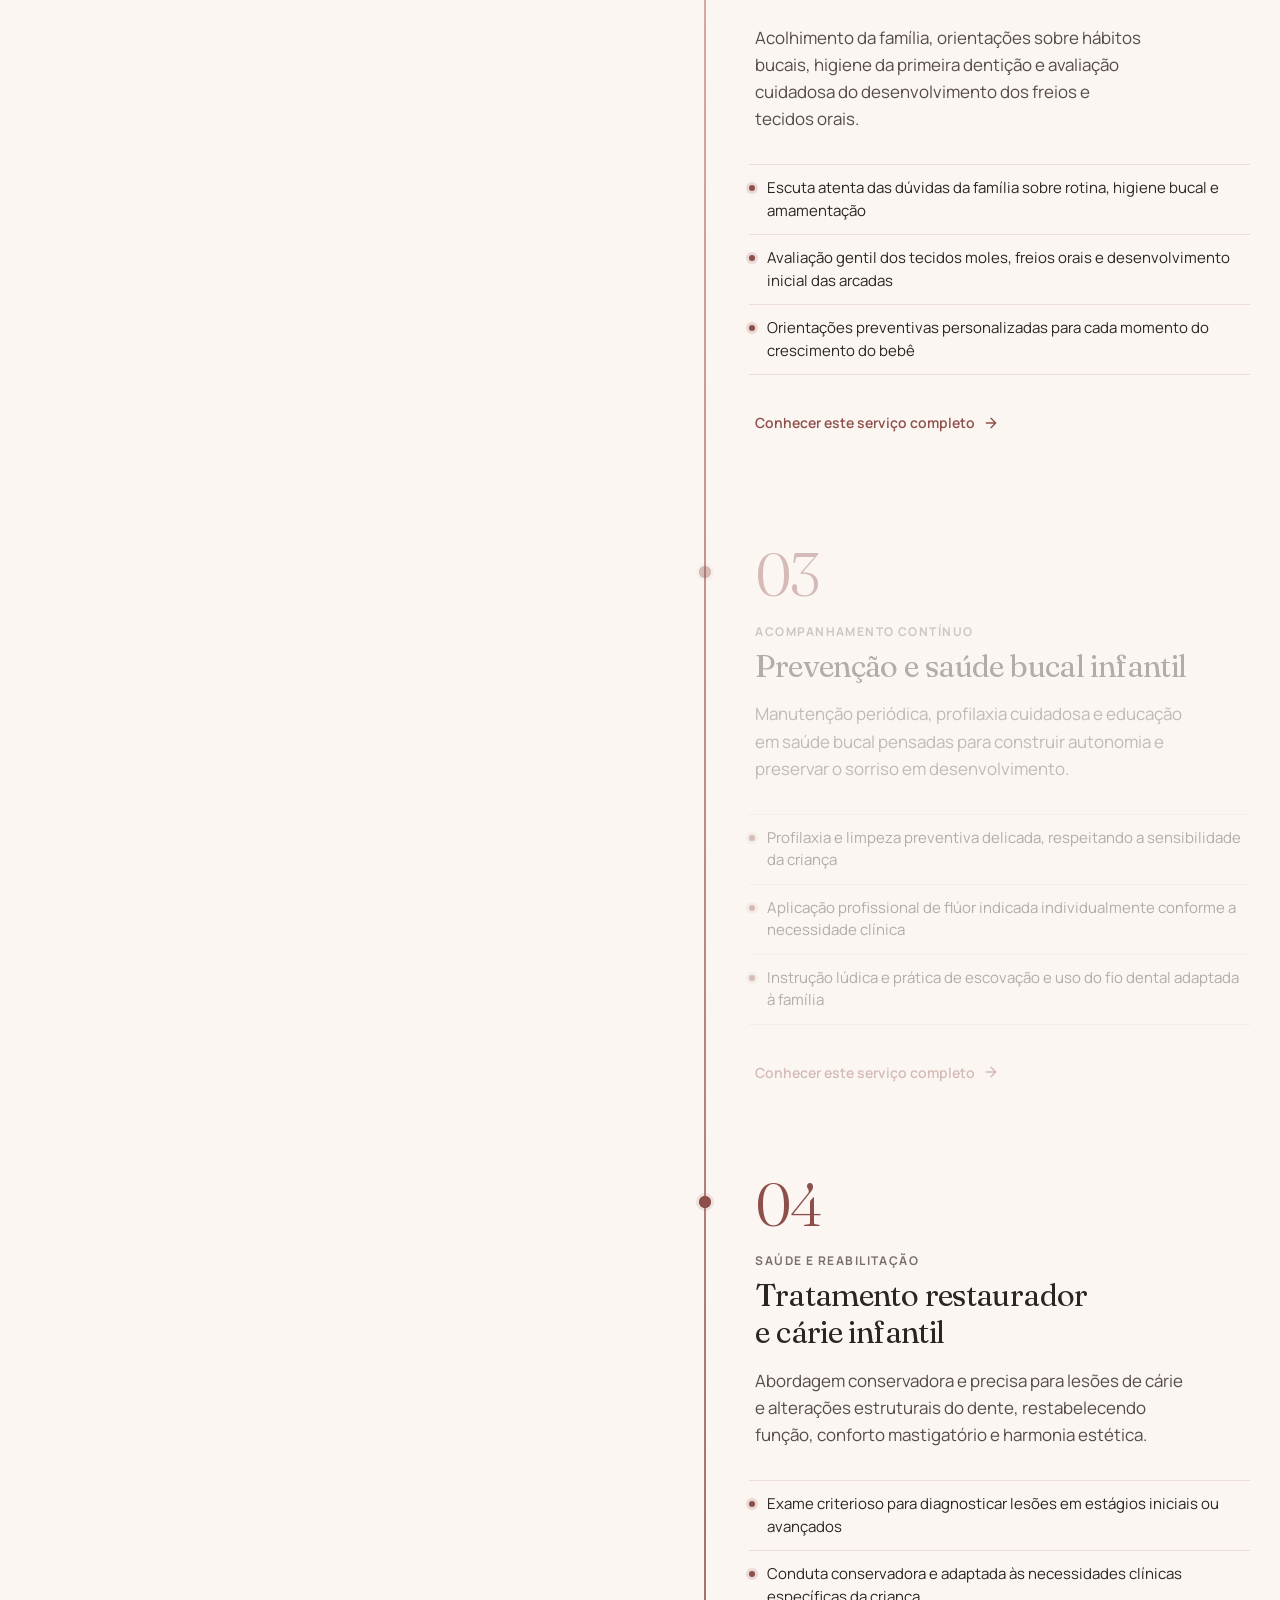
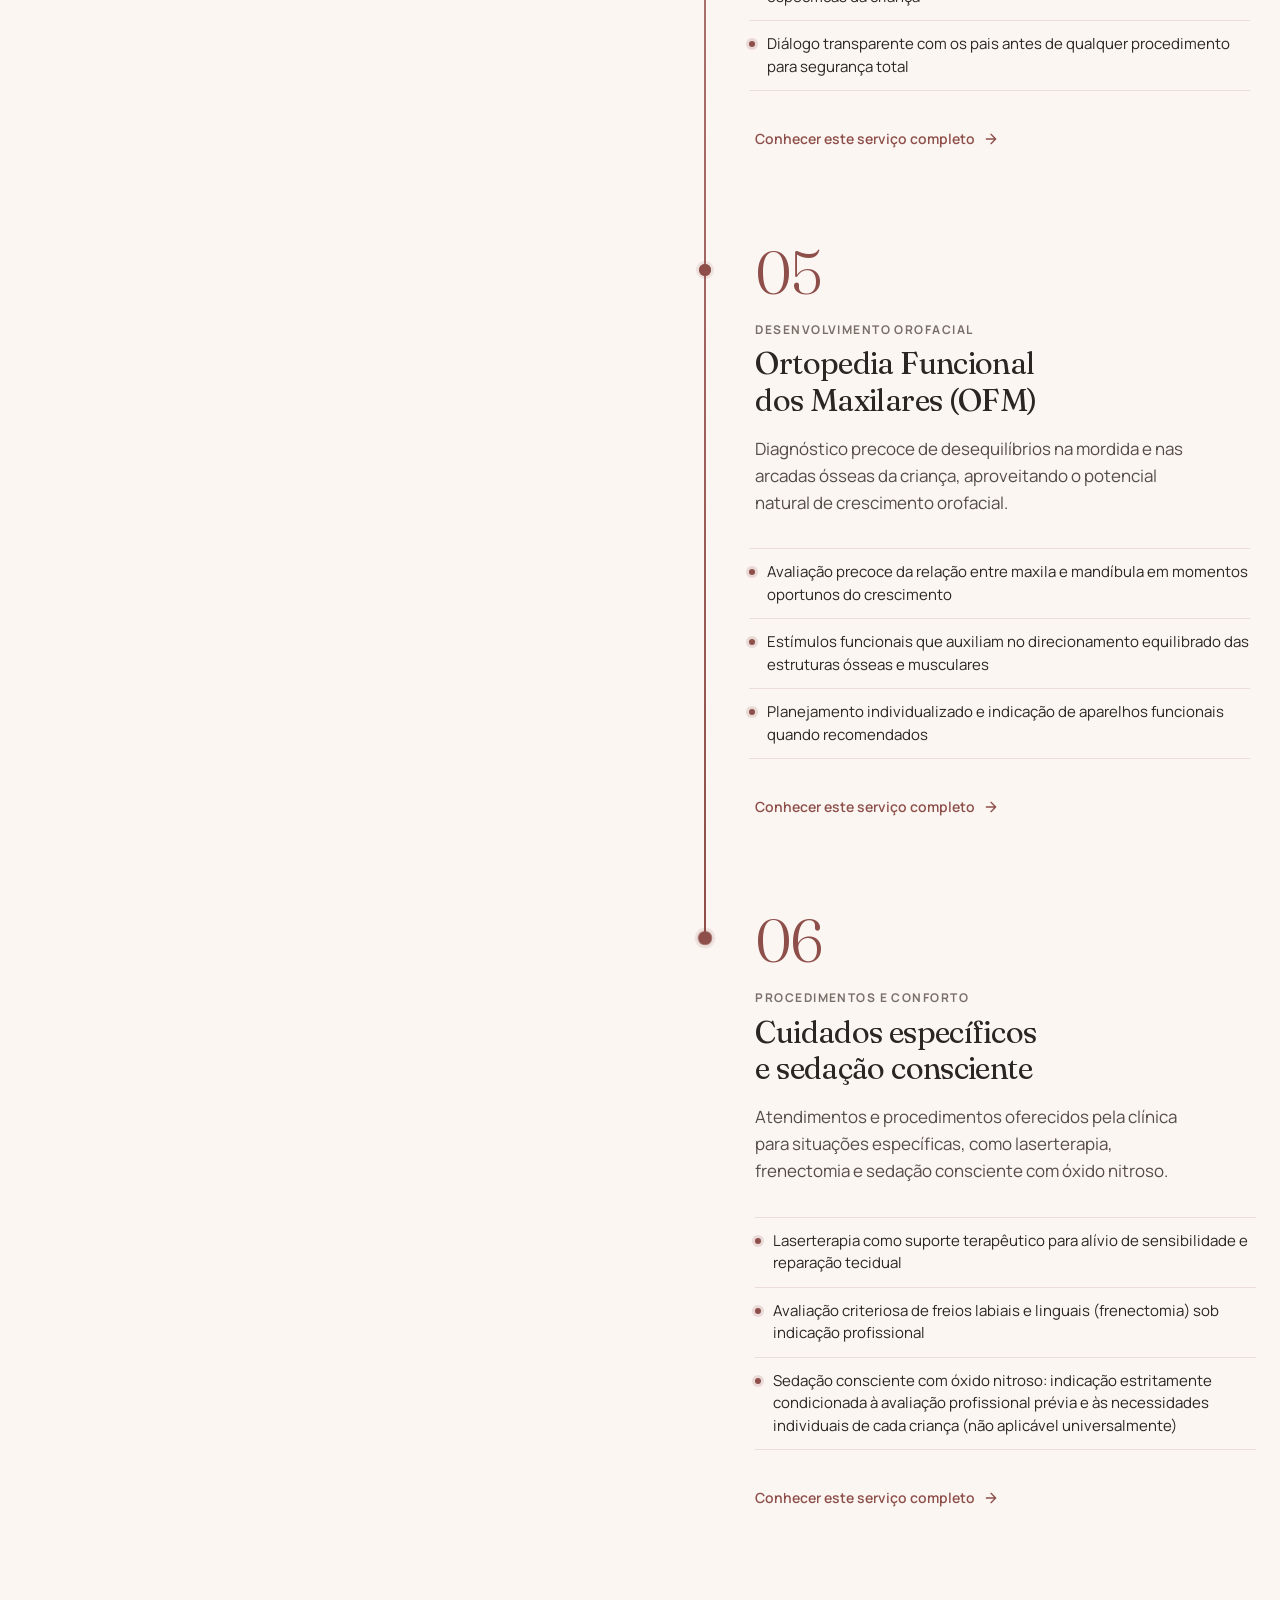
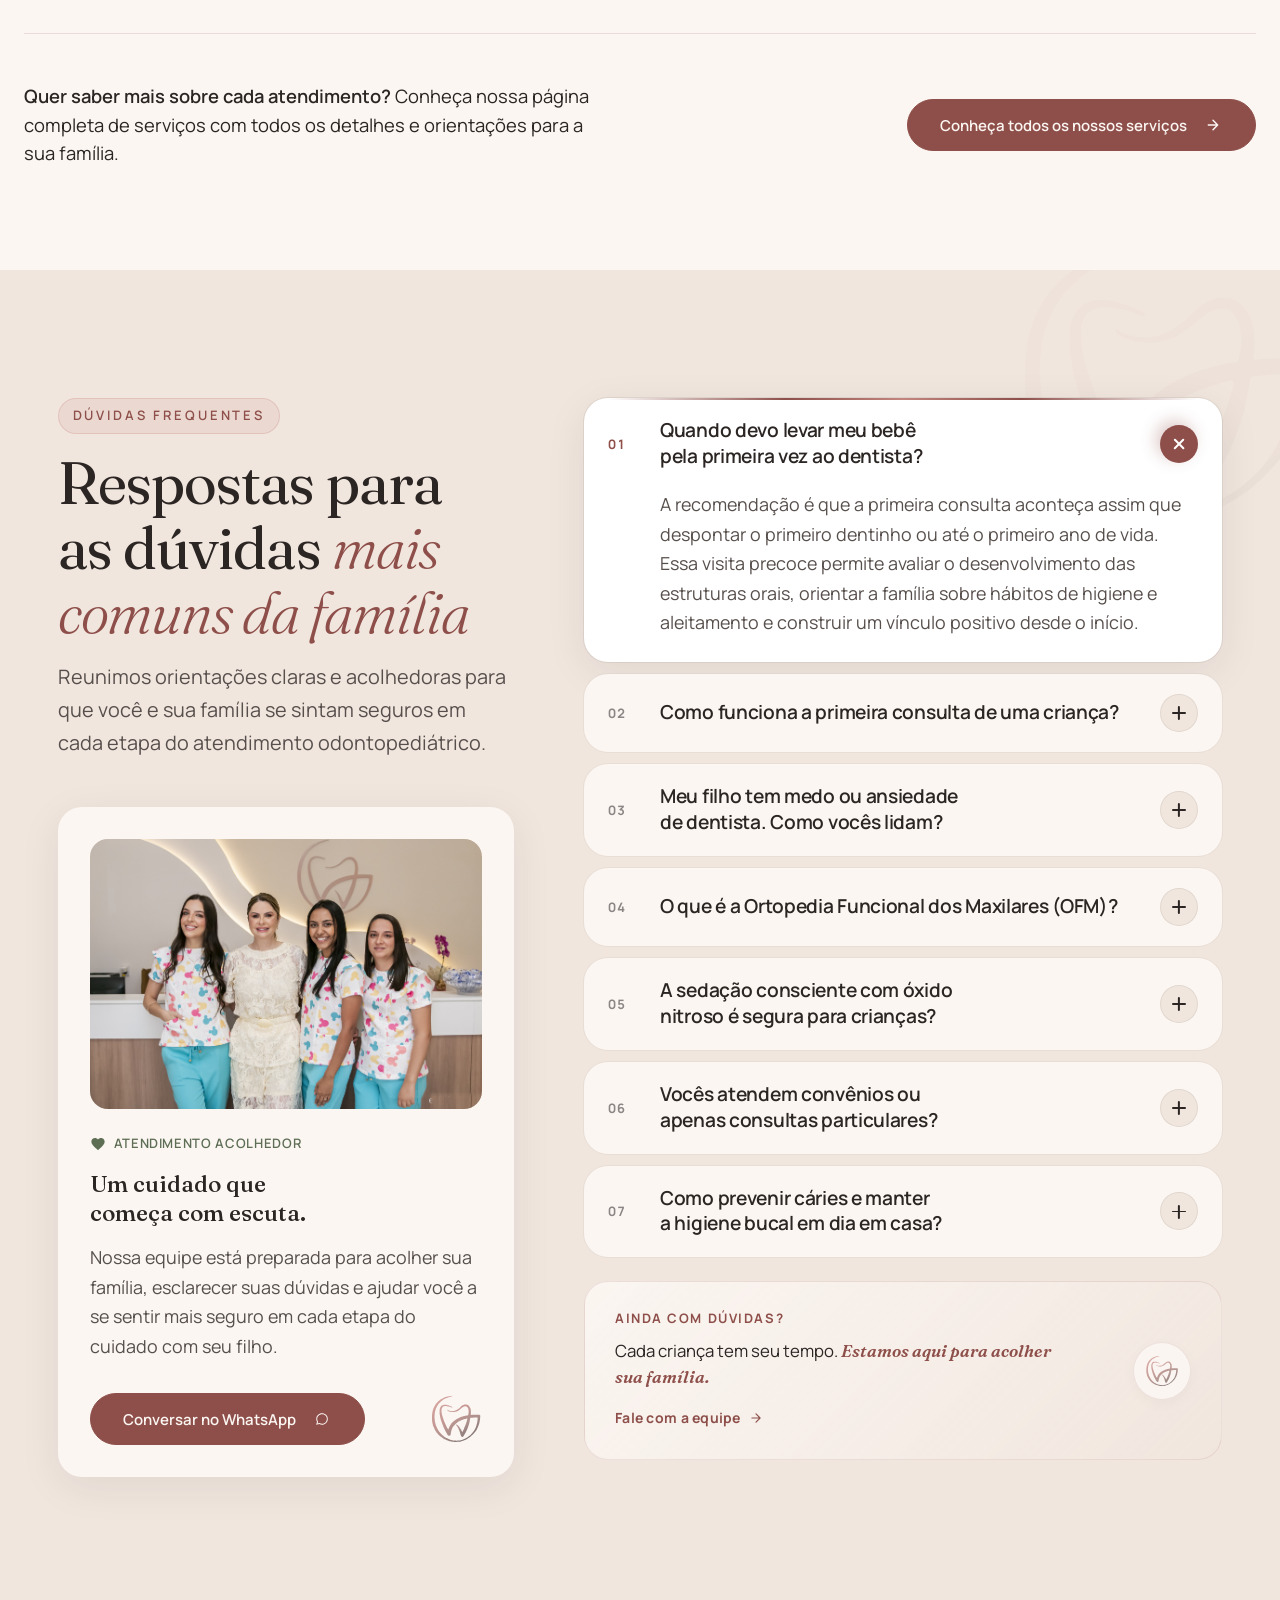
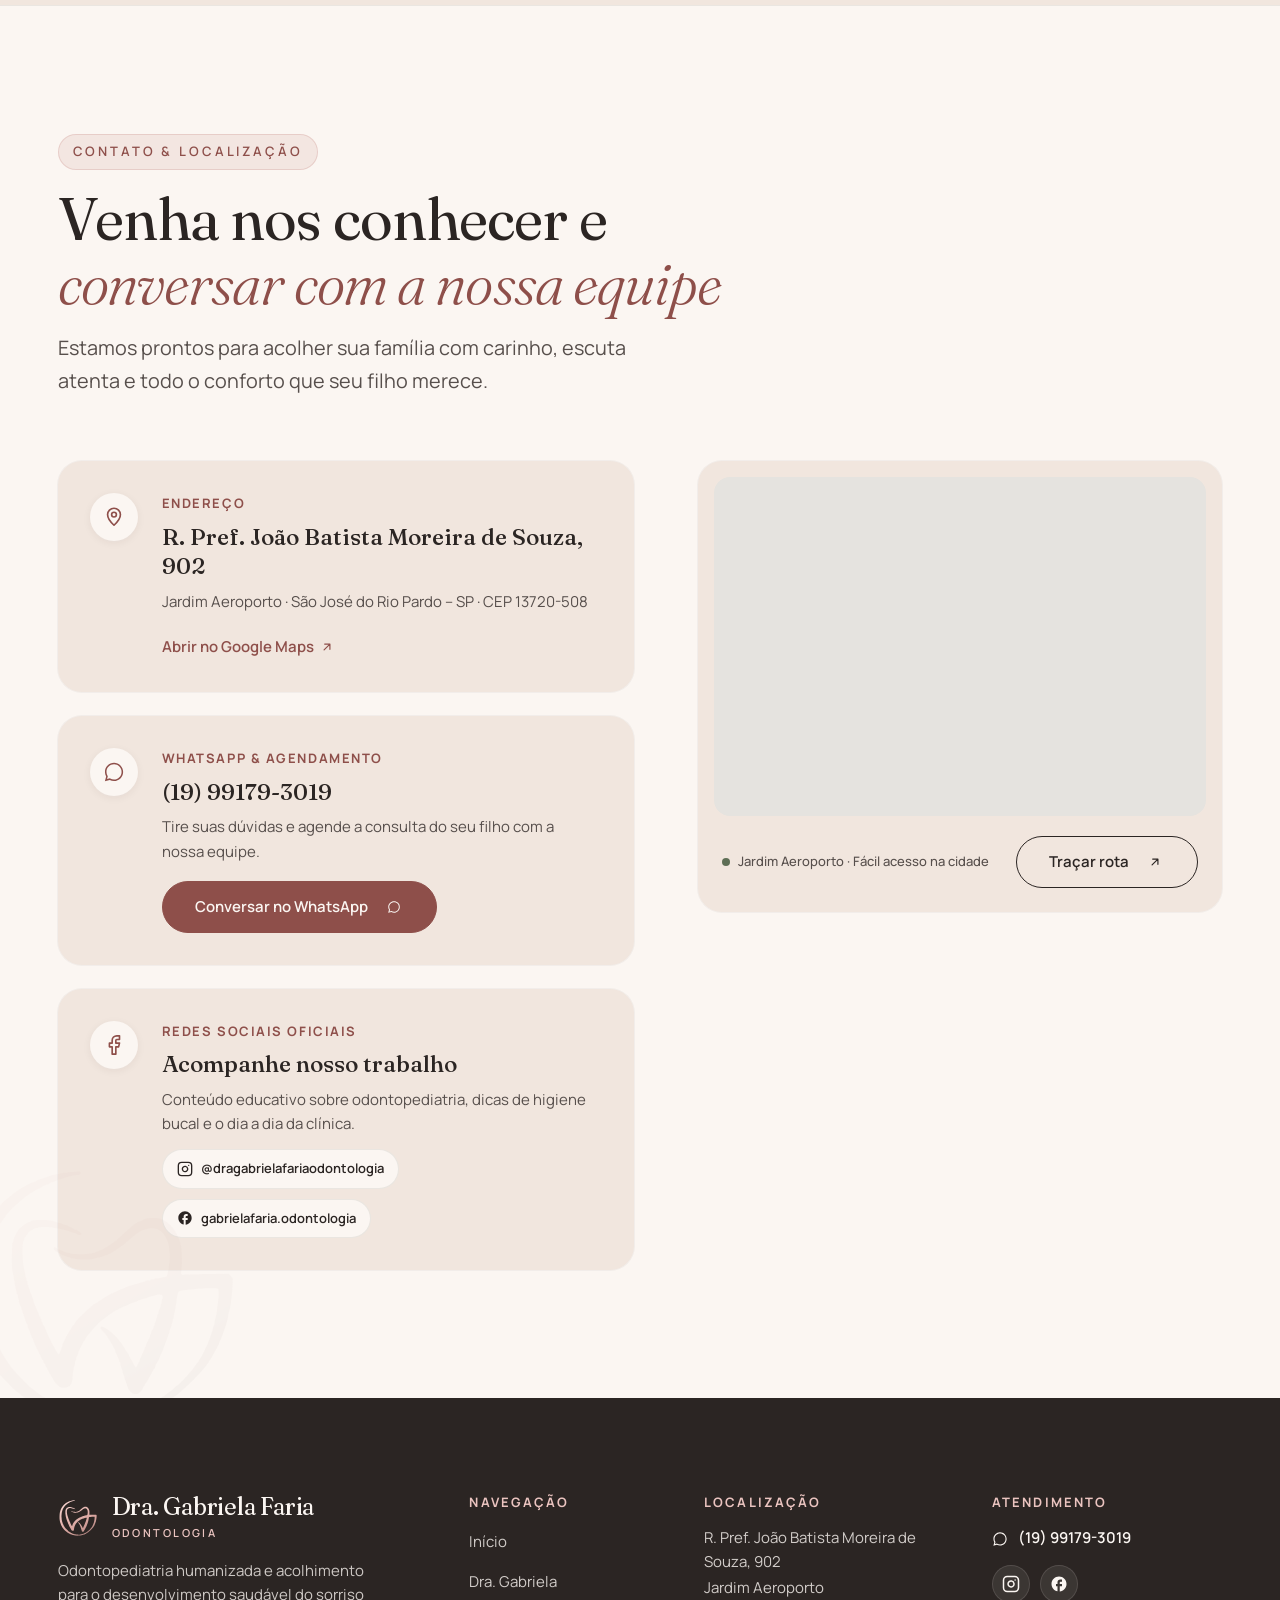
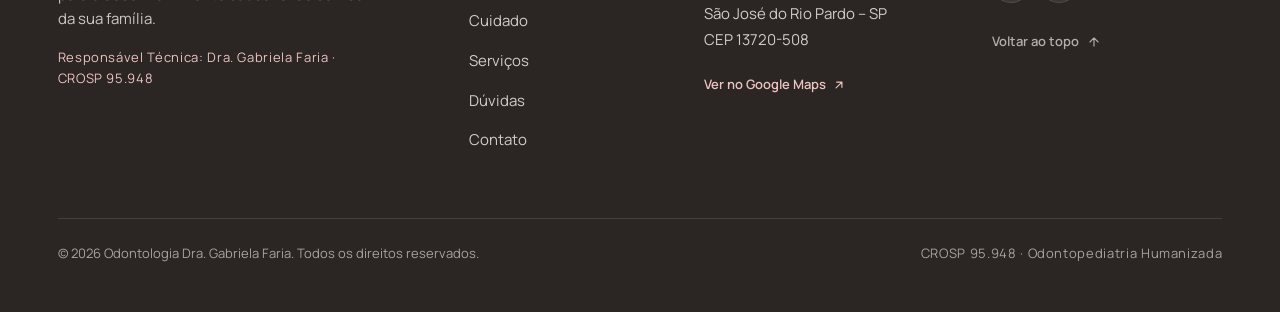
==== commit a39c47d0: "style(header): ajustar contraste com camada escura translúcida sutil no topo" ====
--- a/index.html
+++ b/index.html
@@ -169,7 +169,7 @@
     <link rel="stylesheet" href="./css/tokens.css" />
     <link rel="stylesheet" href="./css/fonts.css" />
     <link rel="stylesheet" href="./css/base.css" />
-    <link rel="stylesheet" href="./css/components.css?v=17" />
+    <link rel="stylesheet" href="./css/components.css?v=18" />
     <link rel="stylesheet" href="./css/motion.css" />
     <link rel="stylesheet" href="./css/servicos.css" />
 
--- a/css/components.css
+++ b/css/components.css
@@ -16,8 +16,8 @@
   right: 0;
   z-index: var(--z-nav);
   padding-block: clamp(14px, 2.2vw, 22px);
-  /* Proteção sutil de degradê no topo para garantir legibilidade e profundidade */
-  background: linear-gradient(180deg, rgba(30, 24, 22, 0.42) 0%, rgba(30, 24, 22, 0.16) 60%, transparent 100%);
+  /* Camada escura sutil e translúcida no topo para garantir contraste e legibilidade sobre a imagem (~20% opacidade) */
+  background: linear-gradient(180deg, rgba(30, 24, 22, 0.26) 0%, rgba(30, 24, 22, 0.21) 65%, rgba(30, 24, 22, 0.12) 100%);
   border-bottom: 1px solid transparent;
   box-shadow: 0 4px 20px transparent;
   -webkit-backdrop-filter: blur(0px);
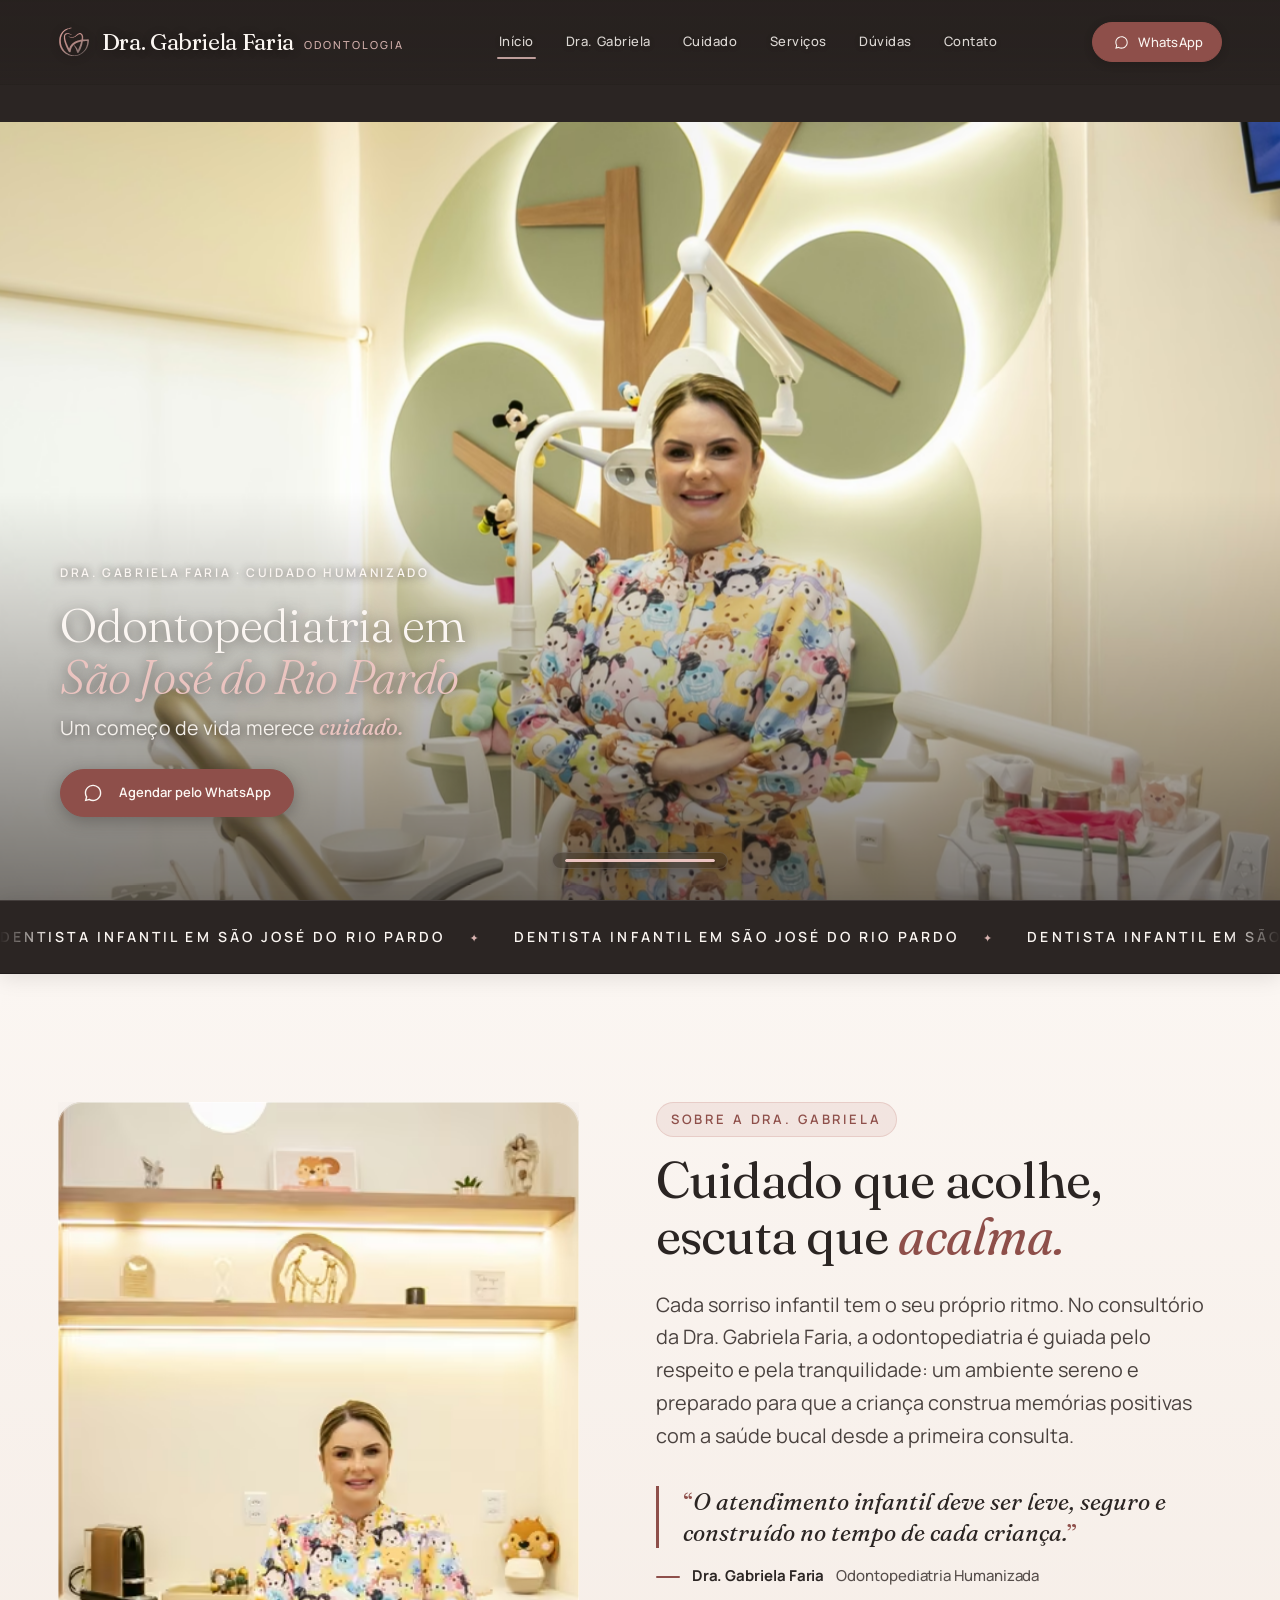
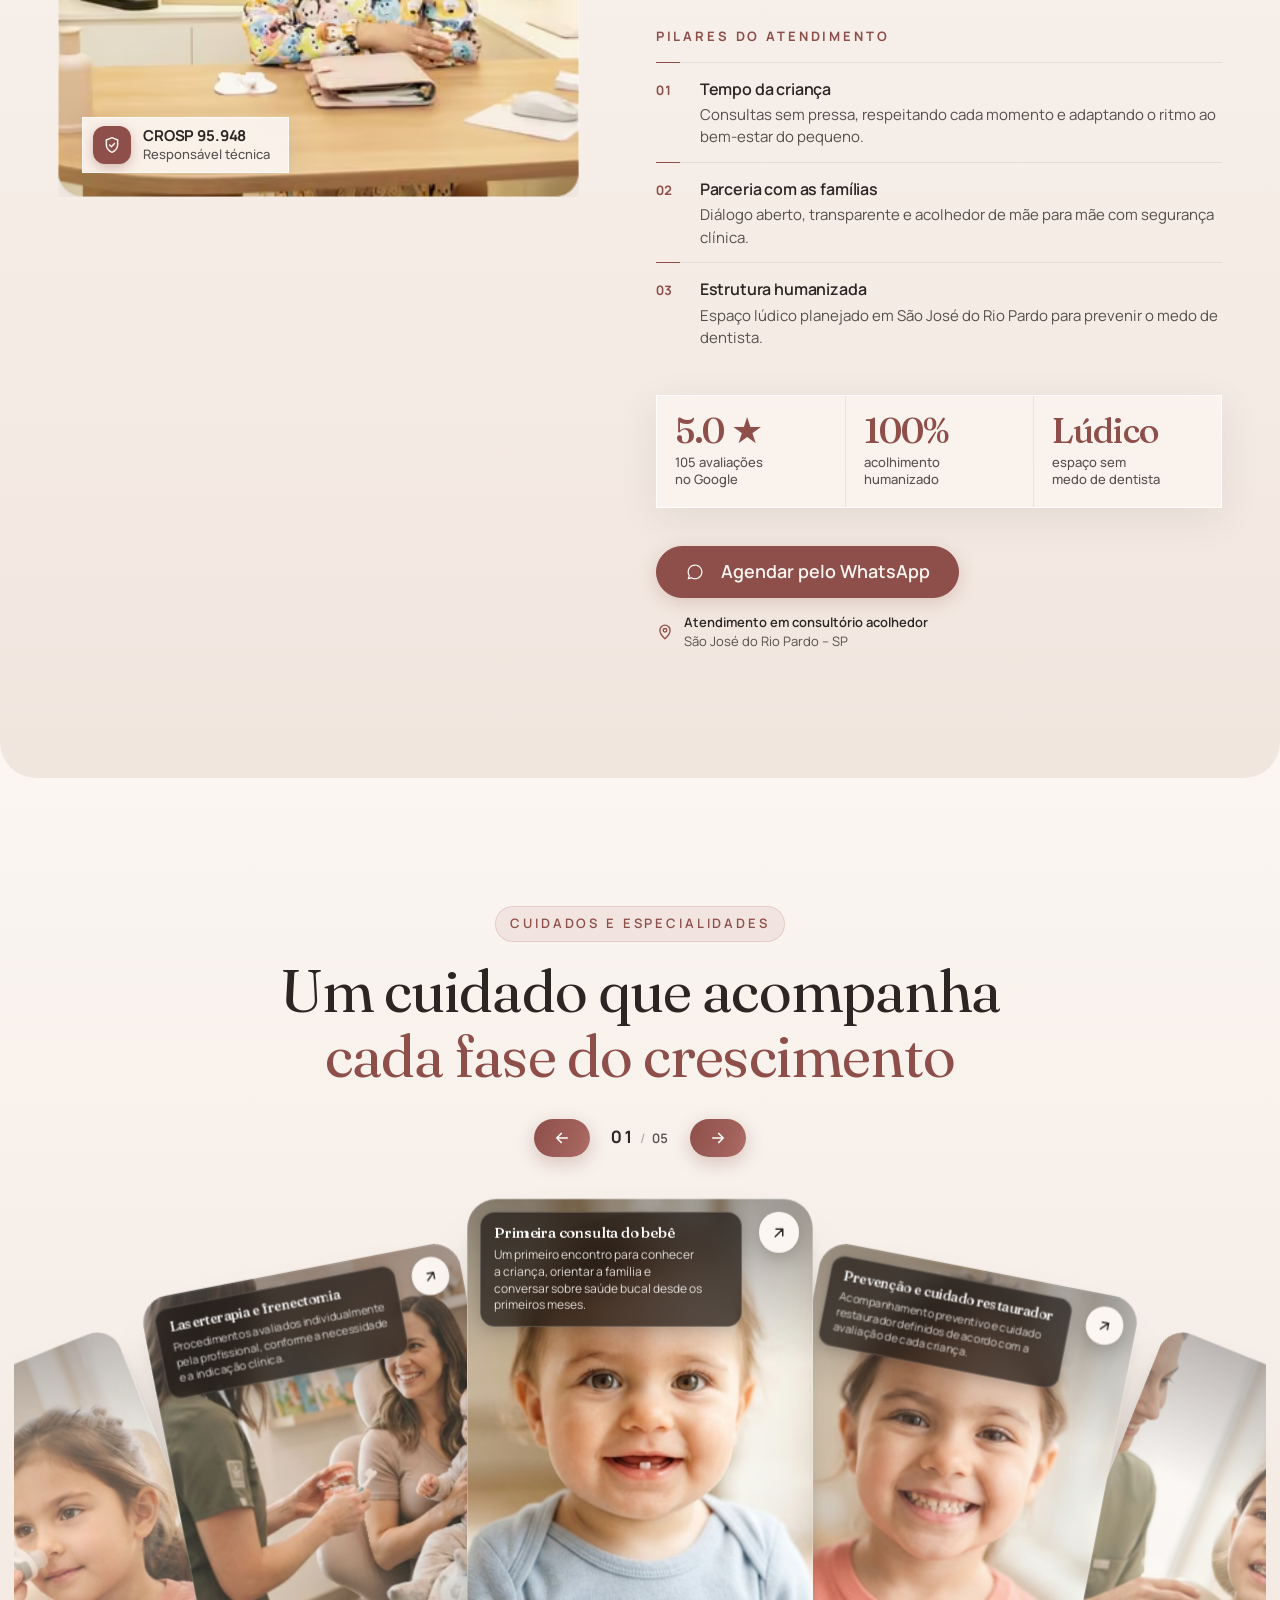
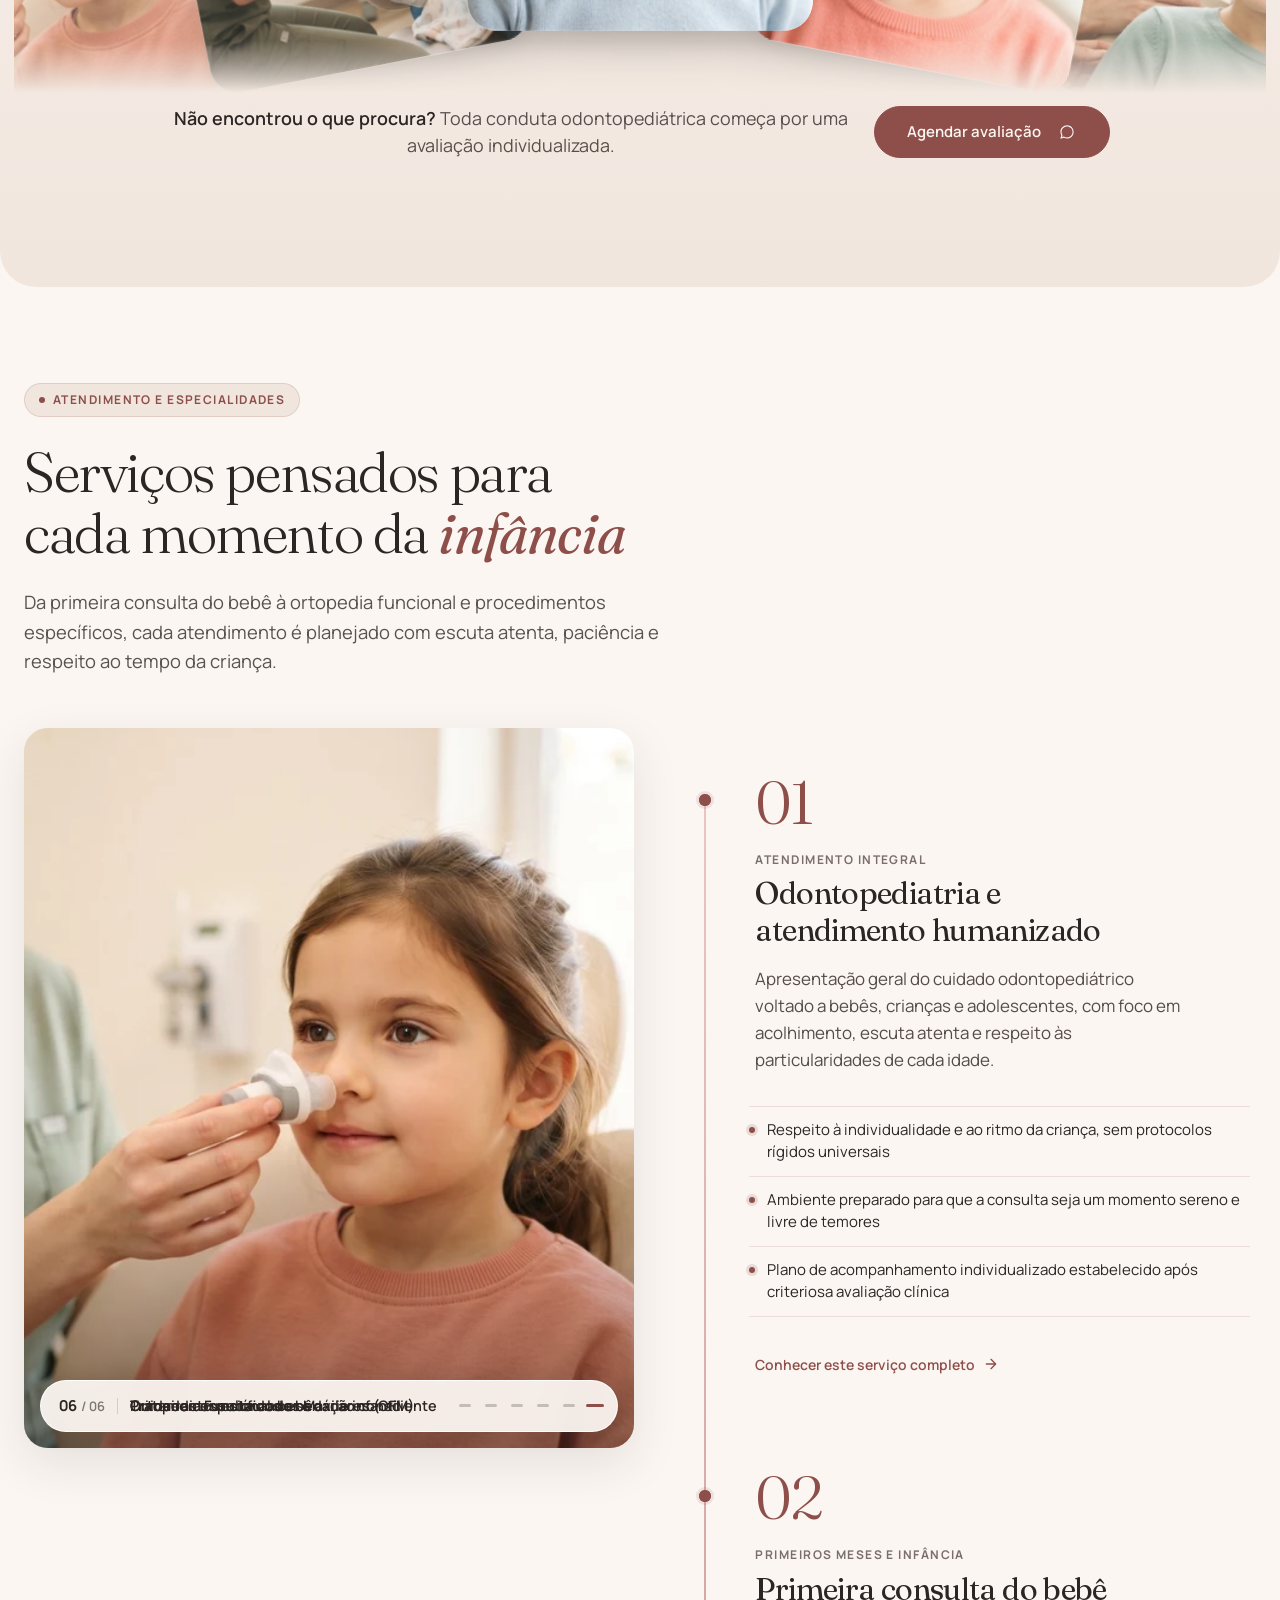
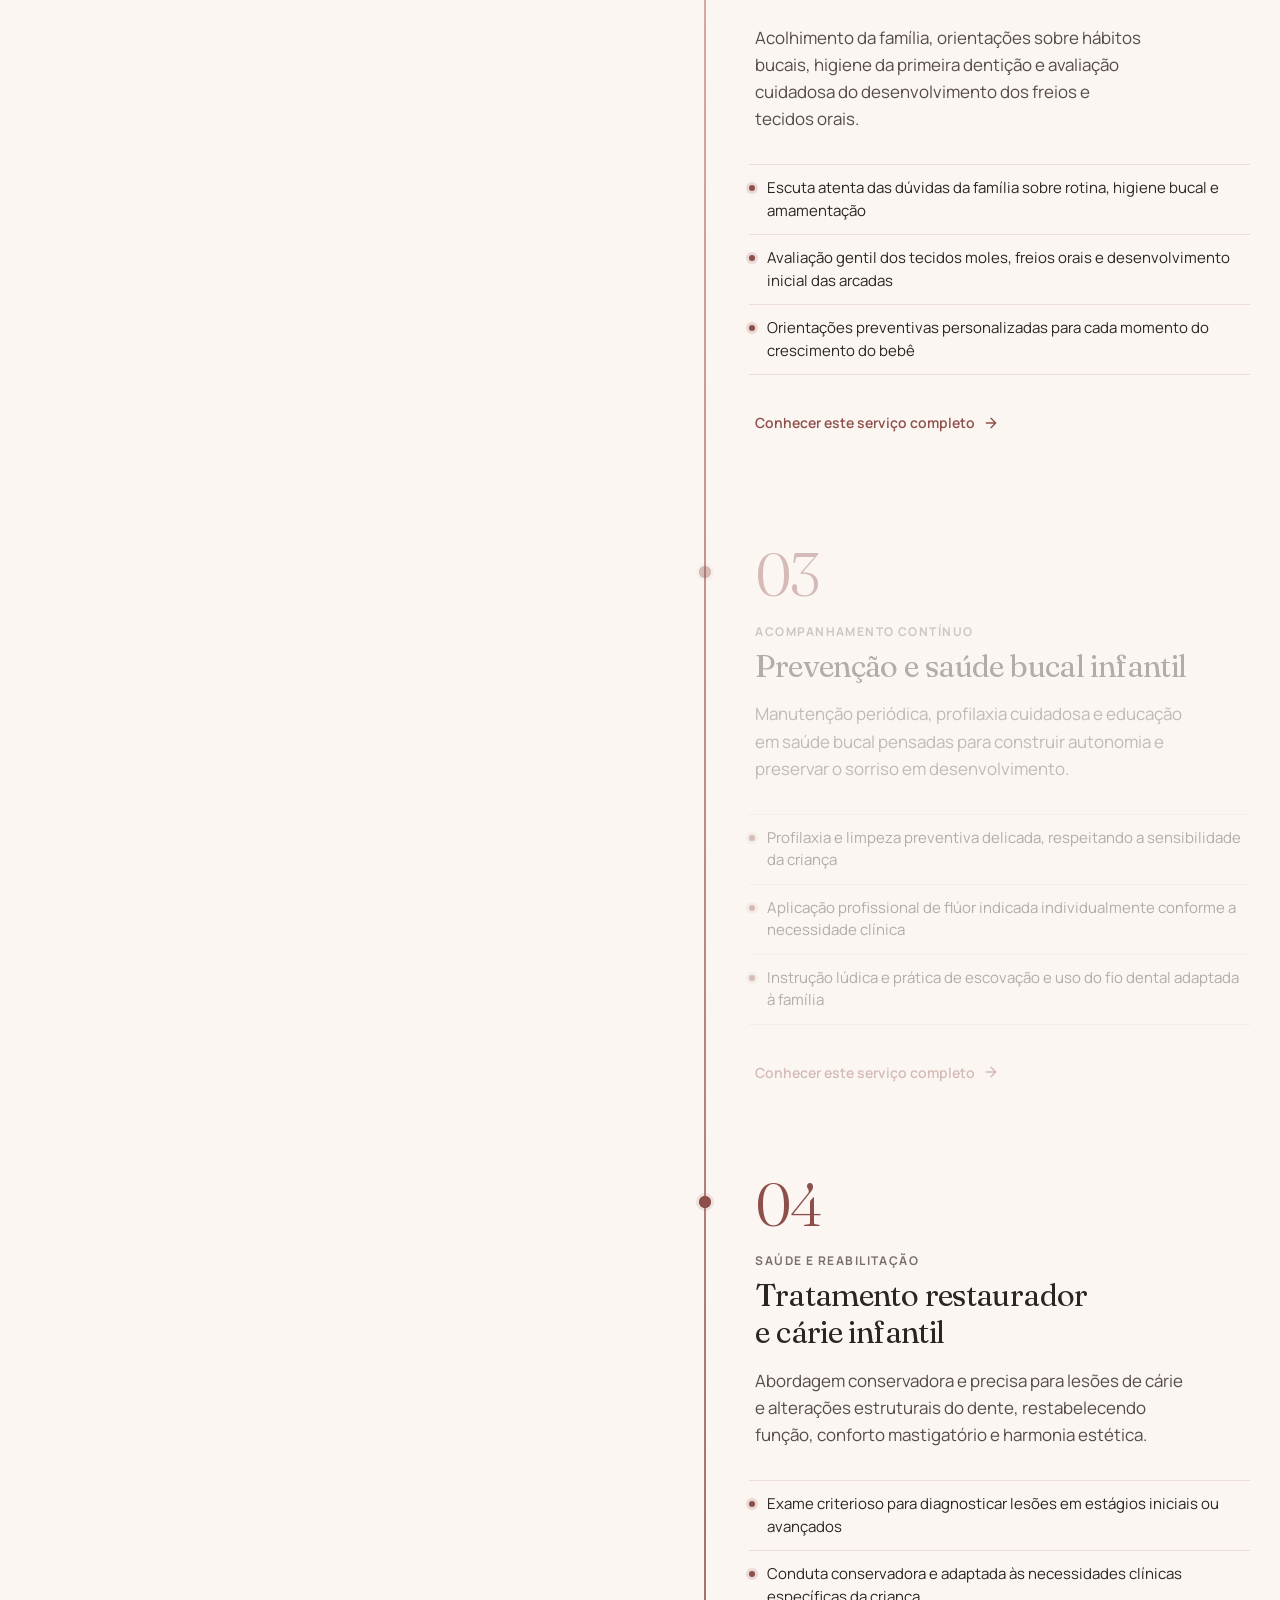
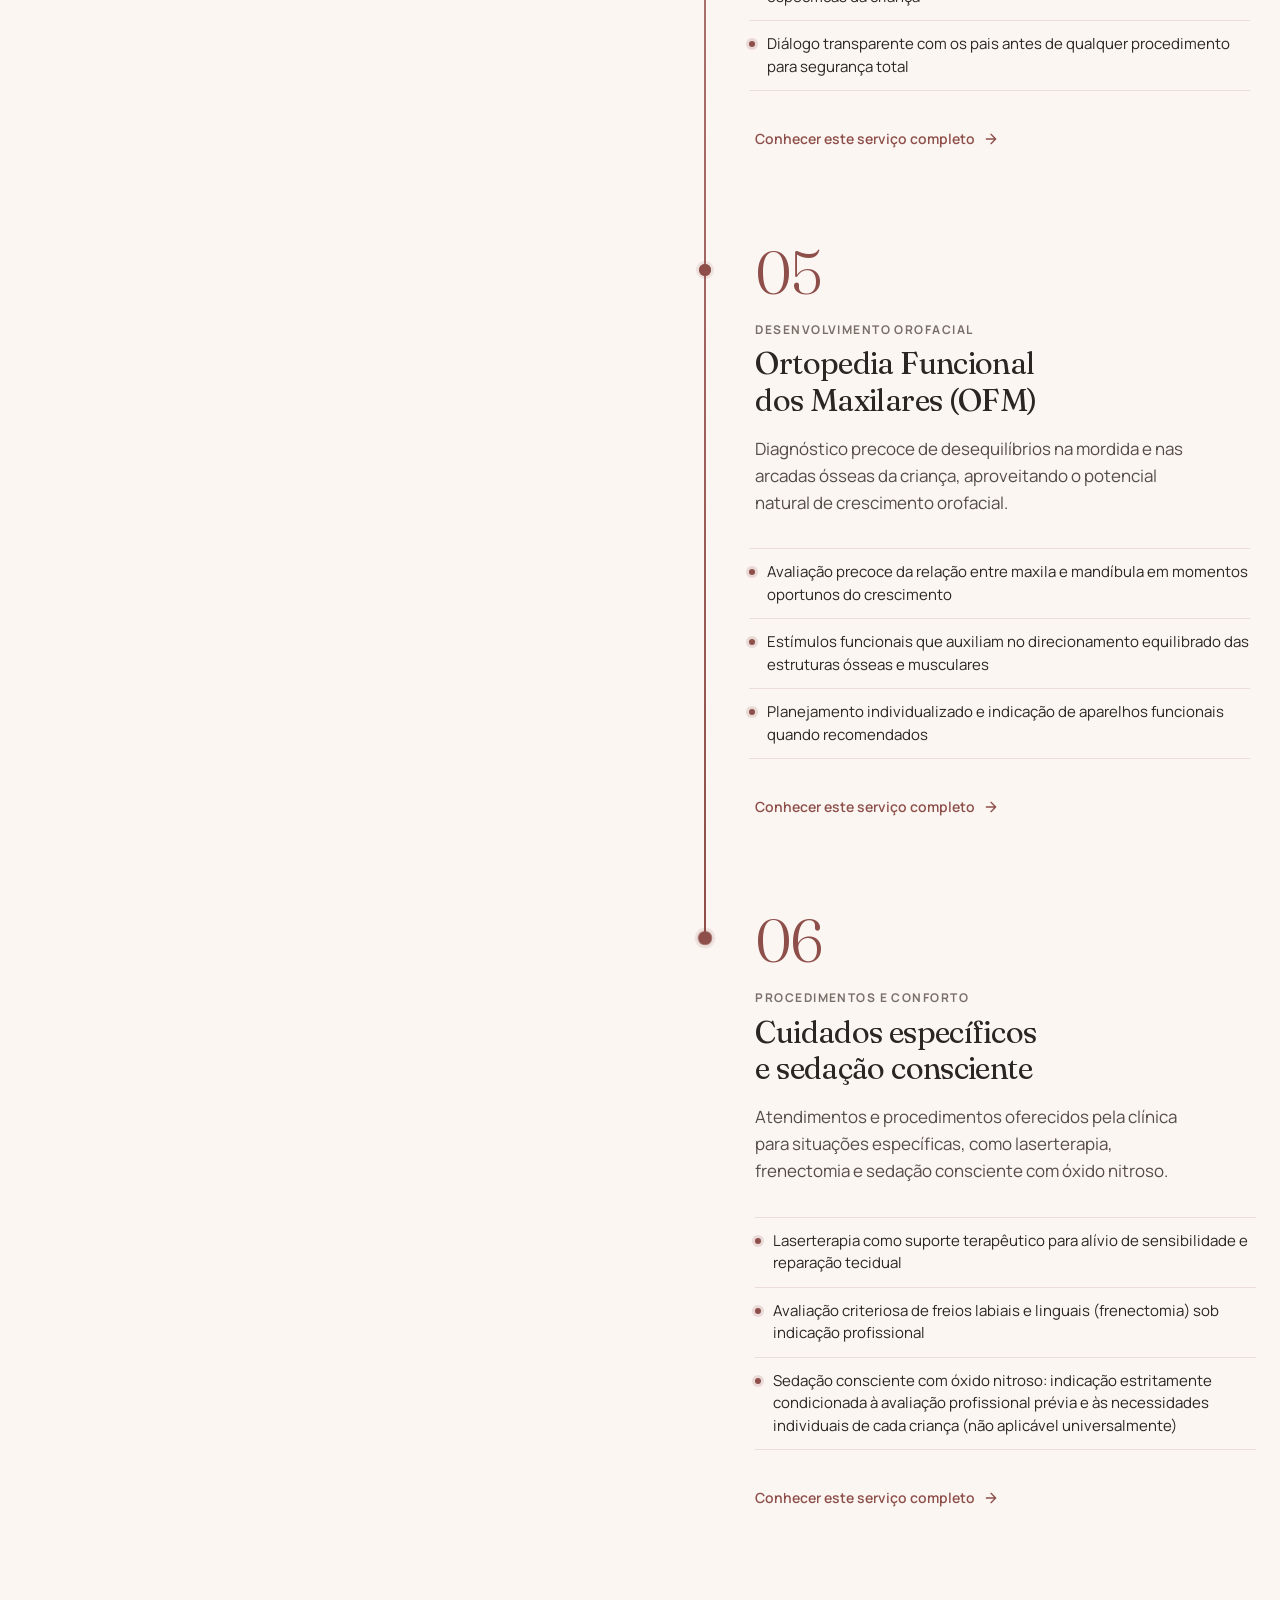
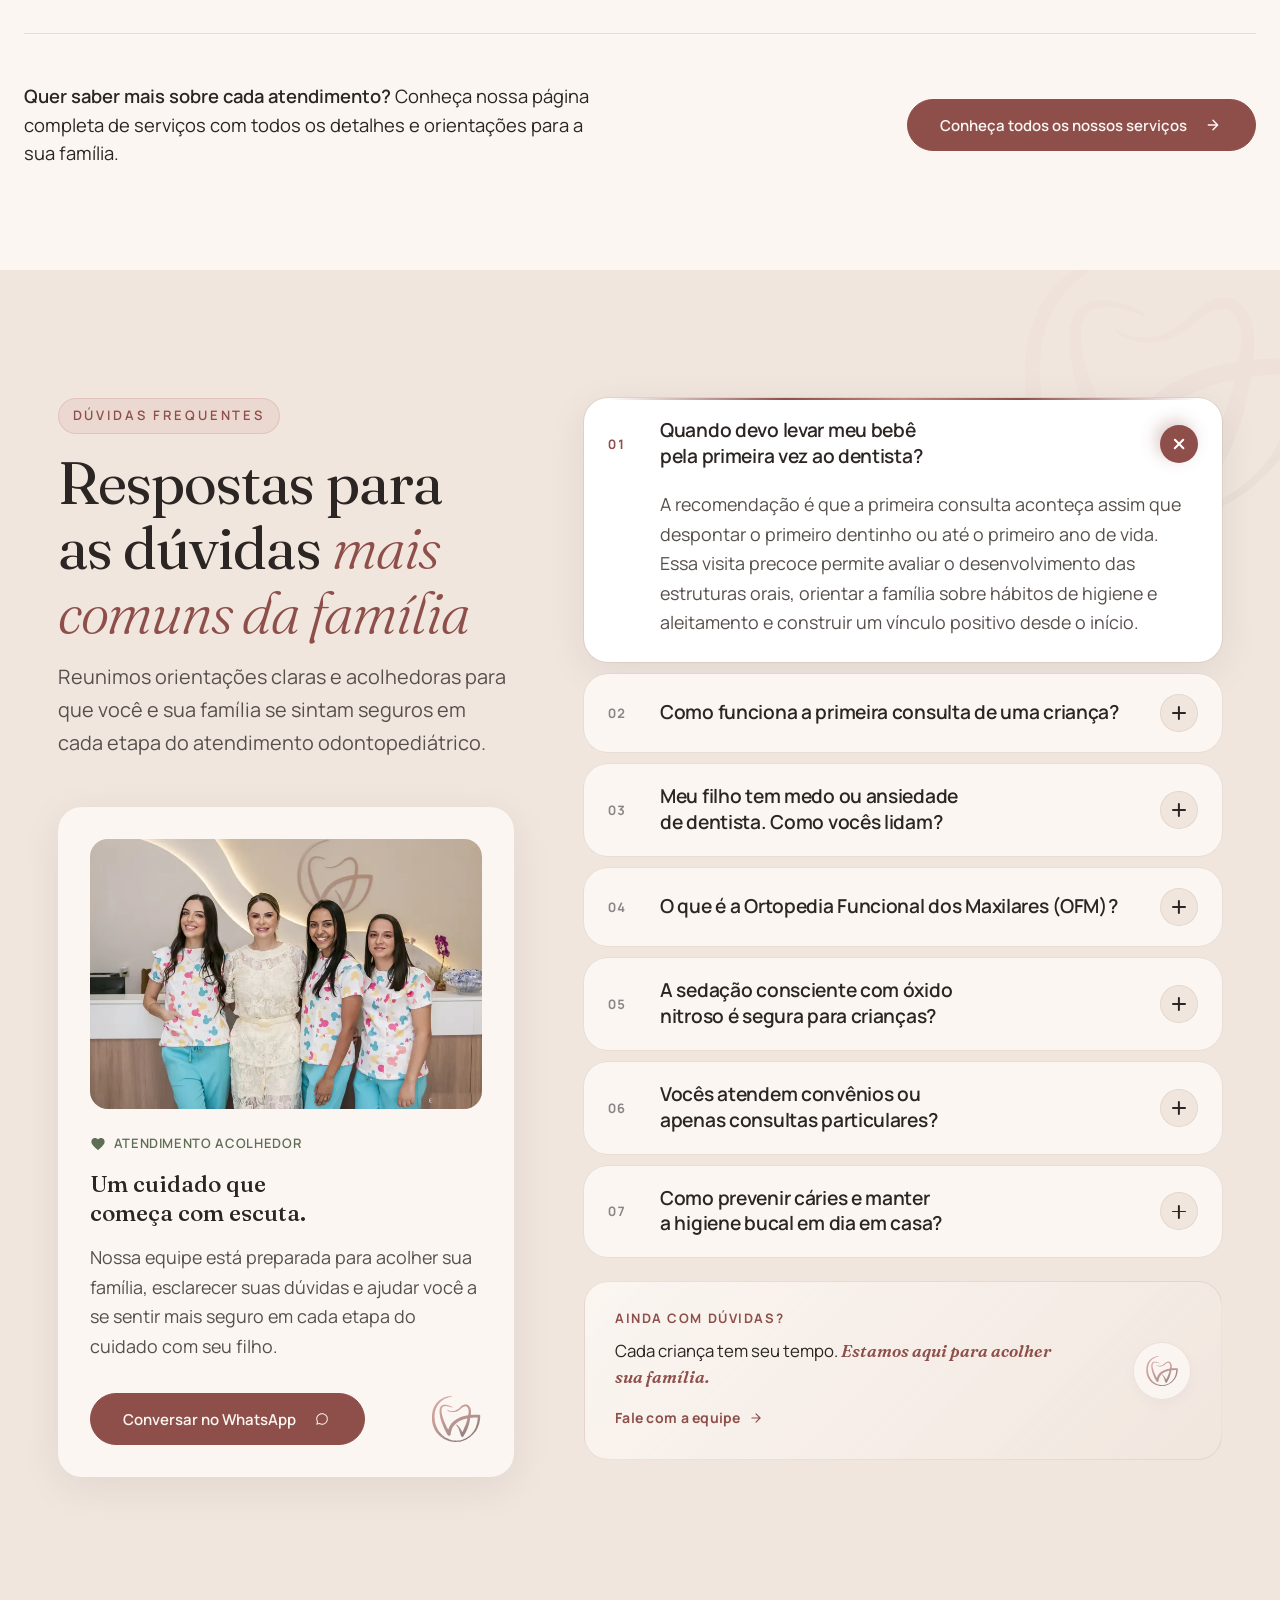
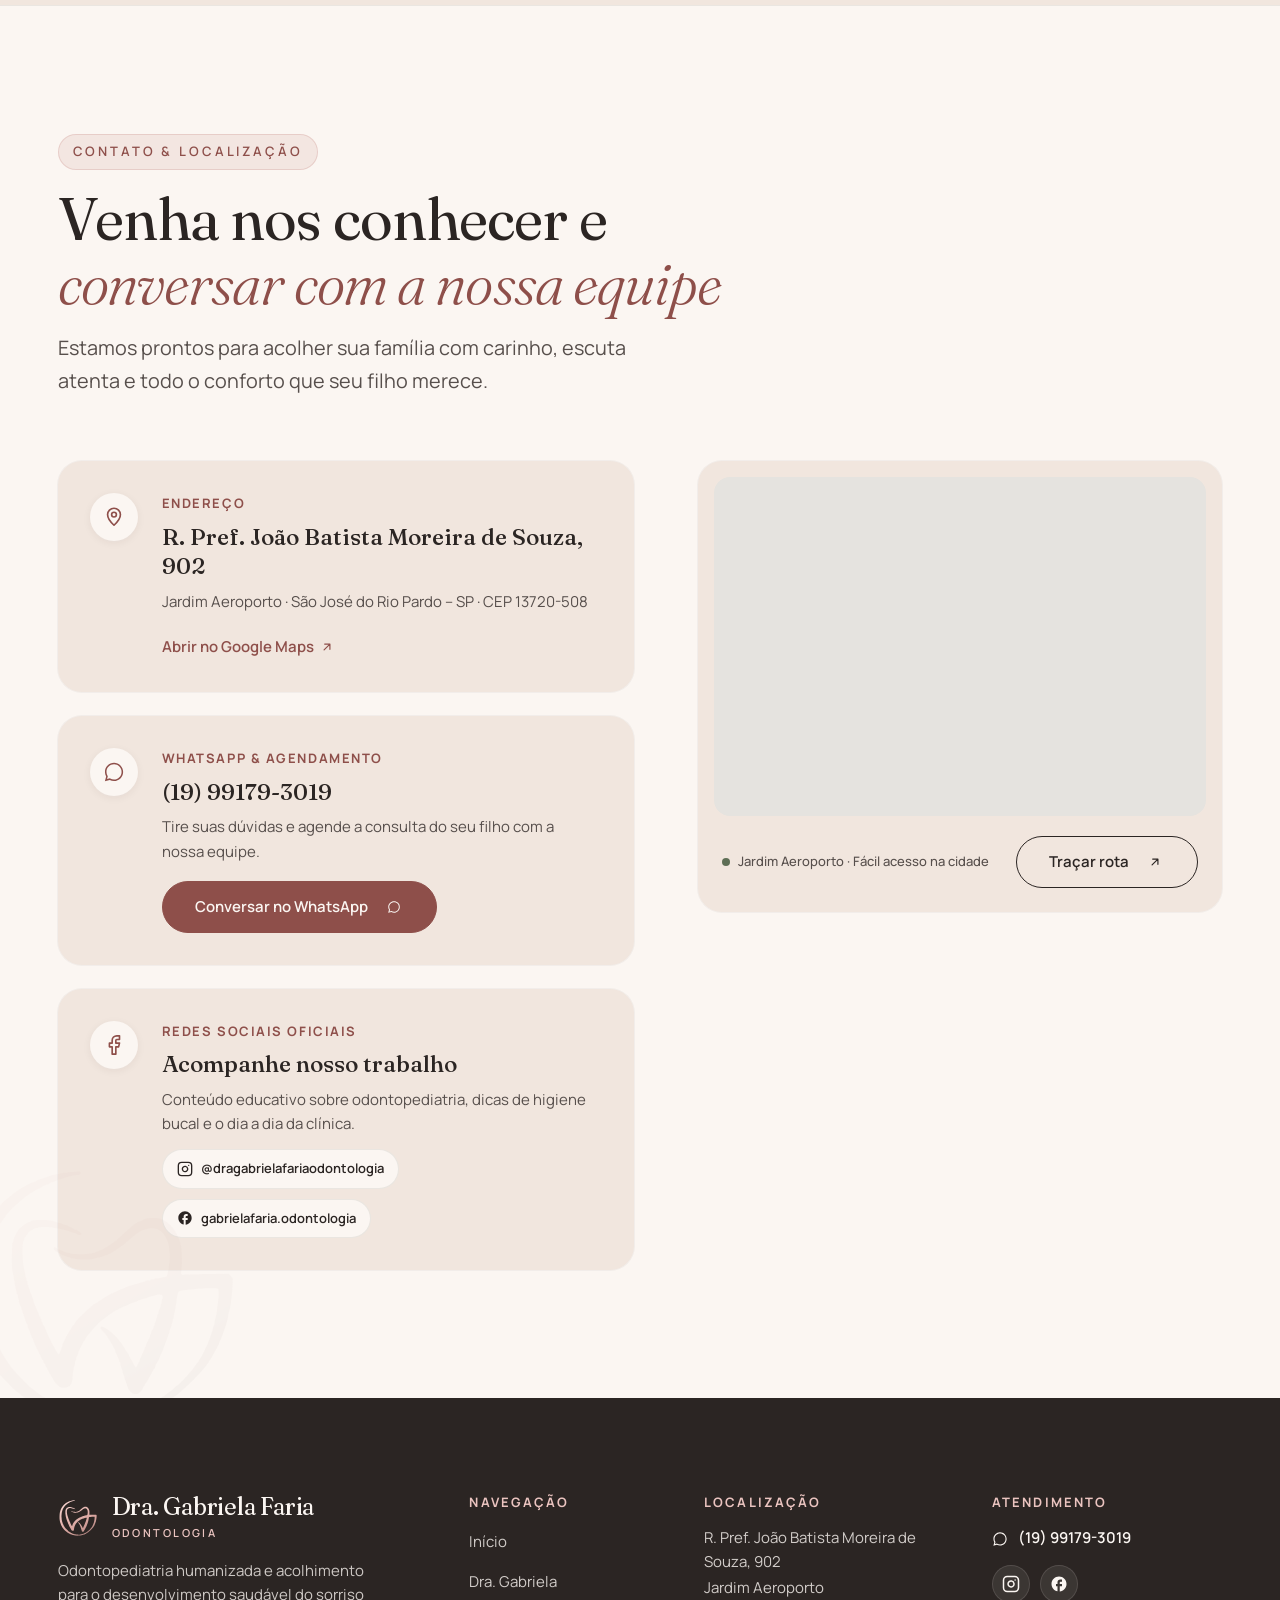
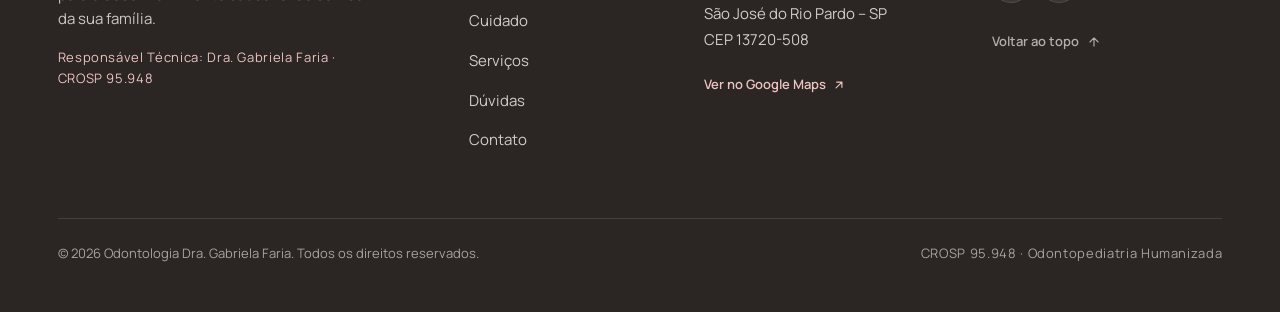
==== commit 355dd68e: "perf(img): trocar fotos JPG cruas (~2 MB cada) por AVIF/WebP responsivos - _MG_2758 (sobre), _MG_272" ====
--- a/index.html
+++ b/index.html
@@ -3,31 +3,34 @@
   <head>
     <meta charset="utf-8" />
     <meta name="viewport" content="width=device-width, initial-scale=1, viewport-fit=cover" />
-    <title>Odontologia Dra. Gabriela Faria · Odontopediatria Humanizada em São José do Rio Pardo</title>
+    <title>Odontopediatra em São José do Rio Pardo · Dra. Gabriela Faria</title>
     <meta
       name="description"
       content="Clínica de odontopediatria humanizada em São José do Rio Pardo. Primeira consulta do bebê, sedação consciente com óxido nitroso e ortopedia funcional dos maxilares."
     />
     <meta name="theme-color" content="#2B2523" />
 
-    <!-- Metadados Canônicos e Redes Sociais
-         [PENDENTE DE DEFINIÇÃO DO DOMÍNIO OFICIAL]:
-         Substituir o caminho canônico relativo '/' pela URL absoluta (ex: https://dragabrielafaria.com.br/) após publicação. -->
-    <link rel="canonical" href="/" />
+    <!-- Metadados Canônicos e Redes Sociais -->
+    <meta name="robots" content="index, follow, max-image-preview:large" />
+    <link rel="canonical" href="https://dragabrielafariaodonto.com.br/" />
+    <link rel="alternate" hreflang="pt-BR" href="https://dragabrielafariaodonto.com.br/" />
     <meta property="og:type" content="website" />
     <meta property="og:locale" content="pt_BR" />
     <meta property="og:site_name" content="Odontologia Dra. Gabriela Faria" />
     <meta property="og:title" content="Odontologia Dra. Gabriela Faria · Odontopediatria Humanizada em São José do Rio Pardo" />
     <meta property="og:description" content="Clínica de odontopediatria humanizada em São José do Rio Pardo. Primeira consulta do bebê, sedação consciente com óxido nitroso e ortopedia funcional dos maxilares." />
-    <meta property="og:url" content="/" />
-    <meta property="og:image" content="./assets/img/dra-gabriela-faria-dentista-infantil-sao-jose-do-rio-pardo-hero-01-1280.webp" />
+    <meta property="og:url" content="https://dragabrielafariaodonto.com.br/" />
+    <meta property="og:image" content="https://dragabrielafariaodonto.com.br/assets/img/og-dra-gabriela-faria-odontopediatria-sao-jose-do-rio-pardo.jpg" />
+    <meta property="og:image:type" content="image/jpeg" />
+    <meta property="og:image:width" content="1200" />
+    <meta property="og:image:height" content="630" />
     <meta property="og:image:alt" content="Dra. Gabriela Faria em sua clínica odontológica infantil em São José do Rio Pardo" />
 
     <!-- Twitter Cards -->
     <meta name="twitter:card" content="summary_large_image" />
     <meta name="twitter:title" content="Odontologia Dra. Gabriela Faria · Odontopediatria Humanizada em São José do Rio Pardo" />
     <meta name="twitter:description" content="Clínica de odontopediatria humanizada em São José do Rio Pardo. Primeira consulta do bebê, sedação consciente com óxido nitroso e ortopedia funcional dos maxilares." />
-    <meta name="twitter:image" content="./assets/img/dra-gabriela-faria-dentista-infantil-sao-jose-do-rio-pardo-hero-01-1280.webp" />
+    <meta name="twitter:image" content="https://dragabrielafariaodonto.com.br/assets/img/og-dra-gabriela-faria-odontopediatria-sao-jose-do-rio-pardo.jpg" />
     <meta name="twitter:image:alt" content="Dra. Gabriela Faria em sua clínica odontológica infantil em São José do Rio Pardo" />
 
     <!-- Favicon e Ícones de Dispositivo a partir da Logo Oficial -->
@@ -45,14 +48,19 @@
       "@graph": [
         {
           "@type": "Dentist",
-          "@id": "#clinica",
+          "@id": "https://dragabrielafariaodonto.com.br/#clinica",
+          "url": "https://dragabrielafariaodonto.com.br/",
           "name": "Odontologia Dra. Gabriela Faria",
           "description": "Clínica de odontopediatria humanizada em São José do Rio Pardo. Primeira consulta do bebê, sedação consciente com óxido nitroso e ortopedia funcional dos maxilares.",
           "telephone": "+55-19-99179-3019",
-          "image": "./assets/img/_MG_2758.jpg",
+          "image": "https://dragabrielafariaodonto.com.br/assets/img/dra-gabriela-faria-odontopediatra-consultorio-sao-jose-do-rio-pardo-1920.webp",
+          "logo": "https://dragabrielafariaodonto.com.br/assets/logo/logo-principal.svg",
+          "hasMap": "https://www.google.com/maps/search/?api=1&query=R.+Pref.+Jo%C3%A3o+Batista+Moreira+de+Souza%2C+902+-+Jardim+Aeroporto%2C+S%C3%A3o+Jos%C3%A9+do+Rio+Pardo+-+SP%2C+13720-508",
+          "areaServed": { "@type": "City", "name": "São José do Rio Pardo" },
+          "knowsAbout": ["Odontopediatria", "Primeira consulta do bebê", "Sedação consciente com óxido nitroso", "Ortopedia Funcional dos Maxilares", "Prevenção de cárie infantil"],
           "address": {
             "@type": "PostalAddress",
-            "streetAddress": "R. Pref. João Batista Moreira de Souza, 902",
+            "streetAddress": "R. Pref. João Batista Moreira de Souza, 902 - Jardim Aeroporto",
             "addressLocality": "São José do Rio Pardo",
             "addressRegion": "SP",
             "postalCode": "13720-508",
@@ -67,14 +75,23 @@
           ],
           "founder": {
             "@type": "Person",
+            "@id": "https://dragabrielafariaodonto.com.br/#dra-gabriela-faria",
             "name": "Dra. Gabriela Faria",
             "jobTitle": "Odontopediatra - Responsável Técnica",
             "identifier": "CROSP 95.948"
           }
         },
         {
+          "@type": "WebSite",
+          "@id": "https://dragabrielafariaodonto.com.br/#website",
+          "url": "https://dragabrielafariaodonto.com.br/",
+          "name": "Odontologia Dra. Gabriela Faria",
+          "inLanguage": "pt-BR",
+          "publisher": { "@id": "https://dragabrielafariaodonto.com.br/#clinica" }
+        },
+        {
           "@type": "FAQPage",
-          "@id": "#faq",
+          "@id": "https://dragabrielafariaodonto.com.br/#faq",
           "mainEntity": [
             {
               "@type": "Question",
@@ -202,7 +219,7 @@
           <a class="site-header__link is-active" href="/" aria-current="page">Início</a>
           <a class="site-header__link" href="#sobre">Dra. Gabriela</a>
           <a class="site-header__link" href="#cuidado">Cuidado</a>
-          <a class="site-header__link" href="servicos.html">Serviços</a>
+          <a class="site-header__link" href="/servicos">Serviços</a>
           <a class="site-header__link" href="#duvidas">Dúvidas</a>
           <a class="site-header__link" href="#contato">Contato</a>
         </nav>
@@ -499,12 +516,15 @@
               <div class="sobre-paralaxe">
                 <div class="sobre-camada">
                   <picture class="sobre-picture">
+                    <source type="image/avif" srcset="./assets/img/dra-gabriela-faria-odontopediatra-consultorio-sao-jose-do-rio-pardo-768.avif 768w, ./assets/img/dra-gabriela-faria-odontopediatra-consultorio-sao-jose-do-rio-pardo-1280.avif 1280w, ./assets/img/dra-gabriela-faria-odontopediatra-consultorio-sao-jose-do-rio-pardo-1920.avif 1920w" sizes="(min-width: 900px) 50vw, 100vw" />
                     <img
                       class="sobre-foto"
-                      src="./assets/img/_MG_2758.jpg"
+                      src="./assets/img/dra-gabriela-faria-odontopediatra-consultorio-sao-jose-do-rio-pardo-1280.webp"
+                      srcset="./assets/img/dra-gabriela-faria-odontopediatra-consultorio-sao-jose-do-rio-pardo-768.webp 768w, ./assets/img/dra-gabriela-faria-odontopediatra-consultorio-sao-jose-do-rio-pardo-1280.webp 1280w, ./assets/img/dra-gabriela-faria-odontopediatra-consultorio-sao-jose-do-rio-pardo-1920.webp 1920w"
+                      sizes="(min-width: 900px) 50vw, 100vw"
                       alt="Dra. Gabriela Faria sentada à mesa de atendimento em seu consultório acolhedor em São José do Rio Pardo"
-                      width="3834"
-                      height="2556"
+                      width="1920"
+                      height="1280"
                       loading="lazy"
                       decoding="async"
                     />
@@ -862,10 +882,12 @@
                   <!-- Quadro 0: Odontopediatria e atendimento humanizado -->
                   <figure class="jor-quadro is-ativo" data-i="0">
                     <img
-                      src="./assets/img/_MG_2727.jpg"
+                      src="./assets/img/dra-gabriela-faria-atendimento-odontopediatria-humanizado-1280.webp"
+                      srcset="./assets/img/dra-gabriela-faria-atendimento-odontopediatria-humanizado-768.webp 768w, ./assets/img/dra-gabriela-faria-atendimento-odontopediatria-humanizado-1280.webp 1280w, ./assets/img/dra-gabriela-faria-atendimento-odontopediatria-humanizado-1920.webp 1920w"
+                      sizes="(min-width: 900px) 50vw, 100vw"
                       alt=""
-                      width="3750"
-                      height="2500"
+                      width="1920"
+                      height="1280"
                       loading="lazy"
                       decoding="async"
                     />
@@ -898,10 +920,12 @@
                   <!-- Quadro 3: Tratamento restaurador e cárie infantil -->
                   <figure class="jor-quadro" data-i="3">
                     <img
-                      src="./assets/img/_MG_3213.jpg"
+                      src="./assets/img/consultorio-odontopediatria-atendimento-infantil-sao-jose-do-rio-pardo-1280.webp"
+                      srcset="./assets/img/consultorio-odontopediatria-atendimento-infantil-sao-jose-do-rio-pardo-768.webp 768w, ./assets/img/consultorio-odontopediatria-atendimento-infantil-sao-jose-do-rio-pardo-1280.webp 1280w, ./assets/img/consultorio-odontopediatria-atendimento-infantil-sao-jose-do-rio-pardo-1920.webp 1920w"
+                      sizes="(min-width: 900px) 50vw, 100vw"
                       alt=""
-                      width="3834"
-                      height="2556"
+                      width="1920"
+                      height="1280"
                       loading="lazy"
                       decoding="async"
                     />
@@ -991,10 +1015,12 @@
                 <li class="jor-passo is-ativo is-feito" id="servico-home-1">
                   <figure class="jor-passo__midia">
                     <img
-                      src="./assets/img/_MG_2727.jpg"
+                      src="./assets/img/dra-gabriela-faria-atendimento-odontopediatria-humanizado-1280.webp"
+                      srcset="./assets/img/dra-gabriela-faria-atendimento-odontopediatria-humanizado-768.webp 768w, ./assets/img/dra-gabriela-faria-atendimento-odontopediatria-humanizado-1280.webp 1280w, ./assets/img/dra-gabriela-faria-atendimento-odontopediatria-humanizado-1920.webp 1920w"
+                      sizes="(min-width: 900px) 50vw, 100vw"
                       alt="Dra. Gabriela no consultório odontopediátrico com iluminação suave e equipamentos dedicados"
-                      width="3750"
-                      height="2500"
+                      width="1920"
+                      height="1280"
                       loading="lazy"
                       decoding="async"
                     />
@@ -1015,7 +1041,7 @@
                     <div class="jor-passo__acao">
                       <a
                         class="jor-passo__link"
-                        href="servicos.html#servico-1"
+                        href="/servicos#servico-1"
                         aria-label="Ver detalhes de Odontopediatria e atendimento humanizado na página de serviços"
                       >
                         <span>Conhecer este serviço completo</span>
@@ -1055,7 +1081,7 @@
                     <div class="jor-passo__acao">
                       <a
                         class="jor-passo__link"
-                        href="servicos.html#servico-2"
+                        href="/servicos#servico-2"
                         aria-label="Ver detalhes da Primeira consulta do bebê na página de serviços"
                       >
                         <span>Conhecer este serviço completo</span>
@@ -1095,7 +1121,7 @@
                     <div class="jor-passo__acao">
                       <a
                         class="jor-passo__link"
-                        href="servicos.html#servico-3"
+                        href="/servicos#servico-3"
                         aria-label="Ver detalhes de Prevenção e saúde bucal infantil na página de serviços"
                       >
                         <span>Conhecer este serviço completo</span>
@@ -1111,10 +1137,12 @@
                 <li class="jor-passo" id="servico-home-4">
                   <figure class="jor-passo__midia">
                     <img
-                      src="./assets/img/_MG_3213.jpg"
+                      src="./assets/img/consultorio-odontopediatria-atendimento-infantil-sao-jose-do-rio-pardo-1280.webp"
+                      srcset="./assets/img/consultorio-odontopediatria-atendimento-infantil-sao-jose-do-rio-pardo-768.webp 768w, ./assets/img/consultorio-odontopediatria-atendimento-infantil-sao-jose-do-rio-pardo-1280.webp 1280w, ./assets/img/consultorio-odontopediatria-atendimento-infantil-sao-jose-do-rio-pardo-1920.webp 1920w"
+                      sizes="(min-width: 900px) 50vw, 100vw"
                       alt="Dra. Gabriela em atendimento acolhedor com criança na cadeira odontológica"
-                      width="3834"
-                      height="2556"
+                      width="1920"
+                      height="1280"
                       loading="lazy"
                       decoding="async"
                     />
@@ -1135,7 +1163,7 @@
                     <div class="jor-passo__acao">
                       <a
                         class="jor-passo__link"
-                        href="servicos.html#servico-4"
+                        href="/servicos#servico-4"
                         aria-label="Ver detalhes de Tratamento restaurador na página de serviços"
                       >
                         <span>Conhecer este serviço completo</span>
@@ -1175,7 +1203,7 @@
                     <div class="jor-passo__acao">
                       <a
                         class="jor-passo__link"
-                        href="servicos.html#servico-5"
+                        href="/servicos#servico-5"
                         aria-label="Ver detalhes de Ortopedia Funcional dos Maxilares na página de serviços"
                       >
                         <span>Conhecer este serviço completo</span>
@@ -1215,7 +1243,7 @@
                     <div class="jor-passo__acao">
                       <a
                         class="jor-passo__link"
-                        href="servicos.html#servico-6"
+                        href="/servicos#servico-6"
                         aria-label="Ver detalhes de Cuidados específicos e sedação consciente na página de serviços"
                       >
                         <span>Conhecer este serviço completo</span>
@@ -1236,7 +1264,7 @@
               <strong>Quer saber mais sobre cada atendimento?</strong> Conheça nossa página completa de serviços com todos os detalhes e orientações para a sua família.
             </p>
             <div class="servicos-home__rodape-acao">
-              <a class="btn btn--primary" href="servicos.html" aria-label="Conheça nossos serviços completos de odontopediatria">
+              <a class="btn btn--primary" href="/servicos" aria-label="Conheça nossos serviços completos de odontopediatria">
                 <span>Conheça todos os nossos serviços</span>
                 <span class="btn__icon" aria-hidden="true">
                   <svg viewBox="0 0 24 24" width="16" height="16" fill="none" stroke="currentColor" stroke-width="2.2" stroke-linecap="round" stroke-linejoin="round">
@@ -1273,11 +1301,13 @@
               <div class="duvidas-equipe" data-reveal data-reveal-delay="0.15">
                 <div class="duvidas-equipe__moldura">
                   <img
-                    src="./assets/img/_MG_2786.jpg"
+                    src="./assets/img/equipe-odontologia-dra-gabriela-faria-recepcao-1280.webp"
+                    srcset="./assets/img/equipe-odontologia-dra-gabriela-faria-recepcao-768.webp 768w, ./assets/img/equipe-odontologia-dra-gabriela-faria-recepcao-1280.webp 1280w, ./assets/img/equipe-odontologia-dra-gabriela-faria-recepcao-1920.webp 1920w"
+                    sizes="(min-width: 900px) 50vw, 100vw"
                     alt="Dra. Gabriela Faria e equipe acolhendo com carinho na recepção do consultório"
                     class="duvidas-equipe__foto"
-                    width="3483"
-                    height="2322"
+                    width="1920"
+                    height="1280"
                     loading="lazy"
                     decoding="async"
                   />
@@ -1721,7 +1751,7 @@
                 <li><a href="/">Início</a></li>
                 <li><a href="#sobre">Dra. Gabriela</a></li>
                 <li><a href="#cuidado">Cuidado</a></li>
-                <li><a href="servicos.html">Serviços</a></li>
+                <li><a href="/servicos">Serviços</a></li>
                 <li><a href="#duvidas">Dúvidas</a></li>
                 <li><a href="#contato">Contato</a></li>
               </ul>
